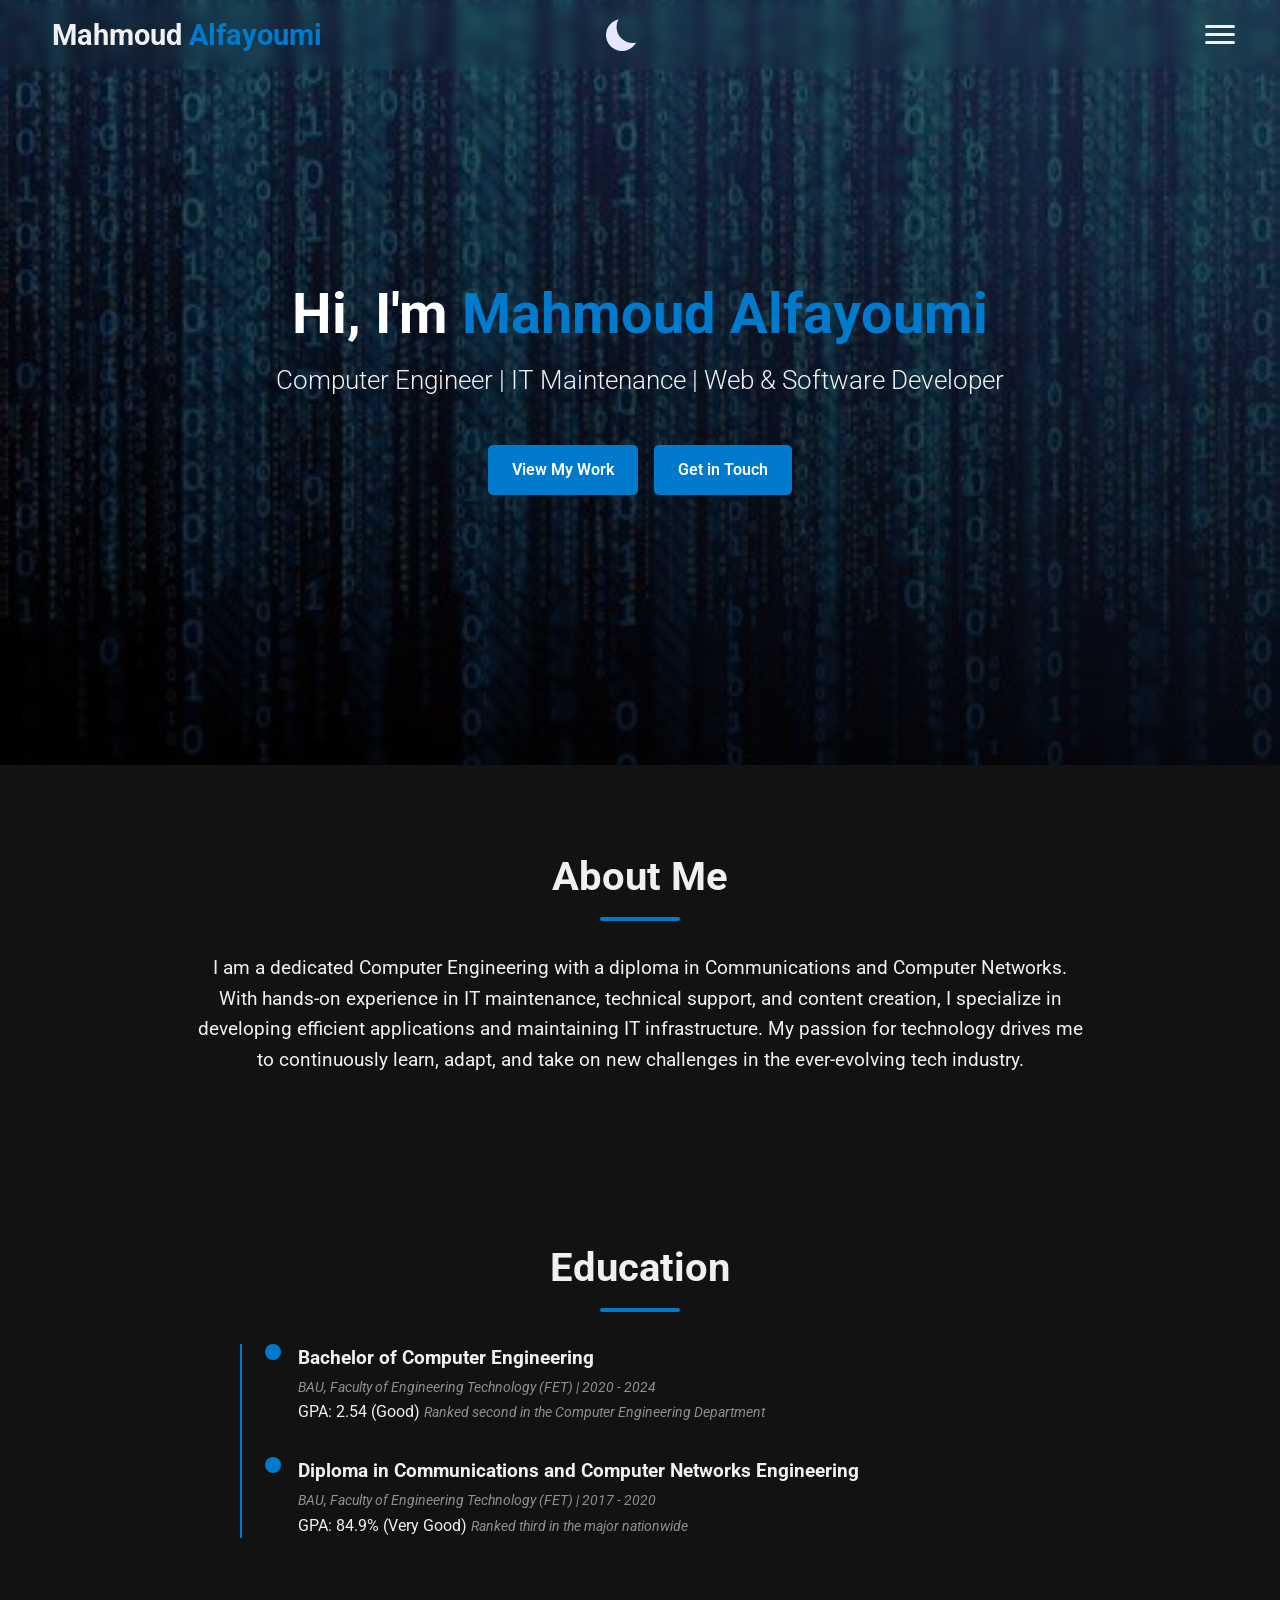
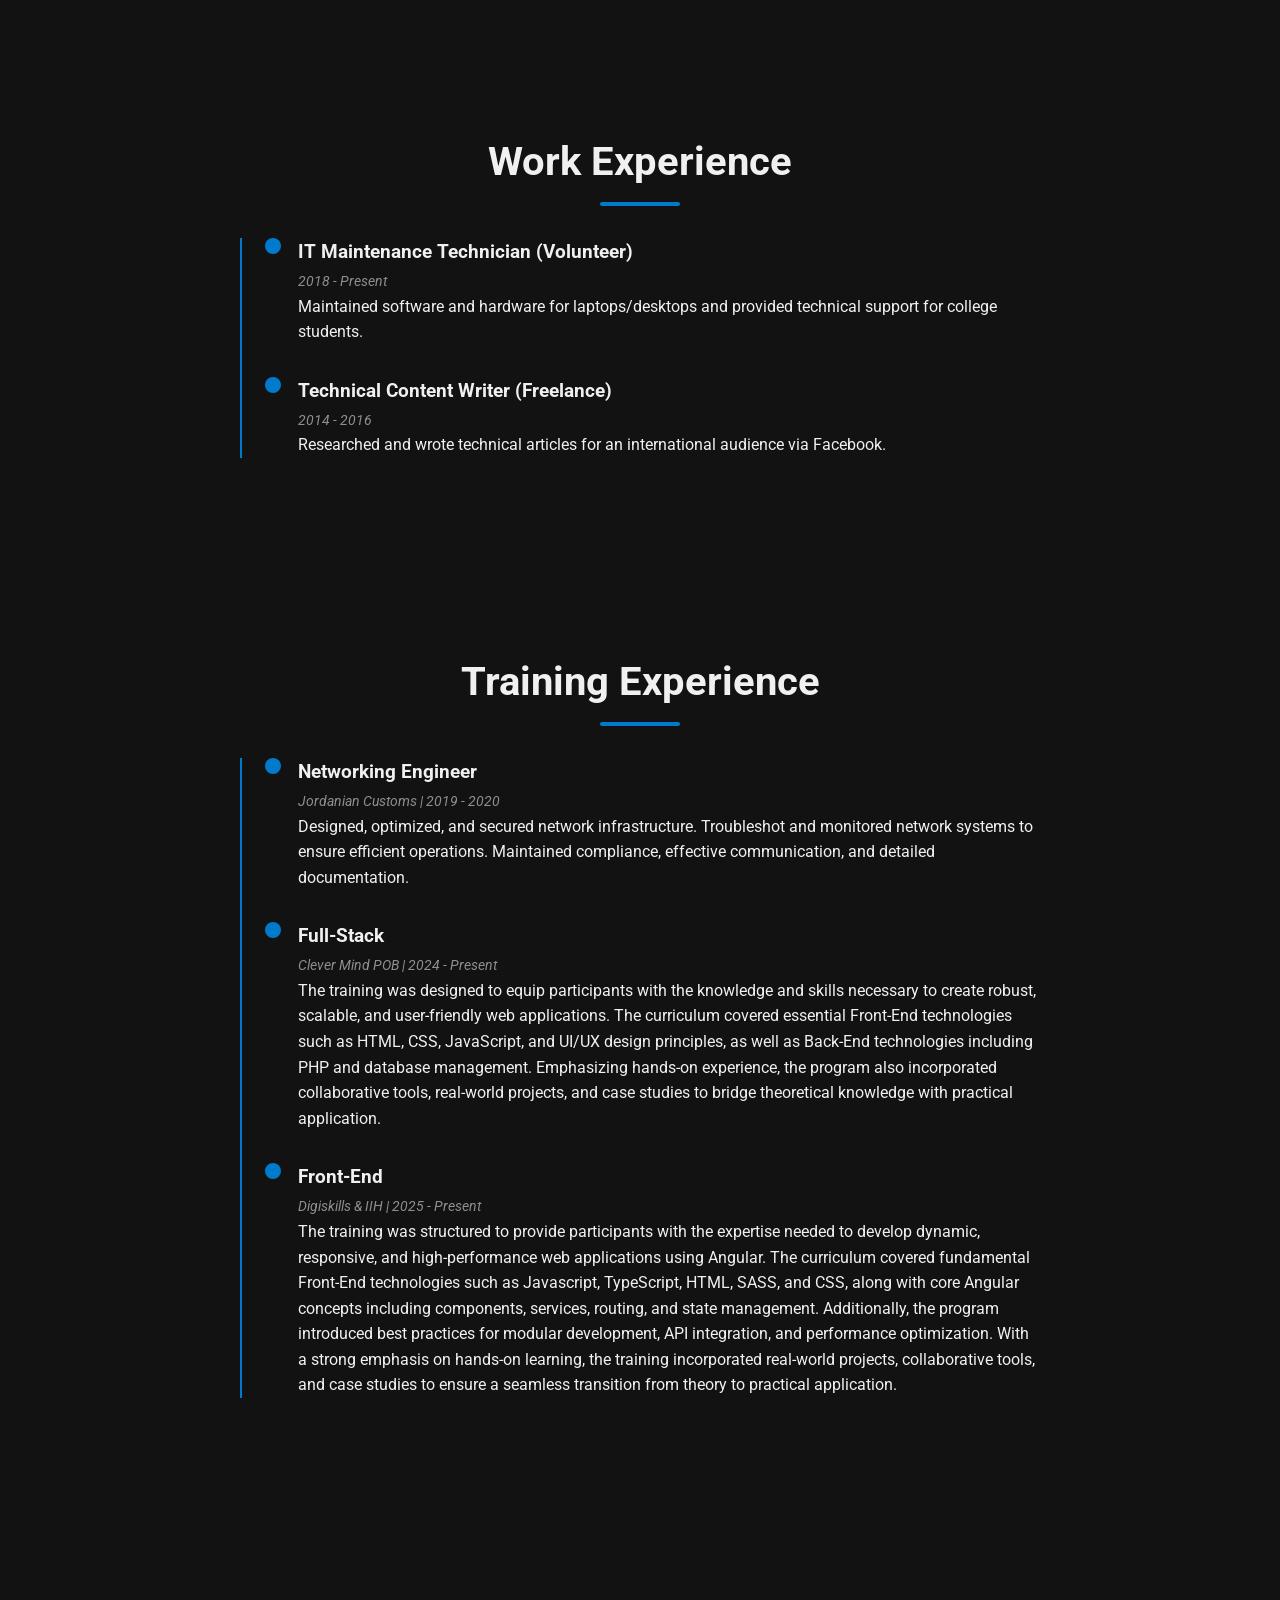
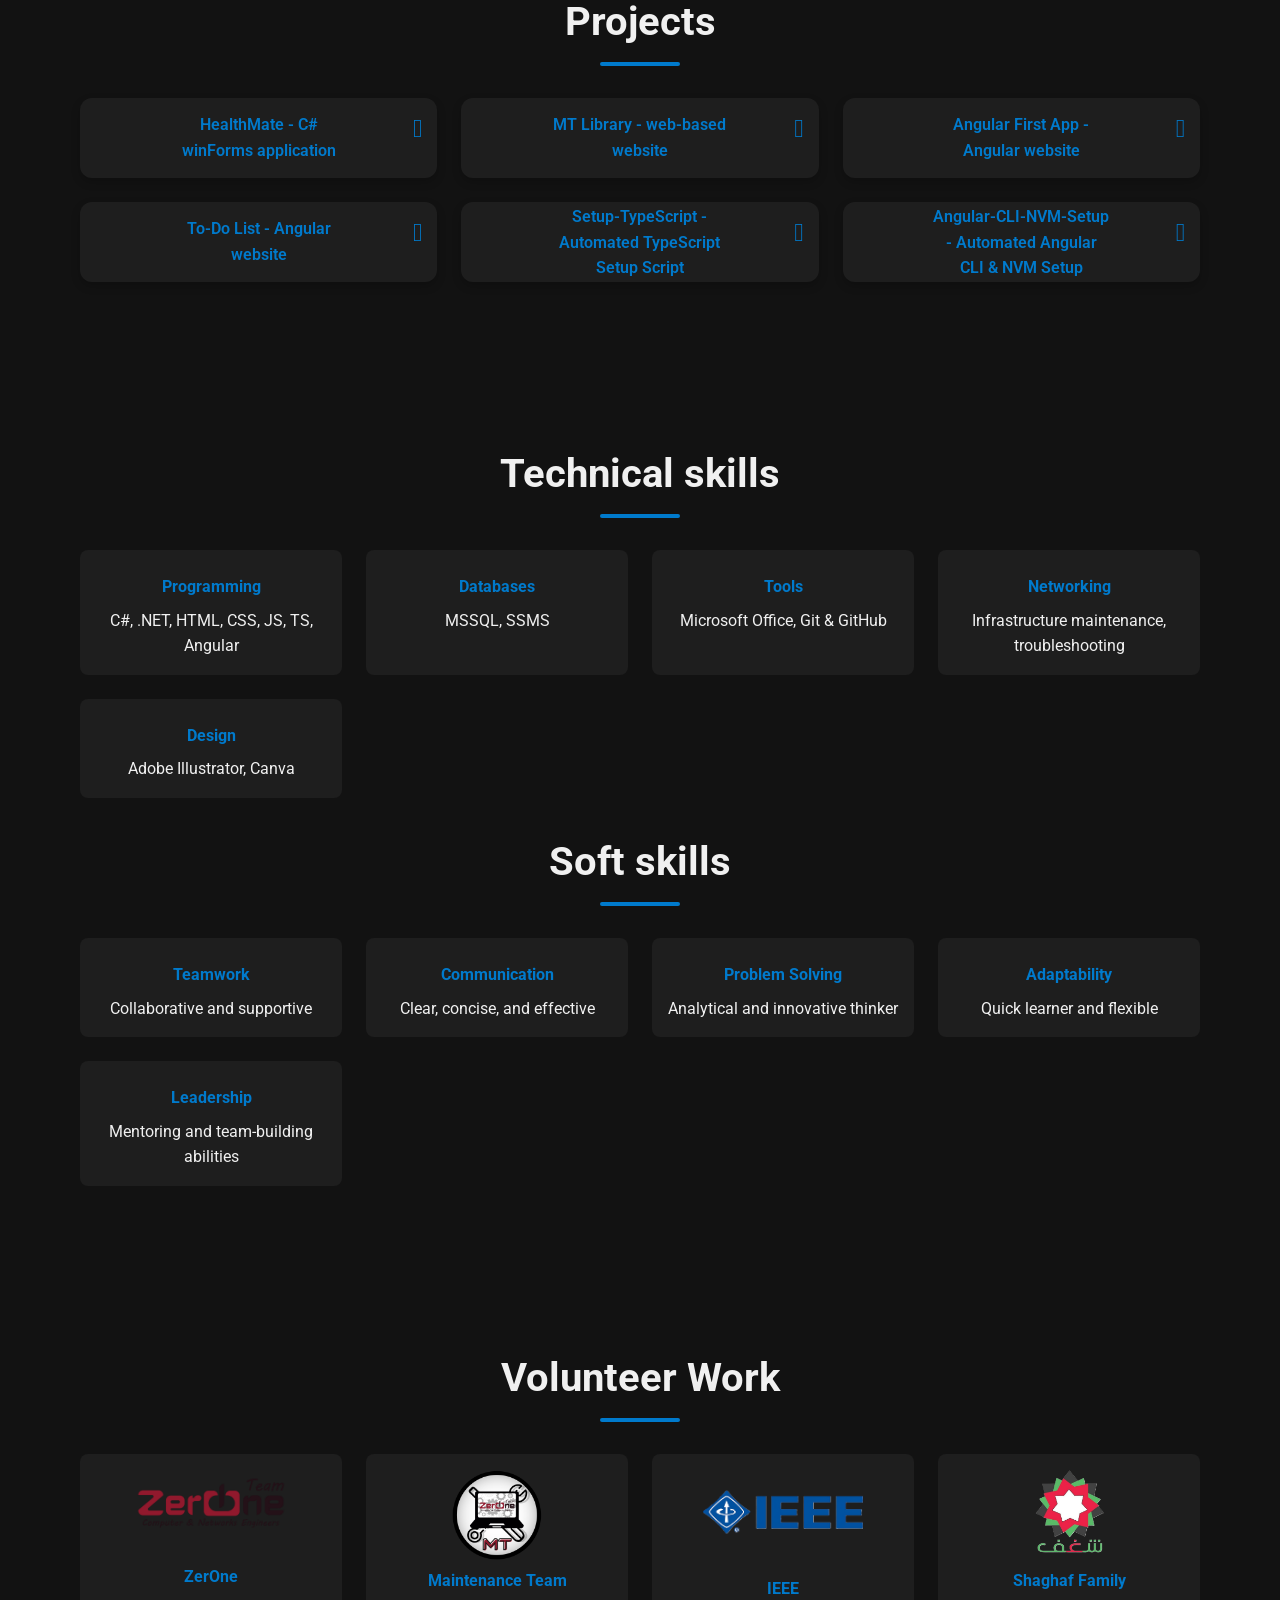
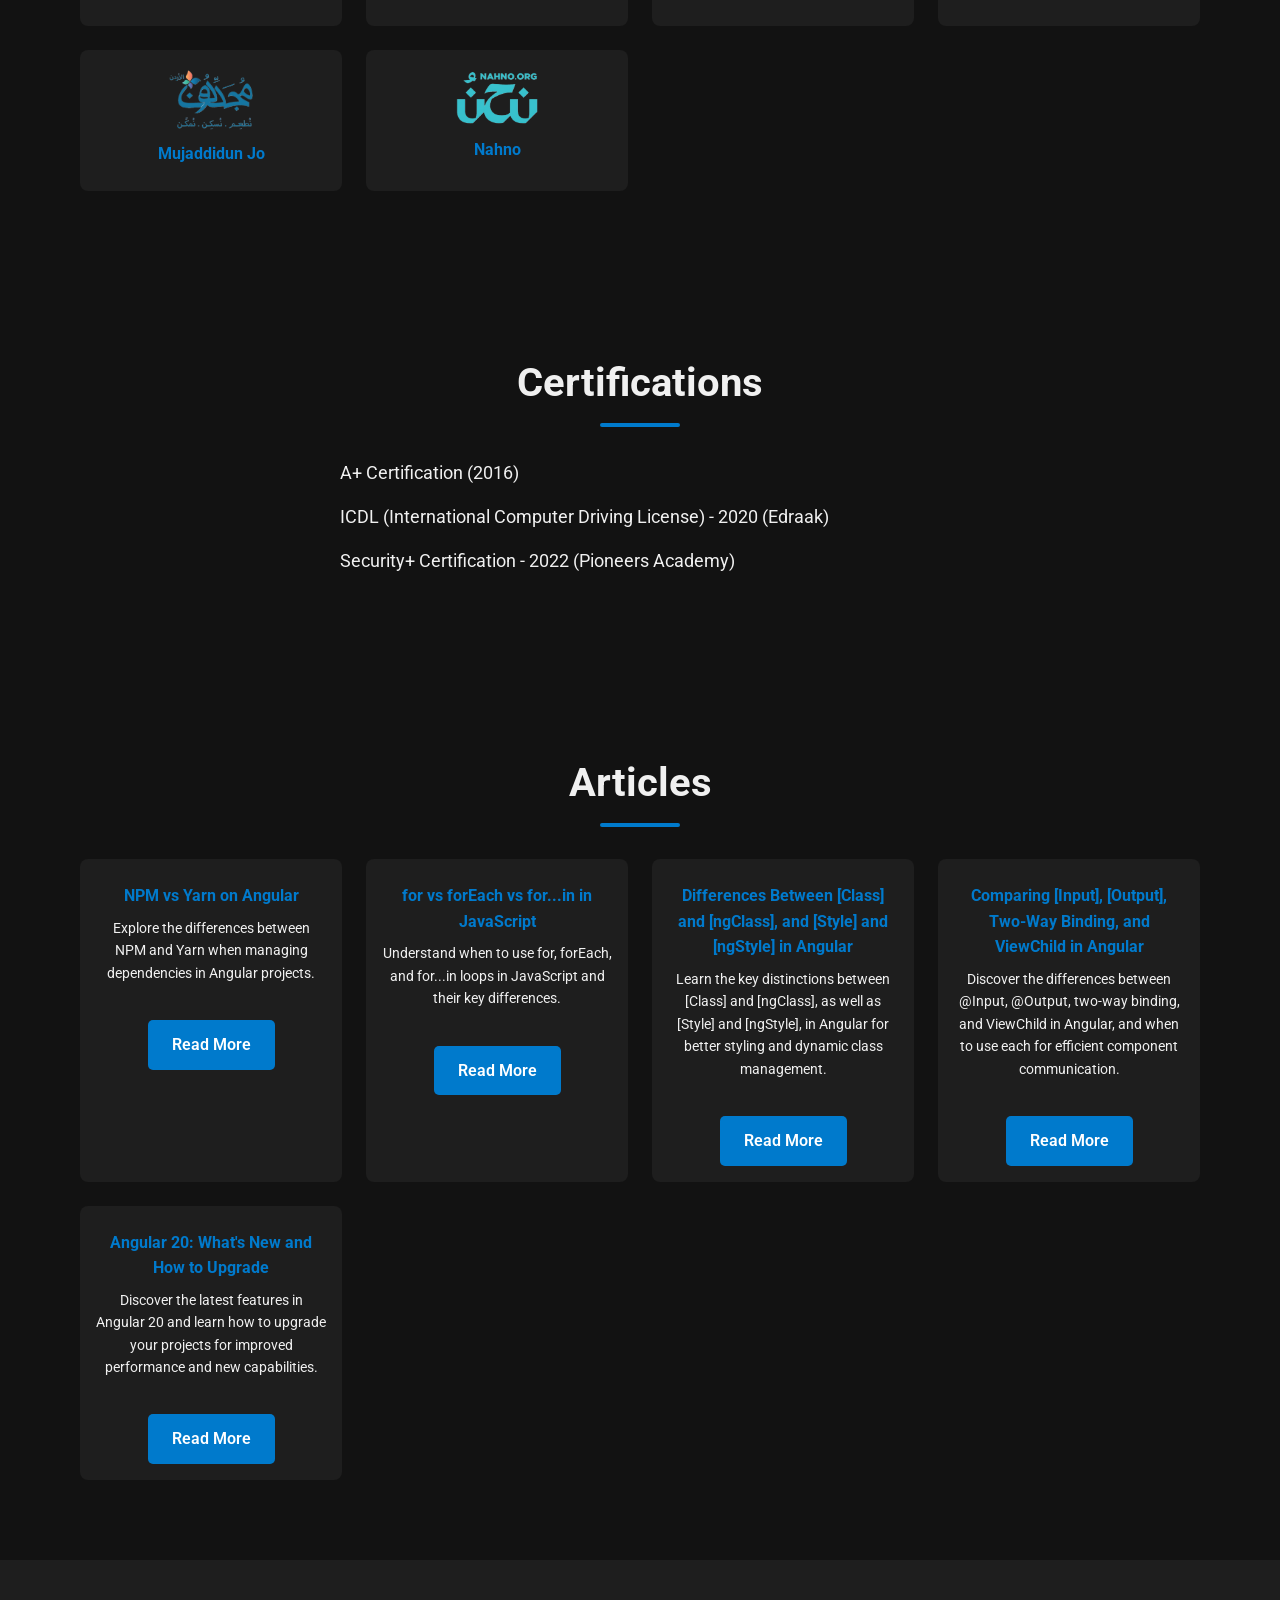
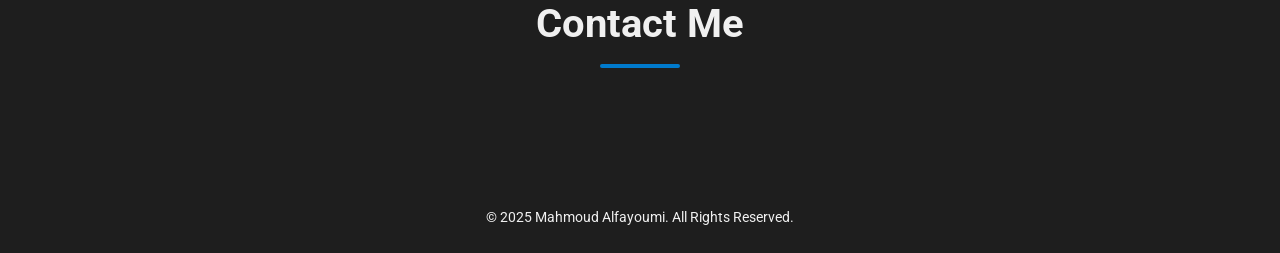
==== index.html @ 02114aa7 "Refactor code structure for improved readability and maintainability" ====
<!DOCTYPE html>
<html lang="en">

<head>
    <meta charset="UTF-8" />
    <meta name="viewport" content="width=device-width, initial-scale=1.0" />
    <meta name="description"
        content="Mahmoud Alfayoumi - Computer Engineer & IT Specialist Portfolio. Showcasing education, work experience, projects, skills, and certifications." />
    <meta name="keywords" content="Mahmoud Alfayoumi, Computer Engineer, IT Maintenance, Web Developer, Portfolio" />
    <meta name="author" content="Mahmoud Alfayoumi" />

    <meta property="og:title" content="Mahmoud Alfayoumi - Portfolio" />
    <meta property="og:description" content="Computer Engineer | IT Maintenance | Web & Software Developer" />
    <meta property="og:image" content="assets/preview.webp" /> <!-- Not Added -->
    <meta property="og:url" content="https://mahmoud-faiyumi.github.io/Portfolio/" />
    <meta property="og:type" content="website" />

    <link rel="icon" href="assets/favicon.ico" type="image/icon" />

    <link href="https://fonts.googleapis.com/css2?family=Roboto:wght@400;500;700&display=swap" rel="stylesheet" />

    <link rel="stylesheet" href="style/theme-toggle.css" />
    <link rel="stylesheet" href="style/style.css" />
    <link rel="stylesheet" href="style/header.css" />
    <link rel="stylesheet" href="style/all.min.css" />

    <title>Mahmoud Alfayoumi - Portfolio</title>
</head>

<body>
    <div id="loading" aria-label="Loading" role="alert">
        <div class="spinner"></div>
    </div>

    <header class="header" role="banner">
        <nav class="navbar container" role="navigation" aria-label="Main Navigation">
            <div class="logo">
                <a href="#hero">Mahmoud <span>Alfayoumi</span></a>
            </div>

            <input id="toggle" class="toggle" type="checkbox">

            <nav class="nav-container">
                <ul class="nav-links" id="nav-links">
                    <li><a href="#about">About</a></li>
                    <li><a href="#education">Education</a></li>
                    <li><a href="#experience">Experience</a></li>
                    <li><a href="#projects">Projects</a></li>
                    <li><a href="#skills">Skills</a></li>
                    <li><a href="#certifications">Certifications</a></li>
                    <li><a href="#contact">Contact</a></li>
                    <li><a href="#articles">Articles</a></li>
                </ul>
            </nav>

            <div id="menu-overlay" class="menu-overlay"></div>

            <button id="menu-toggle" aria-label="Toggle Navigation" aria-expanded="false" class="menu-toggle">
                <span class="hamburger-line"></span>
                <span class="hamburger-line"></span>
                <span class="hamburger-line"></span>
            </button>
        </nav>
    </header>

    <section class="hero" id="hero" aria-label="Hero">
        <div class="hero-content container">
            <h1 class="hero-title">
                Hi, I'm <span class="highlight">Mahmoud Alfayoumi</span>
            </h1>
            <p class="hero-subtitle">
                Computer Engineer | IT Maintenance | Web & Software Developer
            </p>
            <div class="hero-buttons">
                <a href="#projects" class="btn btn-primary">View My Work</a>
                <a href="#contact" class="btn btn-secondary">Get in Touch</a>
            </div>
        </div>
    </section>

    <section id="about" class="section about">
        <div class="container">
            <h2>About Me</h2>
            <p>
                I am a dedicated Computer Engineering with a diploma in Communications and Computer Networks.
                With hands-on experience in IT maintenance, technical support, and content creation, I specialize in
                developing efficient applications and maintaining IT infrastructure. My passion for technology
                drives me to continuously learn, adapt, and take on new challenges in the ever-evolving tech industry.
            </p>
        </div>
    </section>

    <section id="education" class="section education">
        <div class="container">
            <h2>Education</h2>
            <ul class="timeline">
                <li>
                    <h3>Bachelor of Computer Engineering</h3>
                    <span class="sp">BAU, Faculty of Engineering Technology (FET) | 2020 - 2024</span>
                    <p>GPA: 2.54 (Good) <span class="sp">Ranked second in the Computer Engineering Department</span></p>
                </li>
                <li>
                    <h3>Diploma in Communications and Computer Networks Engineering</h3>
                    <span class="sp">BAU, Faculty of Engineering Technology (FET) | 2017 - 2020</span>
                    <p>GPA: 84.9% (Very Good) <span class="sp">Ranked third in the major nationwide</span></p>
                </li>
            </ul>
        </div>
    </section>

    <section id="experience" class="section experience">
        <div class="container">
            <h2>Work Experience</h2>
            <ul class="timeline">
                <li>
                    <h3>IT Maintenance Technician (Volunteer)</h3>
                    <span class="sp">2018 - Present</span>
                    <p>Maintained software and hardware for laptops/desktops and provided technical support for college
                        students.</p>
                </li>
                <li>
                    <h3>Technical Content Writer (Freelance)</h3>
                    <span class="sp">2014 - 2016</span>
                    <p>Researched and wrote technical articles for an international audience via Facebook.</p>
                </li>
            </ul>
        </div>
    </section>

    <section id="experience" class="section experience">
        <div class="container">
            <h2>Training Experience</h2>
            <ul class="timeline">
                <li>
                    <h3>Networking Engineer</h3>
                    <span class="sp">Jordanian Customs | 2019 - 2020</span>
                    <p>Designed, optimized, and secured network infrastructure. Troubleshot and monitored network
                        systems to ensure efficient operations. Maintained compliance, effective communication, and
                        detailed documentation.</p>
                </li>
                <li>
                    <h3>Full-Stack</h3>
                    <span class="sp">Clever Mind POB | 2024 - Present</span>
                    <p>The training was designed to equip participants with the knowledge and skills necessary to create
                        robust, scalable, and user-friendly web applications. The curriculum covered essential Front-End
                        technologies such as HTML, CSS, JavaScript, and UI/UX design principles, as well as Back-End
                        technologies including PHP and database management. Emphasizing hands-on experience, the program
                        also incorporated collaborative tools, real-world projects, and case studies to bridge
                        theoretical knowledge with practical application.</p>
                </li>
                <li>
                    <h3>Front-End</h3>
                    <span class="sp">Digiskills &amp; IIH | 2025 - Present</span>
                    <p>The training was structured to provide participants with the expertise needed to develop dynamic,
                        responsive, and high-performance web applications using Angular. The curriculum covered
                        fundamental Front-End technologies such as Javascript, TypeScript, HTML, SASS, and CSS, along
                        with core Angular concepts including components, services, routing, and state management.
                        Additionally, the program introduced best practices for modular development, API integration,
                        and performance optimization. With a strong emphasis on hands-on learning, the training
                        incorporated real-world projects, collaborative tools, and case studies to ensure a seamless
                        transition from theory to practical application.</p>
                </li>
            </ul>
        </div>
    </section>

    <section id="projects" class="section projects">
        <div class="container">
            <h2>Projects</h2>
            <div class="project-grid">
                <article class="project-card">
                    <span class="minimized-message">HealthMate - C# winForms application</span>
                    <i class="toggle-icon"></i>
                    <div class="project-image">
                        <img src="assets/HealthMate.png" alt="Health Mate screenshot" />
                    </div>
                    <div class="project-info">
                        <h3>Health Mate</h3>
                        <p>
                            A feature-rich C# WinForms health tracking application with calorie tracking,
                            workout management, and secure user accounts.
                        </p>
                        <a href="https://github.com/mahmoud-faiyumi/HealthMate.git" target="_blank" rel="noopener"
                            class="btn">View on GitHub</a>
                    </div>
                </article>

                <article class="project-card">
                    <span class="minimized-message">MT Library - web-based website</span>
                    <i class="toggle-icon"></i>
                    <div class="project-image">
                        <img src="assets/mt-library.png" alt="MT Library interface preview" />
                    </div>
                    <div class="project-info">
                        <h3>MT Library</h3>
                        <p>
                            A web platform with advanced filtering, search, and feedback capabilities powered by
                            EmailJS.
                        </p>
                        <a href="https://mt-library.web.app/" target="_blank" rel="noopener" class="btn">Visit
                            Website</a>
                    </div>
                </article>

                <article class="project-card">
                    <span class="minimized-message">Angular First App - Angular website</span>
                    <i class="toggle-icon"></i>
                    <div class="project-image">
                        <img src="assets/ngfirstapp.png" alt="Angular First App screenshot" />
                    </div>
                    <div class="project-info">
                        <h3>Angular First App</h3>
                        <p>
                            A dynamic Angular web app showcasing modern UI components and best practices.
                        </p>
                        <a href="https://ngfirstapp-24fdc.web.app/" target="_blank" rel="noopener" class="btn">Visit
                            Website</a>
                    </div>
                </article>

                <article class="project-card">
                    <span class="minimized-message">To-Do List - Angular website</span>
                    <i class="toggle-icon"></i>
                    <div class="project-image">
                        <img src="assets/ToDo-List.jpeg" alt="To-Do List screenshot" />
                    </div>
                    <div class="project-info">
                        <h3>To-Do List</h3>
                        <p>A sleek and efficient Angular-based to-do list web app for task management.</p>
                        <a href="https://mahmoud-faiyumi.github.io/ToDoList/" target="_blank" rel="noopener" class="btn">
                            Visit Website
                        </a>
                    </div>
                </article> 

                <article class="project-card">
                    <span class="minimized-message">Setup-TypeScript - Automated TypeScript Setup Script</span>
                    <i class="toggle-icon"></i>
                    <div class="project-image">
                        <img src="assets/Setup-TypeScript.png" alt="Setup-TypeScript screenshot" />
                    </div>
                    <div class="project-info">
                        <h3>Setup-TypeScript</h3>
                        <p>A PowerShell script for automatically installing and configuring TypeScript.</p>
                        <a href="https://github.com/mahmoud-faiyumi/Setup-TypeScript" target="_blank" rel="noopener" class="btn">
                            Visit GitHub
                        </a>
                    </div>
                </article>
                
                <article class="project-card">
                    <span class="minimized-message">Angular-CLI-NVM-Setup - Automated Angular CLI & NVM Setup</span>
                    <i class="toggle-icon"></i>
                    <div class="project-image">
                        <img src="assets/Angular-CLI-NVM-Setup.png" alt="Angular-CLI-NVM-Setup screenshot" />
                    </div>
                    <div class="project-info">
                        <h3>Angular-CLI-NVM-Setup</h3>
                        <p>A PowerShell script for automated installation and setup of Angular CLI and Node Version Manager (NVM).</p>
                        <a href="https://github.com/mahmoud-faiyumi/Angular-CLI-NVM-Setup" target="_blank" rel="noopener" class="btn">
                            Visit GitHub
                        </a>
                    </div>
                </article>               
            </div>
        </div>
    </section>


    <section id="skills" class="section skills">
        <div class="container">
            <h2>Technical skills</h2>
            <div class="skills-grid">
                <div class="skill-item">
                    <i class="fas fa-code skill-icon" aria-hidden="true"></i>
                    <h4>Programming</h4>
                    <p>C#, .NET, HTML, CSS, JS, TS, Angular</p>
                </div>
                <div class="skill-item">
                    <i class="fas fa-database skill-icon" aria-hidden="true"></i>
                    <h4>Databases</h4>
                    <p>MSSQL, SSMS</p>
                </div>
                <div class="skill-item">
                    <i class="fas fa-tools skill-icon" aria-hidden="true"></i>
                    <h4>Tools</h4>
                    <p>Microsoft Office, Git &amp; GitHub</p>
                </div>
                <div class="skill-item">
                    <i class="fas fa-network-wired skill-icon" aria-hidden="true"></i>
                    <h4>Networking</h4>
                    <p>Infrastructure maintenance, troubleshooting</p>
                </div>
                <div class="skill-item">
                    <i class="fas fa-paint-brush skill-icon" aria-hidden="true"></i>
                    <h4>Design</h4>
                    <p>Adobe Illustrator, Canva</p>
                </div>
            </div>
        </div>

        <div class="container">
            <h2 style="margin-top: 2rem;">Soft skills</h2>
            <div class="skills-grid">
                <div class="skill-item">
                    <i class="fas fa-users skill-icon" aria-hidden="true"></i>
                    <h4>Teamwork</h4>
                    <p>Collaborative and supportive</p>
                </div>
                <div class="skill-item">
                    <i class="fas fa-comments skill-icon" aria-hidden="true"></i>
                    <h4>Communication</h4>
                    <p>Clear, concise, and effective</p>
                </div>
                <div class="skill-item">
                    <i class="fas fa-lightbulb skill-icon" aria-hidden="true"></i>
                    <h4>Problem Solving</h4>
                    <p>Analytical and innovative thinker</p>
                </div>
                <div class="skill-item">
                    <i class="fas fa-chart-line skill-icon" aria-hidden="true"></i>
                    <h4>Adaptability</h4>
                    <p>Quick learner and flexible</p>
                </div>
                <div class="skill-item">
                    <i class="fas fa-handshake skill-icon" aria-hidden="true"></i>
                    <h4>Leadership</h4>
                    <p>Mentoring and team-building abilities</p>
                </div>
            </div>
        </div>
    </section>

    <section id="skills" class="section skills">
        <div class="container">
            <h2>Volunteer Work</h2>
            <div class="skills-grid">
                <div class="skill-item">
                    <img src="assets/ZerOne.png" alt="ZerOne" class="skill-icon" style="width: 150px;"></img>
                    <h4>ZerOne</h4>
                </div>
                <div class="skill-item">
                    <img src="assets/mt-team.png" alt="mt-team" class="skill-icon"></img>
                    <h4>Maintenance Team</h4>
                </div>
                <div class="skill-item">
                    <img src="assets/ieee.png" alt="ieee" class="skill-icon" style="width: 160px;"></img>
                    <h4>IEEE</h4>
                </div>
                <div class="skill-item">
                    <img src="assets/shaghaf.png" alt="Shaghaf Family" class="skill-icon"></img>
                    <h4>Shaghaf Family</h4>
                </div>
                <div class="skill-item">
                    <img src="assets/Mujaddidun.png" alt="Mujaddidun" class="skill-icon"></img>
                    <h4>Mujaddidun Jo</h4>
                </div>
                <div class="skill-item">
                    <img src="assets/nahno.png" alt="nahno" class="skill-icon"></img>
                    <h4>Nahno</h4>
                </div>
            </div>
        </div>
    </section>

    <section id="certifications" class="section certifications">
        <div class="container">
            <h2>Certifications</h2>
            <ul class="certifications-list">
                <li>A+ Certification (2016)</li>
                <li>ICDL (International Computer Driving License) - 2020 (Edraak)</li>
                <li>Security+ Certification - 2022 (Pioneers Academy)</li>
            </ul>
        </div>
    </section>

    <section id="articles" class="section articles">
        <div class="container">
            <h2>Articles</h2>
            <div class="articles-grid">
                <article class="article-item">
                    <i class="fas fa-box-open article-icon"></i>
                    <h4>NPM vs Yarn on Angular</h4>
                    <p>Explore the differences between NPM and Yarn when managing dependencies in Angular projects.</p>
                    <a href="articles/NPM vs Yarn on Angular.pdf" target="_blank" class="btn">Read More</a>
                </article>

                <article class="article-item">
                    <i class="fas fa-sync-alt article-icon"></i>
                    <h4>for vs forEach vs for...in in JavaScript</h4>
                    <p>Understand when to use for, forEach, and for...in loops in JavaScript and their key differences.
                    </p>
                    <a href="articles/for vs forEach vs for...in in JavaScript.pdf" target="_blank" class="btn">Read More</a>
                </article>

                <article class="article-item">
                    <i class="fas fa-code article-icon"></i>
                    <h4>Differences Between [Class] and [ngClass], and [Style] and [ngStyle] in Angular</h4>
                    <p>Learn the key distinctions between [Class] and [ngClass], as well as [Style] and [ngStyle], in Angular for better styling and dynamic class management.</p>
                    <a href="articles/Understanding the Differences Between [Class] and [ngClass], and [Style] and [ngStyle] in Angular.pdf" target="_blank" class="btn">Read More</a>
                </article>

                <article class="article-item">
                    <i class="fas fa-exchange-alt article-icon"></i>
                    <h4>Comparing [Input], [Output], Two-Way Binding, and ViewChild in Angular</h4>
                    <p>Discover the differences between @Input, @Output, two-way binding, and ViewChild in Angular, and when to use each for efficient component communication.</p>
                    <a href="articles/Comparing [Input], [Output], Two-Way Binding, and ViewChild in Angular.pdf" target="_blank" class="btn">Read More</a>
                </article>

                <article class="article-item">
                    <i class="fas fa-rocket article-icon"></i>
                    <h4>Angular 20: What's New and How to Upgrade</h4>
                    <p>Discover the latest features in Angular 20 and learn how to upgrade your projects for improved performance and new capabilities.</p>
                    <a href="articles/Angular 20 What's New and How to Upgrade.pdf" target="_blank" class="btn">Read More</a>
                </article>
            </div>
        </div>
    </section>

    <section id="contact" class="section contact">
        <div class="container">
            <h2>Contact Me</h2>
            <div class="contact-info">
                <a href="mailto:mahmoud.faiyumi98@outlook.com"><i class="fa-solid fa-envelope"></i></a>
                <a href="https://www.linkedin.com/in/mahmoud-faiyumi/" target="_blank" rel="noopener"><i
                        class="fa-brands fa-linkedin"></i></a>
                <a href="https://wa.me/962782185255" target="_blank" rel="noopener"><i
                        class="fa-brands fa-square-whatsapp"></i></a>
            </div>
        </div>
    </section>

    <footer class="footer" role="contentinfo">
        <div class="container">
            <p>© 2025 Mahmoud Alfayoumi. All Rights Reserved.</p>
        </div>
    </footer>

    <script src="script.js"></script>
</body>

</html>
---- style/theme-toggle.css ----
.toggle {
    --size: 2rem;
    -webkit-appearance: none;
    -moz-appearance: none;
    appearance: none;
    outline: none;
    cursor: pointer;
    width: var(--size);
    height: var(--size);
    box-shadow: inset calc(var(--size) * 0.33) calc(var(--size) * -0.25) 0;
    border-radius: 999px;
    color: #e6e6ff;
    transition: all 500ms;
    position: relative;
    z-index: 2;
}

.toggle:checked {
    --ray-size: calc(var(--size) * -0.4);
    --offset-orthogonal: calc(var(--size) * 0.65);
    --offset-diagonal: calc(var(--size) * 0.45);
    transform: scale(0.75);
    color: #ffaa00;
    box-shadow:
        inset 0 0 0 var(--size),
        calc(var(--offset-orthogonal) * -1) 0 0 var(--ray-size),
        var(--offset-orthogonal) 0 0 var(--ray-size),
        0 calc(var(--offset-orthogonal) * -1) 0 var(--ray-size),
        0 var(--offset-orthogonal) 0 var(--ray-size),
        calc(var(--offset-diagonal) * -1) calc(var(--offset-diagonal) * -1) 0 var(--ray-size),
        var(--offset-diagonal) var(--offset-diagonal) 0 var(--ray-size),
        calc(var(--offset-diagonal) * -1) var(--offset-diagonal) 0 var(--ray-size),
        var(--offset-diagonal) calc(var(--offset-diagonal) * -1) 0 var(--ray-size);
}

.toggle:checked~.background {
    --bg: #ffffff;
}

.toggle:checked~.title {
    --color: hsl(40, 100%, 50%);
}
---- style/style.css ----
:root {
  --primary-color: #007acc;
  --secondary-color: #005fa3;
  --dark-bg: #121212;
  --dark-surface: #1e1e1e;
  --light-bg: #ffffff;
  --light-surface: #f7f7f7;
  --font-color-dark: #f0f0f0;
  --font-color-light: #121212;
  --font: white;
  --section-padding: 5rem 0;
  --container-max-width: 1100px;
  --transition-speed: 0.3s;
  --ease-out: cubic-bezier(0.25, 0.46, 0.45, 0.94);
  --hero-overlay-start: rgba(0, 0, 0, 0.6);
  --hero-overlay-end: rgba(0, 0, 0, 0.8);
}

body.light-mode {
  --hero-overlay-start: rgba(255, 255, 255, 0.3);
  --hero-overlay-end: rgba(255, 255, 255, 0.4);
  --font: black;
  --primary-color: #004979;
}

*,
*::before,
*::after {
  box-sizing: border-box;
  margin: 0;
  padding: 0;
}

html {
  scroll-behavior: smooth;
  font-size: 16px;
}

body {
  font-family: 'Roboto', sans-serif;
  background-color: var(--dark-bg);
  color: var(--font-color-dark);
  line-height: 1.6;
  transition: background var(--transition-speed) var(--ease-out),
    color var(--transition-speed) var (--ease-out);
}

body.light-mode {
  background-color: var(--light-bg);
  color: var(--font-color-light);
}

.container {
  width: 90%;
  margin: 0 auto;
  padding: 0 1rem;
}

.hero {
  position: relative;
  min-height: 85vh;
  display: flex;
  align-items: center;
  justify-content: center;
  text-align: center;
  background-image: linear-gradient(var(--hero-overlay-start),
      var(--hero-overlay-end)),
    url('../assets/OIP.jpeg');
  background-size: cover;
  background-position: center;
  background-repeat: no-repeat;
  padding: 2rem 0;
  animation: heroFadeIn 1s ease-out;
}

@keyframes heroFadeIn {
  from {
    opacity: 0;
    transform: translateY(10px);
  }

  to {
    opacity: 1;
    transform: translateY(0);
  }
}

.hero-title {
  font-size: 3.5rem;
  font-weight: 700;
  color: var(--font);
  animation: slideIn 1s ease-out;
}

.hero-title .highlight {
  color: var(--primary-color);
}

@keyframes slideIn {
  from {
    opacity: 0;
    transform: translateY(-20px);
  }

  to {
    opacity: 1;
    transform: translateY(0);
  }
}

.hero-subtitle {
  font-size: 1.6rem;
  font-weight: 300;
  margin-bottom: 1.5rem;
  animation: heroFadeIn 1.5s ease-out;
}

.hero-buttons {
  display: flex;
  justify-content: center;
  gap: 1rem;
  margin-top: 1rem;
}

.btn {
  display: inline-block;
  margin-top: 20px;
  background-color: var(--primary-color);
  color: #fff;
  padding: 0.75rem 1.5rem;
  border-radius: 5px;
  text-decoration: none;
  font-weight: 600;
  transition: background var(--transition-speed) var(--ease-out),
    transform var(--transition-speed) var(--ease-out);
  cursor: pointer;
}

.btn:hover {
  background-color: var(--secondary-color);
}

.btn-animate {
  animation: bounce 0.6s var(--ease-out);
}

@keyframes bounce {
  0% {
    transform: scale(1);
  }

  50% {
    transform: scale(1.2);
  }

  100% {
    transform: scale(1);
  }
}

.section {
  padding: var(--section-padding);
  opacity: 0;
  transform: translateY(30px);
  transition: opacity 0.6s var(--ease-out), transform 0.6s var(--ease-out);
}

.section.visible {
  opacity: 1;
  transform: translateY(0);
}

.about p {
  font-size: 1.2rem;
  width: 80%;
  margin: 0 auto;
  text-align: center;
}

.section h2 {
  font-size: 2.5rem;
  text-align: center;
  margin-bottom: 2rem;
  position: relative;
}

.section h2::after {
  content: "";
  display: block;
  width: 5rem;
  height: 4px;
  background: var(--primary-color);
  margin: 0.5rem auto 0;
  border-radius: 2px;
}

.timeline {
  list-style: none;
  border-left: 2px solid var(--primary-color);
  padding-left: 2rem;
  max-width: 800px;
  margin: 0 auto;
}

.timeline li {
  margin-bottom: 2rem;
  position: relative;
  padding-left: 1.5rem;
}

.timeline li::before {
  content: "";
  position: absolute;
  left: -9px;
  top: 0;
  width: 16px;
  height: 16px;
  background: var(--primary-color);
  border-radius: 50%;
}

.project-grid {
  display: grid;
  grid-template-columns: repeat(auto-fit, minmax(320px, 1fr));
  gap: 1.5rem;
}

.project-card {
  background-color: var(--dark-surface);
  border-radius: 12px;
  overflow: hidden;
  position: relative;
  height: 80px;
  cursor: pointer;
  transition: all 0.5s ease-in-out;
  box-shadow: 0 4px 10px rgba(0, 0, 0, 0.2);
}

body.light-mode .project-card {
  background-color: var(--light-surface);
}

.project-card:hover {
  box-shadow: 0 8px 20px rgba(0, 188, 212, 0.3);
  transform: scale(1.01);
}

.project-card .minimized-message {
  position: absolute;
  left: 50%;
  top: 50%;
  transform: translate(-50%, -50%);
  color: var(--primary-color);
  font-size: 1rem;
  font-weight: 600;
  text-align: center;
  transition: opacity 0.3s ease-in-out;
  opacity: 1;
}

.project-card .toggle-icon {
  position: absolute;
  right: 15px;
  top: 10px; 
  transform: translateY(0);
  font-size: 1.6rem;
  font-weight: bold;
  color: var(--primary-color);
  transition: transform 0.3s ease-in-out, color 0.3s ease-in-out;
  font-style: normal; 
}

.project-card .toggle-icon::before {
  content: "\f067";
  font-family: "Font Awesome 5 Free";
  font-weight: 900;
}

.project-card .project-image,
.project-card .project-info {
  display: none;
  opacity: 0;
  transition: opacity 0.4s ease-in-out;
}

.project-card.expanded {
  height: auto;
  padding-bottom: 1rem;
  transition: height 0.5s ease-in-out;
}

.project-card.expanded .project-image,
.project-card.expanded .project-info {
  display: block;
  opacity: 1;
}

.project-card.expanded .minimized-message {
  display: none;
}

.project-card.expanded .toggle-icon {
  transform:  rotate(180deg);
  color: #ff6b6b;
}

.project-card.expanded .toggle-icon::before {
  content: "\f068";
}

.project-image img {
  width: 100%;
  height: auto;
  display: block;
  border-radius: 8px 8px 0 0;
}

.project-info {
  padding: 1rem;
  animation: fadeIn 0.5s ease-in-out;
}

.project-card h3 {
  color: var(--primary-color);
  margin-bottom: 0.8rem;
}

@keyframes fadeIn {
  from {
    opacity: 0;
    transform: translateY(-10px);
  }
  to {
    opacity: 1;
    transform: translateY(0);
  }
}

.skills-grid {
  display: grid;
  grid-template-columns: repeat(auto-fit, minmax(220px, 1fr));
  gap: 1.5rem;
  margin-top: 2rem;
}

.skill-item {
  background: var(--dark-surface);
  border-radius: 8px;
  padding: 1rem;
  text-align: center;
  transition: transform var(--transition-speed) var(--ease-out);
}

body.light-mode .skill-item {
  background: var(--light-surface);
}

.skill-item:hover {
  transform: translateY(-3px);
}

.skill-item h4 {
  margin-bottom: 0.5rem;
  color: var(--primary-color);
}

.skill-icon {
  font-size: 2rem;
  color: var(--primary-color);
  margin-bottom: 0.5rem;
  display: block;
}

.certifications-list {
  list-style: none;
  padding: 0;
  max-width: 600px;
  margin: 0 auto;
}

.certifications-list li {
  display: flex;
  align-items: center;
  font-size: 1.1rem;
  margin-bottom: 1rem;
  transition: transform var(--transition-speed) var(--ease-out);
}

.certifications-list li:hover {
  transform: translateX(5px);
}

.contact {
  background-color: var(--dark-surface);
  color: var(--font-color-dark);
  padding: 2rem;
}

body.light-mode .contact {
  background-color: var(--light-surface);
  color: var(--font-color-light);
}

.contact-info {
  display: flex;
  justify-content: center;
  gap: 6.5rem;
  margin-top: 1rem;
}

.contact-info a {
  font-size: 3.5rem;
  color: var(--primary-color);
  transition: transform 0.3s ease, color 0.3s ease;
  height: 50px;
}

.contact-info a .fa-envelope {
  color: #fff;
}

.contact-info a .fa-square-whatsapp {
  color: green;
}

.contact-info a .fa-linkedin,
.contact-info a .fa-linkedin:hover {
  color: #004979;
}

body.light-mode .contact-info a .fa-envelope {
  color: #000;
}

.contact-info a:hover {
  color: #ffffff;
  transform: scale(1.2);
}

@media (max-width: 600px) {
  .contact-info {
    display: flex;
    justify-content: center;
    gap: 2.5rem;
    margin: 0px auto;
    margin-top: 1rem;
  }

  .contact-info a {
    font-size: 3.5rem;
    height: 50px;
  }
}

.footer {
  background: var(--dark-surface);
  text-align: center;
  padding: 1.5rem 0;
  font-size: 0.9rem;
}

body.light-mode .footer {
  background: var(--light-surface);
}

#loading {
  position: fixed;
  top: 0;
  left: 0;
  width: 100%;
  height: 100%;
  background: #121212;
  display: flex;
  align-items: center;
  justify-content: center;
  z-index: 2000;
  opacity: 1;
  visibility: visible;
  transition: opacity 0.5s ease-out, visibility 0.5s ease-out;
}

#loading.hidden {
  opacity: 0;
  visibility: hidden;
}

.spinner {
  width: 60px;
  height: 60px;
  border: 6px solid rgba(255, 255, 255, 0.2);
  border-top-color: var(--primary-color);
  border-radius: 50%;
  animation: spin 1s linear infinite;
}

@keyframes spin {
  to {
    transform: rotate(360deg);
  }
}

@media (max-width: 768px) {
  .hero-title {
    font-size: 2.4rem;
  }
}

.sp {
  font-style: italic;
  font-size: calc(1.1rem * 0.8);
  color: #8f8f8f;
}

.skill-item img {
  width: 90px;
  margin: auto;
  margin-bottom: 0.5rem;
}

.articles-grid {
  display: grid;
  grid-template-columns: repeat(auto-fit, minmax(220px, 1fr));
  gap: 1.5rem;
  margin-top: 2rem;
}

.article-item {
  background: var(--dark-surface);
  border-radius: 8px;
  padding: 1rem;
  text-align: center;
  transition: transform var(--transition-speed) var(--ease-out);
}

body.light-mode .article-item {
  background: var(--light-surface);
}

.article-item:hover {
  transform: translateY(-3px);
}

.article-item h4 {
  margin-bottom: 0.5rem;
  color: var(--primary-color);
}

.article-icon {
  font-size: 2rem;
  color: var(--primary-color);
  margin-bottom: 0.5rem;
  display: block;
}

.article-item p {
  font-size: 14px;
  color: var(--text-color);
  margin-bottom: 1rem;
}
---- style/header.css ----
.header {
    position: fixed;
    top: 0;
    left: 0;
    width: 100%;
    z-index: 1000;
    backdrop-filter: blur(6px);
    transition: background-color var(--transition-speed) var(--ease-out),
        box-shadow var(--transition-speed) var(--ease-out);
    padding: 0 1rem;
}

.header.scrolled {
    background-color: rgba(18, 18, 18, 0.9);
    box-shadow: 0 2px 10px rgba(0, 0, 0, 0.3);
}

body.light-mode .header.scrolled {
    background-color: rgba(255, 255, 255, 0.9);
    box-shadow: 0 2px 10px rgba(0, 0, 0, 0.1);
}

.navbar {
    display: flex;
    justify-content: space-between;
    align-items: center;
    height: 70px;
    margin: 0 20px;
    width:100vw;
}

.logo a {
    text-decoration: none;
    font-size: 1.8rem;
    font-weight: 700;
    color: var(--font-color-dark);
    transition: color var(--transition-speed);
}

body.light-mode .logo a {
    color: var(--font-color-light);
}

.logo span {
    color: var(--primary-color);
}

.menu-toggle {
    background: none;
    border: none;
    cursor: pointer;
    display: inline-block;
    width: 30px;
    height: 40px;
    position: relative;
    z-index: 1300;
    outline: none;
    margin-right: 65px;
}

.hamburger-line {
    display: block;
    width: 100%;
    height: 3px;
    background-color: var(--font-color-dark);
    border-radius: 3px;
    transition: transform 0.4s ease, opacity 0.4s ease;
    position: absolute;
    left: 0;
}

.hamburger-line:nth-child(1) {
    top: 10px;
}

.hamburger-line:nth-child(2) {
    top: 18px;
}

.hamburger-line:nth-child(3) {
    top: 26px;
}

.menu-toggle.open .hamburger-line:nth-child(1) {
    transform: translateY(8px) rotate(45deg);
}

.menu-toggle.open .hamburger-line:nth-child(2) {
    opacity: 0;
}

.menu-toggle.open .hamburger-line:nth-child(3) {
    transform: translateY(-8px) rotate(-45deg);
}

.nav-links {
    list-style: none;
    display: flex;
    flex-direction: column;
    gap: 1rem;
    background: rgba(83, 83, 83, 0.95);
    position: fixed;
    top: 70px;
    right: 0;
    width: 240px;
    height: calc(100vh - 70px);
    padding: 1rem 0;
    transform: translateX(100%);
    transition: transform 0.3s ease;
    z-index: 1250;
}

.nav-links.open {
    transform: translateX(0);
}

.nav-links li {
    opacity: 0;
    transform: translateX(20px);
    animation: menuItemFade 0.3s forwards;
}

.nav-links.open li {
    opacity: 1;
    transform: translateX(0);
}

.nav-links li:nth-child(1) {
    animation-delay: 0.1s;
}

.nav-links li:nth-child(2) {
    animation-delay: 0.15s;
}

.nav-links li:nth-child(3) {
    animation-delay: 0.2s;
}

.nav-links li:nth-child(4) {
    animation-delay: 0.25s;
}

.nav-links li:nth-child(5) {
    animation-delay: 0.3s;
}

.nav-links li:nth-child(6) {
    animation-delay: 0.35s;
}

.nav-links li:nth-child(7) {
    animation-delay: 0.4s;
}

@keyframes menuItemFade {
    to {
        opacity: 1;
        transform: translateX(0);
    }
}

.nav-links li a {
    text-decoration: none;
    color: inherit;
    font-weight: 500;
    width: 100%;
    padding: 0.5rem 0.8rem;
    border-radius: 4px;
    transition: background var(--transition-speed) var(--ease-out),
        color var(--transition-speed) var(--ease-out);
    position: relative;
    overflow: hidden;
    display: inline-block;
    color: white;
}

.nav-links li a:hover,
.nav-links li a.active {
    background: rgba(0, 188, 212, 0.15);
    color: var(--primary-color);
}

.nav-links li a::after {
    content: "";
    position: absolute;
    width: 20px;
    height: 20px;
    background: rgba(0, 188, 212, 0.3);
    border-radius: 50%;
    opacity: 0;
    pointer-events: none;
    transform: scale(1);
    transition: width 0.6s var(--ease-out), height 0.6s var(--ease-out);
}

.nav-links li a.clicked::after {
    animation: rippleEffect 0.6s ease-out forwards;
}

@keyframes rippleEffect {
    0% {
        transform: scale(0);
        opacity: 0.5;
    }

    70% {
        transform: scale(10);
        opacity: 0.3;
    }

    100% {
        transform: scale(10);
        opacity: 0;
    }
}

.menu-overlay {
    position: fixed;
    top: 70px;
    left: 0;
    width: 100%;
    height: calc(100vh - 70px);
    background-color: rgba(0, 0, 0, 0.4);
    opacity: 0;
    visibility: hidden;
    transition: opacity 0.3s ease;
    z-index: 1200;
}

.menu-overlay.open {
    opacity: 1;
    visibility: visible;
}

@media (max-width: 480px) {
    .navbar {
        height: 60px;
    }

    .header {
        padding: 0 0.5rem;
    }

    .logo a {
        font-size: 1.5rem;
    }

    #theme-toggle,
    .menu-toggle {
        width: 35px;
        height: 35px;
    }

    .menu-toggle .hamburger-line {
        height: 2.5px;
    }

    .hamburger-line:nth-child(1) {
        top: 8px;
    }

    .hamburger-line:nth-child(2) {
        top: 16px;
    }

    .hamburger-line:nth-child(3) {
        top: 24px;
    }

    .nav-links {
        width: 200px;
        padding: 0.75rem 0;
    }

    .nav-links li a {
        padding: 0.5rem 0.6rem;
        font-size: 0.95rem;
    }
}
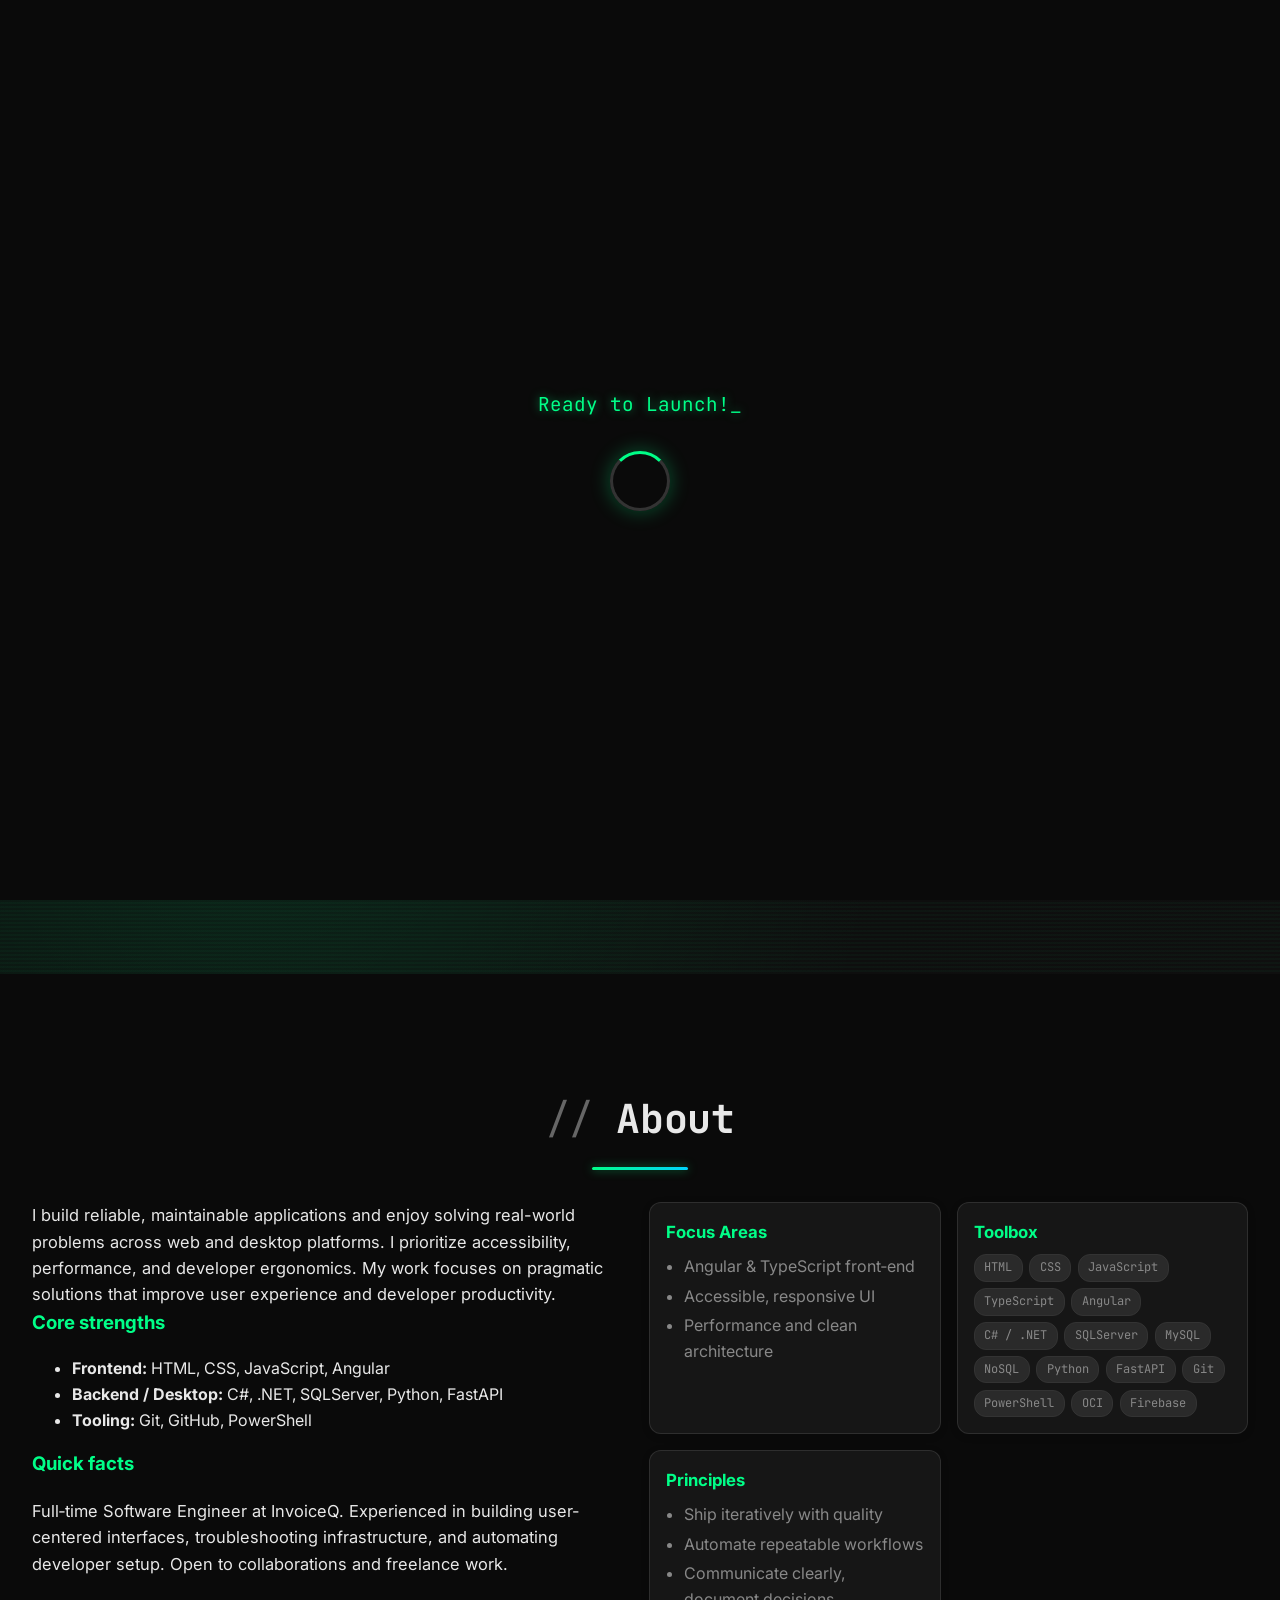
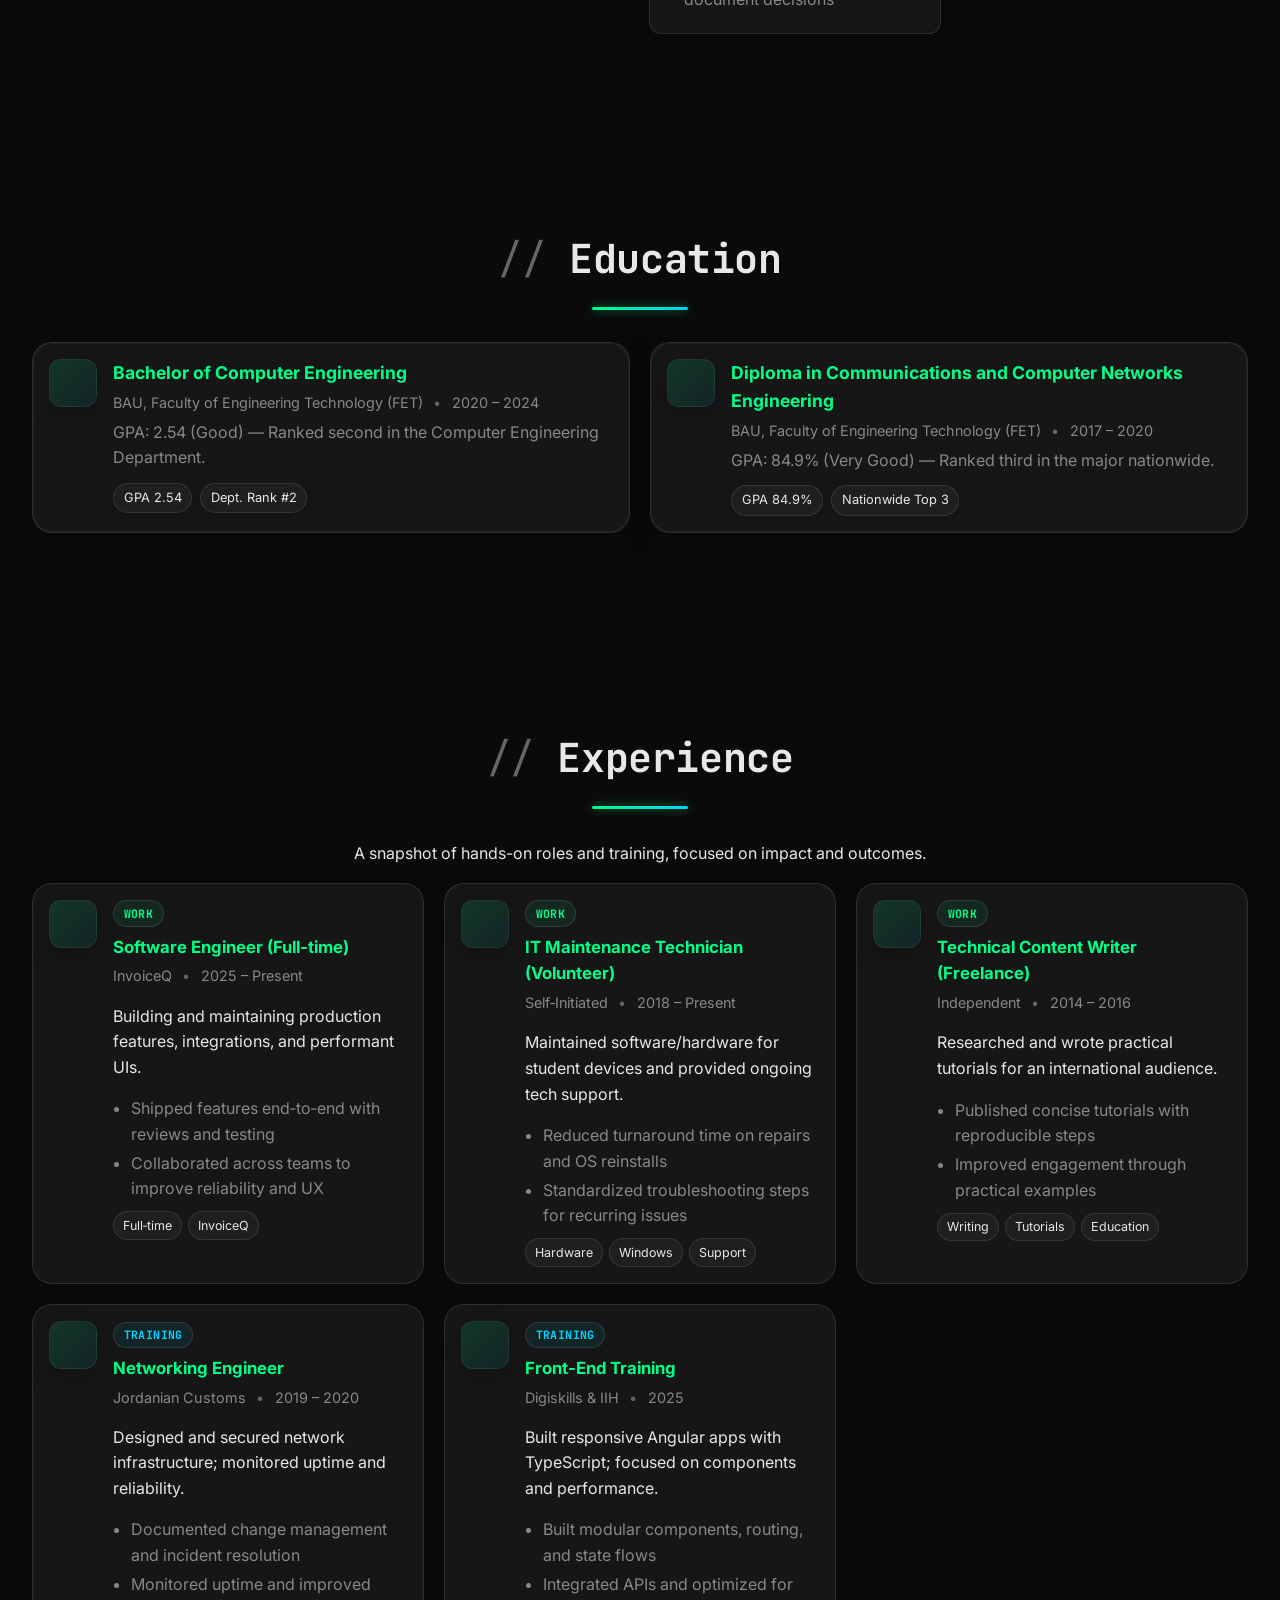
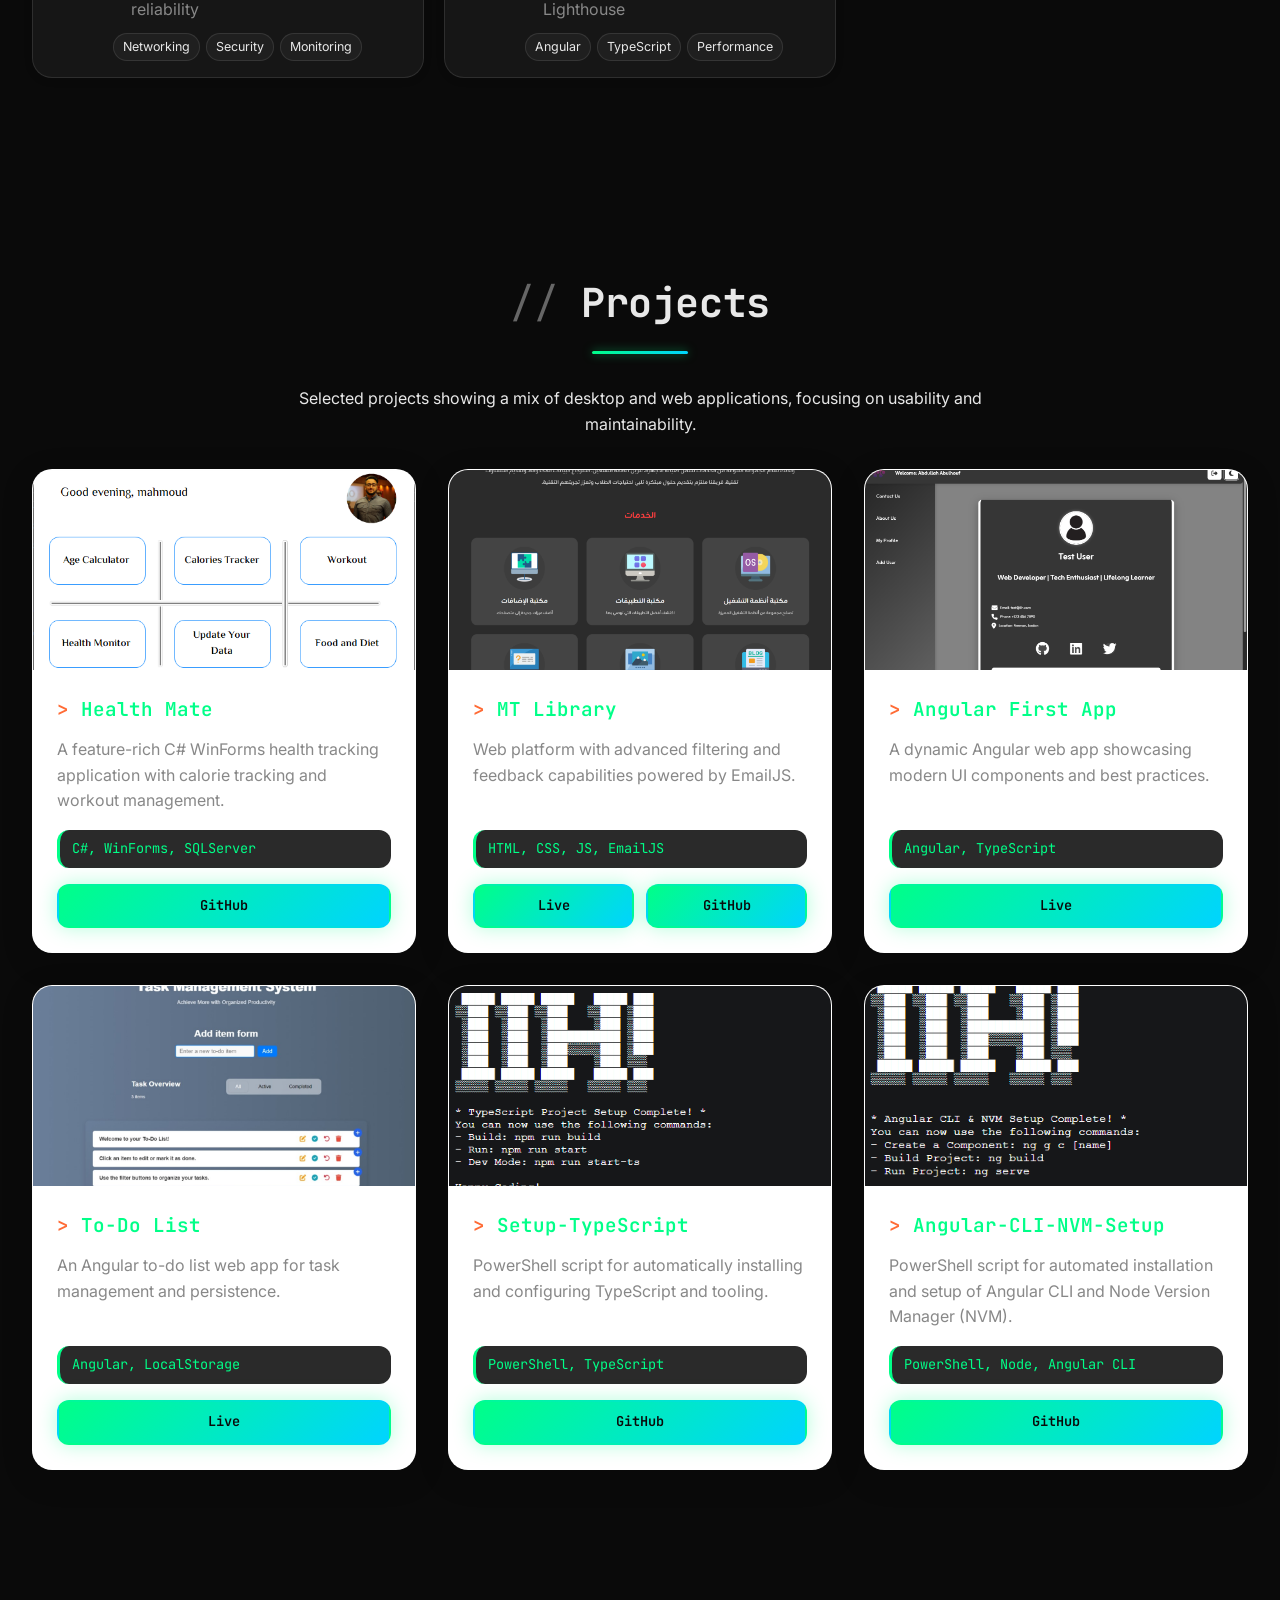
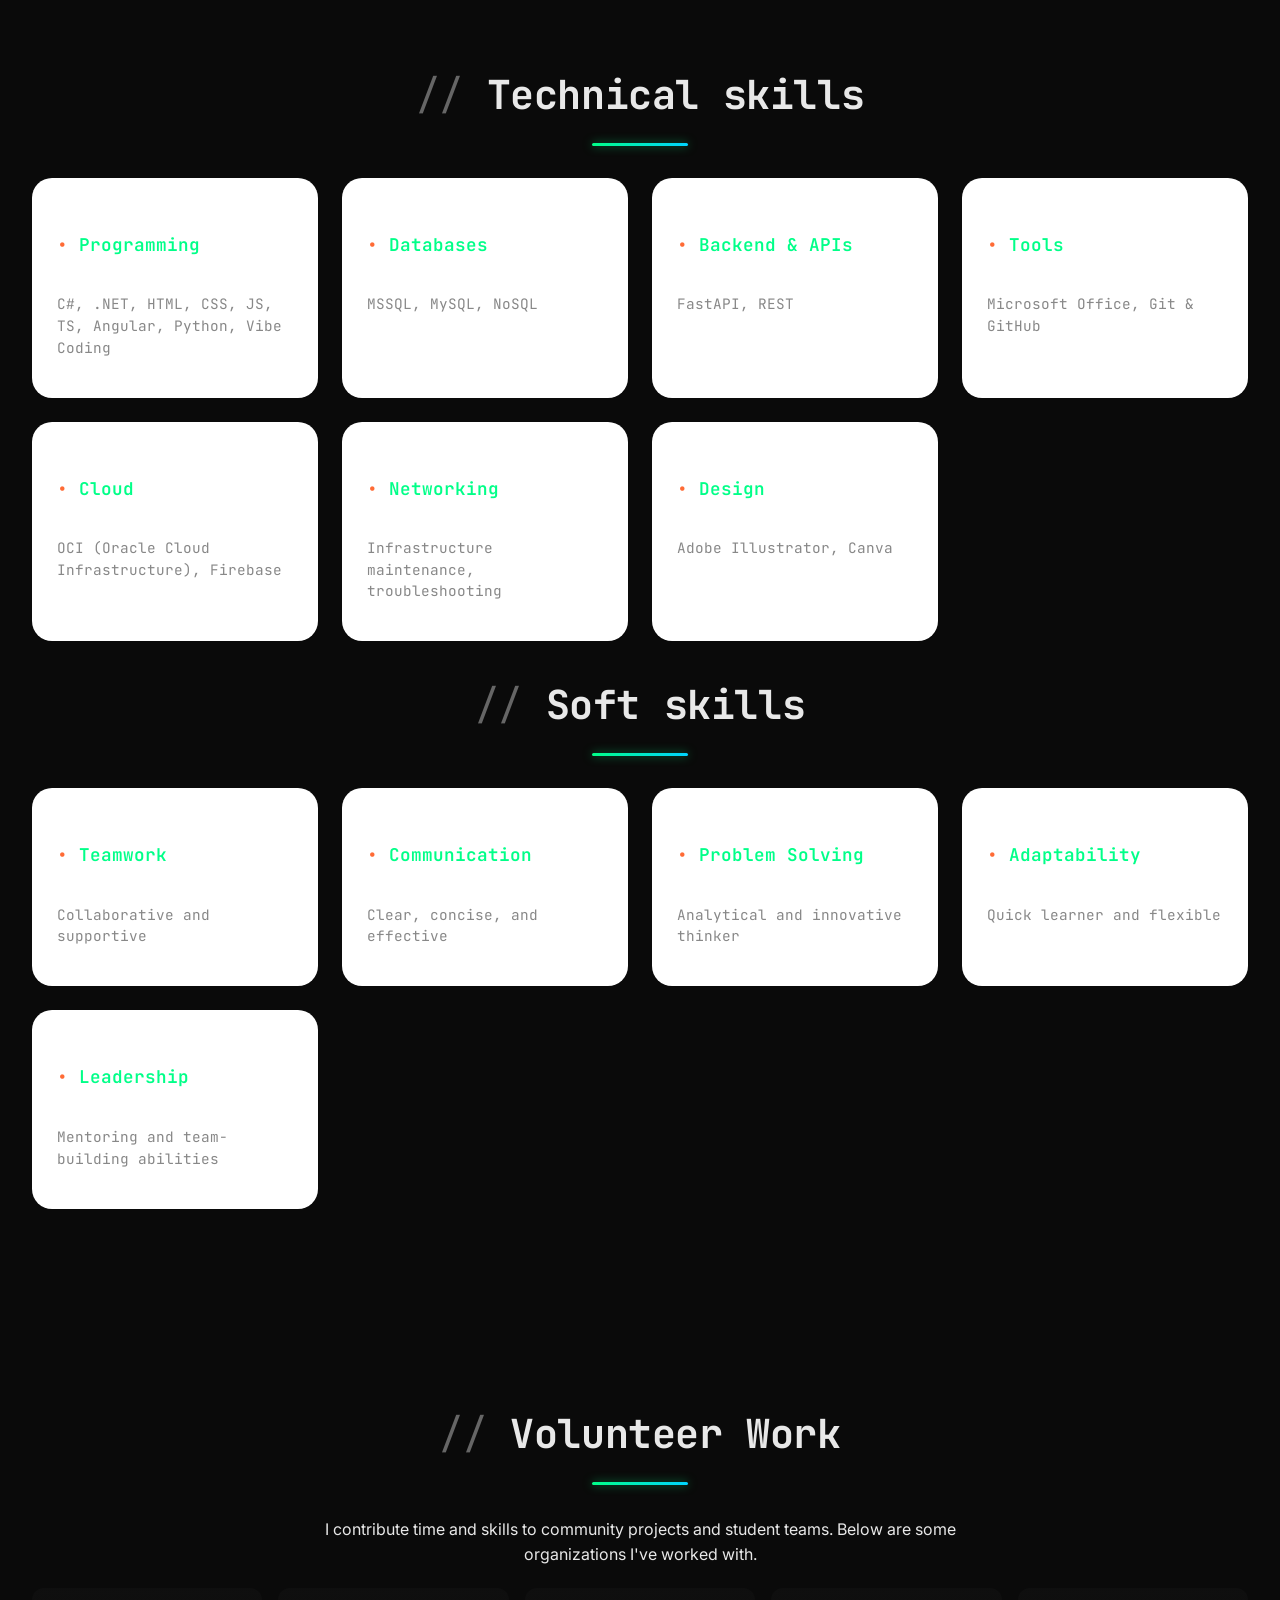
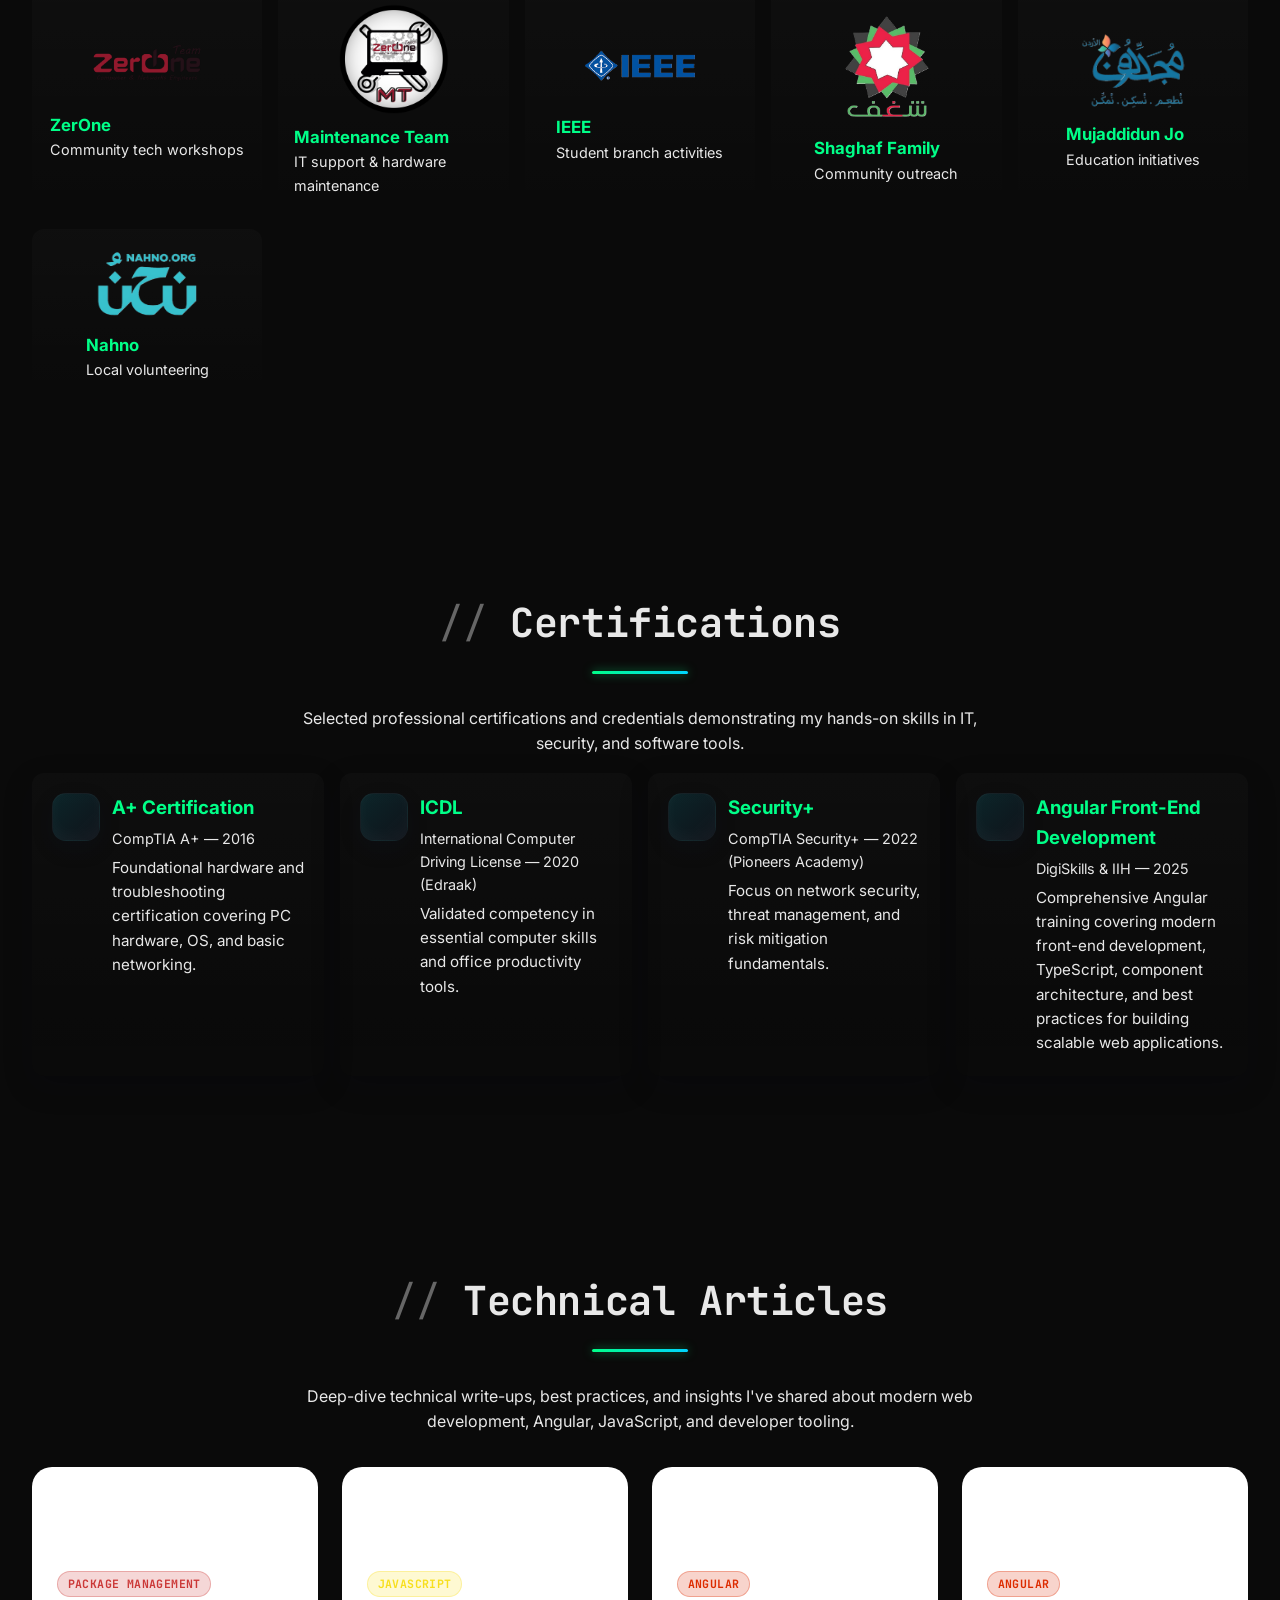
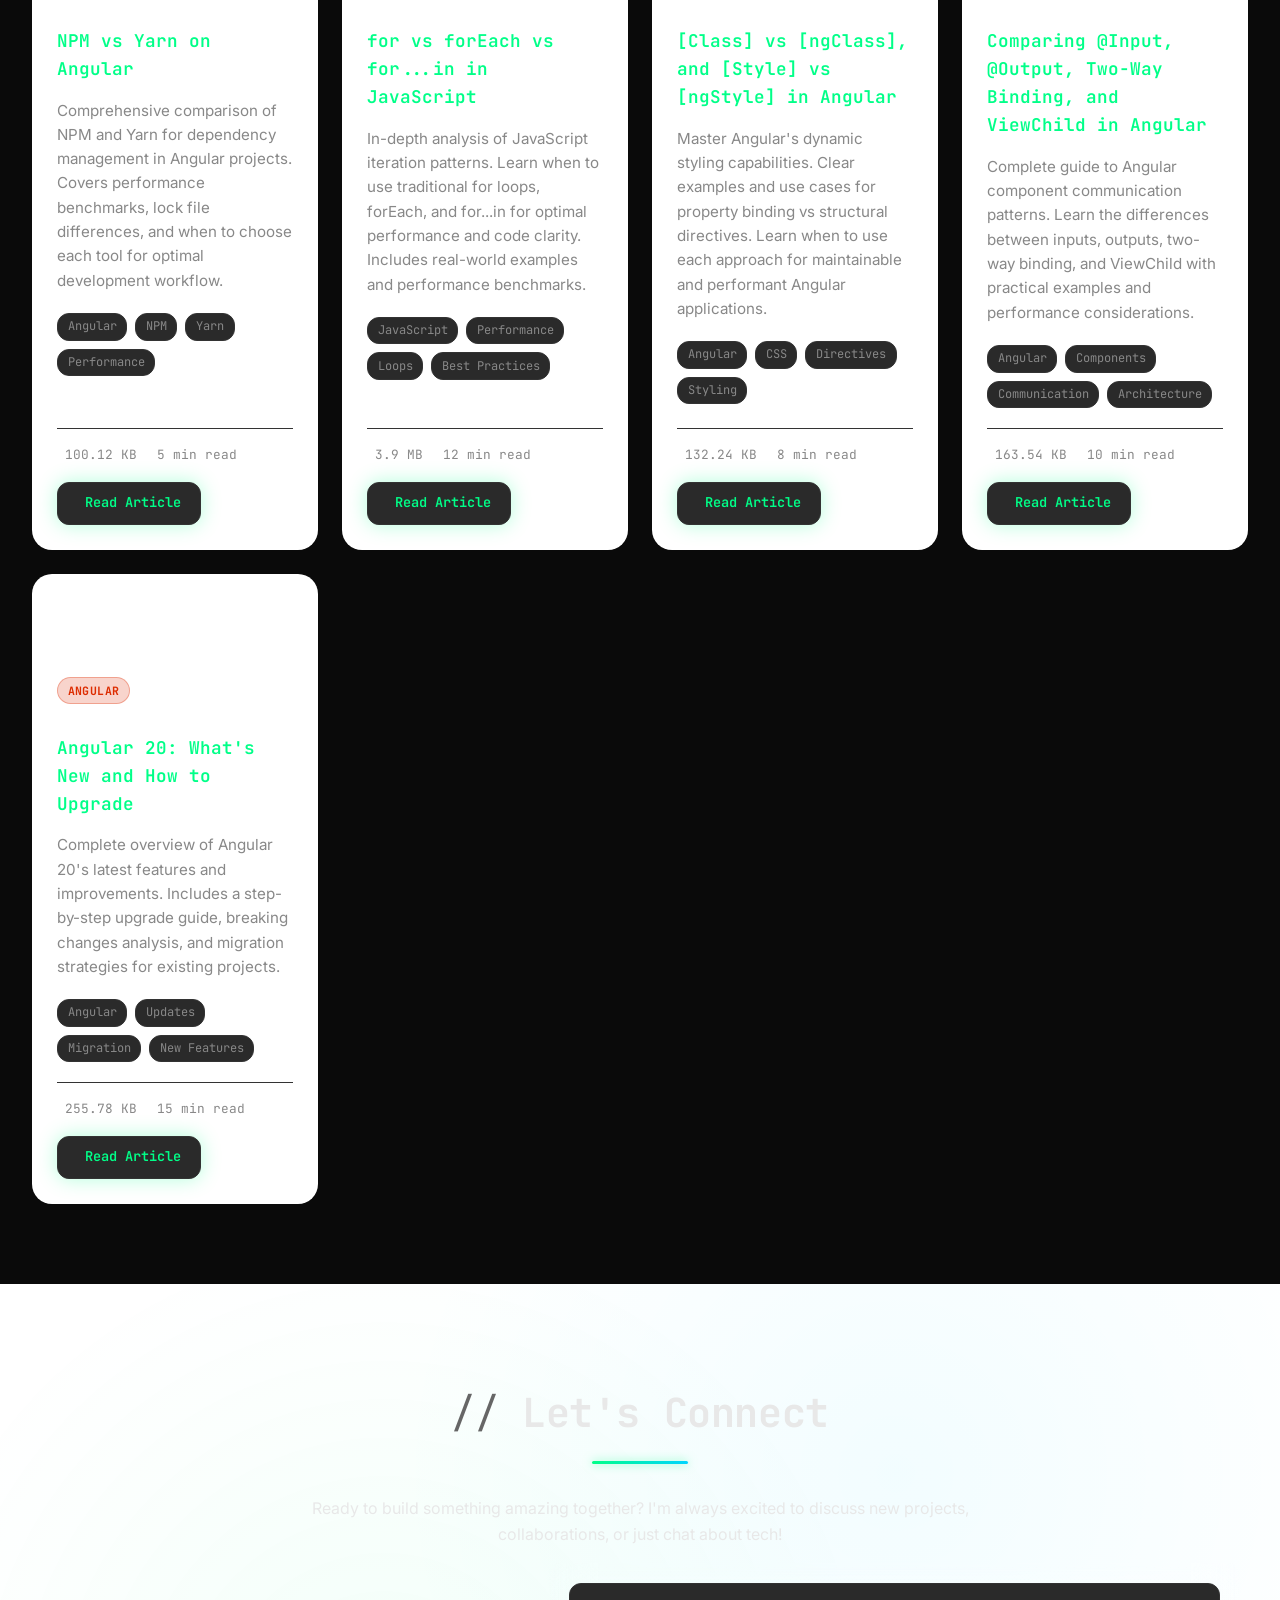
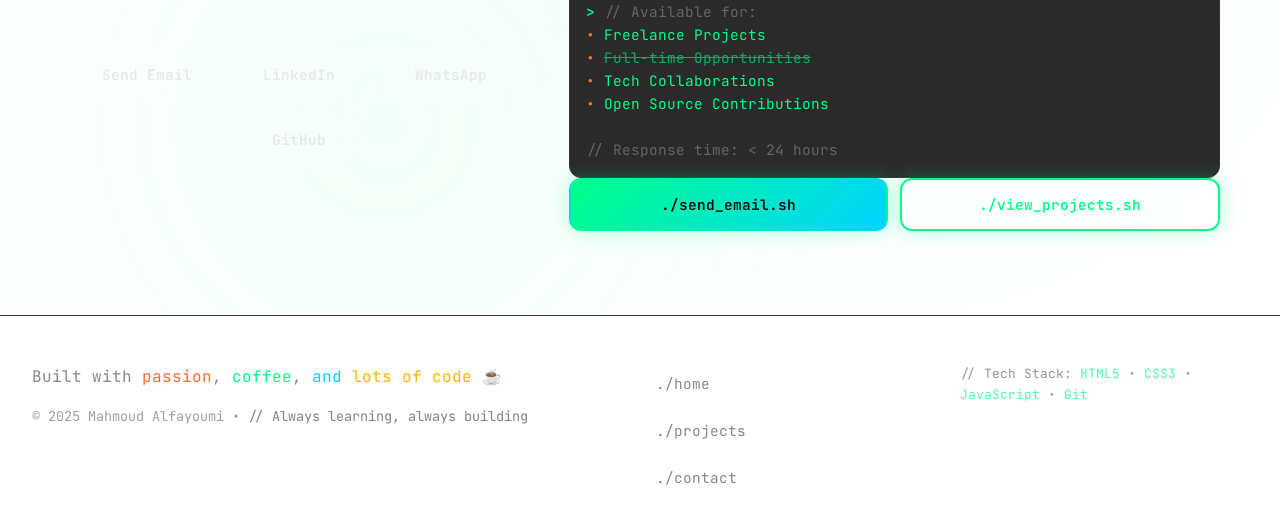
==== commit 986c9567: "Enhance portfolio website with new sections for volunteer work, certifications, and technical articl" ====
--- a/index.html
+++ b/index.html
@@ -1,442 +1,843 @@
-<!DOCTYPE html>
-<html lang="en">
-
-<head>
-    <meta charset="UTF-8" />
-    <meta name="viewport" content="width=device-width, initial-scale=1.0" />
-    <meta name="description"
-        content="Mahmoud Alfayoumi - Computer Engineer & IT Specialist Portfolio. Showcasing education, work experience, projects, skills, and certifications." />
-    <meta name="keywords" content="Mahmoud Alfayoumi, Computer Engineer, IT Maintenance, Web Developer, Portfolio" />
-    <meta name="author" content="Mahmoud Alfayoumi" />
-
-    <meta property="og:title" content="Mahmoud Alfayoumi - Portfolio" />
-    <meta property="og:description" content="Computer Engineer | IT Maintenance | Web & Software Developer" />
-    <meta property="og:image" content="assets/preview.webp" /> <!-- Not Added -->
-    <meta property="og:url" content="https://mahmoud-faiyumi.github.io/Portfolio/" />
-    <meta property="og:type" content="website" />
-
-    <link rel="icon" href="assets/favicon.ico" type="image/icon" />
-
-    <link href="https://fonts.googleapis.com/css2?family=Roboto:wght@400;500;700&display=swap" rel="stylesheet" />
-
-    <link rel="stylesheet" href="style/theme-toggle.css" />
-    <link rel="stylesheet" href="style/style.css" />
-    <link rel="stylesheet" href="style/header.css" />
-    <link rel="stylesheet" href="style/all.min.css" />
-
-    <title>Mahmoud Alfayoumi - Portfolio</title>
-</head>
-
-<body>
-    <div id="loading" aria-label="Loading" role="alert">
-        <div class="spinner"></div>
-    </div>
-
-    <header class="header" role="banner">
-        <nav class="navbar container" role="navigation" aria-label="Main Navigation">
-            <div class="logo">
-                <a href="#hero">Mahmoud <span>Alfayoumi</span></a>
-            </div>
-
-            <input id="toggle" class="toggle" type="checkbox">
-
-            <nav class="nav-container">
-                <ul class="nav-links" id="nav-links">
-                    <li><a href="#about">About</a></li>
-                    <li><a href="#education">Education</a></li>
-                    <li><a href="#experience">Experience</a></li>
-                    <li><a href="#projects">Projects</a></li>
-                    <li><a href="#skills">Skills</a></li>
-                    <li><a href="#certifications">Certifications</a></li>
-                    <li><a href="#contact">Contact</a></li>
-                    <li><a href="#articles">Articles</a></li>
-                </ul>
-            </nav>
-
-            <div id="menu-overlay" class="menu-overlay"></div>
-
-            <button id="menu-toggle" aria-label="Toggle Navigation" aria-expanded="false" class="menu-toggle">
-                <span class="hamburger-line"></span>
-                <span class="hamburger-line"></span>
-                <span class="hamburger-line"></span>
-            </button>
-        </nav>
-    </header>
-
-    <section class="hero" id="hero" aria-label="Hero">
-        <div class="hero-content container">
-            <h1 class="hero-title">
-                Hi, I'm <span class="highlight">Mahmoud Alfayoumi</span>
-            </h1>
-            <p class="hero-subtitle">
-                Computer Engineer | IT Maintenance | Web & Software Developer
-            </p>
-            <div class="hero-buttons">
-                <a href="#projects" class="btn btn-primary">View My Work</a>
-                <a href="#contact" class="btn btn-secondary">Get in Touch</a>
-            </div>
-        </div>
-    </section>
-
-    <section id="about" class="section about">
-        <div class="container">
-            <h2>About Me</h2>
-            <p>
-                I am a dedicated Computer Engineering with a diploma in Communications and Computer Networks.
-                With hands-on experience in IT maintenance, technical support, and content creation, I specialize in
-                developing efficient applications and maintaining IT infrastructure. My passion for technology
-                drives me to continuously learn, adapt, and take on new challenges in the ever-evolving tech industry.
-            </p>
-        </div>
-    </section>
-
-    <section id="education" class="section education">
-        <div class="container">
-            <h2>Education</h2>
-            <ul class="timeline">
-                <li>
-                    <h3>Bachelor of Computer Engineering</h3>
-                    <span class="sp">BAU, Faculty of Engineering Technology (FET) | 2020 - 2024</span>
-                    <p>GPA: 2.54 (Good) <span class="sp">Ranked second in the Computer Engineering Department</span></p>
-                </li>
-                <li>
-                    <h3>Diploma in Communications and Computer Networks Engineering</h3>
-                    <span class="sp">BAU, Faculty of Engineering Technology (FET) | 2017 - 2020</span>
-                    <p>GPA: 84.9% (Very Good) <span class="sp">Ranked third in the major nationwide</span></p>
-                </li>
-            </ul>
-        </div>
-    </section>
-
-    <section id="experience" class="section experience">
-        <div class="container">
-            <h2>Work Experience</h2>
-            <ul class="timeline">
-                <li>
-                    <h3>IT Maintenance Technician (Volunteer)</h3>
-                    <span class="sp">2018 - Present</span>
-                    <p>Maintained software and hardware for laptops/desktops and provided technical support for college
-                        students.</p>
-                </li>
-                <li>
-                    <h3>Technical Content Writer (Freelance)</h3>
-                    <span class="sp">2014 - 2016</span>
-                    <p>Researched and wrote technical articles for an international audience via Facebook.</p>
-                </li>
-            </ul>
-        </div>
-    </section>
-
-    <section id="experience" class="section experience">
-        <div class="container">
-            <h2>Training Experience</h2>
-            <ul class="timeline">
-                <li>
-                    <h3>Networking Engineer</h3>
-                    <span class="sp">Jordanian Customs | 2019 - 2020</span>
-                    <p>Designed, optimized, and secured network infrastructure. Troubleshot and monitored network
-                        systems to ensure efficient operations. Maintained compliance, effective communication, and
-                        detailed documentation.</p>
-                </li>
-                <li>
-                    <h3>Full-Stack</h3>
-                    <span class="sp">Clever Mind POB | 2024 - Present</span>
-                    <p>The training was designed to equip participants with the knowledge and skills necessary to create
-                        robust, scalable, and user-friendly web applications. The curriculum covered essential Front-End
-                        technologies such as HTML, CSS, JavaScript, and UI/UX design principles, as well as Back-End
-                        technologies including PHP and database management. Emphasizing hands-on experience, the program
-                        also incorporated collaborative tools, real-world projects, and case studies to bridge
-                        theoretical knowledge with practical application.</p>
-                </li>
-                <li>
-                    <h3>Front-End</h3>
-                    <span class="sp">Digiskills &amp; IIH | 2025 - Present</span>
-                    <p>The training was structured to provide participants with the expertise needed to develop dynamic,
-                        responsive, and high-performance web applications using Angular. The curriculum covered
-                        fundamental Front-End technologies such as Javascript, TypeScript, HTML, SASS, and CSS, along
-                        with core Angular concepts including components, services, routing, and state management.
-                        Additionally, the program introduced best practices for modular development, API integration,
-                        and performance optimization. With a strong emphasis on hands-on learning, the training
-                        incorporated real-world projects, collaborative tools, and case studies to ensure a seamless
-                        transition from theory to practical application.</p>
-                </li>
-            </ul>
-        </div>
-    </section>
-
-    <section id="projects" class="section projects">
-        <div class="container">
-            <h2>Projects</h2>
-            <div class="project-grid">
-                <article class="project-card">
-                    <span class="minimized-message">HealthMate - C# winForms application</span>
-                    <i class="toggle-icon"></i>
-                    <div class="project-image">
-                        <img src="assets/HealthMate.png" alt="Health Mate screenshot" />
-                    </div>
-                    <div class="project-info">
-                        <h3>Health Mate</h3>
-                        <p>
-                            A feature-rich C# WinForms health tracking application with calorie tracking,
-                            workout management, and secure user accounts.
-                        </p>
-                        <a href="https://github.com/mahmoud-faiyumi/HealthMate.git" target="_blank" rel="noopener"
-                            class="btn">View on GitHub</a>
-                    </div>
-                </article>
-
-                <article class="project-card">
-                    <span class="minimized-message">MT Library - web-based website</span>
-                    <i class="toggle-icon"></i>
-                    <div class="project-image">
-                        <img src="assets/mt-library.png" alt="MT Library interface preview" />
-                    </div>
-                    <div class="project-info">
-                        <h3>MT Library</h3>
-                        <p>
-                            A web platform with advanced filtering, search, and feedback capabilities powered by
-                            EmailJS.
-                        </p>
-                        <a href="https://mt-library.web.app/" target="_blank" rel="noopener" class="btn">Visit
-                            Website</a>
-                    </div>
-                </article>
-
-                <article class="project-card">
-                    <span class="minimized-message">Angular First App - Angular website</span>
-                    <i class="toggle-icon"></i>
-                    <div class="project-image">
-                        <img src="assets/ngfirstapp.png" alt="Angular First App screenshot" />
-                    </div>
-                    <div class="project-info">
-                        <h3>Angular First App</h3>
-                        <p>
-                            A dynamic Angular web app showcasing modern UI components and best practices.
-                        </p>
-                        <a href="https://ngfirstapp-24fdc.web.app/" target="_blank" rel="noopener" class="btn">Visit
-                            Website</a>
-                    </div>
-                </article>
-
-                <article class="project-card">
-                    <span class="minimized-message">To-Do List - Angular website</span>
-                    <i class="toggle-icon"></i>
-                    <div class="project-image">
-                        <img src="assets/ToDo-List.jpeg" alt="To-Do List screenshot" />
-                    </div>
-                    <div class="project-info">
-                        <h3>To-Do List</h3>
-                        <p>A sleek and efficient Angular-based to-do list web app for task management.</p>
-                        <a href="https://mahmoud-faiyumi.github.io/ToDoList/" target="_blank" rel="noopener" class="btn">
-                            Visit Website
-                        </a>
-                    </div>
-                </article> 
-
-                <article class="project-card">
-                    <span class="minimized-message">Setup-TypeScript - Automated TypeScript Setup Script</span>
-                    <i class="toggle-icon"></i>
-                    <div class="project-image">
-                        <img src="assets/Setup-TypeScript.png" alt="Setup-TypeScript screenshot" />
-                    </div>
-                    <div class="project-info">
-                        <h3>Setup-TypeScript</h3>
-                        <p>A PowerShell script for automatically installing and configuring TypeScript.</p>
-                        <a href="https://github.com/mahmoud-faiyumi/Setup-TypeScript" target="_blank" rel="noopener" class="btn">
-                            Visit GitHub
-                        </a>
-                    </div>
-                </article>
-                
-                <article class="project-card">
-                    <span class="minimized-message">Angular-CLI-NVM-Setup - Automated Angular CLI & NVM Setup</span>
-                    <i class="toggle-icon"></i>
-                    <div class="project-image">
-                        <img src="assets/Angular-CLI-NVM-Setup.png" alt="Angular-CLI-NVM-Setup screenshot" />
-                    </div>
-                    <div class="project-info">
-                        <h3>Angular-CLI-NVM-Setup</h3>
-                        <p>A PowerShell script for automated installation and setup of Angular CLI and Node Version Manager (NVM).</p>
-                        <a href="https://github.com/mahmoud-faiyumi/Angular-CLI-NVM-Setup" target="_blank" rel="noopener" class="btn">
-                            Visit GitHub
-                        </a>
-                    </div>
-                </article>               
-            </div>
-        </div>
-    </section>
-
-
-    <section id="skills" class="section skills">
-        <div class="container">
-            <h2>Technical skills</h2>
-            <div class="skills-grid">
-                <div class="skill-item">
-                    <i class="fas fa-code skill-icon" aria-hidden="true"></i>
-                    <h4>Programming</h4>
-                    <p>C#, .NET, HTML, CSS, JS, TS, Angular</p>
-                </div>
-                <div class="skill-item">
-                    <i class="fas fa-database skill-icon" aria-hidden="true"></i>
-                    <h4>Databases</h4>
-                    <p>MSSQL, SSMS</p>
-                </div>
-                <div class="skill-item">
-                    <i class="fas fa-tools skill-icon" aria-hidden="true"></i>
-                    <h4>Tools</h4>
-                    <p>Microsoft Office, Git &amp; GitHub</p>
-                </div>
-                <div class="skill-item">
-                    <i class="fas fa-network-wired skill-icon" aria-hidden="true"></i>
-                    <h4>Networking</h4>
-                    <p>Infrastructure maintenance, troubleshooting</p>
-                </div>
-                <div class="skill-item">
-                    <i class="fas fa-paint-brush skill-icon" aria-hidden="true"></i>
-                    <h4>Design</h4>
-                    <p>Adobe Illustrator, Canva</p>
-                </div>
-            </div>
-        </div>
-
-        <div class="container">
-            <h2 style="margin-top: 2rem;">Soft skills</h2>
-            <div class="skills-grid">
-                <div class="skill-item">
-                    <i class="fas fa-users skill-icon" aria-hidden="true"></i>
-                    <h4>Teamwork</h4>
-                    <p>Collaborative and supportive</p>
-                </div>
-                <div class="skill-item">
-                    <i class="fas fa-comments skill-icon" aria-hidden="true"></i>
-                    <h4>Communication</h4>
-                    <p>Clear, concise, and effective</p>
-                </div>
-                <div class="skill-item">
-                    <i class="fas fa-lightbulb skill-icon" aria-hidden="true"></i>
-                    <h4>Problem Solving</h4>
-                    <p>Analytical and innovative thinker</p>
-                </div>
-                <div class="skill-item">
-                    <i class="fas fa-chart-line skill-icon" aria-hidden="true"></i>
-                    <h4>Adaptability</h4>
-                    <p>Quick learner and flexible</p>
-                </div>
-                <div class="skill-item">
-                    <i class="fas fa-handshake skill-icon" aria-hidden="true"></i>
-                    <h4>Leadership</h4>
-                    <p>Mentoring and team-building abilities</p>
-                </div>
-            </div>
-        </div>
-    </section>
-
-    <section id="skills" class="section skills">
-        <div class="container">
-            <h2>Volunteer Work</h2>
-            <div class="skills-grid">
-                <div class="skill-item">
-                    <img src="assets/ZerOne.png" alt="ZerOne" class="skill-icon" style="width: 150px;"></img>
-                    <h4>ZerOne</h4>
-                </div>
-                <div class="skill-item">
-                    <img src="assets/mt-team.png" alt="mt-team" class="skill-icon"></img>
-                    <h4>Maintenance Team</h4>
-                </div>
-                <div class="skill-item">
-                    <img src="assets/ieee.png" alt="ieee" class="skill-icon" style="width: 160px;"></img>
-                    <h4>IEEE</h4>
-                </div>
-                <div class="skill-item">
-                    <img src="assets/shaghaf.png" alt="Shaghaf Family" class="skill-icon"></img>
-                    <h4>Shaghaf Family</h4>
-                </div>
-                <div class="skill-item">
-                    <img src="assets/Mujaddidun.png" alt="Mujaddidun" class="skill-icon"></img>
-                    <h4>Mujaddidun Jo</h4>
-                </div>
-                <div class="skill-item">
-                    <img src="assets/nahno.png" alt="nahno" class="skill-icon"></img>
-                    <h4>Nahno</h4>
-                </div>
-            </div>
-        </div>
-    </section>
-
-    <section id="certifications" class="section certifications">
-        <div class="container">
-            <h2>Certifications</h2>
-            <ul class="certifications-list">
-                <li>A+ Certification (2016)</li>
-                <li>ICDL (International Computer Driving License) - 2020 (Edraak)</li>
-                <li>Security+ Certification - 2022 (Pioneers Academy)</li>
-            </ul>
-        </div>
-    </section>
-
-    <section id="articles" class="section articles">
-        <div class="container">
-            <h2>Articles</h2>
-            <div class="articles-grid">
-                <article class="article-item">
-                    <i class="fas fa-box-open article-icon"></i>
-                    <h4>NPM vs Yarn on Angular</h4>
-                    <p>Explore the differences between NPM and Yarn when managing dependencies in Angular projects.</p>
-                    <a href="articles/NPM vs Yarn on Angular.pdf" target="_blank" class="btn">Read More</a>
-                </article>
-
-                <article class="article-item">
-                    <i class="fas fa-sync-alt article-icon"></i>
-                    <h4>for vs forEach vs for...in in JavaScript</h4>
-                    <p>Understand when to use for, forEach, and for...in loops in JavaScript and their key differences.
-                    </p>
-                    <a href="articles/for vs forEach vs for...in in JavaScript.pdf" target="_blank" class="btn">Read More</a>
-                </article>
-
-                <article class="article-item">
-                    <i class="fas fa-code article-icon"></i>
-                    <h4>Differences Between [Class] and [ngClass], and [Style] and [ngStyle] in Angular</h4>
-                    <p>Learn the key distinctions between [Class] and [ngClass], as well as [Style] and [ngStyle], in Angular for better styling and dynamic class management.</p>
-                    <a href="articles/Understanding the Differences Between [Class] and [ngClass], and [Style] and [ngStyle] in Angular.pdf" target="_blank" class="btn">Read More</a>
-                </article>
-
-                <article class="article-item">
-                    <i class="fas fa-exchange-alt article-icon"></i>
-                    <h4>Comparing [Input], [Output], Two-Way Binding, and ViewChild in Angular</h4>
-                    <p>Discover the differences between @Input, @Output, two-way binding, and ViewChild in Angular, and when to use each for efficient component communication.</p>
-                    <a href="articles/Comparing [Input], [Output], Two-Way Binding, and ViewChild in Angular.pdf" target="_blank" class="btn">Read More</a>
-                </article>
-
-                <article class="article-item">
-                    <i class="fas fa-rocket article-icon"></i>
-                    <h4>Angular 20: What's New and How to Upgrade</h4>
-                    <p>Discover the latest features in Angular 20 and learn how to upgrade your projects for improved performance and new capabilities.</p>
-                    <a href="articles/Angular 20 What's New and How to Upgrade.pdf" target="_blank" class="btn">Read More</a>
-                </article>
-            </div>
-        </div>
-    </section>
-
-    <section id="contact" class="section contact">
-        <div class="container">
-            <h2>Contact Me</h2>
-            <div class="contact-info">
-                <a href="mailto:mahmoud.faiyumi98@outlook.com"><i class="fa-solid fa-envelope"></i></a>
-                <a href="https://www.linkedin.com/in/mahmoud-faiyumi/" target="_blank" rel="noopener"><i
-                        class="fa-brands fa-linkedin"></i></a>
-                <a href="https://wa.me/962782185255" target="_blank" rel="noopener"><i
-                        class="fa-brands fa-square-whatsapp"></i></a>
-            </div>
-        </div>
-    </section>
-
-    <footer class="footer" role="contentinfo">
-        <div class="container">
-            <p>© 2025 Mahmoud Alfayoumi. All Rights Reserved.</p>
-        </div>
-    </footer>
-
-    <script src="script.js"></script>
-</body>
-
-</html>
+<!DOCTYPE html>
+<html lang="en">
+
+<head>
+    <meta charset="UTF-8" />
+    <meta name="viewport" content="width=device-width, initial-scale=1.0" />
+    <meta name="description"
+        content="Mahmoud Alfayoumi - Computer Engineer & IT Specialist Portfolio. Showcasing education, work experience, projects, skills, and certifications." />
+    <meta name="keywords" content="Mahmoud Alfayoumi, Computer Engineer, IT Maintenance, Web Developer, Portfolio" />
+    <meta name="author" content="Mahmoud Alfayoumi" />
+
+    <meta property="og:title" content="Mahmoud Alfayoumi - Portfolio" />
+    <meta property="og:description" content="Computer Engineer | IT Maintenance | Web & Software Developer" />
+    <meta property="og:image" content="assets/preview.webp" /> <!-- Not Added -->
+    <meta property="og:url" content="https://mahmoud-faiyumi.github.io/Portfolio/" />
+    <meta property="og:type" content="website" />
+
+    <link rel="icon" href="assets/favicon.ico" type="image/icon" />
+
+    <link href="https://fonts.googleapis.com/css2?family=JetBrains+Mono:wght@300;400;500;600;700&family=Inter:wght@300;400;500;600;700;800&display=swap" rel="stylesheet" />
+
+    <link rel="stylesheet" href="style/style.css" />
+    <link rel="stylesheet" href="style/all.min.css" />
+
+    <title>Mahmoud Alfayoumi - Portfolio</title>
+</head>
+
+<body>
+    <div id="loading" aria-label="Loading" role="alert">
+        <div class="loading-text">Initializing Portfolio</div>
+        <div class="spinner"></div>
+    </div>
+
+        <header class="header" role="banner">
+            <div class="container header-flex">
+                <a href="#hero" class="logo" aria-label="Go to homepage">
+                    <span class="logo-prompt">&gt;</span><span class="logo-main">Mahmoud</span> <span class="logo-accent">Alfayoumi</span>
+                </a>
+
+                <nav class="nav" aria-label="Main Navigation">
+                    <ul class="nav-links" id="nav-links">
+                        <li><a href="#about">About</a></li>
+                        <li><a href="#education">Education</a></li>
+                        <li><a href="#experience">Experience</a></li>
+                        <li><a href="#projects">Projects</a></li>
+                        <li><a href="#skills">Skills</a></li>
+                        <li><a href="#certifications">Certifications</a></li>
+                        <li><a href="#contact">Contact</a></li>
+                        <li><a href="#articles">Articles</a></li>
+                    </ul>
+                </nav>
+
+                
+
+                <button id="menu-toggle" class="menu-toggle" aria-label="Open navigation menu" aria-controls="nav-links" aria-expanded="false">
+                    <span class="hamburger" aria-hidden="true">
+                        <span></span><span></span><span></span>
+                    </span>
+                </button>
+            </div>
+        </header>
+
+    <section class="hero" id="hero" aria-label="Hero">
+        <div class="hero-particles"></div>
+        <div class="hero-content container">
+            <h1 class="hero-title">
+                <span class="terminal-text">$ whoami</span><br>
+                <span class="highlight">Mahmoud Alfayoumi</span>
+            </h1>
+            <p class="hero-subtitle">Computer Engineer | IT Maintenance | Web & Software Developer</p>
+            <div class="hero-buttons">
+                <a href="#projects" class="btn btn-primary">
+                    <span class="code-font">./view_projects.sh</span>
+                </a>
+                <a href="#contact" class="btn btn-secondary">
+                    <span class="code-font">./contact.sh</span>
+                </a>
+            </div>
+        </div>
+    </section>
+
+    <section id="about" class="section about" aria-labelledby="about-heading">
+        <div class="container">
+            <h2 id="about-heading">About</h2>
+
+            <div class="about-grid">
+                <div>
+                    <p class="lead">I build reliable, maintainable applications and enjoy solving real-world problems across web and desktop platforms. I prioritize accessibility, performance, and developer ergonomics. My work focuses on pragmatic solutions that improve user experience and developer productivity.</p>
+
+                    <h3>Core strengths</h3>
+                    <ul class="list-tight">
+                        <li><strong>Frontend:</strong> HTML, CSS, JavaScript, Angular</li>
+                        <li><strong>Backend / Desktop:</strong> C#, .NET, SQLServer, Python, FastAPI</li>
+                        <li><strong>Tooling:</strong> Git, GitHub, PowerShell</li>
+                    </ul>
+
+                    <h3 class="heading-compact">Quick facts</h3>
+                    <p class="muted-small">Full‑time Software Engineer at InvoiceQ. Experienced in building user-centered interfaces, troubleshooting infrastructure, and automating developer setup. Open to collaborations and freelance work.</p>
+                </div>
+
+                <div class="about-cards">
+                    <article class="about-card">
+                        <h4 class="about-card-title">Focus Areas</h4>
+                        <ul class="about-list">
+                            <li>Angular &amp; TypeScript front‑end</li>
+                            <li>Accessible, responsive UI</li>
+                            <li>Performance and clean architecture</li>
+                        </ul>
+                    </article>
+
+                    <article class="about-card">
+                        <h4 class="about-card-title">Toolbox</h4>
+                        <ul class="about-tags">
+                            <li class="tag">HTML</li>
+                            <li class="tag">CSS</li>
+                            <li class="tag">JavaScript</li>
+                            <li class="tag">TypeScript</li>
+                            <li class="tag">Angular</li>
+                            <li class="tag">C# / .NET</li>
+                            <li class="tag">SQLServer</li>
+                            <li class="tag">MySQL</li>
+                            <li class="tag">NoSQL</li>
+                            <li class="tag">Python</li>
+                            <li class="tag">FastAPI</li>
+                            <li class="tag">Git</li>
+                            <li class="tag">PowerShell</li>
+                            <li class="tag">OCI</li>
+                            <li class="tag">Firebase</li>
+                        </ul>
+                    </article>
+
+                    <article class="about-card">
+                        <h4 class="about-card-title">Principles</h4>
+                        <ul class="about-list">
+                            <li>Ship iteratively with quality</li>
+                            <li>Automate repeatable workflows</li>
+                            <li>Communicate clearly, document decisions</li>
+                        </ul>
+                    </article>
+                </div>
+            </div>
+        </div>
+    </section>
+
+
+
+
+    <section id="education" class="section education" aria-labelledby="education-heading">
+        <div class="container">
+            <h2 id="education-heading">Education</h2>
+
+            <div class="edu-grid" role="list">
+                <article class="edu-card" role="listitem" aria-labelledby="edu-bsc">
+                    <div class="edu-badge" aria-hidden="true"><i class="fas fa-graduation-cap"></i></div>
+                    <div class="edu-body">
+                        <h3 id="edu-bsc">Bachelor of Computer Engineering</h3>
+                        <p class="edu-meta">
+                            <span class="edu-school">BAU, Faculty of Engineering Technology (FET)</span>
+                            <span class="edu-dot">•</span>
+                            <time datetime="2020">2020</time> – <time datetime="2024">2024</time>
+                        </p>
+                        <p class="edu-desc">GPA: 2.54 (Good) — Ranked second in the Computer Engineering Department.</p>
+                        
+                        <div class="edu-footer">
+                            <span class="edu-chip">GPA 2.54</span>
+                            <span class="edu-chip">Dept. Rank #2</span>
+                        </div>
+                    </div>
+                </article>
+
+                <article class="edu-card" role="listitem" aria-labelledby="edu-diploma">
+                    <div class="edu-badge" aria-hidden="true"><i class="fas fa-network-wired"></i></div>
+                    <div class="edu-body">
+                        <h3 id="edu-diploma">Diploma in Communications and Computer Networks Engineering</h3>
+                        <p class="edu-meta">
+                            <span class="edu-school">BAU, Faculty of Engineering Technology (FET)</span>
+                            <span class="edu-dot">•</span>
+                            <time datetime="2017">2017</time> – <time datetime="2020">2020</time>
+                        </p>
+                        <p class="edu-desc">GPA: 84.9% (Very Good) — Ranked third in the major nationwide.</p>
+                        
+                        <div class="edu-footer">
+                            <span class="edu-chip">GPA 84.9%</span>
+                            <span class="edu-chip">Nationwide Top 3</span>
+                        </div>
+                    </div>
+                </article>
+            </div>
+        </div>
+    </section>
+
+    <section id="experience" class="section experience" aria-labelledby="experience-heading">
+        <div class="container">
+            <h2 id="experience-heading">Experience</h2>
+            <p class="section-intro">A snapshot of hands-on roles and training, focused on impact and outcomes.</p>
+
+            <div class="exp-grid" role="list">
+                <article class="exp-card" role="listitem" aria-labelledby="exp-invoiceq">
+                    <div class="exp-badge" aria-hidden="true"><i class="fas fa-briefcase"></i></div>
+                    <div class="exp-body">
+                        <span class="category-badge work">Work</span>
+                        <h4 id="exp-invoiceq">Software Engineer (Full‑time)</h4>
+                        <p class="exp-meta">
+                            <span class="exp-org">InvoiceQ</span>
+                            <span class="exp-dot">•</span>
+                            <time datetime="2025">2025</time> – <time datetime="present">Present</time>
+                        </p>
+                        <p>Building and maintaining production features, integrations, and performant UIs.</p>
+                        <ul class="exp-bullets">
+                            <li>Shipped features end‑to‑end with reviews and testing</li>
+                            <li>Collaborated across teams to improve reliability and UX</li>
+                        </ul>
+                        <div class="exp-footer">
+                            <span class="exp-chip">Full‑time</span>
+                            <span class="exp-chip">InvoiceQ</span>
+                        </div>
+                    </div>
+                </article>
+                <article class="exp-card" role="listitem" aria-labelledby="exp-maint">
+                    <div class="exp-badge" aria-hidden="true"><i class="fas fa-tools"></i></div>
+                    <div class="exp-body">
+                        <span class="category-badge work">Work</span>
+                        <h4 id="exp-maint">IT Maintenance Technician (Volunteer)</h4>
+                        <p class="exp-meta">
+                            <span class="exp-org">Self‑Initiated</span>
+                            <span class="exp-dot">•</span>
+                            <time datetime="2018">2018</time> – <time datetime="2025">Present</time>
+                        </p>
+                        <p>Maintained software/hardware for student devices and provided ongoing tech support.</p>
+                        <ul class="exp-bullets">
+                            <li>Reduced turnaround time on repairs and OS reinstalls</li>
+                            <li>Standardized troubleshooting steps for recurring issues</li>
+                        </ul>
+                        <div class="exp-footer">
+                            <span class="exp-chip">Hardware</span>
+                            <span class="exp-chip">Windows</span>
+                            <span class="exp-chip">Support</span>
+                        </div>
+                    </div>
+                </article>
+
+                <article class="exp-card" role="listitem" aria-labelledby="exp-writer">
+                    <div class="exp-badge" aria-hidden="true"><i class="fas fa-pen-nib"></i></div>
+                    <div class="exp-body">
+                        <span class="category-badge work">Work</span>
+                        <h4 id="exp-writer">Technical Content Writer (Freelance)</h4>
+                        <p class="exp-meta">
+                            <span class="exp-org">Independent</span>
+                            <span class="exp-dot">•</span>
+                            <time datetime="2014">2014</time> – <time datetime="2016">2016</time>
+                        </p>
+                        <p>Researched and wrote practical tutorials for an international audience.</p>
+                        <ul class="exp-bullets">
+                            <li>Published concise tutorials with reproducible steps</li>
+                            <li>Improved engagement through practical examples</li>
+                        </ul>
+                        <div class="exp-footer">
+                            <span class="exp-chip">Writing</span>
+                            <span class="exp-chip">Tutorials</span>
+                            <span class="exp-chip">Education</span>
+                        </div>
+                    </div>
+                </article>
+
+                <article class="exp-card" role="listitem" aria-labelledby="exp-network">
+                    <div class="exp-badge" aria-hidden="true"><i class="fas fa-network-wired"></i></div>
+                    <div class="exp-body">
+                        <span class="category-badge training">Training</span>
+                        <h4 id="exp-network">Networking Engineer</h4>
+                        <p class="exp-meta">
+                            <span class="exp-org">Jordanian Customs</span>
+                            <span class="exp-dot">•</span>
+                            <time datetime="2019">2019</time> – <time datetime="2020">2020</time>
+                        </p>
+                        <p>Designed and secured network infrastructure; monitored uptime and reliability.</p>
+                        <ul class="exp-bullets">
+                            <li>Documented change management and incident resolution</li>
+                            <li>Monitored uptime and improved reliability</li>
+                        </ul>
+                        <div class="exp-footer">
+                            <span class="exp-chip">Networking</span>
+                            <span class="exp-chip">Security</span>
+                            <span class="exp-chip">Monitoring</span>
+                        </div>
+                    </div>
+                </article>
+
+                <article class="exp-card" role="listitem" aria-labelledby="exp-fe">
+                    <div class="exp-badge" aria-hidden="true"><i class="fas fa-code"></i></div>
+                    <div class="exp-body">
+                        <span class="category-badge training">Training</span>
+                        <h4 id="exp-fe">Front‑End Training</h4>
+                        <p class="exp-meta">
+                            <span class="exp-org">Digiskills &amp; IIH</span>
+                            <span class="exp-dot">•</span>
+                            <time datetime="2025">2025</time>
+                        </p>
+                        <p>Built responsive Angular apps with TypeScript; focused on components and performance.</p>
+                        <ul class="exp-bullets">
+                            <li>Built modular components, routing, and state flows</li>
+                            <li>Integrated APIs and optimized for Lighthouse</li>
+                        </ul>
+                        <div class="exp-footer">
+                            <span class="exp-chip">Angular</span>
+                            <span class="exp-chip">TypeScript</span>
+                            <span class="exp-chip">Performance</span>
+                        </div>
+                    </div>
+                </article>
+            </div>
+        </div>
+    </section>
+
+    <section id="projects" class="section projects" aria-labelledby="projects-heading">
+        <div class="container">
+            <h2 id="projects-heading">Projects</h2>
+            <p class="section-intro">Selected projects showing a mix of desktop and web applications, focusing on usability and maintainability.</p>
+
+            <div class="project-grid">
+                <article class="project-card" aria-labelledby="proj-healthmate">
+                    <div class="project-image">
+                        <img src="assets/HealthMate.png" alt="Health Mate screenshot" />
+                    </div>
+                    <div class="project-info">
+                        <h3 id="proj-healthmate">Health Mate</h3>
+                        <p>A feature-rich C# WinForms health tracking application with calorie tracking and workout management.</p>
+                        <div class="tech-list">C#, WinForms, SQLServer</div>
+                        <div class="project-actions">
+                            <a href="https://github.com/mahmoud-faiyumi/HealthMate.git" class="btn" target="_blank" rel="noopener">GitHub</a>
+                        </div>
+                    </div>
+                </article>
+
+                <article class="project-card" aria-labelledby="proj-mtlibrary">
+                    <div class="project-image">
+                        <img src="assets/mt-library.png" alt="MT Library interface preview" />
+                    </div>
+                    <div class="project-info">
+                        <h3 id="proj-mtlibrary">MT Library</h3>
+                        <p>Web platform with advanced filtering and feedback capabilities powered by EmailJS.</p>
+                        <div class="tech-list">HTML, CSS, JS, EmailJS</div>
+                        <div class="project-actions">
+                            <a href="https://mt-library.web.app/" class="btn" target="_blank" rel="noopener">Live</a>
+                            <a href="https://github.com/mahmoud-faiyumi/MT-Library" class="btn" target="_blank" rel="noopener">GitHub</a>
+                        </div>
+                    </div>
+                </article>
+
+                <article class="project-card" aria-labelledby="proj-angularfirst">
+                    <div class="project-image">
+                        <img src="assets/ngfirstapp.png" alt="Angular First App screenshot" />
+                    </div>
+                    <div class="project-info">
+                        <h3 id="proj-angularfirst">Angular First App</h3>
+                        <p>A dynamic Angular web app showcasing modern UI components and best practices.</p>
+                        <div class="tech-list">Angular, TypeScript</div>
+                        <div class="project-actions">
+                            <a href="https://ngfirstapp-24fdc.web.app/" class="btn" target="_blank" rel="noopener">Live</a>
+                        </div>
+                    </div>
+                </article>
+
+                <article class="project-card" aria-labelledby="proj-todo">
+                    <div class="project-image">
+                        <img src="assets/ToDo-List.jpeg" alt="To-Do List screenshot" />
+                    </div>
+                    <div class="project-info">
+                        <h3 id="proj-todo">To-Do List</h3>
+                        <p>An Angular to-do list web app for task management and persistence.</p>
+                        <div class="tech-list">Angular, LocalStorage</div>
+                        <div class="project-actions">
+                            <a href="https://mahmoud-faiyumi.github.io/ToDoList/" class="btn" target="_blank" rel="noopener">Live</a>
+                        </div>
+                    </div>
+                </article>
+
+                <article class="project-card" aria-labelledby="proj-setup-ts">
+                    <div class="project-image">
+                        <img src="assets/Setup-TypeScript.png" alt="Setup TypeScript script" />
+                    </div>
+                    <div class="project-info">
+                        <h3 id="proj-setup-ts">Setup-TypeScript</h3>
+                        <p>PowerShell script for automatically installing and configuring TypeScript and tooling.</p>
+                        <div class="tech-list">PowerShell, TypeScript</div>
+                        <div class="project-actions">
+                            <a href="https://github.com/mahmoud-faiyumi/Setup-TypeScript" class="btn" target="_blank" rel="noopener">GitHub</a>
+                        </div>
+                    </div>
+                </article>
+
+                <article class="project-card" aria-labelledby="proj-angular-cli">
+                    <div class="project-image">
+                        <img src="assets/Angular-CLI-NVM-Setup.png" alt="Angular CLI & NVM setup" />
+                    </div>
+                    <div class="project-info">
+                        <h3 id="proj-angular-cli">Angular-CLI-NVM-Setup</h3>
+                        <p>PowerShell script for automated installation and setup of Angular CLI and Node Version Manager (NVM).</p>
+                        <div class="tech-list">PowerShell, Node, Angular CLI</div>
+                        <div class="project-actions">
+                            <a href="https://github.com/mahmoud-faiyumi/Angular-CLI-NVM-Setup" class="btn" target="_blank" rel="noopener">GitHub</a>
+                        </div>
+                    </div>
+                </article>
+            </div>
+        </div>
+    </section>
+
+
+    <section id="skills" class="section skills">
+        <div class="container">
+            <h2>Technical skills</h2>
+            <div class="skills-grid">
+                <div class="skill-item">
+                    <i class="fas fa-code skill-icon" aria-hidden="true"></i>
+                    <h4>Programming</h4>
+                    <p>C#, .NET, HTML, CSS, JS, TS, Angular, Python, Vibe Coding</p>
+                </div>
+                <div class="skill-item">
+                    <i class="fas fa-database skill-icon" aria-hidden="true"></i>
+                    <h4>Databases</h4>
+                    <p>MSSQL, MySQL, NoSQL</p>
+                </div>
+                <div class="skill-item">
+                    <i class="fas fa-server skill-icon" aria-hidden="true"></i>
+                    <h4>Backend &amp; APIs</h4>
+                    <p>FastAPI, REST</p>
+                </div>
+                <div class="skill-item">
+                    <i class="fas fa-tools skill-icon" aria-hidden="true"></i>
+                    <h4>Tools</h4>
+                    <p>Microsoft Office, Git &amp; GitHub</p>
+                </div>
+                <div class="skill-item">
+                    <i class="fas fa-cloud skill-icon" aria-hidden="true"></i>
+                    <h4>Cloud</h4>
+                    <p>OCI (Oracle Cloud Infrastructure), Firebase</p>
+                </div>
+                <div class="skill-item">
+                    <i class="fas fa-network-wired skill-icon" aria-hidden="true"></i>
+                    <h4>Networking</h4>
+                    <p>Infrastructure maintenance, troubleshooting</p>
+                </div>
+                <div class="skill-item">
+                    <i class="fas fa-paint-brush skill-icon" aria-hidden="true"></i>
+                    <h4>Design</h4>
+                    <p>Adobe Illustrator, Canva</p>
+                </div>
+            </div>
+        </div>
+
+        <div class="container">
+            <h2 class="section-heading--spaced">Soft skills</h2>
+            <div class="skills-grid">
+                <div class="skill-item">
+                    <i class="fas fa-users skill-icon" aria-hidden="true"></i>
+                    <h4>Teamwork</h4>
+                    <p>Collaborative and supportive</p>
+                </div>
+                <div class="skill-item">
+                    <i class="fas fa-comments skill-icon" aria-hidden="true"></i>
+                    <h4>Communication</h4>
+                    <p>Clear, concise, and effective</p>
+                </div>
+                <div class="skill-item">
+                    <i class="fas fa-lightbulb skill-icon" aria-hidden="true"></i>
+                    <h4>Problem Solving</h4>
+                    <p>Analytical and innovative thinker</p>
+                </div>
+                <div class="skill-item">
+                    <i class="fas fa-chart-line skill-icon" aria-hidden="true"></i>
+                    <h4>Adaptability</h4>
+                    <p>Quick learner and flexible</p>
+                </div>
+                <div class="skill-item">
+                    <i class="fas fa-handshake skill-icon" aria-hidden="true"></i>
+                    <h4>Leadership</h4>
+                    <p>Mentoring and team-building abilities</p>
+                </div>
+            </div>
+        </div>
+    </section>
+
+    <section id="volunteer" class="section volunteer" aria-label="Volunteer work">
+        <div class="container">
+            <h2>Volunteer Work</h2>
+            <p class="section-intro section-intro--spacious">
+                I contribute time and skills to community projects and student teams. Below are some organizations I've worked with.
+            </p>
+
+            <div class="volunteer-grid">
+                <article class="volunteer-item">
+                    <figure>
+                        <img src="assets/ZerOne.png" alt="ZerOne logo" class="volunteer-logo">
+                        <figcaption>
+                            <h4>ZerOne</h4>
+                            <p class="muted-small">Community tech workshops</p>
+                        </figcaption>
+                    </figure>
+                </article>
+
+                <article class="volunteer-item">
+                    <figure>
+                        <img src="assets/mt-team.png" alt="Maintenance Team logo" class="volunteer-logo">
+                        <figcaption>
+                            <h4>Maintenance Team</h4>
+                            <p class="muted-small">IT support & hardware maintenance</p>
+                        </figcaption>
+                    </figure>
+                </article>
+
+                <article class="volunteer-item">
+                    <figure>
+                        <img src="assets/ieee.png" alt="IEEE logo" class="volunteer-logo">
+                        <figcaption>
+                            <h4>IEEE</h4>
+                            <p class="muted-small">Student branch activities</p>
+                        </figcaption>
+                    </figure>
+                </article>
+
+                <article class="volunteer-item">
+                    <figure>
+                        <img src="assets/shaghaf.png" alt="Shaghaf Family logo" class="volunteer-logo">
+                        <figcaption>
+                            <h4>Shaghaf Family</h4>
+                            <p class="muted-small">Community outreach</p>
+                        </figcaption>
+                    </figure>
+                </article>
+
+                <article class="volunteer-item">
+                    <figure>
+                        <img src="assets/Mujaddidun.png" alt="Mujaddidun logo" class="volunteer-logo">
+                        <figcaption>
+                            <h4>Mujaddidun Jo</h4>
+                            <p class="muted-small">Education initiatives</p>
+                        </figcaption>
+                    </figure>
+                </article>
+
+                <article class="volunteer-item">
+                    <figure>
+                        <img src="assets/nahno.png" alt="Nahno logo" class="volunteer-logo">
+                        <figcaption>
+                            <h4>Nahno</h4>
+                            <p class="muted-small">Local volunteering</p>
+                        </figcaption>
+                    </figure>
+                </article>
+            </div>
+        </div>
+    </section>
+
+    <section id="certifications" class="section certifications" aria-labelledby="certifications-heading">
+        <div class="container">
+            <h2 id="certifications-heading">Certifications</h2>
+            <p class="section-intro">Selected professional certifications and credentials demonstrating my hands-on skills in IT, security, and software tools.</p>
+
+            <div class="cert-grid">
+                <article class="cert-card" aria-labelledby="cert-a-plus" tabindex="0">
+                    <div class="cert-badge" aria-hidden="true"><i class="fas fa-certificate"></i></div>
+                    <div class="cert-body">
+                        <h3 id="cert-a-plus">A+ Certification</h3>
+                        <p class="muted-small">CompTIA A+ — <time datetime="2016">2016</time></p>
+                        <p class="cert-desc">Foundational hardware and troubleshooting certification covering PC hardware, OS, and basic networking.</p>
+                    </div>
+                </article>
+
+                <article class="cert-card" aria-labelledby="cert-icdl" tabindex="0">
+                    <div class="cert-badge" aria-hidden="true"><i class="fas fa-laptop-code"></i></div>
+                    <div class="cert-body">
+                        <h3 id="cert-icdl">ICDL</h3>
+                        <p class="muted-small">International Computer Driving License — <time datetime="2020">2020</time> (Edraak)</p>
+                        <p class="cert-desc">Validated competency in essential computer skills and office productivity tools.</p>
+                    </div>
+                </article>
+
+                <article class="cert-card" aria-labelledby="cert-security+" tabindex="0">
+                    <div class="cert-badge" aria-hidden="true"><i class="fas fa-shield-alt"></i></div>
+                    <div class="cert-body">
+                        <h3 id="cert-security+">Security+</h3>
+                        <p class="muted-small">CompTIA Security+ — <time datetime="2022">2022</time> (Pioneers Academy)</p>
+                        <p class="cert-desc">Focus on network security, threat management, and risk mitigation fundamentals.</p>
+                    </div>
+                </article>
+
+                <article class="cert-card" aria-labelledby="cert-angular" tabindex="0">
+                    <div class="cert-badge" aria-hidden="true"><i class="fab fa-angular"></i></div>
+                    <div class="cert-body">
+                        <h3 id="cert-angular">Angular Front-End Development</h3>
+                        <p class="muted-small">DigiSkills & IIH — <time datetime="2025">2025</time></p>
+                        <p class="cert-desc">Comprehensive Angular training covering modern front-end development, TypeScript, component architecture, and best practices for building scalable web applications.</p>
+                    </div>
+                </article>
+            </div>
+        </div>
+    </section>
+
+    <section id="articles" class="section articles" aria-labelledby="articles-heading">
+        <div class="container">
+            <h2 id="articles-heading">Technical Articles</h2>
+            <p class="section-intro">Deep-dive technical write-ups, best practices, and insights I've shared about modern web development, Angular, JavaScript, and developer tooling.</p>
+
+            <div class="articles-grid" role="list">
+                <article class="article-item" role="listitem" aria-labelledby="art-npm">
+                    <div class="article-icon">
+                        <i class="fab fa-npm" aria-hidden="true"></i>
+                    </div>
+                    <div class="article-content">
+                        <div class="article-category">
+                            <span class="category-badge package-manager">Package Management</span>
+                        </div>
+                        <h3 id="art-npm">NPM vs Yarn on Angular</h3>
+                        <p>Comprehensive comparison of NPM and Yarn for dependency management in Angular projects. Covers performance benchmarks, lock file differences, and when to choose each tool for optimal development workflow.</p>
+                        <div class="article-tags">
+                            <span class="tag">Angular</span>
+                            <span class="tag">NPM</span>
+                            <span class="tag">Yarn</span>
+                            <span class="tag">Performance</span>
+                        </div>
+                        <div class="article-meta">
+                            <div class="meta-info">
+                                <span class="file-size"><i class="fas fa-file-pdf"></i> 100.12 KB</span>
+                                <span class="read-time"><i class="fas fa-clock"></i> 5 min read</span>
+                            </div>
+                            <a href="articles/NPM vs Yarn on Angular.pdf" target="_blank" rel="noopener" class="btn btn-code" aria-label="Open NPM vs Yarn on Angular article in new tab">
+                                <i class="fas fa-external-link-alt"></i> Read Article
+                            </a>
+                        </div>
+                    </div>
+                </article>
+
+                <article class="article-item" role="listitem" aria-labelledby="art-loops">
+                    <div class="article-icon">
+                        <i class="fas fa-sync-alt" aria-hidden="true"></i>
+                    </div>
+                    <div class="article-content">
+                        <div class="article-category">
+                            <span class="category-badge javascript">JavaScript</span>
+                        </div>
+                        <h3 id="art-loops">for vs forEach vs for...in in JavaScript</h3>
+                        <p>In-depth analysis of JavaScript iteration patterns. Learn when to use traditional for loops, forEach, and for...in for optimal performance and code clarity. Includes real-world examples and performance benchmarks.</p>
+                        <div class="article-tags">
+                            <span class="tag">JavaScript</span>
+                            <span class="tag">Performance</span>
+                            <span class="tag">Loops</span>
+                            <span class="tag">Best Practices</span>
+                        </div>
+                        <div class="article-meta">
+                            <div class="meta-info">
+                                <span class="file-size"><i class="fas fa-file-pdf"></i> 3.9 MB</span>
+                                <span class="read-time"><i class="fas fa-clock"></i> 12 min read</span>
+                            </div>
+                            <a href="articles/for vs forEach vs for...in in JavaScript.pdf" target="_blank" rel="noopener" class="btn btn-code" aria-label="Open for vs forEach vs for...in in JavaScript article in new tab">
+                                <i class="fas fa-external-link-alt"></i> Read Article
+                            </a>
+                        </div>
+                    </div>
+                </article>
+
+                <article class="article-item" role="listitem" aria-labelledby="art-ngclass">
+                    <div class="article-icon">
+                        <i class="fab fa-angular" aria-hidden="true"></i>
+                    </div>
+                    <div class="article-content">
+                        <div class="article-category">
+                            <span class="category-badge angular">Angular</span>
+                        </div>
+                        <h3 id="art-ngclass">[Class] vs [ngClass], and [Style] vs [ngStyle] in Angular</h3>
+                        <p>Master Angular's dynamic styling capabilities. Clear examples and use cases for property binding vs structural directives. Learn when to use each approach for maintainable and performant Angular applications.</p>
+                        <div class="article-tags">
+                            <span class="tag">Angular</span>
+                            <span class="tag">CSS</span>
+                            <span class="tag">Directives</span>
+                            <span class="tag">Styling</span>
+                        </div>
+                        <div class="article-meta">
+                            <div class="meta-info">
+                                <span class="file-size"><i class="fas fa-file-pdf"></i> 132.24 KB</span>
+                                <span class="read-time"><i class="fas fa-clock"></i> 8 min read</span>
+                            </div>
+                            <a href="articles/Understanding the Differences Between [Class] and [ngClass], and [Style] and [ngStyle] in Angular.pdf" target="_blank" rel="noopener" class="btn btn-code" aria-label="Open Differences Between Class and ngClass article in new tab">
+                                <i class="fas fa-external-link-alt"></i> Read Article
+                            </a>
+                        </div>
+                    </div>
+                </article>
+
+                <article class="article-item" role="listitem" aria-labelledby="art-inputs">
+                    <div class="article-icon">
+                        <i class="fas fa-exchange-alt" aria-hidden="true"></i>
+                    </div>
+                    <div class="article-content">
+                        <div class="article-category">
+                            <span class="category-badge angular">Angular</span>
+                        </div>
+                        <h3 id="art-inputs">Comparing @Input, @Output, Two-Way Binding, and ViewChild in Angular</h3>
+                        <p>Complete guide to Angular component communication patterns. Learn the differences between inputs, outputs, two-way binding, and ViewChild with practical examples and performance considerations.</p>
+                        <div class="article-tags">
+                            <span class="tag">Angular</span>
+                            <span class="tag">Components</span>
+                            <span class="tag">Communication</span>
+                            <span class="tag">Architecture</span>
+                        </div>
+                        <div class="article-meta">
+                            <div class="meta-info">
+                                <span class="file-size"><i class="fas fa-file-pdf"></i> 163.54 KB</span>
+                                <span class="read-time"><i class="fas fa-clock"></i> 10 min read</span>
+                            </div>
+                            <a href="articles/Comparing [Input], [Output], Two-Way Binding, and ViewChild in Angular.pdf" target="_blank" rel="noopener" class="btn btn-code" aria-label="Open Comparing Input Output article in new tab">
+                                <i class="fas fa-external-link-alt"></i> Read Article
+                            </a>
+                        </div>
+                    </div>
+                </article>
+
+                <article class="article-item" role="listitem" aria-labelledby="art-ng20">
+                    <div class="article-icon">
+                        <i class="fas fa-rocket" aria-hidden="true"></i>
+                    </div>
+                    <div class="article-content">
+                        <div class="article-category">
+                            <span class="category-badge angular">Angular</span>
+                        </div>
+                        <h3 id="art-ng20">Angular 20: What's New and How to Upgrade</h3>
+                        <p>Complete overview of Angular 20's latest features and improvements. Includes a step-by-step upgrade guide, breaking changes analysis, and migration strategies for existing projects.</p>
+                        <div class="article-tags">
+                            <span class="tag">Angular</span>
+                            <span class="tag">Updates</span>
+                            <span class="tag">Migration</span>
+                            <span class="tag">New Features</span>
+                        </div>
+                        <div class="article-meta">
+                            <div class="meta-info">
+                                <span class="file-size"><i class="fas fa-file-pdf"></i> 255.78 KB</span>
+                                <span class="read-time"><i class="fas fa-clock"></i> 15 min read</span>
+                            </div>
+                            <a href="articles/Angular 20 What's New and How to Upgrade.pdf" target="_blank" rel="noopener" class="btn btn-code" aria-label="Open Angular 20 What's New article in new tab">
+                                <i class="fas fa-external-link-alt"></i> Read Article
+                            </a>
+                        </div>
+                    </div>
+                </article>
+            </div>
+        </div>
+    </section>
+
+    <section id="contact" class="section contact">
+        <div class="container contact-container">
+            <h2>Let's Connect</h2>
+            <p class="section-intro">Ready to build something amazing together? I'm always excited to discuss new projects, collaborations, or just chat about tech!</p>
+
+            <div class="contact-grid">
+                <div class="contact-methods" role="list">
+                    <a class="contact-btn" role="listitem" href="mailto:mahmoud.faiyumi98@outlook.com" aria-label="Send email to Mahmoud" title="Email">
+                        <span class="contact-icon" aria-hidden="true"><i class="fa-solid fa-envelope"></i></span>
+                        <span class="contact-text">Send Email</span>
+                    </a>
+
+                    <a class="contact-btn" role="listitem" href="https://www.linkedin.com/in/mahmoud-faiyumi/" target="_blank" rel="noopener" aria-label="Open LinkedIn profile" title="LinkedIn">
+                        <span class="contact-icon" aria-hidden="true"><i class="fa-brands fa-linkedin"></i></span>
+                        <span class="contact-text">LinkedIn</span>
+                    </a>
+
+                    <a class="contact-btn" role="listitem" href="https://wa.me/962782185255" target="_blank" rel="noopener" aria-label="Open WhatsApp to chat" title="WhatsApp">
+                        <span class="contact-icon" aria-hidden="true"><i class="fa-brands fa-square-whatsapp"></i></span>
+                        <span class="contact-text">WhatsApp</span>
+                    </a>
+
+                    <a class="contact-btn" role="listitem" href="https://github.com/mahmoud-faiyumi" target="_blank" rel="noopener" aria-label="Open GitHub profile" title="GitHub">
+                        <span class="contact-icon" aria-hidden="true"><i class="fa-brands fa-github"></i></span>
+                        <span class="contact-text">GitHub</span>
+                    </a>
+                </div>
+
+                <div class="contact-card">
+                    <div class="code-block">
+                        <span class="syntax-comment">// Available for:</span><br>
+                        <span class="syntax-keyword">•</span> <span class="syntax-string">Freelance Projects</span><br>
+                        <span class="syntax-keyword">•</span> <span class="syntax-string" style="text-decoration: line-through; opacity: 0.6;">Full-time Opportunities</span><br>
+                        <span class="syntax-keyword">•</span> <span class="syntax-string">Tech Collaborations</span><br>
+                        <span class="syntax-keyword">•</span> <span class="syntax-string">Open Source Contributions</span><br><br>
+                        <span class="syntax-comment">// Response time: &lt; 24 hours</span>
+                    </div>
+                    <div class="contact-card-actions">
+                        <a href="mailto:mahmoud.faiyumi98@outlook.com" class="btn btn-primary">
+                            <span class="code-font">./send_email.sh</span>
+                        </a>
+                        <a href="#projects" class="btn btn-secondary">
+                            <span class="code-font">./view_projects.sh</span>
+                        </a>
+                    </div>
+                </div>
+            </div>
+        </div>
+    </section>
+
+    <footer class="footer" role="contentinfo">
+        <div class="container">
+            <div class="footer-content">
+                <div class="footer-main">
+                    <p class="footer-text">
+                        <span class="code-font">Built with</span> 
+                        <span class="syntax-keyword">passion</span>, 
+                        <span class="syntax-string">coffee</span>, 
+                        <span class="syntax-function">and</span> 
+                        <span class="syntax-variable">lots of code</span> ☕️
+                    </p>
+                    <p class="footer-copyright">
+                        © 2025 Mahmoud Alfayoumi • 
+                        <span class="syntax-comment">// Always learning, always building</span>
+                    </p>
+                </div>
+                
+                <div class="footer-links">
+                    <a href="#hero" class="footer-link">
+                        <span class="code-font">./home</span>
+                    </a>
+                    <a href="#projects" class="footer-link">
+                        <span class="code-font">./projects</span>
+                    </a>
+                    <a href="#contact" class="footer-link">
+                        <span class="code-font">./contact</span>
+                    </a>
+                </div>
+                
+                <div class="footer-tech">
+                    <p class="tech-stack">
+                        <span class="syntax-comment">// Tech Stack:</span>
+                        <span class="syntax-string">HTML5</span> • 
+                        <span class="syntax-string">CSS3</span> • 
+                        <span class="syntax-string">JavaScript</span> • 
+                        <span class="syntax-string">Git</span>
+                    </p>
+                </div>
+            </div>
+        </div>
+    </footer>
+
+    <script src="script.js"></script>
+</body>
+
+</html>
--- a/style/style.css
+++ b/style/style.css
@@ -1,559 +1,2425 @@
-:root {
-  --primary-color: #007acc;
-  --secondary-color: #005fa3;
-  --dark-bg: #121212;
-  --dark-surface: #1e1e1e;
-  --light-bg: #ffffff;
-  --light-surface: #f7f7f7;
-  --font-color-dark: #f0f0f0;
-  --font-color-light: #121212;
-  --font: white;
-  --section-padding: 5rem 0;
-  --container-max-width: 1100px;
-  --transition-speed: 0.3s;
-  --ease-out: cubic-bezier(0.25, 0.46, 0.45, 0.94);
-  --hero-overlay-start: rgba(0, 0, 0, 0.6);
-  --hero-overlay-end: rgba(0, 0, 0, 0.8);
-}
-
-body.light-mode {
-  --hero-overlay-start: rgba(255, 255, 255, 0.3);
-  --hero-overlay-end: rgba(255, 255, 255, 0.4);
-  --font: black;
-  --primary-color: #004979;
-}
-
-*,
-*::before,
-*::after {
-  box-sizing: border-box;
-  margin: 0;
-  padding: 0;
-}
-
-html {
-  scroll-behavior: smooth;
-  font-size: 16px;
-}
-
-body {
-  font-family: 'Roboto', sans-serif;
-  background-color: var(--dark-bg);
-  color: var(--font-color-dark);
-  line-height: 1.6;
-  transition: background var(--transition-speed) var(--ease-out),
-    color var(--transition-speed) var (--ease-out);
-}
-
-body.light-mode {
-  background-color: var(--light-bg);
-  color: var(--font-color-light);
-}
-
-.container {
-  width: 90%;
-  margin: 0 auto;
-  padding: 0 1rem;
-}
-
-.hero {
-  position: relative;
-  min-height: 85vh;
-  display: flex;
-  align-items: center;
-  justify-content: center;
-  text-align: center;
-  background-image: linear-gradient(var(--hero-overlay-start),
-      var(--hero-overlay-end)),
-    url('../assets/OIP.jpeg');
-  background-size: cover;
-  background-position: center;
-  background-repeat: no-repeat;
-  padding: 2rem 0;
-  animation: heroFadeIn 1s ease-out;
-}
-
-@keyframes heroFadeIn {
-  from {
-    opacity: 0;
-    transform: translateY(10px);
-  }
-
-  to {
-    opacity: 1;
-    transform: translateY(0);
-  }
-}
-
-.hero-title {
-  font-size: 3.5rem;
-  font-weight: 700;
-  color: var(--font);
-  animation: slideIn 1s ease-out;
-}
-
-.hero-title .highlight {
-  color: var(--primary-color);
-}
-
-@keyframes slideIn {
-  from {
-    opacity: 0;
-    transform: translateY(-20px);
-  }
-
-  to {
-    opacity: 1;
-    transform: translateY(0);
-  }
-}
-
-.hero-subtitle {
-  font-size: 1.6rem;
-  font-weight: 300;
-  margin-bottom: 1.5rem;
-  animation: heroFadeIn 1.5s ease-out;
-}
-
-.hero-buttons {
-  display: flex;
-  justify-content: center;
-  gap: 1rem;
-  margin-top: 1rem;
-}
-
-.btn {
-  display: inline-block;
-  margin-top: 20px;
-  background-color: var(--primary-color);
-  color: #fff;
-  padding: 0.75rem 1.5rem;
-  border-radius: 5px;
-  text-decoration: none;
-  font-weight: 600;
-  transition: background var(--transition-speed) var(--ease-out),
-    transform var(--transition-speed) var(--ease-out);
-  cursor: pointer;
-}
-
-.btn:hover {
-  background-color: var(--secondary-color);
-}
-
-.btn-animate {
-  animation: bounce 0.6s var(--ease-out);
-}
-
-@keyframes bounce {
-  0% {
-    transform: scale(1);
-  }
-
-  50% {
-    transform: scale(1.2);
-  }
-
-  100% {
-    transform: scale(1);
-  }
-}
-
-.section {
-  padding: var(--section-padding);
-  opacity: 0;
-  transform: translateY(30px);
-  transition: opacity 0.6s var(--ease-out), transform 0.6s var(--ease-out);
-}
-
-.section.visible {
-  opacity: 1;
-  transform: translateY(0);
-}
-
-.about p {
-  font-size: 1.2rem;
-  width: 80%;
-  margin: 0 auto;
-  text-align: center;
-}
-
-.section h2 {
-  font-size: 2.5rem;
-  text-align: center;
-  margin-bottom: 2rem;
-  position: relative;
-}
-
-.section h2::after {
-  content: "";
-  display: block;
-  width: 5rem;
-  height: 4px;
-  background: var(--primary-color);
-  margin: 0.5rem auto 0;
-  border-radius: 2px;
-}
-
-.timeline {
-  list-style: none;
-  border-left: 2px solid var(--primary-color);
-  padding-left: 2rem;
-  max-width: 800px;
-  margin: 0 auto;
-}
-
-.timeline li {
-  margin-bottom: 2rem;
-  position: relative;
-  padding-left: 1.5rem;
-}
-
-.timeline li::before {
-  content: "";
-  position: absolute;
-  left: -9px;
-  top: 0;
-  width: 16px;
-  height: 16px;
-  background: var(--primary-color);
-  border-radius: 50%;
-}
-
-.project-grid {
-  display: grid;
-  grid-template-columns: repeat(auto-fit, minmax(320px, 1fr));
-  gap: 1.5rem;
-}
-
-.project-card {
-  background-color: var(--dark-surface);
-  border-radius: 12px;
-  overflow: hidden;
-  position: relative;
-  height: 80px;
-  cursor: pointer;
-  transition: all 0.5s ease-in-out;
-  box-shadow: 0 4px 10px rgba(0, 0, 0, 0.2);
-}
-
-body.light-mode .project-card {
-  background-color: var(--light-surface);
-}
-
-.project-card:hover {
-  box-shadow: 0 8px 20px rgba(0, 188, 212, 0.3);
-  transform: scale(1.01);
-}
-
-.project-card .minimized-message {
-  position: absolute;
-  left: 50%;
-  top: 50%;
-  transform: translate(-50%, -50%);
-  color: var(--primary-color);
-  font-size: 1rem;
-  font-weight: 600;
-  text-align: center;
-  transition: opacity 0.3s ease-in-out;
-  opacity: 1;
-}
-
-.project-card .toggle-icon {
-  position: absolute;
-  right: 15px;
-  top: 10px; 
-  transform: translateY(0);
-  font-size: 1.6rem;
-  font-weight: bold;
-  color: var(--primary-color);
-  transition: transform 0.3s ease-in-out, color 0.3s ease-in-out;
-  font-style: normal; 
-}
-
-.project-card .toggle-icon::before {
-  content: "\f067";
-  font-family: "Font Awesome 5 Free";
-  font-weight: 900;
-}
-
-.project-card .project-image,
-.project-card .project-info {
-  display: none;
-  opacity: 0;
-  transition: opacity 0.4s ease-in-out;
-}
-
-.project-card.expanded {
-  height: auto;
-  padding-bottom: 1rem;
-  transition: height 0.5s ease-in-out;
-}
-
-.project-card.expanded .project-image,
-.project-card.expanded .project-info {
-  display: block;
-  opacity: 1;
-}
-
-.project-card.expanded .minimized-message {
-  display: none;
-}
-
-.project-card.expanded .toggle-icon {
-  transform:  rotate(180deg);
-  color: #ff6b6b;
-}
-
-.project-card.expanded .toggle-icon::before {
-  content: "\f068";
-}
-
-.project-image img {
-  width: 100%;
-  height: auto;
-  display: block;
-  border-radius: 8px 8px 0 0;
-}
-
-.project-info {
-  padding: 1rem;
-  animation: fadeIn 0.5s ease-in-out;
-}
-
-.project-card h3 {
-  color: var(--primary-color);
-  margin-bottom: 0.8rem;
-}
-
-@keyframes fadeIn {
-  from {
-    opacity: 0;
-    transform: translateY(-10px);
-  }
-  to {
-    opacity: 1;
-    transform: translateY(0);
-  }
-}
-
-.skills-grid {
-  display: grid;
-  grid-template-columns: repeat(auto-fit, minmax(220px, 1fr));
-  gap: 1.5rem;
-  margin-top: 2rem;
-}
-
-.skill-item {
-  background: var(--dark-surface);
-  border-radius: 8px;
-  padding: 1rem;
-  text-align: center;
-  transition: transform var(--transition-speed) var(--ease-out);
-}
-
-body.light-mode .skill-item {
-  background: var(--light-surface);
-}
-
-.skill-item:hover {
-  transform: translateY(-3px);
-}
-
-.skill-item h4 {
-  margin-bottom: 0.5rem;
-  color: var(--primary-color);
-}
-
-.skill-icon {
-  font-size: 2rem;
-  color: var(--primary-color);
-  margin-bottom: 0.5rem;
-  display: block;
-}
-
-.certifications-list {
-  list-style: none;
-  padding: 0;
-  max-width: 600px;
-  margin: 0 auto;
-}
-
-.certifications-list li {
-  display: flex;
-  align-items: center;
-  font-size: 1.1rem;
-  margin-bottom: 1rem;
-  transition: transform var(--transition-speed) var(--ease-out);
-}
-
-.certifications-list li:hover {
-  transform: translateX(5px);
-}
-
-.contact {
-  background-color: var(--dark-surface);
-  color: var(--font-color-dark);
-  padding: 2rem;
-}
-
-body.light-mode .contact {
-  background-color: var(--light-surface);
-  color: var(--font-color-light);
-}
-
-.contact-info {
-  display: flex;
-  justify-content: center;
-  gap: 6.5rem;
-  margin-top: 1rem;
-}
-
-.contact-info a {
-  font-size: 3.5rem;
-  color: var(--primary-color);
-  transition: transform 0.3s ease, color 0.3s ease;
-  height: 50px;
-}
-
-.contact-info a .fa-envelope {
-  color: #fff;
-}
-
-.contact-info a .fa-square-whatsapp {
-  color: green;
-}
-
-.contact-info a .fa-linkedin,
-.contact-info a .fa-linkedin:hover {
-  color: #004979;
-}
-
-body.light-mode .contact-info a .fa-envelope {
-  color: #000;
-}
-
-.contact-info a:hover {
-  color: #ffffff;
-  transform: scale(1.2);
-}
-
-@media (max-width: 600px) {
-  .contact-info {
-    display: flex;
-    justify-content: center;
-    gap: 2.5rem;
-    margin: 0px auto;
-    margin-top: 1rem;
-  }
-
-  .contact-info a {
-    font-size: 3.5rem;
-    height: 50px;
-  }
-}
-
-.footer {
-  background: var(--dark-surface);
-  text-align: center;
-  padding: 1.5rem 0;
-  font-size: 0.9rem;
-}
-
-body.light-mode .footer {
-  background: var(--light-surface);
-}
-
-#loading {
-  position: fixed;
-  top: 0;
-  left: 0;
-  width: 100%;
-  height: 100%;
-  background: #121212;
-  display: flex;
-  align-items: center;
-  justify-content: center;
-  z-index: 2000;
-  opacity: 1;
-  visibility: visible;
-  transition: opacity 0.5s ease-out, visibility 0.5s ease-out;
-}
-
-#loading.hidden {
-  opacity: 0;
-  visibility: hidden;
-}
-
-.spinner {
-  width: 60px;
-  height: 60px;
-  border: 6px solid rgba(255, 255, 255, 0.2);
-  border-top-color: var(--primary-color);
-  border-radius: 50%;
-  animation: spin 1s linear infinite;
-}
-
-@keyframes spin {
-  to {
-    transform: rotate(360deg);
-  }
-}
-
-@media (max-width: 768px) {
-  .hero-title {
-    font-size: 2.4rem;
-  }
-}
-
-.sp {
-  font-style: italic;
-  font-size: calc(1.1rem * 0.8);
-  color: #8f8f8f;
-}
-
-.skill-item img {
-  width: 90px;
-  margin: auto;
-  margin-bottom: 0.5rem;
-}
-
-.articles-grid {
-  display: grid;
-  grid-template-columns: repeat(auto-fit, minmax(220px, 1fr));
-  gap: 1.5rem;
-  margin-top: 2rem;
-}
-
-.article-item {
-  background: var(--dark-surface);
-  border-radius: 8px;
-  padding: 1rem;
-  text-align: center;
-  transition: transform var(--transition-speed) var(--ease-out);
-}
-
-body.light-mode .article-item {
-  background: var(--light-surface);
-}
-
-.article-item:hover {
-  transform: translateY(-3px);
-}
-
-.article-item h4 {
-  margin-bottom: 0.5rem;
-  color: var(--primary-color);
-}
-
-.article-icon {
-  font-size: 2rem;
-  color: var(--primary-color);
-  margin-bottom: 0.5rem;
-  display: block;
-}
-
-.article-item p {
-  font-size: 14px;
-  color: var(--text-color);
-  margin-bottom: 1rem;
-}
+/* Modernized stylesheet - cleaned and simplified */
+
+:root {
+  /* Modern Coding Theme Colors */
+  --primary-color: #00ff88;
+  --secondary-color: #00d4ff;
+  --accent: #ff6b35;
+  --success: #00ff88;
+  --warning: #ffb800;
+  --error: #ff4757;
+
+  /* Dark Theme - Terminal Inspired */
+  --dark-bg: #0a0a0a;
+  --dark-surface: #1a1a1a;
+  --dark-elevated: #2a2a2a;
+  --dark-border: #333333;
+
+  /* Light Theme - Clean Code */
+  --light-bg: #fafafa;
+  --light-surface: #ffffff;
+  --light-elevated: #f5f5f5;
+  --light-border: #e0e0e0;
+
+  /* Text Colors */
+  --text-on-dark: #e8e8e8;
+  --text-on-light: #1a1a1a;
+  --text-muted: #888888;
+  --text-accent: #00ff88;
+
+  /* Code Syntax Colors */
+  --syntax-keyword: #ff6b35;
+  --syntax-string: #00ff88;
+  --syntax-comment: #666666;
+  --syntax-function: #00d4ff;
+  --syntax-variable: #ffb800;
+
+  /* Layout */
+  --section-padding: 5rem 0;
+  --container-max-width: 1400px;
+  --border-radius: 12px;
+  --border-radius-lg: 20px;
+
+  /* Animations */
+  --transition-speed: 0.3s;
+  --transition-slow: 0.6s;
+  --ease-out: cubic-bezier(0.25, 0.46, 0.45, 0.94);
+  --ease-smooth: cubic-bezier(0.22, 1, 0.36, 1);
+  --ease-bounce: cubic-bezier(0.68, -0.55, 0.265, 1.55);
+
+  /* Layout constants */
+  --header-height: 72px;
+
+  /* Shadows */
+  --shadow-sm: 0 2px 8px rgba(0, 0, 0, 0.1);
+  --shadow-md: 0 8px 32px rgba(0, 0, 0, 0.15);
+  --shadow-lg: 0 16px 64px rgba(0, 0, 0, 0.2);
+  --shadow-glow: 0 0 20px rgba(0, 255, 136, 0.3);
+  --shadow-glow-blue: 0 0 20px rgba(0, 212, 255, 0.3);
+
+  /* Glassmorphism */
+  --glass-bg: rgba(255, 255, 255, 0.05);
+  --glass-border: rgba(255, 255, 255, 0.1);
+  --glass-backdrop: blur(20px);
+}
+
+html {
+  box-sizing: border-box;
+  font-size: 16px;
+  scroll-behavior: smooth;
+}
+
+*,
+*::before,
+*::after {
+  box-sizing: inherit;
+}
+
+body {
+  margin: 0;
+  font-family: 'Inter', system-ui, -apple-system, 'Segoe UI', sans-serif;
+  background: var(--dark-bg);
+  color: var(--text-on-dark);
+  line-height: 1.6;
+  -webkit-font-smoothing: antialiased;
+  -moz-osx-font-smoothing: grayscale;
+  overflow-x: hidden;
+}
+
+body.light-mode {
+  background: var(--light-bg);
+  color: var(--text-on-light);
+}
+
+/* Code-style typography */
+.code-font {
+  font-family: 'JetBrains Mono', 'Fira Code', 'Consolas', monospace;
+  font-variant-ligatures: common-ligatures;
+}
+
+/* Terminal-style text effects */
+.terminal-text {
+  font-family: 'JetBrains Mono', monospace;
+  color: var(--primary-color);
+  text-shadow: 0 0 10px rgba(0, 255, 136, 0.5);
+}
+
+/* Glitch effect for special elements */
+.glitch {
+  position: relative;
+  color: var(--primary-color);
+}
+
+.glitch::before,
+.glitch::after {
+  content: attr(data-text);
+  position: absolute;
+  top: 0;
+  left: 0;
+  width: 100%;
+  height: 100%;
+}
+
+.glitch::before {
+  animation: glitch-1 0.5s infinite;
+  color: var(--secondary-color);
+  z-index: -1;
+}
+
+.glitch::after {
+  animation: glitch-2 0.5s infinite;
+  color: var(--accent);
+  z-index: -2;
+}
+
+@keyframes glitch-1 {
+
+  0%,
+  14%,
+  15%,
+  49%,
+  50%,
+  99%,
+  100% {
+    transform: translate(0);
+  }
+
+  15%,
+  49% {
+    transform: translate(-2px, 2px);
+  }
+}
+
+@keyframes glitch-2 {
+
+  0%,
+  20%,
+  21%,
+  62%,
+  63%,
+  99%,
+  100% {
+    transform: translate(0);
+  }
+
+  21%,
+  62% {
+    transform: translate(2px, -2px);
+  }
+}
+
+.container {
+  max-width: var(--container-max-width);
+  width: calc(100% - 2rem);
+  margin: 0 auto;
+  padding: 0 1rem;
+}
+
+/* Header - Enhanced Terminal Style */
+.header {
+  background: linear-gradient(135deg,
+      rgba(10, 10, 10, 0.95) 0%,
+      rgba(26, 26, 26, 0.9) 50%,
+      rgba(10, 10, 10, 0.95) 100%);
+  backdrop-filter: var(--glass-backdrop);
+  border-bottom: 2px solid transparent;
+  border-image: linear-gradient(90deg,
+      transparent 0%,
+      var(--primary-color) 20%,
+      var(--secondary-color) 50%,
+      var(--primary-color) 80%,
+      transparent 100%) 1;
+  position: sticky;
+  top: 0;
+  z-index: 4000;
+  transition: all var(--transition-speed) var(--ease-out);
+  box-shadow: 0 4px 20px rgba(0, 0, 0, 0.3);
+}
+
+/* ensure header reserves space so drawer can sit beneath */
+.header {
+  min-height: var(--header-height);
+}
+
+.header::before {
+  content: '';
+  position: absolute;
+  top: 0;
+  left: 0;
+  right: 0;
+  bottom: 0;
+  background: linear-gradient(90deg,
+      transparent 0%,
+      rgba(0, 255, 136, 0.1) 20%,
+      rgba(0, 212, 255, 0.1) 50%,
+      rgba(0, 255, 136, 0.1) 80%,
+      transparent 100%);
+  opacity: 0;
+  transition: opacity var(--transition-speed) var(--ease-out);
+  pointer-events: none;
+}
+
+.header:hover::before {
+  opacity: 0.5;
+}
+
+.header.scrolled {
+  background: linear-gradient(135deg,
+      rgba(5, 5, 5, 0.98) 0%,
+      rgba(15, 15, 15, 0.95) 50%,
+      rgba(5, 5, 5, 0.98) 100%);
+  box-shadow: var(--shadow-lg), 0 0 30px rgba(0, 255, 136, 0.2);
+  border-image: linear-gradient(90deg,
+      transparent 0%,
+      var(--primary-color) 30%,
+      var(--secondary-color) 70%,
+      transparent 100%) 1;
+}
+
+.header-flex {
+  display: flex;
+  align-items: center;
+  gap: 1.5rem;
+  justify-content: space-between;
+  padding: 1.2rem 0;
+  position: relative;
+  z-index: 2;
+}
+
+.logo {
+  font-family: 'JetBrains Mono', monospace;
+  font-weight: 700;
+  text-decoration: none;
+  color: var(--text-on-dark);
+  display: inline-flex;
+  gap: .5rem;
+  align-items: baseline;
+  transition: all var(--transition-speed) var(--ease-out);
+  position: relative;
+  padding: 0.25rem 0;
+}
+
+.logo::before {
+  display: none;
+}
+
+.logo-prompt {
+  color: var(--primary-color);
+  font-weight: 600;
+  margin-right: .35rem;
+  opacity: .85;
+}
+
+.logo::after {
+  content: '';
+  position: absolute;
+  bottom: 0;
+  left: 0;
+  width: 100%;
+  height: 2px;
+  background: var(--primary-color);
+  display: none;
+}
+
+.logo:hover {
+  transform: none;
+  text-shadow: none;
+  box-shadow: none;
+  background: transparent;
+}
+
+/* no hover underline */
+
+.logo-accent {
+  color: var(--primary-color);
+  text-shadow: 0 0 15px rgba(0, 255, 136, 0.4);
+  position: relative;
+}
+
+.logo-accent::after {
+  content: '_';
+  animation: blink 1.5s infinite;
+  color: var(--primary-color);
+  margin-left: 2px;
+}
+
+/* Logo main text minimal hover (color only) */
+.logo-main {
+  color: var(--text-on-dark);
+  transition: color var(--transition-speed) var(--ease-out);
+}
+
+/* no hover color change for logo-main */
+
+.nav {
+  display: block;
+  position: relative;
+}
+
+.nav-links {
+  display: flex;
+  gap: .25rem;
+  align-items: center;
+  list-style: none;
+  margin: 0;
+  padding: 0;
+}
+
+.nav-links li a {
+  color: var(--text-on-dark);
+  text-decoration: none;
+  padding: .6rem .8rem;
+  border-radius: 0;
+  transition: color var(--transition-speed) var(--ease-out);
+  position: relative;
+  font-weight: 500;
+  font-size: 0.92rem;
+  font-family: 'JetBrains Mono', monospace;
+  white-space: nowrap;
+}
+
+.nav-links li a::before {
+  content: '';
+  position: absolute;
+  left: 0;
+  bottom: 0;
+  width: 100%;
+  height: 2px;
+  background: var(--primary-color);
+  transform: scaleX(0);
+  transform-origin: left;
+  transition: transform var(--transition-speed) var(--ease-out);
+}
+
+.nav-links li a:hover,
+.nav-links li a:focus,
+.nav-links li a.active {
+  color: var(--primary-color);
+}
+
+.nav-links li a:hover::before,
+.nav-links li a:focus::before,
+.nav-links li a.active::before {
+  transform: scaleX(1);
+}
+
+/* theme toggle removed */
+
+.menu-toggle {
+  display: none;
+  background: var(--glass-bg);
+  border: 1px solid var(--glass-border);
+  padding: .3rem;
+  border-radius: 10px;
+  cursor: pointer;
+  transition: all var(--transition-speed) var(--ease-out);
+  backdrop-filter: var(--glass-backdrop);
+  min-width: 40px;
+  min-height: 40px;
+  align-items: center;
+  justify-content: center;
+  margin: 10px 0;
+}
+
+.menu-toggle:hover {
+  background: var(--primary-color);
+  transform: translateY(-1px);
+  box-shadow: 0 4px 15px rgba(0, 255, 136, 0.3);
+}
+
+.menu-toggle .hamburger span {
+  display: block;
+  width: 18px;
+  height: 2px;
+  background: var(--primary-color);
+  margin: 4px 0;
+  border-radius: 2px;
+  transition: all var(--transition-speed) var(--ease-out);
+}
+
+.menu-toggle:hover .hamburger span {
+  background: var(--dark-bg);
+}
+
+/* overlay removed */
+
+/* Mobile/Tablet: collapse nav into overlay panel */
+@media (max-width: 1050px) {
+  .nav {
+    position: fixed;
+    right: 0;
+    top: var(--header-height);
+    height: calc(100vh - var(--header-height));
+    width: min(380px, 90vw);
+    transform: translateX(110%);
+    background: linear-gradient(135deg,
+        rgba(10, 10, 10, 0.98) 0%,
+        rgba(26, 26, 26, 0.95) 50%,
+        rgba(10, 10, 10, 0.98) 100%);
+    backdrop-filter: var(--glass-backdrop);
+    padding: 1.25rem 2rem 3rem;
+    box-shadow: -20px 0 60px rgba(0, 0, 0, 0.8);
+    transition: transform .4s var(--ease-out);
+    z-index: 2000;
+    border-left: 2px solid var(--primary-color);
+    position: fixed;
+  }
+
+  body.menu-open {
+    overflow: hidden;
+  }
+
+  .nav-links {
+    flex-direction: column;
+    gap: 1rem;
+    background: transparent;
+    border: none;
+    padding: 0;
+    width: 100%;
+    align-items: stretch;
+  }
+
+  /* ensure links are visible when menu is open */
+  .nav.open .nav-links,
+  .nav-links.open {
+    display: flex;
+  }
+
+  .nav-links li {
+    width: 100%;
+  }
+
+  .nav-links li a {
+    display: block;
+    width: 100%;
+    padding: 1rem 1.25rem;
+    font-size: 1rem;
+    border-radius: var(--border-radius-lg);
+    background: var(--glass-bg);
+    border: 2px solid var(--primary-color);
+    font-family: 'JetBrains Mono', monospace;
+    position: relative;
+    overflow: hidden;
+    color: var(--primary-color);
+    backdrop-filter: var(--glass-backdrop);
+  }
+
+  /* code-style prompt prefix */
+  .nav-links li a::before {
+    content: '> ';
+    color: var(--primary-color);
+    margin-right: .25rem;
+    position: static;
+    display: inline;
+    width: auto;
+    height: auto;
+    background: none;
+    transform: none;
+  }
+
+  /* ensure no underline/indicator lines on hover/active in drawer */
+  .nav-links li a:hover::before,
+  .nav-links li a:focus::before,
+  .nav-links li a.active::before {
+    content: '> ';
+    position: static;
+    background: none;
+    transform: none;
+  }
+
+  .nav.open .nav-links li a.active::after {
+    display: none;
+  }
+
+  /* hover/focus/active like .btn-secondary */
+  .nav-links li a:hover,
+  .nav-links li a:focus,
+  .nav-links li a.active {
+    background: var(--primary-color);
+    color: var(--dark-bg);
+    border-color: var(--primary-color);
+    box-shadow: var(--shadow-glow);
+  }
+
+  /* amplify active state when drawer is open */
+  .nav.open .nav-links li a.active {
+    position: relative;
+    outline: 2px solid rgba(0, 255, 136, 0.25);
+    outline-offset: 0;
+  }
+
+  .nav.open .nav-links li a.active::after {
+    content: '';
+    position: absolute;
+    left: 0;
+    top: 0;
+    bottom: 0;
+    width: 4px;
+    background: linear-gradient(180deg, var(--primary-color), var(--secondary-color));
+    box-shadow: 0 0 14px rgba(0, 255, 136, 0.45);
+    border-top-left-radius: var(--border-radius-lg);
+    border-bottom-left-radius: var(--border-radius-lg);
+  }
+
+  .nav.open,
+  .nav-links.open {
+    transform: translateX(0);
+  }
+
+  .menu-toggle {
+    display: inline-flex;
+  }
+
+  .header-flex {
+    gap: 1rem;
+  }
+
+  .logo {
+    padding: 0.4rem 0.8rem;
+    font-size: 0.9rem;
+  }
+
+  .container {
+    padding: 0 1rem;
+  }
+}
+
+/* HERO - Terminal Style */
+.hero {
+  position: relative;
+  min-height: 100vh;
+  display: flex;
+  align-items: center;
+  justify-content: center;
+  text-align: center;
+  background:
+    radial-gradient(circle at 20% 80%, rgba(0, 255, 136, 0.1) 0%, transparent 50%),
+    radial-gradient(circle at 80% 20%, rgba(0, 212, 255, 0.1) 0%, transparent 50%),
+    linear-gradient(135deg, var(--dark-bg) 0%, #0f0f0f 100%);
+  padding: 3rem 0;
+  overflow: hidden;
+}
+
+.hero::before {
+  content: '';
+  position: absolute;
+  top: 0;
+  left: 0;
+  right: 0;
+  bottom: 0;
+  background:
+    repeating-linear-gradient(0deg,
+      transparent,
+      transparent 2px,
+      rgba(0, 255, 136, 0.03) 2px,
+      rgba(0, 255, 136, 0.03) 4px);
+  pointer-events: none;
+}
+
+.hero-content {
+  position: relative;
+  z-index: 2;
+  max-width: 800px;
+  margin: 0 auto;
+  padding: 0 2rem;
+}
+
+.hero-title {
+  font-family: 'JetBrains Mono', monospace;
+  font-size: clamp(2rem, 5vw, 4rem);
+  font-weight: 700;
+  color: var(--text-on-dark);
+  margin: 0 0 1rem 0;
+  letter-spacing: -0.02em;
+  line-height: 1.1;
+  text-shadow: 0 0 30px rgba(0, 255, 136, 0.3);
+}
+
+.hero-title .highlight {
+  color: var(--primary-color);
+  text-shadow: 0 0 20px rgba(0, 255, 136, 0.6);
+  position: relative;
+}
+
+.hero-title .highlight::after {
+  content: '_';
+  animation: blink 1s infinite;
+  color: var(--primary-color);
+}
+
+@keyframes blink {
+
+  0%,
+  50% {
+    opacity: 1;
+  }
+
+  51%,
+  100% {
+    opacity: 0;
+  }
+}
+
+.hero-subtitle {
+  font-family: 'JetBrains Mono', monospace;
+  font-size: clamp(1rem, 2vw, 1.2rem);
+  font-weight: 400;
+  margin: 1rem 0 2rem;
+  color: var(--text-muted);
+  opacity: 0.9;
+}
+
+.hero-subtitle::before {
+  content: '$ ';
+  color: var(--primary-color);
+  font-weight: 600;
+}
+
+.hero-buttons {
+  display: flex;
+  gap: 1rem;
+  justify-content: center;
+  flex-wrap: wrap;
+  margin-top: 2rem;
+}
+
+/* Terminal cursor animation */
+.terminal-cursor {
+  display: inline-block;
+  width: 2px;
+  height: 1.2em;
+  background: var(--primary-color);
+  animation: blink 1s infinite;
+  margin-left: 2px;
+}
+
+/* Matrix-style background particles */
+.hero-particles {
+  position: absolute;
+  top: 0;
+  left: 0;
+  width: 100%;
+  height: 100%;
+  overflow: hidden;
+  z-index: 1;
+}
+
+.particle {
+  position: absolute;
+  width: 2px;
+  height: 2px;
+  background: var(--primary-color);
+  border-radius: 50%;
+  animation: float 6s infinite linear;
+  opacity: 0.3;
+}
+
+@keyframes float {
+  0% {
+    transform: translateY(100vh) translateX(0);
+    opacity: 0;
+  }
+
+  10% {
+    opacity: 0.3;
+  }
+
+  90% {
+    opacity: 0.3;
+  }
+
+  100% {
+    transform: translateY(-100px) translateX(100px);
+    opacity: 0;
+  }
+}
+
+/* Buttons - Modern Coding Style */
+.btn {
+  display: inline-flex;
+  align-items: center;
+  gap: .5rem;
+  background: linear-gradient(135deg, var(--primary-color), var(--secondary-color));
+  color: var(--dark-bg);
+  padding: .8rem 1.5rem;
+  border-radius: var(--border-radius);
+  text-decoration: none;
+  font-weight: 600;
+  font-family: 'JetBrains Mono', monospace;
+  font-size: 0.9rem;
+  border: 2px solid transparent;
+  box-shadow: var(--shadow-glow);
+  transition: all var(--transition-speed) var(--ease-out);
+  position: relative;
+  overflow: hidden;
+}
+
+.btn::before {
+  content: '';
+  position: absolute;
+  top: 0;
+  left: -100%;
+  width: 100%;
+  height: 100%;
+  background: linear-gradient(90deg, transparent, rgba(255, 255, 255, 0.2), transparent);
+  transition: left 0.5s;
+}
+
+.btn:hover::before {
+  left: 100%;
+}
+
+.btn:hover {
+  transform: translateY(-2px);
+  box-shadow: 0 8px 25px rgba(0, 255, 136, 0.4);
+  border-color: var(--primary-color);
+}
+
+.btn:active {
+  transform: translateY(-1px);
+}
+
+.btn-secondary {
+  background: var(--glass-bg);
+  color: var(--primary-color);
+  border: 2px solid var(--primary-color);
+  backdrop-filter: var(--glass-backdrop);
+}
+
+.btn-secondary:hover {
+  background: var(--primary-color);
+  color: var(--dark-bg);
+  box-shadow: var(--shadow-glow);
+}
+
+/* JS-triggered button animation (used by script.js) */
+.btn-animate {
+  animation: btnPulse 0.6s var(--ease-bounce) both;
+}
+
+@keyframes btnPulse {
+  0% {
+    transform: translateY(0) scale(1);
+    box-shadow: var(--shadow-glow);
+  }
+
+  30% {
+    transform: translateY(-6px) scale(1.1);
+    box-shadow: var(--shadow-glow), var(--shadow-lg);
+  }
+
+  100% {
+    transform: translateY(0) scale(1);
+    box-shadow: var(--shadow-glow);
+  }
+}
+
+/* Code-style button variants */
+.btn-code {
+  background: var(--dark-elevated);
+  color: var(--primary-color);
+  border: 1px solid var(--dark-border);
+  font-family: 'JetBrains Mono', monospace;
+}
+
+.btn-code:hover {
+  background: var(--primary-color);
+  color: var(--dark-bg);
+  border-color: var(--primary-color);
+}
+
+/* Sections */
+.section {
+  padding: var(--section-padding);
+  opacity: 0;
+  transform: translateY(30px);
+  transition: opacity .8s var(--ease-smooth), transform .8s var(--ease-smooth);
+  position: relative;
+}
+
+.section.visible {
+  opacity: 1;
+  transform: translateY(0);
+}
+
+.section h2 {
+  font-family: 'JetBrains Mono', monospace;
+  font-size: clamp(1.8rem, 4vw, 2.5rem);
+  text-align: center;
+  margin-bottom: 2rem;
+  position: relative;
+  font-weight: 700;
+  letter-spacing: -0.01em;
+  color: var(--text-on-dark);
+}
+
+.section h2::before {
+  content: '// ';
+  color: var(--syntax-comment);
+  font-weight: 400;
+}
+
+.section h2::after {
+  content: '';
+  display: block;
+  width: 6rem;
+  height: 3px;
+  background: linear-gradient(90deg, var(--primary-color), var(--secondary-color));
+  margin: 1rem auto 0;
+  border-radius: 2px;
+  box-shadow: 0 0 10px rgba(0, 255, 136, 0.5);
+}
+
+.about p {
+  font-size: 1.03rem;
+  max-width: 70ch;
+  margin: 0 auto;
+  text-align: left;
+  color: var(--muted);
+  line-height: 1.6;
+}
+
+/* About */
+.lead {
+  font-size: 1.05rem;
+  color: var(--muted);
+  max-width: 72ch;
+  margin: 0 auto 1rem;
+}
+
+.about-grid {
+  display: grid;
+  grid-template-columns: repeat(auto-fit, minmax(280px, 1fr));
+  gap: 1.15rem;
+  margin-top: 1rem;
+}
+
+.about-grid h3 {
+  margin-top: 0;
+  color: var(--primary-color);
+}
+
+/* About profile reveal - leverages existing section observer which adds .visible to sections */
+.about .profile {
+  opacity: 0;
+  transform: translateY(10px) scale(.995);
+  transition: opacity .6s var(--ease-smooth), transform .6s var(--ease-smooth);
+}
+
+.about.visible .profile {
+  opacity: 1;
+  transform: none;
+  transition-delay: 140ms;
+}
+
+/* Slight typographic tightening for leads and paragraphs */
+.lead {
+  font-size: 1.03rem;
+  font-weight: 400;
+  color: var(--muted);
+  line-height: 1.65;
+}
+
+.about .profile figcaption .muted-small {
+  opacity: .95;
+}
+
+/* About - profile image and CTAs */
+.about-cards {
+  display: grid;
+  grid-template-columns: repeat(auto-fit, minmax(240px, 1fr));
+  gap: 1rem;
+  align-content: start;
+}
+
+.about-card {
+  background: var(--glass-bg);
+  border: 1px solid var(--glass-border);
+  border-radius: var(--border-radius);
+  padding: 1rem;
+  box-shadow: var(--shadow-sm);
+  transition: transform var(--transition-speed) var(--ease-out), box-shadow var(--transition-speed) var(--ease-out);
+}
+
+.about-card:hover {
+  transform: translateY(-3px);
+  box-shadow: var(--shadow-md);
+}
+
+.about-card-title {
+  margin: 0 0 .5rem 0;
+  color: var(--primary-color);
+  font-size: 1.05rem;
+}
+
+.about-list {
+  margin: 0;
+  padding-left: 1.1rem;
+  color: var(--text-muted);
+}
+
+.about-list li {
+  margin: .25rem 0;
+}
+
+.about-tags {
+  display: flex;
+  flex-wrap: wrap;
+  gap: .4rem;
+  margin: 0;
+  padding: 0;
+  list-style: none;
+}
+
+/* CTA button entrance stagger */
+.about .profile-cta .btn {
+  transform: translateY(8px);
+  opacity: 0;
+  transition: transform .44s var(--ease-smooth), opacity .44s var(--ease-smooth);
+}
+
+.about.visible .profile-cta .btn {
+  transform: none;
+  opacity: 1;
+}
+
+.about.visible .profile-cta .btn:nth-child(1) {
+  transition-delay: .18s;
+}
+
+.about.visible .profile-cta .btn:nth-child(2) {
+  transition-delay: .26s;
+}
+
+.about.visible .profile-cta .btn:nth-child(3) {
+  transition-delay: .34s;
+}
+
+/* Small accessibility touch: focus visible for interactive elements */
+.btn:focus {
+  outline: 3px solid rgba(6, 182, 212, 0.18);
+  outline-offset: 3px;
+}
+
+/* Timeline */
+.timeline {
+  list-style: none;
+  border-left: 2px solid var(--primary-color);
+  padding-left: 2rem;
+  max-width: 820px;
+  margin: 0 auto;
+}
+
+.timeline li {
+  margin-bottom: 1.75rem;
+  position: relative;
+  padding-left: 1.5rem;
+}
+
+.timeline li::before {
+  content: '';
+  position: absolute;
+  left: -9px;
+  top: 0;
+  width: 14px;
+  height: 14px;
+  background: var(--primary-color);
+  border-radius: 50%;
+}
+
+/* Education - modern cards */
+.edu-grid {
+  display: grid;
+  grid-template-columns: repeat(auto-fit, minmax(320px, 1fr));
+  gap: 1.25rem;
+  margin-top: 1rem;
+}
+
+.edu-card {
+  display: flex;
+  gap: 1rem;
+  align-items: flex-start;
+  background: var(--glass-bg);
+  border: 1px solid var(--glass-border);
+  border-radius: var(--border-radius-lg);
+  padding: 1rem;
+  box-shadow: var(--shadow-md);
+  transition: transform var(--transition-speed) var(--ease-out), box-shadow var(--transition-speed) var(--ease-out);
+}
+
+.edu-card:hover {
+  transform: translateY(-4px);
+  box-shadow: 0 16px 36px rgba(0, 0, 0, 0.28), 0 0 18px rgba(0, 255, 136, 0.18);
+}
+
+.edu-badge {
+  --size: 48px;
+  width: var(--size);
+  height: var(--size);
+  min-width: var(--size);
+  min-height: var(--size);
+  display: inline-flex;
+  align-items: center;
+  justify-content: center;
+  border-radius: 12px;
+  background: linear-gradient(135deg, rgba(0, 255, 136, 0.14), rgba(0, 212, 255, 0.08));
+  border: 1px solid rgba(255, 255, 255, 0.06);
+  color: var(--primary-color);
+  box-shadow: 0 8px 20px rgba(0, 0, 0, 0.2);
+}
+
+.edu-badge i {
+  font-size: 1.25rem;
+}
+
+.edu-body h3 {
+  margin: 0 0 .25rem 0;
+  color: var(--primary-color);
+  font-size: 1.1rem;
+}
+
+.edu-meta {
+  margin: 0 0 .35rem 0;
+  font-size: .9rem;
+  color: var(--text-muted);
+}
+
+.edu-dot {
+  margin: 0 .4rem;
+  opacity: .7;
+}
+
+.edu-desc {
+  margin: 0 0 .5rem 0;
+  color: var(--text-muted);
+  line-height: 1.6;
+}
+
+.edu-tags {
+  display: flex;
+  flex-wrap: wrap;
+  gap: .4rem;
+  margin: .25rem 0 0;
+  padding: 0;
+  list-style: none;
+}
+
+/* Education extras */
+.edu-highlights {
+  margin: .6rem 0 0;
+  padding-left: 1.1rem;
+  color: var(--text-muted);
+}
+
+.edu-highlights li {
+  margin: .15rem 0;
+}
+
+.edu-footer {
+  margin-top: .75rem;
+  display: flex;
+  gap: .5rem;
+  flex-wrap: wrap;
+}
+
+.edu-chip {
+  display: inline-flex;
+  align-items: center;
+  gap: .4rem;
+  padding: .25rem .6rem;
+  border: 1px solid var(--glass-border);
+  border-radius: 999px;
+  background: rgba(255, 255, 255, 0.04);
+  color: var(--text-on-dark);
+  font-size: .8rem;
+  box-shadow: 0 2px 10px rgba(0, 0, 0, 0.15);
+}
+
+.edu-card {
+  position: relative;
+}
+
+.edu-card::after {
+  content: '';
+  position: absolute;
+  inset: 0;
+  border-radius: inherit;
+  pointer-events: none;
+  box-shadow: inset 0 0 0 1px rgba(255, 255, 255, 0.04);
+}
+
+/* Projects - Modern Glassmorphism */
+.project-grid {
+  display: grid;
+  grid-template-columns: repeat(auto-fit, minmax(320px, 1fr));
+  gap: 2rem;
+  margin-top: 2rem;
+}
+
+.project-card {
+  background: var(--glass-bg);
+  backdrop-filter: var(--glass-backdrop);
+  border: 1px solid var(--glass-border);
+  border-radius: var(--border-radius-lg);
+  overflow: hidden;
+  display: flex;
+  flex-direction: column;
+  transition: all var(--transition-slow) var(--ease-out);
+  box-shadow: var(--shadow-md);
+  position: relative;
+}
+
+.project-card::before {
+  content: '';
+  position: absolute;
+  top: 0;
+  left: 0;
+  right: 0;
+  height: 3px;
+  background: linear-gradient(90deg, var(--primary-color), var(--secondary-color));
+  opacity: 0;
+  transition: opacity var(--transition-speed) var(--ease-out);
+}
+
+.project-card:hover::before {
+  opacity: 1;
+}
+
+.project-card:hover {
+  transform: translateY(-4px);
+  box-shadow: 0 12px 40px rgba(0, 0, 0, 0.3), 0 0 20px rgba(0, 255, 136, 0.2);
+  border-color: var(--primary-color);
+}
+
+.project-card .project-image {
+  position: relative;
+  overflow: hidden;
+}
+
+.project-card .project-image img {
+  width: 100%;
+  height: 200px;
+  object-fit: cover;
+  display: block;
+  transition: transform var(--transition-slow) var(--ease-out);
+}
+
+.project-card:hover .project-image img {
+  transform: scale(1.05);
+}
+
+.project-card .project-info {
+  padding: 1.5rem;
+  flex: 1;
+  display: flex;
+  flex-direction: column;
+}
+
+.project-card h3 {
+  font-family: 'JetBrains Mono', monospace;
+  color: var(--primary-color);
+  margin: 0 0 .75rem 0;
+  font-size: 1.2rem;
+  font-weight: 600;
+}
+
+.project-card h3::before {
+  content: '> ';
+  color: var(--syntax-keyword);
+}
+
+.project-card p {
+  margin: 0 0 1rem 0;
+  color: var(--text-muted);
+  line-height: 1.6;
+  flex: 1;
+}
+
+.tech-list {
+  font-family: 'JetBrains Mono', monospace;
+  font-size: .85rem;
+  color: var(--syntax-string);
+  margin-bottom: 1rem;
+  padding: .5rem .75rem;
+  background: var(--dark-elevated);
+  border-radius: var(--border-radius);
+  border-left: 3px solid var(--primary-color);
+}
+
+.project-actions {
+  display: flex;
+  gap: .75rem;
+  flex-wrap: wrap;
+  margin-top: auto;
+}
+
+.project-actions .btn {
+  padding: .6rem 1rem;
+  border-radius: var(--border-radius);
+  font-size: 0.85rem;
+  flex: 1;
+  min-width: 100px;
+  justify-content: center;
+}
+
+/* Certifications grid */
+.cert-grid {
+  display: grid;
+  grid-template-columns: repeat(auto-fit, minmax(220px, 1fr));
+  gap: 1rem;
+  margin-top: 1rem;
+}
+
+.cert-card {
+  background: linear-gradient(180deg, rgba(255, 255, 255, 0.02), transparent);
+  border-radius: 12px;
+  padding: 1rem;
+  display: flex;
+  gap: .75rem;
+  align-items: flex-start;
+  box-shadow: 0 10px 30px rgba(2, 6, 23, 0.18);
+  transition: transform .32s var(--ease-out), box-shadow .32s var(--ease-out), opacity .36s var(--ease-out);
+  will-change: transform, opacity;
+  opacity: 0;
+  transform: translateY(10px);
+}
+
+.cert-card:hover {
+  transform: translateY(-6px);
+  box-shadow: 0 24px 40px rgba(2, 6, 23, 0.2);
+}
+
+/* Certification badge - enforce square shape and prevent content from stretching container */
+.cert-badge {
+  --size: 48px;
+  box-sizing: border-box;
+  width: var(--size);
+  height: var(--size);
+  min-width: var(--size);
+  min-height: var(--size);
+  aspect-ratio: 1 / 1;
+  display: inline-flex;
+  flex: 0 0 var(--size);
+  align-items: center;
+  justify-content: center;
+  padding: 0;
+  overflow: hidden;
+  color: var(--primary-color);
+  border-radius: 12px;
+  background: linear-gradient(135deg, rgba(6, 182, 212, 0.14), rgba(59, 130, 246, 0.06));
+  box-shadow: 0 8px 22px rgba(6, 24, 56, 0.12), inset 0 -6px 14px rgba(255, 255, 255, 0.03);
+  border: 1px solid rgba(255, 255, 255, 0.03);
+  transition: transform .28s var(--ease-out), box-shadow .28s var(--ease-out), background .28s var(--ease-out);
+  font-size: 1.25rem;
+}
+
+.cert-badge i {
+  font-size: 1.05em;
+  color: inherit;
+  line-height: 1;
+  display: block;
+}
+
+/* interactive badge micro-interaction */
+.cert-card:hover .cert-badge,
+.cert-card:focus .cert-badge,
+.cert-card:focus-visible .cert-badge {
+  transform: translateY(-4px) rotate(-2deg);
+  box-shadow: 0 20px 40px rgba(6, 24, 56, 0.18);
+}
+
+/* larger badges on wider screens */
+@media (min-width: 900px) {
+  .cert-badge {
+    border-radius: 14px;
+    font-size: 1.45rem;
+  }
+
+  .cert-card {
+    padding: 1.25rem;
+  }
+}
+
+/* support for image badges if used later */
+.cert-badge img {
+  width: 100%;
+  height: 100%;
+  object-fit: cover;
+  border-radius: 10px;
+  display: block;
+}
+
+.cert-body h3 {
+  margin: 0 0 .25rem 0;
+  color: var(--primary-color);
+}
+
+.cert-desc {
+  margin: .35rem 0 0 0;
+  color: var(--muted);
+  font-size: .95rem;
+}
+
+/* Reveal when section becomes visible (IntersectionObserver toggles `.visible` on sections) */
+.certifications.visible .cert-card {
+  opacity: 1;
+  transform: none;
+}
+
+/* Staggered reveal for cards */
+.certifications.visible .cert-card:nth-child(1) {
+  transition-delay: .06s;
+}
+
+.certifications.visible .cert-card:nth-child(2) {
+  transition-delay: .12s;
+}
+
+.certifications.visible .cert-card:nth-child(3) {
+  transition-delay: .18s;
+}
+
+/* Keyboard accessibility */
+.cert-card:focus {
+  outline: none;
+  box-shadow: 0 0 0 4px rgba(6, 182, 212, 0.12);
+  transform: translateY(-4px);
+}
+
+.cert-card:focus-visible {
+  outline: 3px solid rgba(6, 182, 212, 0.18);
+  outline-offset: 2px;
+}
+
+/* Respect reduced motion */
+@media (prefers-reduced-motion: reduce) {
+
+  .cert-card,
+  .certifications.visible .cert-card {
+    transition: none !important;
+    transform: none !important;
+    opacity: 1 !important;
+  }
+}
+
+/* Skills & Articles - Modern Coding Style */
+.skills-grid,
+.articles-grid {
+  display: grid;
+  grid-template-columns: repeat(auto-fit, minmax(280px, 1fr));
+  gap: 1.5rem;
+  margin-top: 2rem;
+}
+
+.skill-item,
+.article-item {
+  background: var(--glass-bg);
+  backdrop-filter: var(--glass-backdrop);
+  border: 1px solid var(--glass-border);
+  border-radius: var(--border-radius-lg);
+  padding: 1.5rem;
+  text-align: left;
+  transition: all var(--transition-slow) var(--ease-out);
+  display: flex;
+  flex-direction: column;
+  gap: .75rem;
+  position: relative;
+  overflow: hidden;
+}
+
+.skill-item::before,
+.article-item::before {
+  content: '';
+  position: absolute;
+  top: 0;
+  left: 0;
+  right: 0;
+  height: 2px;
+  background: linear-gradient(90deg, var(--primary-color), var(--secondary-color));
+  transform: scaleX(0);
+  transition: transform var(--transition-speed) var(--ease-out);
+}
+
+.skill-item:hover::before,
+.article-item:hover::before {
+  transform: scaleX(1);
+}
+
+.skill-item:hover,
+.article-item:hover {
+  transform: translateY(-3px);
+  box-shadow: 0 8px 30px rgba(0, 0, 0, 0.2), 0 0 15px rgba(0, 255, 136, 0.15);
+  border-color: var(--primary-color);
+}
+
+.skill-item h4 {
+  font-family: 'JetBrains Mono', monospace;
+  margin: .5rem 0;
+  color: var(--primary-color);
+  font-size: 1.1rem;
+  font-weight: 600;
+}
+
+.skill-item h4::before {
+  content: '• ';
+  color: var(--syntax-keyword);
+}
+
+.skill-item p {
+  color: var(--text-muted);
+  font-family: 'JetBrains Mono', monospace;
+  font-size: 0.9rem;
+  line-height: 1.5;
+}
+
+.skill-icon {
+  font-size: 2rem;
+  color: var(--primary-color);
+  margin-bottom: 0.5rem;
+  text-shadow: 0 0 10px rgba(0, 255, 136, 0.3);
+}
+
+.article-item h3 {
+  font-family: 'JetBrains Mono', monospace;
+  margin: .2rem 0;
+  color: var(--primary-color);
+  font-size: 1.1rem;
+  font-weight: 600;
+}
+
+.article-item h3::before {
+  content: '';
+  margin-right: 0;
+}
+
+.article-item p {
+  color: var(--text-muted);
+  font-size: .95rem;
+  margin: 0;
+  line-height: 1.6;
+}
+
+.article-icon {
+  width: 50px;
+  height: 50px;
+  flex: 0 0 50px;
+  display: flex;
+  align-items: center;
+  justify-content: center;
+  color: var(--primary-color);
+  background: var(--glass-bg);
+  border: 1px solid var(--glass-border);
+  border-radius: var(--border-radius);
+  font-size: 1.5rem;
+  margin-bottom: 1rem;
+  transition: all var(--transition-speed) var(--ease-out);
+}
+
+.article-item:hover .article-icon {
+  background: var(--primary-color);
+  color: var(--dark-bg);
+  transform: scale(1.05);
+  box-shadow: 0 4px 15px rgba(0, 255, 136, 0.3);
+}
+
+.article-content {
+  flex: 1;
+  display: flex;
+  flex-direction: column;
+  gap: 0.75rem;
+}
+
+.article-category {
+  margin-bottom: 0.5rem;
+}
+
+.category-badge {
+  display: inline-block;
+  padding: 0.25rem 0.75rem;
+  border-radius: 20px;
+  font-size: 0.75rem;
+  font-weight: 600;
+  font-family: 'JetBrains Mono', monospace;
+  text-transform: uppercase;
+  letter-spacing: 0.5px;
+}
+
+.category-badge.angular {
+  background: rgba(221, 44, 0, 0.2);
+  color: #dd2c00;
+  border: 1px solid rgba(221, 44, 0, 0.3);
+}
+
+.category-badge.javascript {
+  background: rgba(247, 223, 30, 0.2);
+  color: #f7df1e;
+  border: 1px solid rgba(247, 223, 30, 0.3);
+}
+
+.category-badge.package-manager {
+  background: rgba(203, 56, 55, 0.2);
+  color: #cb3837;
+  border: 1px solid rgba(203, 56, 55, 0.3);
+}
+
+.article-tags {
+  display: flex;
+  flex-wrap: wrap;
+  gap: 0.5rem;
+  margin: 0.5rem 0;
+}
+
+.tag {
+  display: inline-block;
+  padding: 0.2rem 0.6rem;
+  background: var(--dark-elevated);
+  color: var(--text-muted);
+  border-radius: 12px;
+  font-size: 0.75rem;
+  font-family: 'JetBrains Mono', monospace;
+  border: 1px solid var(--dark-border);
+  transition: all var(--transition-speed) var(--ease-out);
+}
+
+.tag:hover {
+  background: var(--primary-color);
+  color: var(--dark-bg);
+  transform: translateY(-1px);
+  box-shadow: 0 2px 8px rgba(0, 255, 136, 0.3);
+}
+
+.article-meta {
+  display: flex;
+  gap: 1rem;
+  align-items: center;
+  margin-top: auto;
+  justify-content: space-between;
+  flex-wrap: wrap;
+  padding-top: 1rem;
+  border-top: 1px solid var(--dark-border);
+}
+
+.meta-info {
+  display: flex;
+  gap: 1rem;
+  align-items: center;
+  flex-wrap: wrap;
+}
+
+.meta-info span {
+  display: flex;
+  align-items: center;
+  gap: 0.25rem;
+  color: var(--text-muted);
+  font-size: .8rem;
+  font-family: 'JetBrains Mono', monospace;
+}
+
+.meta-info i {
+  font-size: 0.7rem;
+  color: var(--primary-color);
+}
+
+.article-meta .btn {
+  padding: .6rem 1.2rem;
+  font-size: .85rem;
+  min-width: 140px;
+  justify-content: center;
+  gap: 0.5rem;
+}
+
+.file-size {
+  color: var(--text-muted);
+  font-size: .8rem;
+  margin-left: .25rem;
+  font-family: 'JetBrains Mono', monospace;
+}
+
+/* Utilities for previously inline styles */
+.section-intro {
+  text-align: center;
+  color: var(--muted);
+  max-width: 72ch;
+  margin: .5rem auto 1rem;
+}
+
+.section-heading--spaced {
+  margin-top: 2rem;
+}
+
+.list-tight {
+  margin-top: .4rem;
+}
+
+.heading-compact {
+  margin-top: .75rem;
+}
+
+.section-intro--spacious {
+  margin-bottom: 1.25rem;
+}
+
+/* Volunteer section */
+.volunteer-grid {
+  display: grid;
+  grid-template-columns: repeat(auto-fit, minmax(200px, 1fr));
+  gap: 1rem;
+  margin-top: 1rem;
+}
+
+.volunteer-item {
+  background: linear-gradient(180deg, rgba(255, 255, 255, 0.02), transparent);
+  border-radius: 12px;
+  padding: 1rem;
+  display: flex;
+  align-items: center;
+  justify-content: center;
+  transition: transform var(--transition-speed) var(--ease-out), box-shadow var(--transition-speed) var(--ease-out);
+}
+
+.volunteer-item:hover {
+  transform: translateY(-6px);
+  box-shadow: 0 20px 40px rgba(2, 6, 23, 0.35);
+}
+
+.volunteer-item figure {
+  margin: 0;
+  display: flex;
+  flex-direction: column;
+  align-items: center;
+  gap: 0.6rem;
+}
+
+.volunteer-logo {
+  width: 110px;
+  height: auto;
+  object-fit: contain;
+  display: block;
+}
+
+.volunteer-item h4 {
+  margin: 0;
+  color: var(--primary-color);
+  font-size: 1.05rem;
+}
+
+.muted-small {
+  color: var(--muted);
+  font-size: .9rem;
+  margin: 0;
+}
+
+@media (max-width: 520px) {
+  .volunteer-logo {
+    width: 86px;
+  }
+}
+
+/* Contact & Footer - Modern Coding Style */
+.contact {
+  background: var(--dark-surface);
+  padding: 4rem 2rem;
+  color: var(--text-on-dark);
+  position: relative;
+  overflow: hidden;
+}
+
+.contact::before {
+  content: '';
+  position: absolute;
+  top: 0;
+  left: 0;
+  right: 0;
+  bottom: 0;
+  background:
+    radial-gradient(circle at 30% 70%, rgba(0, 255, 136, 0.05) 0%, transparent 50%),
+    radial-gradient(circle at 70% 30%, rgba(0, 212, 255, 0.05) 0%, transparent 50%);
+  pointer-events: none;
+}
+
+.contact-container {
+  position: relative;
+  z-index: 2;
+}
+
+.contact-grid {
+  display: grid;
+  grid-template-columns: 1fr;
+  gap: 2rem;
+  align-items: start;
+  margin-top: 2rem;
+}
+
+@media (min-width: 768px) {
+  .contact-grid {
+    grid-template-columns: 1fr 1fr;
+    align-items: center;
+  }
+}
+
+.contact-methods {
+  display: flex;
+  gap: 1rem;
+  justify-content: center;
+  flex-wrap: wrap;
+}
+
+.contact-btn {
+  display: inline-flex;
+  align-items: center;
+  gap: 0.75rem;
+  padding: 1rem 1.5rem;
+  background: var(--glass-bg);
+  backdrop-filter: var(--glass-backdrop);
+  border: 1px solid var(--glass-border);
+  border-radius: var(--border-radius-lg);
+  box-shadow: var(--shadow-md);
+  color: var(--text-on-dark);
+  text-decoration: none;
+  transition: all var(--transition-speed) var(--ease-out);
+  min-width: 160px;
+  justify-content: center;
+}
+
+.contact-btn:hover,
+.contact-btn:focus {
+  transform: translateY(-2px);
+  box-shadow: 0 6px 20px rgba(0, 0, 0, 0.2), 0 0 15px rgba(0, 255, 136, 0.2);
+  border-color: var(--primary-color);
+  background: var(--dark-elevated);
+}
+
+.contact-icon {
+  font-size: 1.5rem;
+  color: var(--primary-color);
+  text-shadow: 0 0 10px rgba(0, 255, 136, 0.3);
+}
+
+.contact-text {
+  font-weight: 600;
+  font-family: 'JetBrains Mono', monospace;
+  font-size: 0.9rem;
+}
+
+.contact-card {
+  background: var(--glass-bg);
+  backdrop-filter: var(--glass-backdrop);
+  border: 1px solid var(--glass-border);
+  padding: 2rem;
+  border-radius: var(--border-radius-lg);
+  box-shadow: var(--shadow-md);
+  text-align: left;
+}
+
+.contact-card .lead {
+  margin: 0 0 1.5rem 0;
+  font-size: 1.1rem;
+  line-height: 1.6;
+}
+
+.contact-card-actions {
+  display: flex;
+  gap: 1rem;
+  flex-wrap: wrap;
+}
+
+.contact-card-actions .btn {
+  flex: 1;
+  min-width: 140px;
+  justify-content: center;
+}
+
+.footer {
+  background: var(--dark-bg);
+  padding: 3rem 0 2rem;
+  font-size: .9rem;
+  font-family: 'JetBrains Mono', monospace;
+  color: var(--text-muted);
+  border-top: 1px solid var(--dark-border);
+}
+
+.footer-content {
+  display: grid;
+  grid-template-columns: 1fr;
+  gap: 2rem;
+  text-align: center;
+}
+
+.footer-main {
+  display: flex;
+  flex-direction: column;
+  gap: 1rem;
+}
+
+.footer-text {
+  font-size: 1rem;
+  line-height: 1.6;
+  margin: 0;
+}
+
+.footer-copyright {
+  font-size: 0.85rem;
+  margin: 0;
+  opacity: 0.8;
+}
+
+.footer-links {
+  display: flex;
+  justify-content: center;
+  gap: 2rem;
+  flex-wrap: wrap;
+}
+
+.footer-link {
+  color: var(--text-muted);
+  text-decoration: none;
+  transition: all var(--transition-speed) var(--ease-out);
+  padding: 0.5rem 1rem;
+  border-radius: var(--border-radius);
+}
+
+.footer-link:hover {
+  color: var(--primary-color);
+  background: var(--glass-bg);
+  transform: translateY(-1px);
+  box-shadow: 0 2px 8px rgba(0, 255, 136, 0.2);
+}
+
+.footer-tech {
+  margin-top: 1rem;
+}
+
+.tech-stack {
+  font-size: 0.8rem;
+  margin: 0;
+  opacity: 0.7;
+}
+
+/* Syntax highlighting classes */
+.syntax-keyword {
+  color: var(--syntax-keyword);
+}
+
+.syntax-string {
+  color: var(--syntax-string);
+}
+
+.syntax-comment {
+  color: var(--syntax-comment);
+}
+
+.syntax-function {
+  color: var(--syntax-function);
+}
+
+.syntax-variable {
+  color: var(--syntax-variable);
+}
+
+@media (min-width: 768px) {
+  .footer-content {
+    grid-template-columns: 2fr 1fr 1fr;
+    text-align: left;
+    align-items: start;
+  }
+
+  .footer-links {
+    justify-content: flex-start;
+    flex-direction: column;
+    gap: 0.5rem;
+  }
+
+  .footer-tech {
+    margin-top: 0;
+  }
+}
+
+/* Loading Screen - Terminal Style */
+#loading {
+  position: fixed;
+  inset: 0;
+  background: var(--dark-bg);
+  display: flex;
+  flex-direction: column;
+  align-items: center;
+  justify-content: center;
+  z-index: 10000; 
+  transition: opacity 320ms var(--ease-out), transform 320ms var(--ease-out), visibility 320ms var(--ease-out);
+  font-family: 'JetBrains Mono', monospace;
+}
+
+.loading-text {
+  color: var(--primary-color);
+  font-size: 1.2rem;
+  margin-bottom: 2rem;
+  text-shadow: 0 0 10px rgba(0, 255, 136, 0.5);
+}
+
+.loading-text::after {
+  content: '_';
+  animation: blink 1s infinite;
+}
+
+.spinner {
+  width: 60px;
+  height: 60px;
+  border: 3px solid var(--dark-border);
+  border-top-color: var(--primary-color);
+  border-radius: 50%;
+  animation: spin 1s linear infinite;
+  box-shadow: 0 0 20px rgba(0, 255, 136, 0.3);
+}
+
+@keyframes spin {
+  to {
+    transform: rotate(360deg);
+  }
+}
+
+
+@keyframes progress {
+  to {
+    width: 100%;
+  }
+}
+
+/* When JS adds .hidden, fade out and make non-interactive */
+#loading.hidden {
+  opacity: 0;
+  visibility: hidden;
+  pointer-events: none;
+  transform: translateY(-6px);
+  transition: opacity 320ms var(--ease-out), visibility 320ms var(--ease-out), transform 320ms var(--ease-out);
+  z-index: -1;
+}
+
+/* Utilities */
+.sp {
+  font-style: italic;
+  color: var(--text-muted);
+}
+
+/* Additional modern coding touches */
+.code-block {
+  background: var(--dark-elevated);
+  border: 1px solid var(--dark-border);
+  border-radius: var(--border-radius);
+  padding: 1rem;
+  font-family: 'JetBrains Mono', monospace;
+  font-size: 0.9rem;
+  color: var(--text-on-dark);
+  overflow-x: auto;
+  position: relative;
+}
+
+.code-block::before {
+  content: '> ';
+  color: var(--primary-color);
+  font-weight: 600;
+}
+
+/* Scrollbar styling for webkit browsers */
+::-webkit-scrollbar {
+  width: 8px;
+}
+
+::-webkit-scrollbar-track {
+  background: var(--dark-bg);
+}
+
+::-webkit-scrollbar-thumb {
+  background: var(--primary-color);
+  border-radius: 4px;
+}
+
+::-webkit-scrollbar-thumb:hover {
+  background: var(--secondary-color);
+}
+
+/* Selection styling */
+::selection {
+  background: var(--primary-color);
+  color: var(--dark-bg);
+}
+
+::-moz-selection {
+  background: var(--primary-color);
+  color: var(--dark-bg);
+}
+
+/* Responsive Design */
+@media (max-width: 768px) {
+  .hero-title {
+    font-size: clamp(1.8rem, 6vw, 2.5rem);
+  }
+
+  .hero-subtitle {
+    font-size: clamp(0.9rem, 3vw, 1.1rem);
+  }
+
+  .section h2 {
+    font-size: clamp(1.5rem, 5vw, 2rem);
+  }
+
+  .project-grid {
+    grid-template-columns: 1fr;
+    gap: 1.5rem;
+  }
+
+  .skills-grid,
+  .articles-grid {
+    grid-template-columns: 1fr;
+    gap: 1rem;
+  }
+
+  .contact-grid {
+    grid-template-columns: 1fr;
+    gap: 1.5rem;
+  }
+
+  .contact-methods {
+    flex-direction: column;
+    align-items: center;
+  }
+
+  .contact-btn {
+    width: 100%;
+    max-width: 280px;
+  }
+
+  .hero-buttons {
+    flex-direction: column;
+    align-items: center;
+  }
+
+  .hero-buttons .btn {
+    width: 100%;
+    max-width: 250px;
+    justify-content: center;
+  }
+
+  .container {
+    padding: 0 1rem;
+  }
+
+  .section {
+    padding: 3rem 0;
+  }
+}
+
+@media (max-width: 480px) {
+  .hero {
+    min-height: 80vh;
+    padding: 2rem 0;
+  }
+
+  .hero-content {
+    padding: 0 1rem;
+  }
+
+  .project-card .project-info {
+    padding: 1rem;
+  }
+
+  .skill-item,
+  .article-item {
+    padding: 1rem;
+  }
+
+  .contact-card {
+    padding: 1.5rem;
+  }
+
+  .nav-links li a {
+    padding: 0.5rem 0.8rem;
+    font-size: 0.85rem;
+  }
+}
+
+@media (prefers-color-scheme: light) {
+  body.light-mode {
+    background: var(--light-bg);
+    color: var(--text-on-light);
+  }
+
+  .project-card,
+  .skill-item,
+  .article-item,
+  .contact,
+  .footer {
+    background: var(--light-surface);
+  }
+}
+
+/* Reduced motion: remove entrance animations */
+@media (prefers-reduced-motion: reduce) {
+
+  .about .profile,
+  .section {
+    transition: none !important;
+  }
+
+  .about .profile-cta .btn {
+    transition: none !important;
+    transform: none !important;
+    opacity: 1 !important;
+  }
+}
+
+/* Experience Section */
+.experience-grid {
+    display: grid;
+    grid-template-columns: 1fr;
+    gap: 2rem 4rem;
+}
+
+@media (min-width: 768px) {
+    .experience-grid {
+        grid-template-columns: repeat(2, 1fr);
+    }
+}
+
+/* Show menu toggle and hide inline nav on <=1050px */
+@media (max-width: 1050px) {
+  .menu-toggle {
+    display: inline-flex;
+  }
+
+  .nav-links {
+    display: none;
+  }
+}
+
+@media (min-width: 1051px) {
+  .menu-toggle {
+    display: none;
+  }
+
+  .nav {
+    position: static;
+    transform: none;
+    height: auto;
+  }
+
+  .nav-links {
+    display: flex;
+    background: transparent;
+    border: 0;
+    padding: 0;
+  }
+}
+
+.experience-subheading {
+    font-size: 1.5rem;
+    color: var(--primary-color);
+    margin-bottom: 1.5rem;
+    padding-bottom: 0.5rem;
+    border-bottom: 2px solid var(--border-color);
+}
+
+.experience-item {
+    position: relative;
+    padding-left: 1.5rem;
+    margin-bottom: 2rem;
+}
+
+.experience-item::before {
+    content: '';
+    position: absolute;
+    left: 0;
+    top: 0.5rem;
+    width: 10px;
+    height: 10px;
+    border-radius: 50%;
+    background-color: var(--primary-color);
+    transform: translateX(-50%);
+}
+
+.experience-item:not(:last-child)::after {
+    content: '';
+    position: absolute;
+    left: 0;
+    top: 1.5rem;
+    bottom: -1rem;
+    width: 2px;
+    background-color: var(--border-color);
+    transform: translateX(-50%);
+}
+
+
+.experience-item h4 {
+    font-size: 1.2rem;
+    margin-bottom: 0.25rem;
+}
+
+.experience-meta {
+    display: flex;
+    flex-wrap: wrap;
+    gap: 0.5rem 1rem;
+    font-size: 0.9rem;
+    color: var(--text-muted);
+    margin-bottom: 0.75rem;
+}
+
+.experience-item p:last-child {
+    margin-bottom: 0;
+}
+
+/* Experience grid like Education */
+.exp-grid {
+  display: grid;
+  grid-template-columns: repeat(auto-fit, minmax(320px, 1fr));
+  gap: 1.25rem;
+  margin-top: 1rem;
+}
+
+.exp-card {
+  display: flex;
+  gap: 1rem;
+  align-items: flex-start;
+  background: var(--glass-bg);
+  border: 1px solid var(--glass-border);
+  border-radius: var(--border-radius-lg);
+  padding: 1rem;
+  box-shadow: var(--shadow-sm);
+  transition: transform var(--transition-speed) var(--ease-out), box-shadow var(--transition-speed) var(--ease-out);
+}
+
+.exp-card:hover {
+  transform: translateY(-4px);
+  box-shadow: var(--shadow-md);
+}
+
+.exp-badge {
+  --size: 48px;
+  width: var(--size);
+  height: var(--size);
+  min-width: var(--size);
+  min-height: var(--size);
+  display: inline-flex;
+  align-items: center;
+  justify-content: center;
+  border-radius: 12px;
+  background: linear-gradient(135deg, rgba(0, 255, 136, 0.14), rgba(0, 212, 255, 0.08));
+  border: 1px solid rgba(255, 255, 255, 0.06);
+  color: var(--primary-color);
+  box-shadow: 0 8px 20px rgba(0, 0, 0, 0.2);
+}
+
+.exp-badge i {
+  font-size: 1.25rem;
+}
+
+.exp-body h4 {
+  margin: 0 0 .25rem 0;
+  color: var(--primary-color);
+  font-size: 1.05rem;
+}
+
+.exp-meta {
+  margin: 0 0 .35rem 0;
+  font-size: .9rem;
+  color: var(--text-muted);
+}
+
+.exp-dot {
+  margin: 0 .4rem;
+  opacity: .7;
+}
+
+/* Experience category badges */
+.category-badge {
+  display: inline-block;
+  padding: 0.2rem 0.6rem;
+  border-radius: 999px;
+  font-size: .72rem;
+  font-weight: 700;
+  letter-spacing: .4px;
+  text-transform: uppercase;
+  margin-bottom: .4rem;
+  border: 1px solid var(--glass-border);
+}
+
+.category-badge.work {
+  background: rgba(0, 255, 136, 0.08);
+  color: var(--primary-color);
+}
+
+.category-badge.training {
+  background: rgba(0, 212, 255, 0.08);
+  color: var(--syntax-function);
+}
+
+.exp-bullets {
+  margin: .5rem 0 0;
+  padding-left: 1.1rem;
+  color: var(--text-muted);
+}
+
+.exp-bullets li {
+  margin: .2rem 0;
+}
+
+.exp-footer {
+  margin-top: .6rem;
+  display: flex;
+  gap: .4rem;
+  flex-wrap: wrap;
+}
+
+.exp-chip {
+  display: inline-flex;
+  align-items: center;
+  padding: .2rem .55rem;
+  border: 1px solid var(--glass-border);
+  border-radius: 999px;
+  background: rgba(255, 255, 255, 0.04);
+  font-size: .78rem;
+  color: var(--text-on-dark);
+}
+
+/* Contact section */
+.contact-container {
+    text-align: center;
+}
+
+.contact-grid {
+    display: grid;
+    grid-template-columns: 1fr;
+    gap: 1.5rem;
+    align-items: start;
+    margin-top: 1rem;
+}
+
+@media (min-width: 720px) {
+    .contact-grid {
+        grid-template-columns: 40% 60%;
+        align-items: center;
+    }
+}
+
+.contact-methods {
+    display: flex;
+    gap: 0.75rem;
+    justify-content: center;
+    flex-wrap: wrap;
+}
+
+.contact-btn {
+    display: inline-flex;
+    align-items: center;
+    gap: 0.6rem;
+    padding: 0.9rem 1.1rem;
+    background: var(--card-bg);
+    border-radius: 10px;
+    box-shadow: var(--shadow-elevation-1);
+    color: var(--text-color);
+    text-decoration: none;
+    transition: transform 160ms ease, box-shadow 160ms ease;
+    min-width: 140px;
+}
+
+.contact-btn:hover,
+.contact-btn:focus {
+    transform: translateY(-4px);
+    box-shadow: var(--shadow-elevation-2);
+}
+
+.contact-icon {
+    font-size: 1.3rem;
+    display: inline-flex;
+    align-items: center;
+    justify-content: center;
+}
+
+.contact-text {
+    font-weight: 600;
+}
+
+.contact-card {
+  background: linear-gradient(180deg, rgba(255, 255, 255, 0.02), rgba(255, 255, 255, 0.01));
+    border: 1px solid var(--border-color);
+    padding: 1.25rem;
+    border-radius: 10px;
+    box-shadow: var(--shadow-elevation-1);
+    text-align: left;
+}
+
+.contact-card .lead {
+    margin: 0 0 1rem 0;
+}
+
+.contact-card-actions {
+    display: flex;
+    gap: 0.75rem;
+}
+
+@media (max-width: 719px) {
+    .contact-card {
+        text-align: center;
+    }
+
+    .contact-card-actions {
+        justify-content: center;
+    }
+}
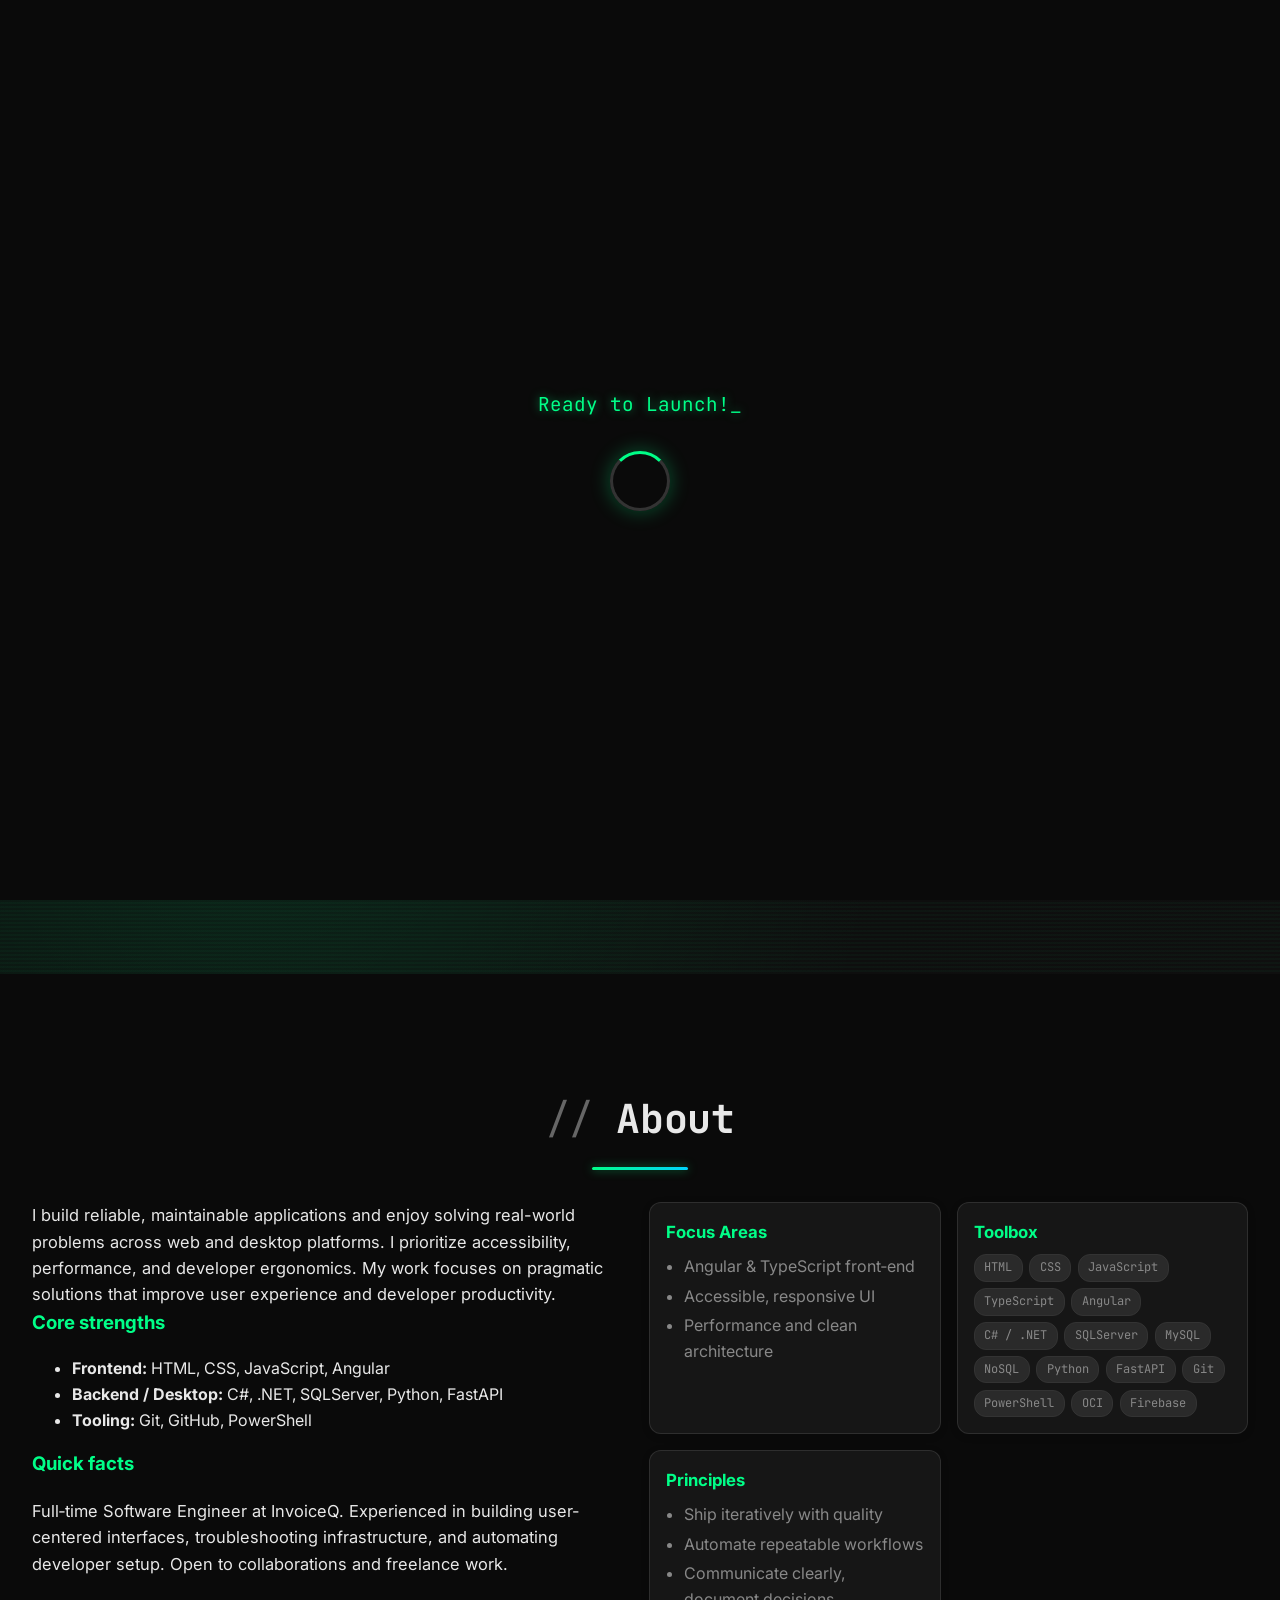
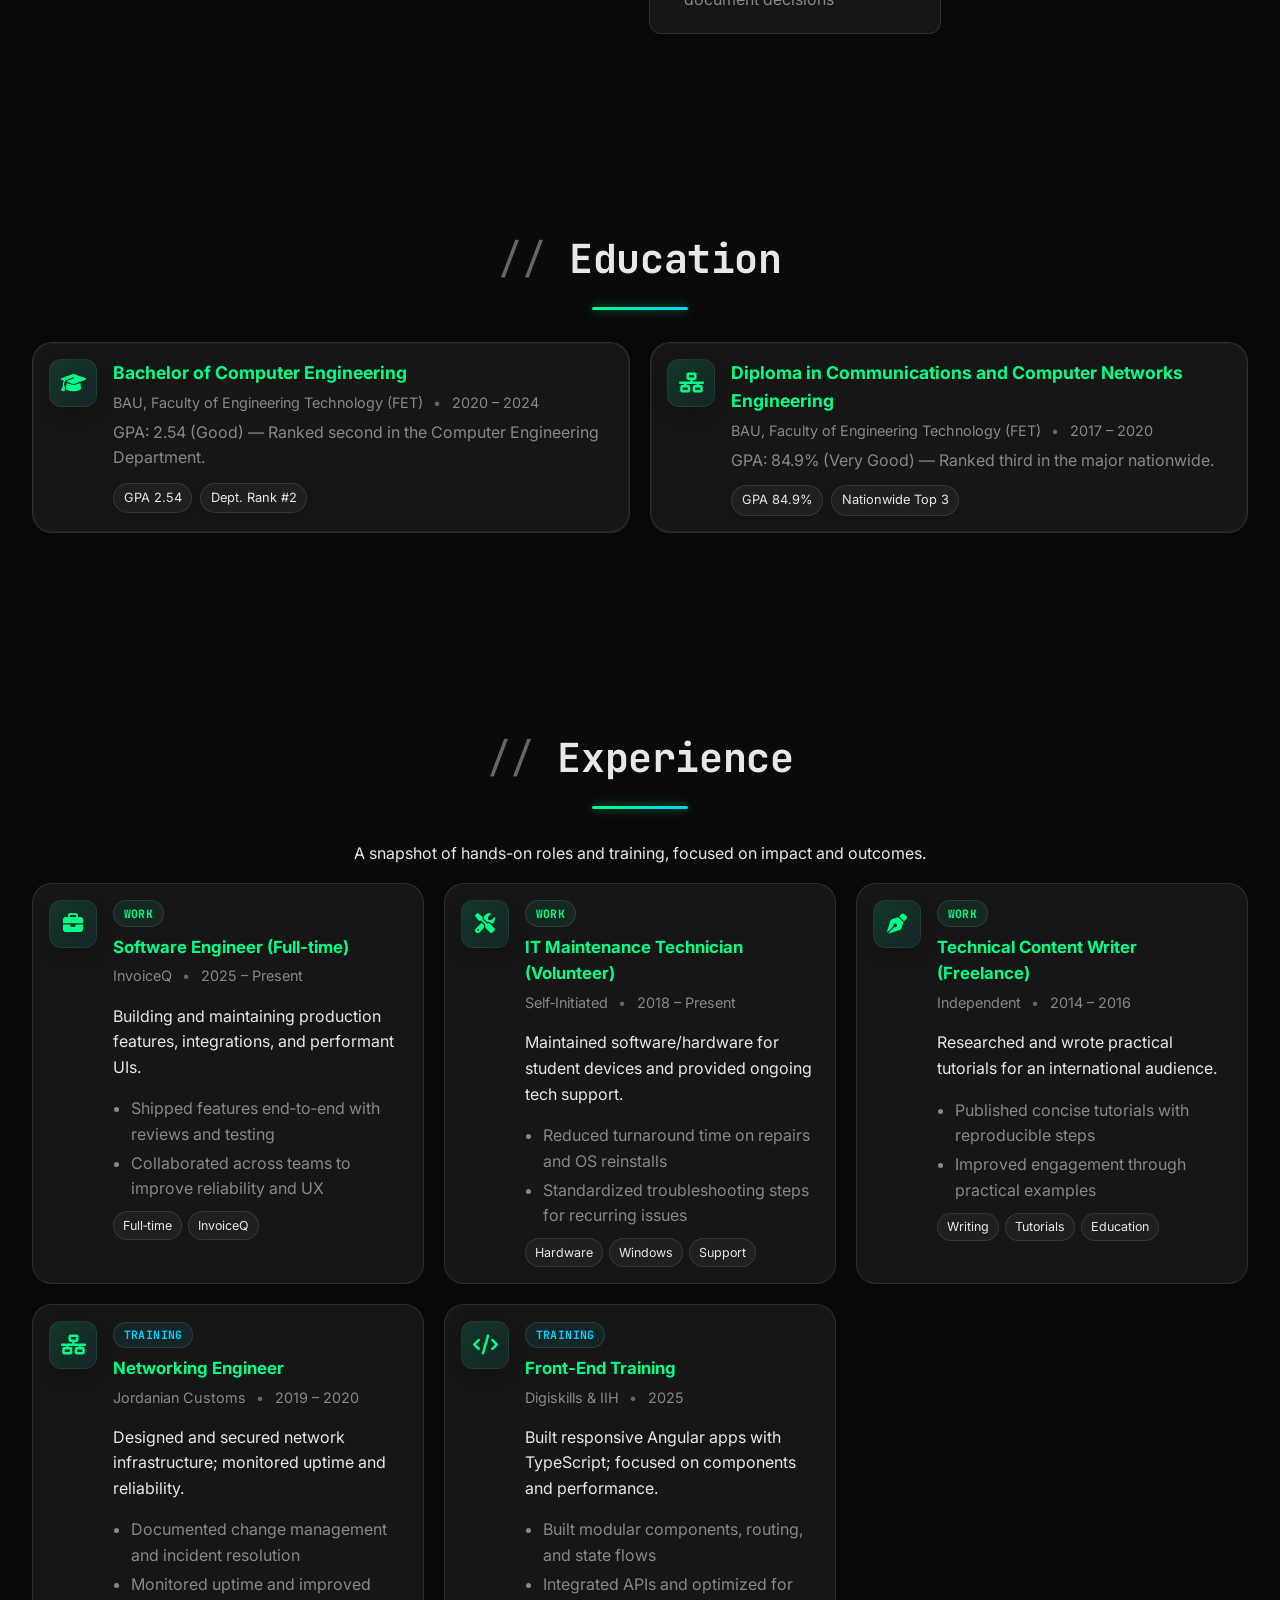
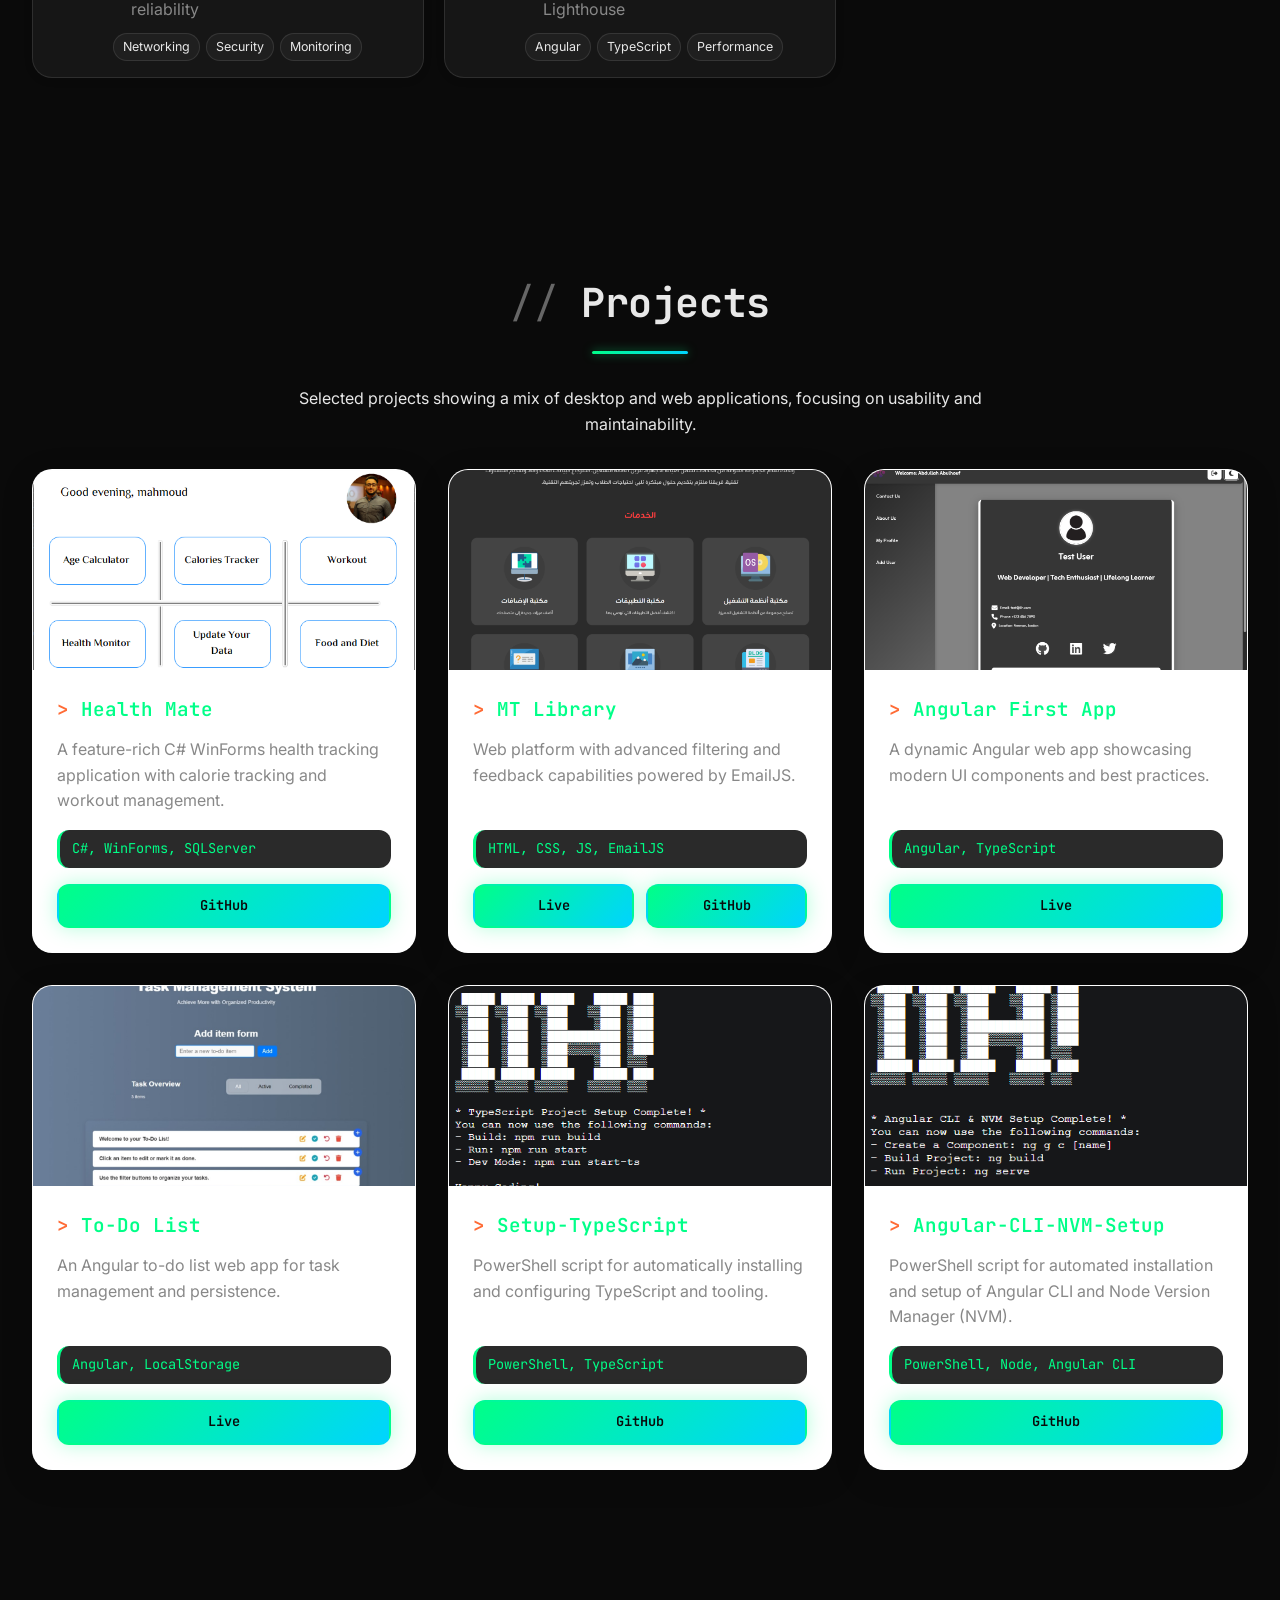
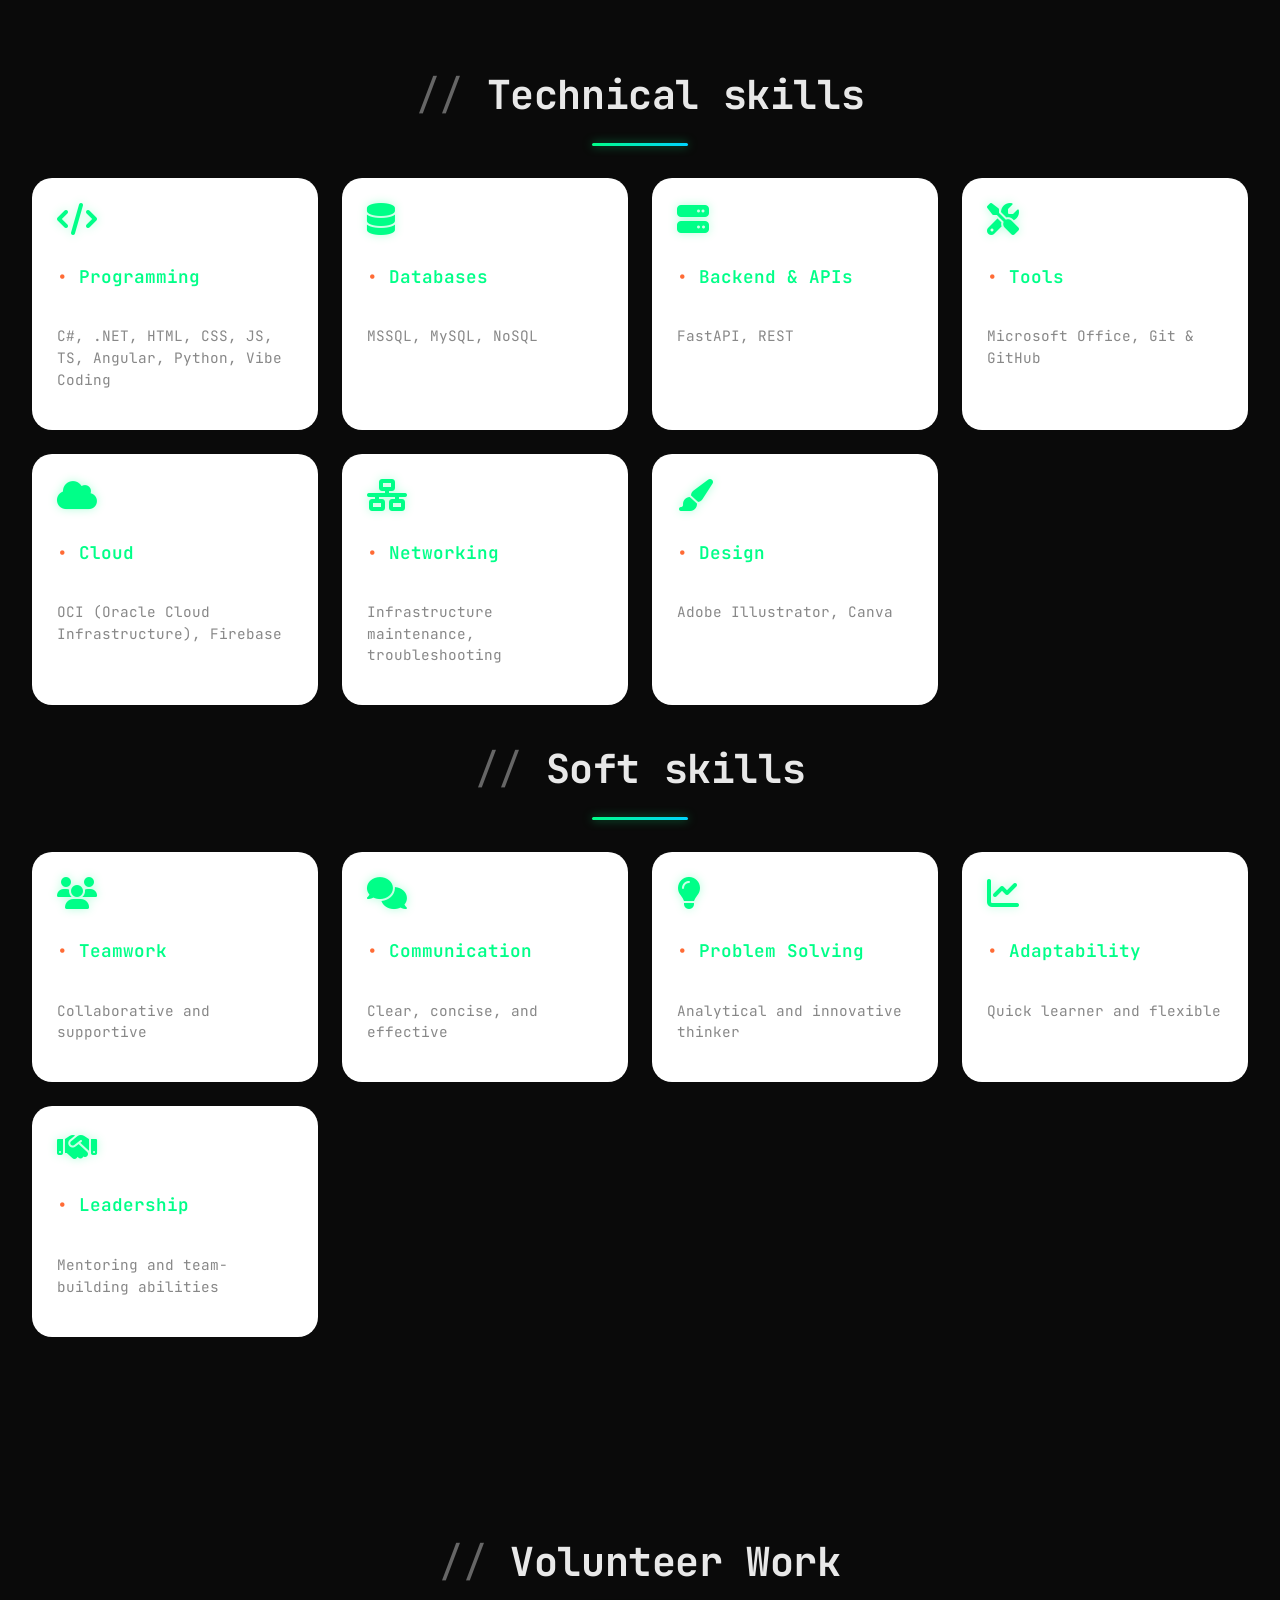
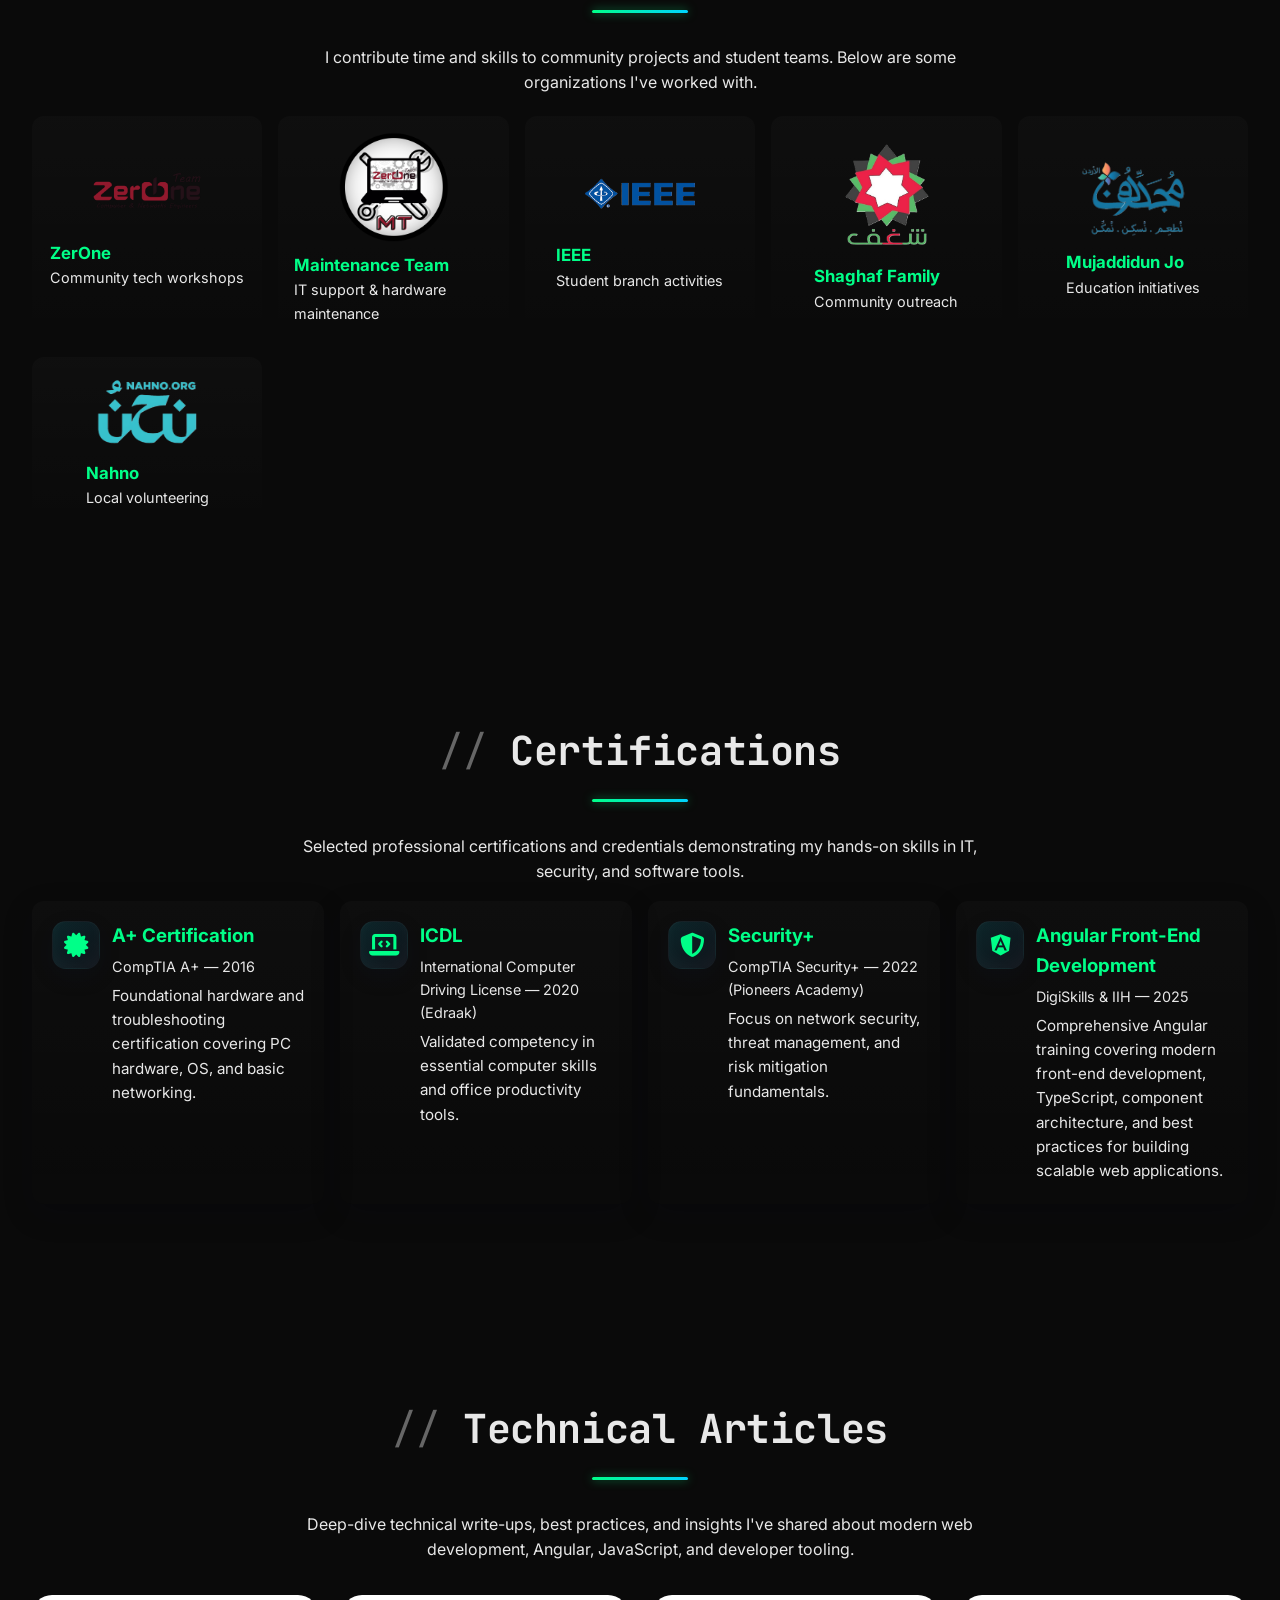
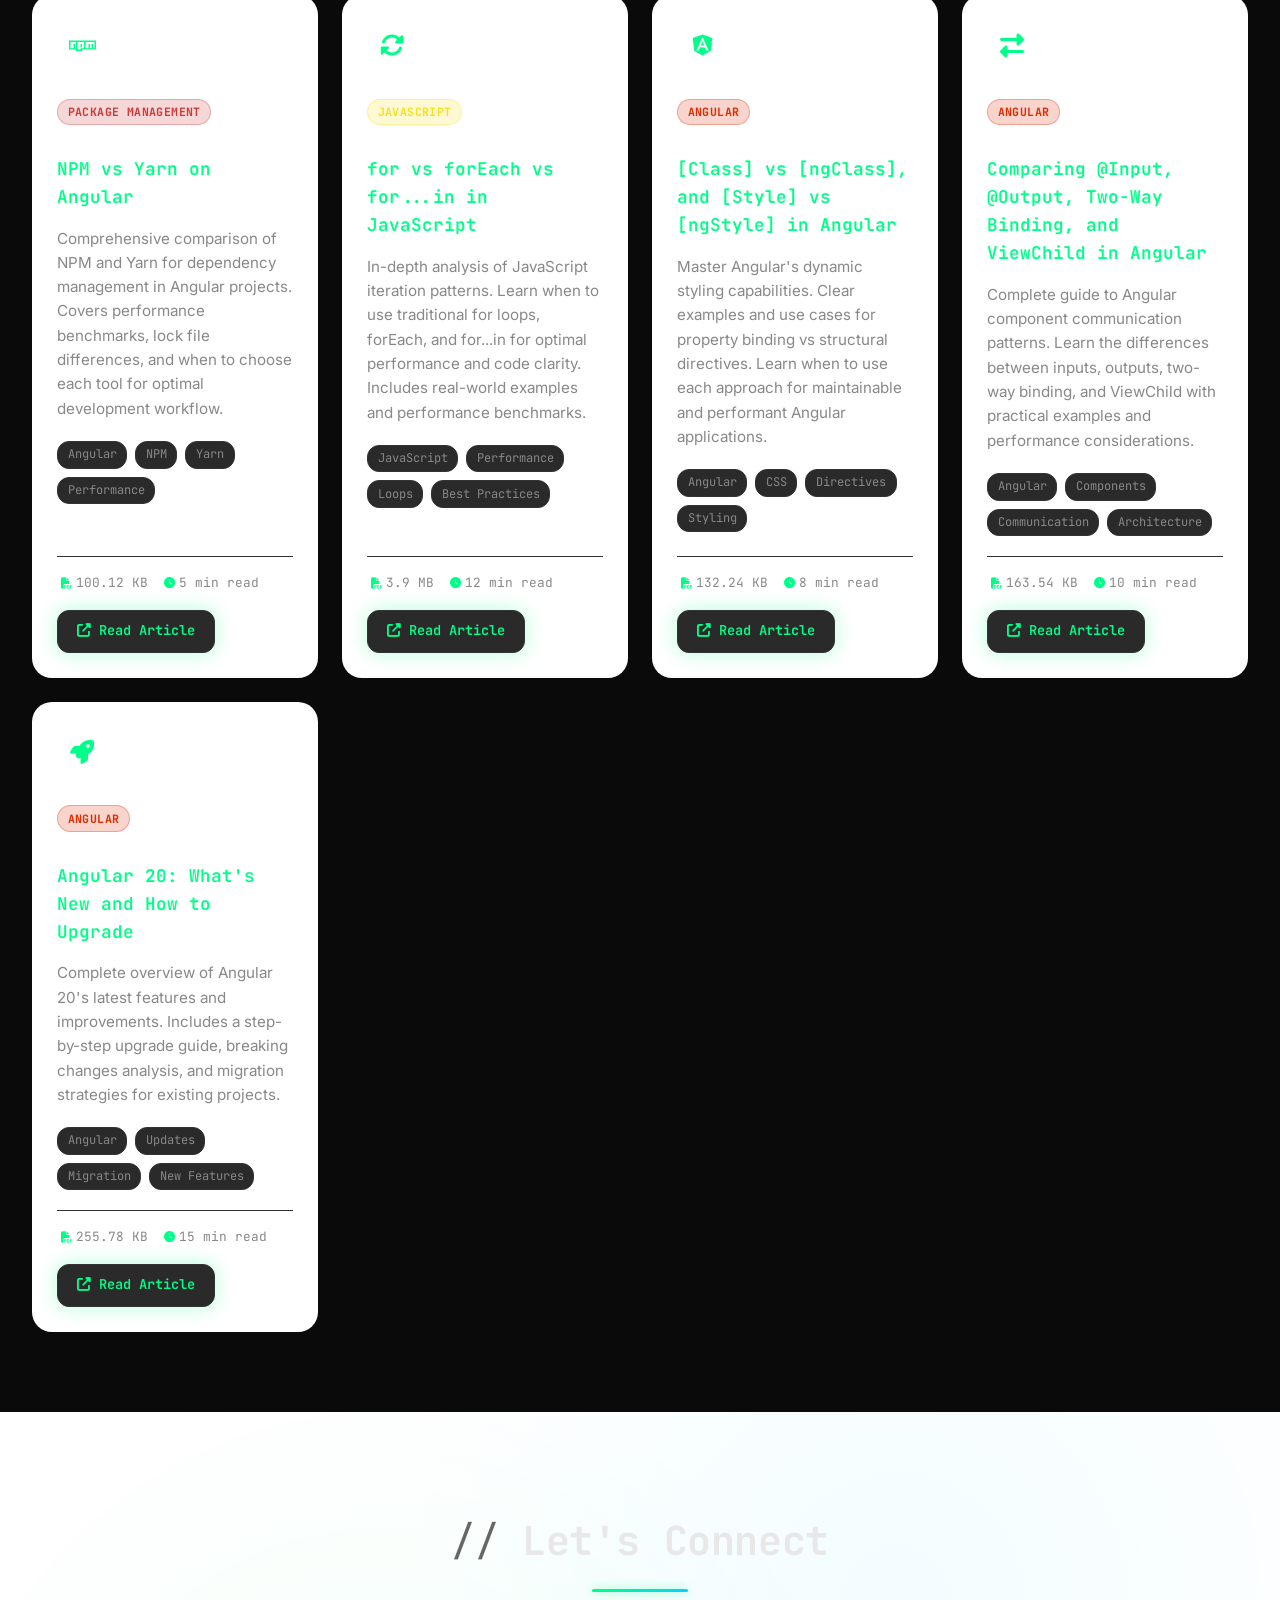
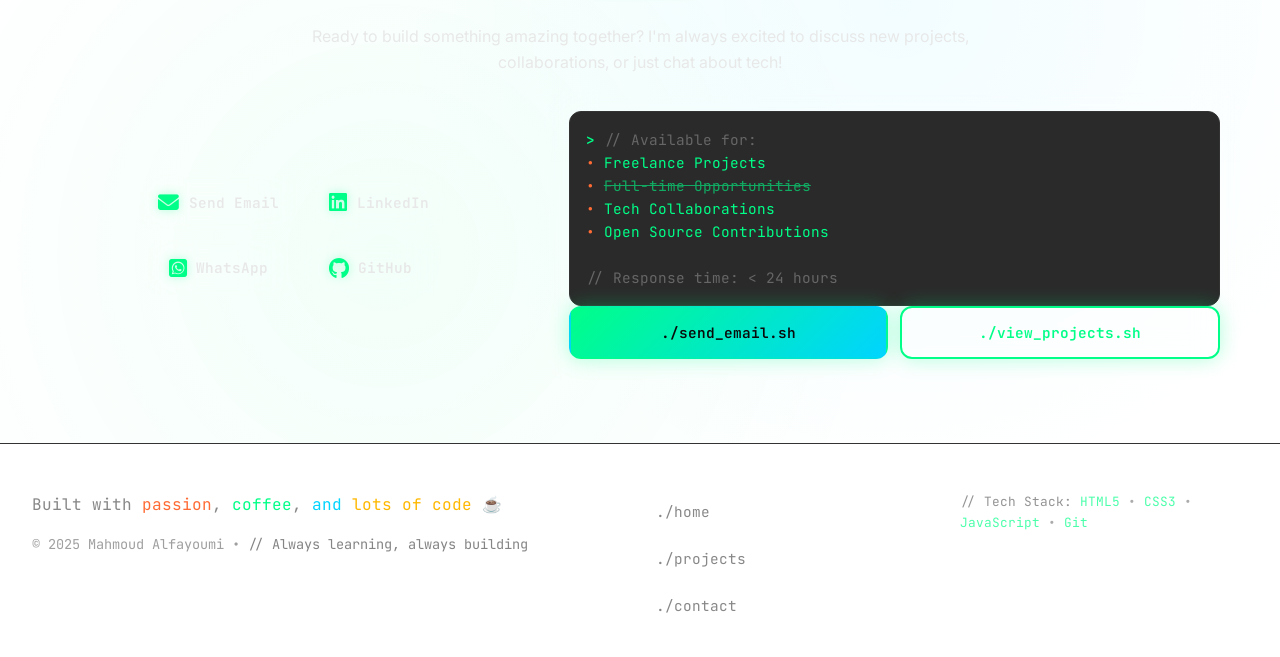
==== commit b5195a63: "Update portfolio website: refine README for clarity, enhance index.html with Open Graph metadata, an" ====
--- a/index.html
+++ b/index.html
@@ -11,7 +11,7 @@
 
     <meta property="og:title" content="Mahmoud Alfayoumi - Portfolio" />
     <meta property="og:description" content="Computer Engineer | IT Maintenance | Web & Software Developer" />
-    <meta property="og:image" content="assets/preview.webp" /> <!-- Not Added -->
+    <meta property="og:image" content="assets/preview.webp" /> 
     <meta property="og:url" content="https://mahmoud-faiyumi.github.io/Portfolio/" />
     <meta property="og:type" content="website" />
 
--- a/style/style.css
+++ b/style/style.css
@@ -1,7 +1,4 @@
-/* Modernized stylesheet - cleaned and simplified */
-
 :root {
-  /* Modern Coding Theme Colors */
   --primary-color: #00ff88;
   --secondary-color: #00d4ff;
   --accent: #ff6b35;
@@ -9,55 +6,47 @@
   --warning: #ffb800;
   --error: #ff4757;
 
-  /* Dark Theme - Terminal Inspired */
   --dark-bg: #0a0a0a;
   --dark-surface: #1a1a1a;
   --dark-elevated: #2a2a2a;
   --dark-border: #333333;
 
-  /* Light Theme - Clean Code */
   --light-bg: #fafafa;
   --light-surface: #ffffff;
   --light-elevated: #f5f5f5;
   --light-border: #e0e0e0;
 
-  /* Text Colors */
   --text-on-dark: #e8e8e8;
   --text-on-light: #1a1a1a;
   --text-muted: #888888;
   --text-accent: #00ff88;
 
-  /* Code Syntax Colors */
   --syntax-keyword: #ff6b35;
   --syntax-string: #00ff88;
   --syntax-comment: #666666;
   --syntax-function: #00d4ff;
   --syntax-variable: #ffb800;
 
-  /* Layout */
   --section-padding: 5rem 0;
   --container-max-width: 1400px;
   --border-radius: 12px;
   --border-radius-lg: 20px;
 
-  /* Animations */
   --transition-speed: 0.3s;
   --transition-slow: 0.6s;
   --ease-out: cubic-bezier(0.25, 0.46, 0.45, 0.94);
   --ease-smooth: cubic-bezier(0.22, 1, 0.36, 1);
   --ease-bounce: cubic-bezier(0.68, -0.55, 0.265, 1.55);
 
-  /* Layout constants */
   --header-height: 72px;
 
-  /* Shadows */
   --shadow-sm: 0 2px 8px rgba(0, 0, 0, 0.1);
   --shadow-md: 0 8px 32px rgba(0, 0, 0, 0.15);
   --shadow-lg: 0 16px 64px rgba(0, 0, 0, 0.2);
   --shadow-glow: 0 0 20px rgba(0, 255, 136, 0.3);
   --shadow-glow-blue: 0 0 20px rgba(0, 212, 255, 0.3);
 
-  /* Glassmorphism */
+
   --glass-bg: rgba(255, 255, 255, 0.05);
   --glass-border: rgba(255, 255, 255, 0.1);
   --glass-backdrop: blur(20px);
@@ -91,20 +80,19 @@
   color: var(--text-on-light);
 }
 
-/* Code-style typography */
+
 .code-font {
   font-family: 'JetBrains Mono', 'Fira Code', 'Consolas', monospace;
   font-variant-ligatures: common-ligatures;
 }
 
-/* Terminal-style text effects */
+
 .terminal-text {
   font-family: 'JetBrains Mono', monospace;
   color: var(--primary-color);
   text-shadow: 0 0 10px rgba(0, 255, 136, 0.5);
 }
 
-/* Glitch effect for special elements */
 .glitch {
   position: relative;
   color: var(--primary-color);
@@ -175,7 +163,6 @@
   padding: 0 1rem;
 }
 
-/* Header - Enhanced Terminal Style */
 .header {
   background: linear-gradient(135deg,
       rgba(10, 10, 10, 0.95) 0%,
@@ -196,7 +183,6 @@
   box-shadow: 0 4px 20px rgba(0, 0, 0, 0.3);
 }
 
-/* ensure header reserves space so drawer can sit beneath */
 .header {
   min-height: var(--header-height);
 }
@@ -288,8 +274,6 @@
   background: transparent;
 }
 
-/* no hover underline */
-
 .logo-accent {
   color: var(--primary-color);
   text-shadow: 0 0 15px rgba(0, 255, 136, 0.4);
@@ -303,13 +287,10 @@
   margin-left: 2px;
 }
 
-/* Logo main text minimal hover (color only) */
 .logo-main {
   color: var(--text-on-dark);
   transition: color var(--transition-speed) var(--ease-out);
 }
-
-/* no hover color change for logo-main */
 
 .nav {
   display: block;
@@ -362,8 +343,6 @@
 .nav-links li a.active::before {
   transform: scaleX(1);
 }
-
-/* theme toggle removed */
 
 .menu-toggle {
   display: none;
@@ -401,9 +380,6 @@
   background: var(--dark-bg);
 }
 
-/* overlay removed */
-
-/* Mobile/Tablet: collapse nav into overlay panel */
 @media (max-width: 1050px) {
   .nav {
     position: fixed;
@@ -439,7 +415,6 @@
     align-items: stretch;
   }
 
-  /* ensure links are visible when menu is open */
   .nav.open .nav-links,
   .nav-links.open {
     display: flex;
@@ -464,7 +439,6 @@
     backdrop-filter: var(--glass-backdrop);
   }
 
-  /* code-style prompt prefix */
   .nav-links li a::before {
     content: '> ';
     color: var(--primary-color);
@@ -477,7 +451,6 @@
     transform: none;
   }
 
-  /* ensure no underline/indicator lines on hover/active in drawer */
   .nav-links li a:hover::before,
   .nav-links li a:focus::before,
   .nav-links li a.active::before {
@@ -491,7 +464,6 @@
     display: none;
   }
 
-  /* hover/focus/active like .btn-secondary */
   .nav-links li a:hover,
   .nav-links li a:focus,
   .nav-links li a.active {
@@ -501,7 +473,6 @@
     box-shadow: var(--shadow-glow);
   }
 
-  /* amplify active state when drawer is open */
   .nav.open .nav-links li a.active {
     position: relative;
     outline: 2px solid rgba(0, 255, 136, 0.25);
@@ -544,7 +515,6 @@
   }
 }
 
-/* HERO - Terminal Style */
 .hero {
   position: relative;
   min-height: 100vh;
@@ -643,7 +613,6 @@
   margin-top: 2rem;
 }
 
-/* Terminal cursor animation */
 .terminal-cursor {
   display: inline-block;
   width: 2px;
@@ -653,7 +622,6 @@
   margin-left: 2px;
 }
 
-/* Matrix-style background particles */
 .hero-particles {
   position: absolute;
   top: 0;
@@ -694,7 +662,6 @@
   }
 }
 
-/* Buttons - Modern Coding Style */
 .btn {
   display: inline-flex;
   align-items: center;
@@ -752,7 +719,7 @@
   box-shadow: var(--shadow-glow);
 }
 
-/* JS-triggered button animation (used by script.js) */
+
 .btn-animate {
   animation: btnPulse 0.6s var(--ease-bounce) both;
 }
@@ -774,7 +741,6 @@
   }
 }
 
-/* Code-style button variants */
 .btn-code {
   background: var(--dark-elevated);
   color: var(--primary-color);
@@ -788,7 +754,6 @@
   border-color: var(--primary-color);
 }
 
-/* Sections */
 .section {
   padding: var(--section-padding);
   opacity: 0;
@@ -839,7 +804,6 @@
   line-height: 1.6;
 }
 
-/* About */
 .lead {
   font-size: 1.05rem;
   color: var(--muted);
@@ -859,7 +823,6 @@
   color: var(--primary-color);
 }
 
-/* About profile reveal - leverages existing section observer which adds .visible to sections */
 .about .profile {
   opacity: 0;
   transform: translateY(10px) scale(.995);
@@ -872,7 +835,6 @@
   transition-delay: 140ms;
 }
 
-/* Slight typographic tightening for leads and paragraphs */
 .lead {
   font-size: 1.03rem;
   font-weight: 400;
@@ -884,7 +846,6 @@
   opacity: .95;
 }
 
-/* About - profile image and CTAs */
 .about-cards {
   display: grid;
   grid-template-columns: repeat(auto-fit, minmax(240px, 1fr));
@@ -931,7 +892,6 @@
   list-style: none;
 }
 
-/* CTA button entrance stagger */
 .about .profile-cta .btn {
   transform: translateY(8px);
   opacity: 0;
@@ -955,13 +915,11 @@
   transition-delay: .34s;
 }
 
-/* Small accessibility touch: focus visible for interactive elements */
 .btn:focus {
   outline: 3px solid rgba(6, 182, 212, 0.18);
   outline-offset: 3px;
 }
 
-/* Timeline */
 .timeline {
   list-style: none;
   border-left: 2px solid var(--primary-color);
@@ -987,7 +945,6 @@
   border-radius: 50%;
 }
 
-/* Education - modern cards */
 .edu-grid {
   display: grid;
   grid-template-columns: repeat(auto-fit, minmax(320px, 1fr));
@@ -1064,7 +1021,6 @@
   list-style: none;
 }
 
-/* Education extras */
 .edu-highlights {
   margin: .6rem 0 0;
   padding-left: 1.1rem;
@@ -1108,7 +1064,6 @@
   box-shadow: inset 0 0 0 1px rgba(255, 255, 255, 0.04);
 }
 
-/* Projects - Modern Glassmorphism */
 .project-grid {
   display: grid;
   grid-template-columns: repeat(auto-fit, minmax(320px, 1fr));
@@ -1222,7 +1177,6 @@
   justify-content: center;
 }
 
-/* Certifications grid */
 .cert-grid {
   display: grid;
   grid-template-columns: repeat(auto-fit, minmax(220px, 1fr));
@@ -1249,7 +1203,6 @@
   box-shadow: 0 24px 40px rgba(2, 6, 23, 0.2);
 }
 
-/* Certification badge - enforce square shape and prevent content from stretching container */
 .cert-badge {
   --size: 48px;
   box-sizing: border-box;
@@ -1280,7 +1233,6 @@
   display: block;
 }
 
-/* interactive badge micro-interaction */
 .cert-card:hover .cert-badge,
 .cert-card:focus .cert-badge,
 .cert-card:focus-visible .cert-badge {
@@ -1288,7 +1240,6 @@
   box-shadow: 0 20px 40px rgba(6, 24, 56, 0.18);
 }
 
-/* larger badges on wider screens */
 @media (min-width: 900px) {
   .cert-badge {
     border-radius: 14px;
@@ -1300,7 +1251,6 @@
   }
 }
 
-/* support for image badges if used later */
 .cert-badge img {
   width: 100%;
   height: 100%;
@@ -1320,13 +1270,11 @@
   font-size: .95rem;
 }
 
-/* Reveal when section becomes visible (IntersectionObserver toggles `.visible` on sections) */
 .certifications.visible .cert-card {
   opacity: 1;
   transform: none;
 }
 
-/* Staggered reveal for cards */
 .certifications.visible .cert-card:nth-child(1) {
   transition-delay: .06s;
 }
@@ -1339,7 +1287,6 @@
   transition-delay: .18s;
 }
 
-/* Keyboard accessibility */
 .cert-card:focus {
   outline: none;
   box-shadow: 0 0 0 4px rgba(6, 182, 212, 0.12);
@@ -1351,7 +1298,6 @@
   outline-offset: 2px;
 }
 
-/* Respect reduced motion */
 @media (prefers-reduced-motion: reduce) {
 
   .cert-card,
@@ -1362,7 +1308,6 @@
   }
 }
 
-/* Skills & Articles - Modern Coding Style */
 .skills-grid,
 .articles-grid {
   display: grid;
@@ -1595,7 +1540,6 @@
   font-family: 'JetBrains Mono', monospace;
 }
 
-/* Utilities for previously inline styles */
 .section-intro {
   text-align: center;
   color: var(--muted);
@@ -1619,7 +1563,6 @@
   margin-bottom: 1.25rem;
 }
 
-/* Volunteer section */
 .volunteer-grid {
   display: grid;
   grid-template-columns: repeat(auto-fit, minmax(200px, 1fr));
@@ -1675,7 +1618,6 @@
   }
 }
 
-/* Contact & Footer - Modern Coding Style */
 .contact {
   background: var(--dark-surface);
   padding: 4rem 2rem;
@@ -1855,7 +1797,6 @@
   opacity: 0.7;
 }
 
-/* Syntax highlighting classes */
 .syntax-keyword {
   color: var(--syntax-keyword);
 }
@@ -1894,7 +1835,6 @@
   }
 }
 
-/* Loading Screen - Terminal Style */
 #loading {
   position: fixed;
   inset: 0;
@@ -1903,8 +1843,9 @@
   flex-direction: column;
   align-items: center;
   justify-content: center;
-  z-index: 10000; 
-  transition: opacity 320ms var(--ease-out), transform 320ms var(--ease-out), visibility 320ms var(--ease-out);
+  z-index: 10000;
+  transition: opacity 1000ms var(--ease-smooth), transform 1000ms var(--ease-smooth), visibility 0s linear 1000ms;
+  will-change: opacity, transform;
   font-family: 'JetBrains Mono', monospace;
 }
 
@@ -1936,30 +1877,39 @@
   }
 }
 
-
 @keyframes progress {
   to {
     width: 100%;
   }
 }
 
-/* When JS adds .hidden, fade out and make non-interactive */
 #loading.hidden {
   opacity: 0;
   visibility: hidden;
   pointer-events: none;
   transform: translateY(-6px);
-  transition: opacity 320ms var(--ease-out), visibility 320ms var(--ease-out), transform 320ms var(--ease-out);
-  z-index: -1;
-}
-
-/* Utilities */
+}
+
+#loading .spinner,
+#loading .loading-text {
+  transition: opacity 1000ms var(--ease-smooth), transform 1000ms var(--ease-smooth);
+}
+
+#loading.hidden .spinner {
+  opacity: 0;
+  transform: translateY(-4px) scale(0.96);
+}
+
+#loading.hidden .loading-text {
+  opacity: 0;
+  transform: translateY(-8px);
+}
+
 .sp {
   font-style: italic;
   color: var(--text-muted);
 }
 
-/* Additional modern coding touches */
 .code-block {
   background: var(--dark-elevated);
   border: 1px solid var(--dark-border);
@@ -1978,7 +1928,7 @@
   font-weight: 600;
 }
 
-/* Scrollbar styling for webkit browsers */
+
 ::-webkit-scrollbar {
   width: 8px;
 }
@@ -1996,7 +1946,7 @@
   background: var(--secondary-color);
 }
 
-/* Selection styling */
+
 ::selection {
   background: var(--primary-color);
   color: var(--dark-bg);
@@ -2007,7 +1957,6 @@
   color: var(--dark-bg);
 }
 
-/* Responsive Design */
 @media (max-width: 768px) {
   .hero-title {
     font-size: clamp(1.8rem, 6vw, 2.5rem);
@@ -2111,7 +2060,6 @@
   }
 }
 
-/* Reduced motion: remove entrance animations */
 @media (prefers-reduced-motion: reduce) {
 
   .about .profile,
@@ -2126,20 +2074,18 @@
   }
 }
 
-/* Experience Section */
 .experience-grid {
-    display: grid;
-    grid-template-columns: 1fr;
-    gap: 2rem 4rem;
+  display: grid;
+  grid-template-columns: 1fr;
+  gap: 2rem 4rem;
 }
 
 @media (min-width: 768px) {
-    .experience-grid {
-        grid-template-columns: repeat(2, 1fr);
-    }
-}
-
-/* Show menu toggle and hide inline nav on <=1050px */
+  .experience-grid {
+    grid-template-columns: repeat(2, 1fr);
+  }
+}
+
 @media (max-width: 1050px) {
   .menu-toggle {
     display: inline-flex;
@@ -2170,62 +2116,60 @@
 }
 
 .experience-subheading {
-    font-size: 1.5rem;
-    color: var(--primary-color);
-    margin-bottom: 1.5rem;
-    padding-bottom: 0.5rem;
-    border-bottom: 2px solid var(--border-color);
+  font-size: 1.5rem;
+  color: var(--primary-color);
+  margin-bottom: 1.5rem;
+  padding-bottom: 0.5rem;
+  border-bottom: 2px solid var(--border-color);
 }
 
 .experience-item {
-    position: relative;
-    padding-left: 1.5rem;
-    margin-bottom: 2rem;
+  position: relative;
+  padding-left: 1.5rem;
+  margin-bottom: 2rem;
 }
 
 .experience-item::before {
-    content: '';
-    position: absolute;
-    left: 0;
-    top: 0.5rem;
-    width: 10px;
-    height: 10px;
-    border-radius: 50%;
-    background-color: var(--primary-color);
-    transform: translateX(-50%);
+  content: '';
+  position: absolute;
+  left: 0;
+  top: 0.5rem;
+  width: 10px;
+  height: 10px;
+  border-radius: 50%;
+  background-color: var(--primary-color);
+  transform: translateX(-50%);
 }
 
 .experience-item:not(:last-child)::after {
-    content: '';
-    position: absolute;
-    left: 0;
-    top: 1.5rem;
-    bottom: -1rem;
-    width: 2px;
-    background-color: var(--border-color);
-    transform: translateX(-50%);
-}
-
+  content: '';
+  position: absolute;
+  left: 0;
+  top: 1.5rem;
+  bottom: -1rem;
+  width: 2px;
+  background-color: var(--border-color);
+  transform: translateX(-50%);
+}
 
 .experience-item h4 {
-    font-size: 1.2rem;
-    margin-bottom: 0.25rem;
+  font-size: 1.2rem;
+  margin-bottom: 0.25rem;
 }
 
 .experience-meta {
-    display: flex;
-    flex-wrap: wrap;
-    gap: 0.5rem 1rem;
-    font-size: 0.9rem;
-    color: var(--text-muted);
-    margin-bottom: 0.75rem;
+  display: flex;
+  flex-wrap: wrap;
+  gap: 0.5rem 1rem;
+  font-size: 0.9rem;
+  color: var(--text-muted);
+  margin-bottom: 0.75rem;
 }
 
 .experience-item p:last-child {
-    margin-bottom: 0;
-}
-
-/* Experience grid like Education */
+  margin-bottom: 0;
+}
+
 .exp-grid {
   display: grid;
   grid-template-columns: repeat(auto-fit, minmax(320px, 1fr));
@@ -2287,7 +2231,7 @@
   opacity: .7;
 }
 
-/* Experience category badges */
+
 .category-badge {
   display: inline-block;
   padding: 0.2rem 0.6rem;
@@ -2338,88 +2282,87 @@
   color: var(--text-on-dark);
 }
 
-/* Contact section */
 .contact-container {
-    text-align: center;
+  text-align: center;
 }
 
 .contact-grid {
-    display: grid;
-    grid-template-columns: 1fr;
-    gap: 1.5rem;
-    align-items: start;
-    margin-top: 1rem;
+  display: grid;
+  grid-template-columns: 1fr;
+  gap: 1.5rem;
+  align-items: start;
+  margin-top: 1rem;
 }
 
 @media (min-width: 720px) {
-    .contact-grid {
-        grid-template-columns: 40% 60%;
-        align-items: center;
-    }
+  .contact-grid {
+    grid-template-columns: 40% 60%;
+    align-items: center;
+  }
 }
 
 .contact-methods {
-    display: flex;
-    gap: 0.75rem;
-    justify-content: center;
-    flex-wrap: wrap;
+  display: flex;
+  gap: 0.75rem;
+  justify-content: center;
+  flex-wrap: wrap;
 }
 
 .contact-btn {
-    display: inline-flex;
-    align-items: center;
-    gap: 0.6rem;
-    padding: 0.9rem 1.1rem;
-    background: var(--card-bg);
-    border-radius: 10px;
-    box-shadow: var(--shadow-elevation-1);
-    color: var(--text-color);
-    text-decoration: none;
-    transition: transform 160ms ease, box-shadow 160ms ease;
-    min-width: 140px;
+  display: inline-flex;
+  align-items: center;
+  gap: 0.6rem;
+  padding: 0.9rem 1.1rem;
+  background: var(--card-bg);
+  border-radius: 10px;
+  box-shadow: var(--shadow-elevation-1);
+  color: var(--text-color);
+  text-decoration: none;
+  transition: transform 160ms ease, box-shadow 160ms ease;
+  min-width: 140px;
 }
 
 .contact-btn:hover,
 .contact-btn:focus {
-    transform: translateY(-4px);
-    box-shadow: var(--shadow-elevation-2);
+  transform: translateY(-4px);
+  box-shadow: var(--shadow-elevation-2);
 }
 
 .contact-icon {
-    font-size: 1.3rem;
-    display: inline-flex;
-    align-items: center;
-    justify-content: center;
+  font-size: 1.3rem;
+  display: inline-flex;
+  align-items: center;
+  justify-content: center;
 }
 
 .contact-text {
-    font-weight: 600;
+  font-weight: 600;
 }
 
 .contact-card {
   background: linear-gradient(180deg, rgba(255, 255, 255, 0.02), rgba(255, 255, 255, 0.01));
-    border: 1px solid var(--border-color);
-    padding: 1.25rem;
-    border-radius: 10px;
-    box-shadow: var(--shadow-elevation-1);
-    text-align: left;
+  border: 1px solid var(--border-color);
+  padding: 1.25rem;
+  border-radius: 10px;
+  box-shadow: var(--shadow-elevation-1);
+  text-align: left;
 }
 
 .contact-card .lead {
-    margin: 0 0 1rem 0;
+  margin: 0 0 1rem 0;
 }
 
 .contact-card-actions {
-    display: flex;
-    gap: 0.75rem;
+  display: flex;
+  gap: 0.75rem;
 }
 
 @media (max-width: 719px) {
-    .contact-card {
-        text-align: center;
-    }
-
-    .contact-card-actions {
-        justify-content: center;
-    }
+  .contact-card {
+    text-align: center;
+  }
+
+  .contact-card-actions {
+    justify-content: center;
+  }
 }
--- a/style/all.min.css
+++ b/style/all.min.css
@@ -0,0 +1,5 @@
+
+.fa{font-family:var(--fa-style-family,"Font Awesome 6 Free");font-weight:var(--fa-style,900)}.fa,.fa-brands,.fa-regular,.fa-solid,.fab,.far,.fas{-moz-osx-font-smoothing:grayscale;-webkit-font-smoothing:antialiased;display:var(--fa-display,inline-block);font-style:normal;font-variant:normal;line-height:1;text-rendering:auto}.fa-brands:before,.fa-regular:before,.fa-solid:before,.fa:before,.fab:before,.far:before,.fas:before{content:var(--fa)}.fa-classic,.fa-regular,.fa-solid,.far,.fas{font-family:"Font Awesome 6 Free"}.fa-brands,.fab{font-family:"Font Awesome 6 Brands"}.fa-1x{font-size:1em}.fa-2x{font-size:2em}.fa-3x{font-size:3em}.fa-4x{font-size:4em}.fa-5x{font-size:5em}.fa-6x{font-size:6em}.fa-7x{font-size:7em}.fa-8x{font-size:8em}.fa-9x{font-size:9em}.fa-10x{font-size:10em}.fa-2xs{font-size:.625em;line-height:.1em;vertical-align:.225em}.fa-xs{font-size:.75em;line-height:.08333em;vertical-align:.125em}.fa-sm{font-size:.875em;line-height:.07143em;vertical-align:.05357em}.fa-lg{font-size:1.25em;line-height:.05em;vertical-align:-.075em}.fa-xl{font-size:1.5em;line-height:.04167em;vertical-align:-.125em}.fa-2xl{font-size:2em;line-height:.03125em;vertical-align:-.1875em}.fa-fw{text-align:center;width:1.25em}.fa-ul{list-style-type:none;margin-left:var(--fa-li-margin,2.5em);padding-left:0}.fa-ul>li{position:relative}.fa-li{left:calc(var(--fa-li-width, 2em)*-1);position:absolute;text-align:center;width:var(--fa-li-width,2em);line-height:inherit}.fa-border{border-radius:var(--fa-border-radius,.1em);border:var(--fa-border-width,.08em) var(--fa-border-style,solid) var(--fa-border-color,#eee);padding:var(--fa-border-padding,.2em .25em .15em)}.fa-pull-left{float:left;margin-right:var(--fa-pull-margin,.3em)}.fa-pull-right{float:right;margin-left:var(--fa-pull-margin,.3em)}.fa-beat{animation-name:fa-beat;animation-delay:var(--fa-animation-delay,0s);animation-direction:var(--fa-animation-direction,normal);animation-duration:var(--fa-animation-duration,1s);animation-iteration-count:var(--fa-animation-iteration-count,infinite);animation-timing-function:var(--fa-animation-timing,ease-in-out)}.fa-bounce{animation-name:fa-bounce;animation-delay:var(--fa-animation-delay,0s);animation-direction:var(--fa-animation-direction,normal);animation-duration:var(--fa-animation-duration,1s);animation-iteration-count:var(--fa-animation-iteration-count,infinite);animation-timing-function:var(--fa-animation-timing,cubic-bezier(.28,.84,.42,1))}.fa-fade{animation-name:fa-fade;animation-iteration-count:var(--fa-animation-iteration-count,infinite);animation-timing-function:var(--fa-animation-timing,cubic-bezier(.4,0,.6,1))}.fa-beat-fade,.fa-fade{animation-delay:var(--fa-animation-delay,0s);animation-direction:var(--fa-animation-direction,normal);animation-duration:var(--fa-animation-duration,1s)}.fa-beat-fade{animation-name:fa-beat-fade;animation-iteration-count:var(--fa-animation-iteration-count,infinite);animation-timing-function:var(--fa-animation-timing,cubic-bezier(.4,0,.6,1))}.fa-flip{animation-name:fa-flip;animation-delay:var(--fa-animation-delay,0s);animation-direction:var(--fa-animation-direction,normal);animation-duration:var(--fa-animation-duration,1s);animation-iteration-count:var(--fa-animation-iteration-count,infinite);animation-timing-function:var(--fa-animation-timing,ease-in-out)}.fa-shake{animation-name:fa-shake;animation-duration:var(--fa-animation-duration,1s);animation-iteration-count:var(--fa-animation-iteration-count,infinite);animation-timing-function:var(--fa-animation-timing,linear)}.fa-shake,.fa-spin{animation-delay:var(--fa-animation-delay,0s);animation-direction:var(--fa-animation-direction,normal)}.fa-spin{animation-name:fa-spin;animation-duration:var(--fa-animation-duration,2s);animation-iteration-count:var(--fa-animation-iteration-count,infinite);animation-timing-function:var(--fa-animation-timing,linear)}.fa-spin-reverse{--fa-animation-direction:reverse}.fa-pulse,.fa-spin-pulse{animation-name:fa-spin;animation-direction:var(--fa-animation-direction,normal);animation-duration:var(--fa-animation-duration,1s);animation-iteration-count:var(--fa-animation-iteration-count,infinite);animation-timing-function:var(--fa-animation-timing,steps(8))}@media (prefers-reduced-motion:reduce){.fa-beat,.fa-beat-fade,.fa-bounce,.fa-fade,.fa-flip,.fa-pulse,.fa-shake,.fa-spin,.fa-spin-pulse{animation-delay:-1ms;animation-duration:1ms;animation-iteration-count:1;transition-delay:0s;transition-duration:0s}}@keyframes fa-beat{0%,90%{transform:scale(1)}45%{transform:scale(var(--fa-beat-scale,1.25))}}@keyframes fa-bounce{0%{transform:scale(1) translateY(0)}10%{transform:scale(var(--fa-bounce-start-scale-x,1.1),var(--fa-bounce-start-scale-y,.9)) translateY(0)}30%{transform:scale(var(--fa-bounce-jump-scale-x,.9),var(--fa-bounce-jump-scale-y,1.1)) translateY(var(--fa-bounce-height,-.5em))}50%{transform:scale(var(--fa-bounce-land-scale-x,1.05),var(--fa-bounce-land-scale-y,.95)) translateY(0)}57%{transform:scale(1) translateY(var(--fa-bounce-rebound,-.125em))}64%{transform:scale(1) translateY(0)}to{transform:scale(1) translateY(0)}}@keyframes fa-fade{50%{opacity:var(--fa-fade-opacity,.4)}}@keyframes fa-beat-fade{0%,to{opacity:var(--fa-beat-fade-opacity,.4);transform:scale(1)}50%{opacity:1;transform:scale(var(--fa-beat-fade-scale,1.125))}}@keyframes fa-flip{50%{transform:rotate3d(var(--fa-flip-x,0),var(--fa-flip-y,1),var(--fa-flip-z,0),var(--fa-flip-angle,-180deg))}}@keyframes fa-shake{0%{transform:rotate(-15deg)}4%{transform:rotate(15deg)}8%,24%{transform:rotate(-18deg)}12%,28%{transform:rotate(18deg)}16%{transform:rotate(-22deg)}20%{transform:rotate(22deg)}32%{transform:rotate(-12deg)}36%{transform:rotate(12deg)}40%,to{transform:rotate(0deg)}}@keyframes fa-spin{0%{transform:rotate(0deg)}to{transform:rotate(1turn)}}.fa-rotate-90{transform:rotate(90deg)}.fa-rotate-180{transform:rotate(180deg)}.fa-rotate-270{transform:rotate(270deg)}.fa-flip-horizontal{transform:scaleX(-1)}.fa-flip-vertical{transform:scaleY(-1)}.fa-flip-both,.fa-flip-horizontal.fa-flip-vertical{transform:scale(-1)}.fa-rotate-by{transform:rotate(var(--fa-rotate-angle,0))}.fa-stack{display:inline-block;height:2em;line-height:2em;position:relative;vertical-align:middle;width:2.5em}.fa-stack-1x,.fa-stack-2x{left:0;position:absolute;text-align:center;width:100%;z-index:var(--fa-stack-z-index,auto)}.fa-stack-1x{line-height:inherit}.fa-stack-2x{font-size:2em}.fa-inverse{color:var(--fa-inverse,#fff)}
+
+.fa-0{--fa:"\30"}.fa-1{--fa:"\31"}.fa-2{--fa:"\32"}.fa-3{--fa:"\33"}.fa-4{--fa:"\34"}.fa-5{--fa:"\35"}.fa-6{--fa:"\36"}.fa-7{--fa:"\37"}.fa-8{--fa:"\38"}.fa-9{--fa:"\39"}.fa-fill-drip{--fa:"\f576"}.fa-arrows-to-circle{--fa:"\e4bd"}.fa-chevron-circle-right,.fa-circle-chevron-right{--fa:"\f138"}.fa-at{--fa:"\40"}.fa-trash-alt,.fa-trash-can{--fa:"\f2ed"}.fa-text-height{--fa:"\f034"}.fa-user-times,.fa-user-xmark{--fa:"\f235"}.fa-stethoscope{--fa:"\f0f1"}.fa-comment-alt,.fa-message{--fa:"\f27a"}.fa-info{--fa:"\f129"}.fa-compress-alt,.fa-down-left-and-up-right-to-center{--fa:"\f422"}.fa-explosion{--fa:"\e4e9"}.fa-file-alt,.fa-file-lines,.fa-file-text{--fa:"\f15c"}.fa-wave-square{--fa:"\f83e"}.fa-ring{--fa:"\f70b"}.fa-building-un{--fa:"\e4d9"}.fa-dice-three{--fa:"\f527"}.fa-calendar-alt,.fa-calendar-days{--fa:"\f073"}.fa-anchor-circle-check{--fa:"\e4aa"}.fa-building-circle-arrow-right{--fa:"\e4d1"}.fa-volleyball,.fa-volleyball-ball{--fa:"\f45f"}.fa-arrows-up-to-line{--fa:"\e4c2"}.fa-sort-desc,.fa-sort-down{--fa:"\f0dd"}.fa-circle-minus,.fa-minus-circle{--fa:"\f056"}.fa-door-open{--fa:"\f52b"}.fa-right-from-bracket,.fa-sign-out-alt{--fa:"\f2f5"}.fa-atom{--fa:"\f5d2"}.fa-soap{--fa:"\e06e"}.fa-heart-music-camera-bolt,.fa-icons{--fa:"\f86d"}.fa-microphone-alt-slash,.fa-microphone-lines-slash{--fa:"\f539"}.fa-bridge-circle-check{--fa:"\e4c9"}.fa-pump-medical{--fa:"\e06a"}.fa-fingerprint{--fa:"\f577"}.fa-hand-point-right{--fa:"\f0a4"}.fa-magnifying-glass-location,.fa-search-location{--fa:"\f689"}.fa-forward-step,.fa-step-forward{--fa:"\f051"}.fa-face-smile-beam,.fa-smile-beam{--fa:"\f5b8"}.fa-flag-checkered{--fa:"\f11e"}.fa-football,.fa-football-ball{--fa:"\f44e"}.fa-school-circle-exclamation{--fa:"\e56c"}.fa-crop{--fa:"\f125"}.fa-angle-double-down,.fa-angles-down{--fa:"\f103"}.fa-users-rectangle{--fa:"\e594"}.fa-people-roof{--fa:"\e537"}.fa-people-line{--fa:"\e534"}.fa-beer,.fa-beer-mug-empty{--fa:"\f0fc"}.fa-diagram-predecessor{--fa:"\e477"}.fa-arrow-up-long,.fa-long-arrow-up{--fa:"\f176"}.fa-burn,.fa-fire-flame-simple{--fa:"\f46a"}.fa-male,.fa-person{--fa:"\f183"}.fa-laptop{--fa:"\f109"}.fa-file-csv{--fa:"\f6dd"}.fa-menorah{--fa:"\f676"}.fa-truck-plane{--fa:"\e58f"}.fa-record-vinyl{--fa:"\f8d9"}.fa-face-grin-stars,.fa-grin-stars{--fa:"\f587"}.fa-bong{--fa:"\f55c"}.fa-pastafarianism,.fa-spaghetti-monster-flying{--fa:"\f67b"}.fa-arrow-down-up-across-line{--fa:"\e4af"}.fa-spoon,.fa-utensil-spoon{--fa:"\f2e5"}.fa-jar-wheat{--fa:"\e517"}.fa-envelopes-bulk,.fa-mail-bulk{--fa:"\f674"}.fa-file-circle-exclamation{--fa:"\e4eb"}.fa-circle-h,.fa-hospital-symbol{--fa:"\f47e"}.fa-pager{--fa:"\f815"}.fa-address-book,.fa-contact-book{--fa:"\f2b9"}.fa-strikethrough{--fa:"\f0cc"}.fa-k{--fa:"\4b"}.fa-landmark-flag{--fa:"\e51c"}.fa-pencil,.fa-pencil-alt{--fa:"\f303"}.fa-backward{--fa:"\f04a"}.fa-caret-right{--fa:"\f0da"}.fa-comments{--fa:"\f086"}.fa-file-clipboard,.fa-paste{--fa:"\f0ea"}.fa-code-pull-request{--fa:"\e13c"}.fa-clipboard-list{--fa:"\f46d"}.fa-truck-loading,.fa-truck-ramp-box{--fa:"\f4de"}.fa-user-check{--fa:"\f4fc"}.fa-vial-virus{--fa:"\e597"}.fa-sheet-plastic{--fa:"\e571"}.fa-blog{--fa:"\f781"}.fa-user-ninja{--fa:"\f504"}.fa-person-arrow-up-from-line{--fa:"\e539"}.fa-scroll-torah,.fa-torah{--fa:"\f6a0"}.fa-broom-ball,.fa-quidditch,.fa-quidditch-broom-ball{--fa:"\f458"}.fa-toggle-off{--fa:"\f204"}.fa-archive,.fa-box-archive{--fa:"\f187"}.fa-person-drowning{--fa:"\e545"}.fa-arrow-down-9-1,.fa-sort-numeric-desc,.fa-sort-numeric-down-alt{--fa:"\f886"}.fa-face-grin-tongue-squint,.fa-grin-tongue-squint{--fa:"\f58a"}.fa-spray-can{--fa:"\f5bd"}.fa-truck-monster{--fa:"\f63b"}.fa-w{--fa:"\57"}.fa-earth-africa,.fa-globe-africa{--fa:"\f57c"}.fa-rainbow{--fa:"\f75b"}.fa-circle-notch{--fa:"\f1ce"}.fa-tablet-alt,.fa-tablet-screen-button{--fa:"\f3fa"}.fa-paw{--fa:"\f1b0"}.fa-cloud{--fa:"\f0c2"}.fa-trowel-bricks{--fa:"\e58a"}.fa-face-flushed,.fa-flushed{--fa:"\f579"}.fa-hospital-user{--fa:"\f80d"}.fa-tent-arrow-left-right{--fa:"\e57f"}.fa-gavel,.fa-legal{--fa:"\f0e3"}.fa-binoculars{--fa:"\f1e5"}.fa-microphone-slash{--fa:"\f131"}.fa-box-tissue{--fa:"\e05b"}.fa-motorcycle{--fa:"\f21c"}.fa-bell-concierge,.fa-concierge-bell{--fa:"\f562"}.fa-pen-ruler,.fa-pencil-ruler{--fa:"\f5ae"}.fa-people-arrows,.fa-people-arrows-left-right{--fa:"\e068"}.fa-mars-and-venus-burst{--fa:"\e523"}.fa-caret-square-right,.fa-square-caret-right{--fa:"\f152"}.fa-cut,.fa-scissors{--fa:"\f0c4"}.fa-sun-plant-wilt{--fa:"\e57a"}.fa-toilets-portable{--fa:"\e584"}.fa-hockey-puck{--fa:"\f453"}.fa-table{--fa:"\f0ce"}.fa-magnifying-glass-arrow-right{--fa:"\e521"}.fa-digital-tachograph,.fa-tachograph-digital{--fa:"\f566"}.fa-users-slash{--fa:"\e073"}.fa-clover{--fa:"\e139"}.fa-mail-reply,.fa-reply{--fa:"\f3e5"}.fa-star-and-crescent{--fa:"\f699"}.fa-house-fire{--fa:"\e50c"}.fa-minus-square,.fa-square-minus{--fa:"\f146"}.fa-helicopter{--fa:"\f533"}.fa-compass{--fa:"\f14e"}.fa-caret-square-down,.fa-square-caret-down{--fa:"\f150"}.fa-file-circle-question{--fa:"\e4ef"}.fa-laptop-code{--fa:"\f5fc"}.fa-swatchbook{--fa:"\f5c3"}.fa-prescription-bottle{--fa:"\f485"}.fa-bars,.fa-navicon{--fa:"\f0c9"}.fa-people-group{--fa:"\e533"}.fa-hourglass-3,.fa-hourglass-end{--fa:"\f253"}.fa-heart-broken,.fa-heart-crack{--fa:"\f7a9"}.fa-external-link-square-alt,.fa-square-up-right{--fa:"\f360"}.fa-face-kiss-beam,.fa-kiss-beam{--fa:"\f597"}.fa-film{--fa:"\f008"}.fa-ruler-horizontal{--fa:"\f547"}.fa-people-robbery{--fa:"\e536"}.fa-lightbulb{--fa:"\f0eb"}.fa-caret-left{--fa:"\f0d9"}.fa-circle-exclamation,.fa-exclamation-circle{--fa:"\f06a"}.fa-school-circle-xmark{--fa:"\e56d"}.fa-arrow-right-from-bracket,.fa-sign-out{--fa:"\f08b"}.fa-chevron-circle-down,.fa-circle-chevron-down{--fa:"\f13a"}.fa-unlock-alt,.fa-unlock-keyhole{--fa:"\f13e"}.fa-cloud-showers-heavy{--fa:"\f740"}.fa-headphones-alt,.fa-headphones-simple{--fa:"\f58f"}.fa-sitemap{--fa:"\f0e8"}.fa-circle-dollar-to-slot,.fa-donate{--fa:"\f4b9"}.fa-memory{--fa:"\f538"}.fa-road-spikes{--fa:"\e568"}.fa-fire-burner{--fa:"\e4f1"}.fa-flag{--fa:"\f024"}.fa-hanukiah{--fa:"\f6e6"}.fa-feather{--fa:"\f52d"}.fa-volume-down,.fa-volume-low{--fa:"\f027"}.fa-comment-slash{--fa:"\f4b3"}.fa-cloud-sun-rain{--fa:"\f743"}.fa-compress{--fa:"\f066"}.fa-wheat-alt,.fa-wheat-awn{--fa:"\e2cd"}.fa-ankh{--fa:"\f644"}.fa-hands-holding-child{--fa:"\e4fa"}.fa-asterisk{--fa:"\2a"}.fa-check-square,.fa-square-check{--fa:"\f14a"}.fa-peseta-sign{--fa:"\e221"}.fa-header,.fa-heading{--fa:"\f1dc"}.fa-ghost{--fa:"\f6e2"}.fa-list,.fa-list-squares{--fa:"\f03a"}.fa-phone-square-alt,.fa-square-phone-flip{--fa:"\f87b"}.fa-cart-plus{--fa:"\f217"}.fa-gamepad{--fa:"\f11b"}.fa-circle-dot,.fa-dot-circle{--fa:"\f192"}.fa-dizzy,.fa-face-dizzy{--fa:"\f567"}.fa-egg{--fa:"\f7fb"}.fa-house-medical-circle-xmark{--fa:"\e513"}.fa-campground{--fa:"\f6bb"}.fa-folder-plus{--fa:"\f65e"}.fa-futbol,.fa-futbol-ball,.fa-soccer-ball{--fa:"\f1e3"}.fa-paint-brush,.fa-paintbrush{--fa:"\f1fc"}.fa-lock{--fa:"\f023"}.fa-gas-pump{--fa:"\f52f"}.fa-hot-tub,.fa-hot-tub-person{--fa:"\f593"}.fa-map-location,.fa-map-marked{--fa:"\f59f"}.fa-house-flood-water{--fa:"\e50e"}.fa-tree{--fa:"\f1bb"}.fa-bridge-lock{--fa:"\e4cc"}.fa-sack-dollar{--fa:"\f81d"}.fa-edit,.fa-pen-to-square{--fa:"\f044"}.fa-car-side{--fa:"\f5e4"}.fa-share-alt,.fa-share-nodes{--fa:"\f1e0"}.fa-heart-circle-minus{--fa:"\e4ff"}.fa-hourglass-2,.fa-hourglass-half{--fa:"\f252"}.fa-microscope{--fa:"\f610"}.fa-sink{--fa:"\e06d"}.fa-bag-shopping,.fa-shopping-bag{--fa:"\f290"}.fa-arrow-down-z-a,.fa-sort-alpha-desc,.fa-sort-alpha-down-alt{--fa:"\f881"}.fa-mitten{--fa:"\f7b5"}.fa-person-rays{--fa:"\e54d"}.fa-users{--fa:"\f0c0"}.fa-eye-slash{--fa:"\f070"}.fa-flask-vial{--fa:"\e4f3"}.fa-hand,.fa-hand-paper{--fa:"\f256"}.fa-om{--fa:"\f679"}.fa-worm{--fa:"\e599"}.fa-house-circle-xmark{--fa:"\e50b"}.fa-plug{--fa:"\f1e6"}.fa-chevron-up{--fa:"\f077"}.fa-hand-spock{--fa:"\f259"}.fa-stopwatch{--fa:"\f2f2"}.fa-face-kiss,.fa-kiss{--fa:"\f596"}.fa-bridge-circle-xmark{--fa:"\e4cb"}.fa-face-grin-tongue,.fa-grin-tongue{--fa:"\f589"}.fa-chess-bishop{--fa:"\f43a"}.fa-face-grin-wink,.fa-grin-wink{--fa:"\f58c"}.fa-deaf,.fa-deafness,.fa-ear-deaf,.fa-hard-of-hearing{--fa:"\f2a4"}.fa-road-circle-check{--fa:"\e564"}.fa-dice-five{--fa:"\f523"}.fa-rss-square,.fa-square-rss{--fa:"\f143"}.fa-land-mine-on{--fa:"\e51b"}.fa-i-cursor{--fa:"\f246"}.fa-stamp{--fa:"\f5bf"}.fa-stairs{--fa:"\e289"}.fa-i{--fa:"\49"}.fa-hryvnia,.fa-hryvnia-sign{--fa:"\f6f2"}.fa-pills{--fa:"\f484"}.fa-face-grin-wide,.fa-grin-alt{--fa:"\f581"}.fa-tooth{--fa:"\f5c9"}.fa-v{--fa:"\56"}.fa-bangladeshi-taka-sign{--fa:"\e2e6"}.fa-bicycle{--fa:"\f206"}.fa-rod-asclepius,.fa-rod-snake,.fa-staff-aesculapius,.fa-staff-snake{--fa:"\e579"}.fa-head-side-cough-slash{--fa:"\e062"}.fa-ambulance,.fa-truck-medical{--fa:"\f0f9"}.fa-wheat-awn-circle-exclamation{--fa:"\e598"}.fa-snowman{--fa:"\f7d0"}.fa-mortar-pestle{--fa:"\f5a7"}.fa-road-barrier{--fa:"\e562"}.fa-school{--fa:"\f549"}.fa-igloo{--fa:"\f7ae"}.fa-joint{--fa:"\f595"}.fa-angle-right{--fa:"\f105"}.fa-horse{--fa:"\f6f0"}.fa-q{--fa:"\51"}.fa-g{--fa:"\47"}.fa-notes-medical{--fa:"\f481"}.fa-temperature-2,.fa-temperature-half,.fa-thermometer-2,.fa-thermometer-half{--fa:"\f2c9"}.fa-dong-sign{--fa:"\e169"}.fa-capsules{--fa:"\f46b"}.fa-poo-bolt,.fa-poo-storm{--fa:"\f75a"}.fa-face-frown-open,.fa-frown-open{--fa:"\f57a"}.fa-hand-point-up{--fa:"\f0a6"}.fa-money-bill{--fa:"\f0d6"}.fa-bookmark{--fa:"\f02e"}.fa-align-justify{--fa:"\f039"}.fa-umbrella-beach{--fa:"\f5ca"}.fa-helmet-un{--fa:"\e503"}.fa-bullseye{--fa:"\f140"}.fa-bacon{--fa:"\f7e5"}.fa-hand-point-down{--fa:"\f0a7"}.fa-arrow-up-from-bracket{--fa:"\e09a"}.fa-folder,.fa-folder-blank{--fa:"\f07b"}.fa-file-medical-alt,.fa-file-waveform{--fa:"\f478"}.fa-radiation{--fa:"\f7b9"}.fa-chart-simple{--fa:"\e473"}.fa-mars-stroke{--fa:"\f229"}.fa-vial{--fa:"\f492"}.fa-dashboard,.fa-gauge,.fa-gauge-med,.fa-tachometer-alt-average{--fa:"\f624"}.fa-magic-wand-sparkles,.fa-wand-magic-sparkles{--fa:"\e2ca"}.fa-e{--fa:"\45"}.fa-pen-alt,.fa-pen-clip{--fa:"\f305"}.fa-bridge-circle-exclamation{--fa:"\e4ca"}.fa-user{--fa:"\f007"}.fa-school-circle-check{--fa:"\e56b"}.fa-dumpster{--fa:"\f793"}.fa-shuttle-van,.fa-van-shuttle{--fa:"\f5b6"}.fa-building-user{--fa:"\e4da"}.fa-caret-square-left,.fa-square-caret-left{--fa:"\f191"}.fa-highlighter{--fa:"\f591"}.fa-key{--fa:"\f084"}.fa-bullhorn{--fa:"\f0a1"}.fa-globe{--fa:"\f0ac"}.fa-synagogue{--fa:"\f69b"}.fa-person-half-dress{--fa:"\e548"}.fa-road-bridge{--fa:"\e563"}.fa-location-arrow{--fa:"\f124"}.fa-c{--fa:"\43"}.fa-tablet-button{--fa:"\f10a"}.fa-building-lock{--fa:"\e4d6"}.fa-pizza-slice{--fa:"\f818"}.fa-money-bill-wave{--fa:"\f53a"}.fa-area-chart,.fa-chart-area{--fa:"\f1fe"}.fa-house-flag{--fa:"\e50d"}.fa-person-circle-minus{--fa:"\e540"}.fa-ban,.fa-cancel{--fa:"\f05e"}.fa-camera-rotate{--fa:"\e0d8"}.fa-air-freshener,.fa-spray-can-sparkles{--fa:"\f5d0"}.fa-star{--fa:"\f005"}.fa-repeat{--fa:"\f363"}.fa-cross{--fa:"\f654"}.fa-box{--fa:"\f466"}.fa-venus-mars{--fa:"\f228"}.fa-arrow-pointer,.fa-mouse-pointer{--fa:"\f245"}.fa-expand-arrows-alt,.fa-maximize{--fa:"\f31e"}.fa-charging-station{--fa:"\f5e7"}.fa-shapes,.fa-triangle-circle-square{--fa:"\f61f"}.fa-random,.fa-shuffle{--fa:"\f074"}.fa-person-running,.fa-running{--fa:"\f70c"}.fa-mobile-retro{--fa:"\e527"}.fa-grip-lines-vertical{--fa:"\f7a5"}.fa-spider{--fa:"\f717"}.fa-hands-bound{--fa:"\e4f9"}.fa-file-invoice-dollar{--fa:"\f571"}.fa-plane-circle-exclamation{--fa:"\e556"}.fa-x-ray{--fa:"\f497"}.fa-spell-check{--fa:"\f891"}.fa-slash{--fa:"\f715"}.fa-computer-mouse,.fa-mouse{--fa:"\f8cc"}.fa-arrow-right-to-bracket,.fa-sign-in{--fa:"\f090"}.fa-shop-slash,.fa-store-alt-slash{--fa:"\e070"}.fa-server{--fa:"\f233"}.fa-virus-covid-slash{--fa:"\e4a9"}.fa-shop-lock{--fa:"\e4a5"}.fa-hourglass-1,.fa-hourglass-start{--fa:"\f251"}.fa-blender-phone{--fa:"\f6b6"}.fa-building-wheat{--fa:"\e4db"}.fa-person-breastfeeding{--fa:"\e53a"}.fa-right-to-bracket,.fa-sign-in-alt{--fa:"\f2f6"}.fa-venus{--fa:"\f221"}.fa-passport{--fa:"\f5ab"}.fa-thumb-tack-slash,.fa-thumbtack-slash{--fa:"\e68f"}.fa-heart-pulse,.fa-heartbeat{--fa:"\f21e"}.fa-people-carry,.fa-people-carry-box{--fa:"\f4ce"}.fa-temperature-high{--fa:"\f769"}.fa-microchip{--fa:"\f2db"}.fa-crown{--fa:"\f521"}.fa-weight-hanging{--fa:"\f5cd"}.fa-xmarks-lines{--fa:"\e59a"}.fa-file-prescription{--fa:"\f572"}.fa-weight,.fa-weight-scale{--fa:"\f496"}.fa-user-friends,.fa-user-group{--fa:"\f500"}.fa-arrow-up-a-z,.fa-sort-alpha-up{--fa:"\f15e"}.fa-chess-knight{--fa:"\f441"}.fa-face-laugh-squint,.fa-laugh-squint{--fa:"\f59b"}.fa-wheelchair{--fa:"\f193"}.fa-arrow-circle-up,.fa-circle-arrow-up{--fa:"\f0aa"}.fa-toggle-on{--fa:"\f205"}.fa-person-walking,.fa-walking{--fa:"\f554"}.fa-l{--fa:"\4c"}.fa-fire{--fa:"\f06d"}.fa-bed-pulse,.fa-procedures{--fa:"\f487"}.fa-shuttle-space,.fa-space-shuttle{--fa:"\f197"}.fa-face-laugh,.fa-laugh{--fa:"\f599"}.fa-folder-open{--fa:"\f07c"}.fa-heart-circle-plus{--fa:"\e500"}.fa-code-fork{--fa:"\e13b"}.fa-city{--fa:"\f64f"}.fa-microphone-alt,.fa-microphone-lines{--fa:"\f3c9"}.fa-pepper-hot{--fa:"\f816"}.fa-unlock{--fa:"\f09c"}.fa-colon-sign{--fa:"\e140"}.fa-headset{--fa:"\f590"}.fa-store-slash{--fa:"\e071"}.fa-road-circle-xmark{--fa:"\e566"}.fa-user-minus{--fa:"\f503"}.fa-mars-stroke-up,.fa-mars-stroke-v{--fa:"\f22a"}.fa-champagne-glasses,.fa-glass-cheers{--fa:"\f79f"}.fa-clipboard{--fa:"\f328"}.fa-house-circle-exclamation{--fa:"\e50a"}.fa-file-arrow-up,.fa-file-upload{--fa:"\f574"}.fa-wifi,.fa-wifi-3,.fa-wifi-strong{--fa:"\f1eb"}.fa-bath,.fa-bathtub{--fa:"\f2cd"}.fa-underline{--fa:"\f0cd"}.fa-user-edit,.fa-user-pen{--fa:"\f4ff"}.fa-signature{--fa:"\f5b7"}.fa-stroopwafel{--fa:"\f551"}.fa-bold{--fa:"\f032"}.fa-anchor-lock{--fa:"\e4ad"}.fa-building-ngo{--fa:"\e4d7"}.fa-manat-sign{--fa:"\e1d5"}.fa-not-equal{--fa:"\f53e"}.fa-border-style,.fa-border-top-left{--fa:"\f853"}.fa-map-location-dot,.fa-map-marked-alt{--fa:"\f5a0"}.fa-jedi{--fa:"\f669"}.fa-poll,.fa-square-poll-vertical{--fa:"\f681"}.fa-mug-hot{--fa:"\f7b6"}.fa-battery-car,.fa-car-battery{--fa:"\f5df"}.fa-gift{--fa:"\f06b"}.fa-dice-two{--fa:"\f528"}.fa-chess-queen{--fa:"\f445"}.fa-glasses{--fa:"\f530"}.fa-chess-board{--fa:"\f43c"}.fa-building-circle-check{--fa:"\e4d2"}.fa-person-chalkboard{--fa:"\e53d"}.fa-mars-stroke-h,.fa-mars-stroke-right{--fa:"\f22b"}.fa-hand-back-fist,.fa-hand-rock{--fa:"\f255"}.fa-caret-square-up,.fa-square-caret-up{--fa:"\f151"}.fa-cloud-showers-water{--fa:"\e4e4"}.fa-bar-chart,.fa-chart-bar{--fa:"\f080"}.fa-hands-bubbles,.fa-hands-wash{--fa:"\e05e"}.fa-less-than-equal{--fa:"\f537"}.fa-train{--fa:"\f238"}.fa-eye-low-vision,.fa-low-vision{--fa:"\f2a8"}.fa-crow{--fa:"\f520"}.fa-sailboat{--fa:"\e445"}.fa-window-restore{--fa:"\f2d2"}.fa-plus-square,.fa-square-plus{--fa:"\f0fe"}.fa-torii-gate{--fa:"\f6a1"}.fa-frog{--fa:"\f52e"}.fa-bucket{--fa:"\e4cf"}.fa-image{--fa:"\f03e"}.fa-microphone{--fa:"\f130"}.fa-cow{--fa:"\f6c8"}.fa-caret-up{--fa:"\f0d8"}.fa-screwdriver{--fa:"\f54a"}.fa-folder-closed{--fa:"\e185"}.fa-house-tsunami{--fa:"\e515"}.fa-square-nfi{--fa:"\e576"}.fa-arrow-up-from-ground-water{--fa:"\e4b5"}.fa-glass-martini-alt,.fa-martini-glass{--fa:"\f57b"}.fa-square-binary{--fa:"\e69b"}.fa-rotate-back,.fa-rotate-backward,.fa-rotate-left,.fa-undo-alt{--fa:"\f2ea"}.fa-columns,.fa-table-columns{--fa:"\f0db"}.fa-lemon{--fa:"\f094"}.fa-head-side-mask{--fa:"\e063"}.fa-handshake{--fa:"\f2b5"}.fa-gem{--fa:"\f3a5"}.fa-dolly,.fa-dolly-box{--fa:"\f472"}.fa-smoking{--fa:"\f48d"}.fa-compress-arrows-alt,.fa-minimize{--fa:"\f78c"}.fa-monument{--fa:"\f5a6"}.fa-snowplow{--fa:"\f7d2"}.fa-angle-double-right,.fa-angles-right{--fa:"\f101"}.fa-cannabis{--fa:"\f55f"}.fa-circle-play,.fa-play-circle{--fa:"\f144"}.fa-tablets{--fa:"\f490"}.fa-ethernet{--fa:"\f796"}.fa-eur,.fa-euro,.fa-euro-sign{--fa:"\f153"}.fa-chair{--fa:"\f6c0"}.fa-check-circle,.fa-circle-check{--fa:"\f058"}.fa-circle-stop,.fa-stop-circle{--fa:"\f28d"}.fa-compass-drafting,.fa-drafting-compass{--fa:"\f568"}.fa-plate-wheat{--fa:"\e55a"}.fa-icicles{--fa:"\f7ad"}.fa-person-shelter{--fa:"\e54f"}.fa-neuter{--fa:"\f22c"}.fa-id-badge{--fa:"\f2c1"}.fa-marker{--fa:"\f5a1"}.fa-face-laugh-beam,.fa-laugh-beam{--fa:"\f59a"}.fa-helicopter-symbol{--fa:"\e502"}.fa-universal-access{--fa:"\f29a"}.fa-chevron-circle-up,.fa-circle-chevron-up{--fa:"\f139"}.fa-lari-sign{--fa:"\e1c8"}.fa-volcano{--fa:"\f770"}.fa-person-walking-dashed-line-arrow-right{--fa:"\e553"}.fa-gbp,.fa-pound-sign,.fa-sterling-sign{--fa:"\f154"}.fa-viruses{--fa:"\e076"}.fa-square-person-confined{--fa:"\e577"}.fa-user-tie{--fa:"\f508"}.fa-arrow-down-long,.fa-long-arrow-down{--fa:"\f175"}.fa-tent-arrow-down-to-line{--fa:"\e57e"}.fa-certificate{--fa:"\f0a3"}.fa-mail-reply-all,.fa-reply-all{--fa:"\f122"}.fa-suitcase{--fa:"\f0f2"}.fa-person-skating,.fa-skating{--fa:"\f7c5"}.fa-filter-circle-dollar,.fa-funnel-dollar{--fa:"\f662"}.fa-camera-retro{--fa:"\f083"}.fa-arrow-circle-down,.fa-circle-arrow-down{--fa:"\f0ab"}.fa-arrow-right-to-file,.fa-file-import{--fa:"\f56f"}.fa-external-link-square,.fa-square-arrow-up-right{--fa:"\f14c"}.fa-box-open{--fa:"\f49e"}.fa-scroll{--fa:"\f70e"}.fa-spa{--fa:"\f5bb"}.fa-location-pin-lock{--fa:"\e51f"}.fa-pause{--fa:"\f04c"}.fa-hill-avalanche{--fa:"\e507"}.fa-temperature-0,.fa-temperature-empty,.fa-thermometer-0,.fa-thermometer-empty{--fa:"\f2cb"}.fa-bomb{--fa:"\f1e2"}.fa-registered{--fa:"\f25d"}.fa-address-card,.fa-contact-card,.fa-vcard{--fa:"\f2bb"}.fa-balance-scale-right,.fa-scale-unbalanced-flip{--fa:"\f516"}.fa-subscript{--fa:"\f12c"}.fa-diamond-turn-right,.fa-directions{--fa:"\f5eb"}.fa-burst{--fa:"\e4dc"}.fa-house-laptop,.fa-laptop-house{--fa:"\e066"}.fa-face-tired,.fa-tired{--fa:"\f5c8"}.fa-money-bills{--fa:"\e1f3"}.fa-smog{--fa:"\f75f"}.fa-crutch{--fa:"\f7f7"}.fa-cloud-arrow-up,.fa-cloud-upload,.fa-cloud-upload-alt{--fa:"\f0ee"}.fa-palette{--fa:"\f53f"}.fa-arrows-turn-right{--fa:"\e4c0"}.fa-vest{--fa:"\e085"}.fa-ferry{--fa:"\e4ea"}.fa-arrows-down-to-people{--fa:"\e4b9"}.fa-seedling,.fa-sprout{--fa:"\f4d8"}.fa-arrows-alt-h,.fa-left-right{--fa:"\f337"}.fa-boxes-packing{--fa:"\e4c7"}.fa-arrow-circle-left,.fa-circle-arrow-left{--fa:"\f0a8"}.fa-group-arrows-rotate{--fa:"\e4f6"}.fa-bowl-food{--fa:"\e4c6"}.fa-candy-cane{--fa:"\f786"}.fa-arrow-down-wide-short,.fa-sort-amount-asc,.fa-sort-amount-down{--fa:"\f160"}.fa-cloud-bolt,.fa-thunderstorm{--fa:"\f76c"}.fa-remove-format,.fa-text-slash{--fa:"\f87d"}.fa-face-smile-wink,.fa-smile-wink{--fa:"\f4da"}.fa-file-word{--fa:"\f1c2"}.fa-file-powerpoint{--fa:"\f1c4"}.fa-arrows-h,.fa-arrows-left-right{--fa:"\f07e"}.fa-house-lock{--fa:"\e510"}.fa-cloud-arrow-down,.fa-cloud-download,.fa-cloud-download-alt{--fa:"\f0ed"}.fa-children{--fa:"\e4e1"}.fa-blackboard,.fa-chalkboard{--fa:"\f51b"}.fa-user-alt-slash,.fa-user-large-slash{--fa:"\f4fa"}.fa-envelope-open{--fa:"\f2b6"}.fa-handshake-alt-slash,.fa-handshake-simple-slash{--fa:"\e05f"}.fa-mattress-pillow{--fa:"\e525"}.fa-guarani-sign{--fa:"\e19a"}.fa-arrows-rotate,.fa-refresh,.fa-sync{--fa:"\f021"}.fa-fire-extinguisher{--fa:"\f134"}.fa-cruzeiro-sign{--fa:"\e152"}.fa-greater-than-equal{--fa:"\f532"}.fa-shield-alt,.fa-shield-halved{--fa:"\f3ed"}.fa-atlas,.fa-book-atlas{--fa:"\f558"}.fa-virus{--fa:"\e074"}.fa-envelope-circle-check{--fa:"\e4e8"}.fa-layer-group{--fa:"\f5fd"}.fa-arrows-to-dot{--fa:"\e4be"}.fa-archway{--fa:"\f557"}.fa-heart-circle-check{--fa:"\e4fd"}.fa-house-chimney-crack,.fa-house-damage{--fa:"\f6f1"}.fa-file-archive,.fa-file-zipper{--fa:"\f1c6"}.fa-square{--fa:"\f0c8"}.fa-glass-martini,.fa-martini-glass-empty{--fa:"\f000"}.fa-couch{--fa:"\f4b8"}.fa-cedi-sign{--fa:"\e0df"}.fa-italic{--fa:"\f033"}.fa-table-cells-column-lock{--fa:"\e678"}.fa-church{--fa:"\f51d"}.fa-comments-dollar{--fa:"\f653"}.fa-democrat{--fa:"\f747"}.fa-z{--fa:"\5a"}.fa-person-skiing,.fa-skiing{--fa:"\f7c9"}.fa-road-lock{--fa:"\e567"}.fa-a{--fa:"\41"}.fa-temperature-arrow-down,.fa-temperature-down{--fa:"\e03f"}.fa-feather-alt,.fa-feather-pointed{--fa:"\f56b"}.fa-p{--fa:"\50"}.fa-snowflake{--fa:"\f2dc"}.fa-newspaper{--fa:"\f1ea"}.fa-ad,.fa-rectangle-ad{--fa:"\f641"}.fa-arrow-circle-right,.fa-circle-arrow-right{--fa:"\f0a9"}.fa-filter-circle-xmark{--fa:"\e17b"}.fa-locust{--fa:"\e520"}.fa-sort,.fa-unsorted{--fa:"\f0dc"}.fa-list-1-2,.fa-list-numeric,.fa-list-ol{--fa:"\f0cb"}.fa-person-dress-burst{--fa:"\e544"}.fa-money-check-alt,.fa-money-check-dollar{--fa:"\f53d"}.fa-vector-square{--fa:"\f5cb"}.fa-bread-slice{--fa:"\f7ec"}.fa-language{--fa:"\f1ab"}.fa-face-kiss-wink-heart,.fa-kiss-wink-heart{--fa:"\f598"}.fa-filter{--fa:"\f0b0"}.fa-question{--fa:"\3f"}.fa-file-signature{--fa:"\f573"}.fa-arrows-alt,.fa-up-down-left-right{--fa:"\f0b2"}.fa-house-chimney-user{--fa:"\e065"}.fa-hand-holding-heart{--fa:"\f4be"}.fa-puzzle-piece{--fa:"\f12e"}.fa-money-check{--fa:"\f53c"}.fa-star-half-alt,.fa-star-half-stroke{--fa:"\f5c0"}.fa-code{--fa:"\f121"}.fa-glass-whiskey,.fa-whiskey-glass{--fa:"\f7a0"}.fa-building-circle-exclamation{--fa:"\e4d3"}.fa-magnifying-glass-chart{--fa:"\e522"}.fa-arrow-up-right-from-square,.fa-external-link{--fa:"\f08e"}.fa-cubes-stacked{--fa:"\e4e6"}.fa-krw,.fa-won,.fa-won-sign{--fa:"\f159"}.fa-virus-covid{--fa:"\e4a8"}.fa-austral-sign{--fa:"\e0a9"}.fa-f{--fa:"\46"}.fa-leaf{--fa:"\f06c"}.fa-road{--fa:"\f018"}.fa-cab,.fa-taxi{--fa:"\f1ba"}.fa-person-circle-plus{--fa:"\e541"}.fa-chart-pie,.fa-pie-chart{--fa:"\f200"}.fa-bolt-lightning{--fa:"\e0b7"}.fa-sack-xmark{--fa:"\e56a"}.fa-file-excel{--fa:"\f1c3"}.fa-file-contract{--fa:"\f56c"}.fa-fish-fins{--fa:"\e4f2"}.fa-building-flag{--fa:"\e4d5"}.fa-face-grin-beam,.fa-grin-beam{--fa:"\f582"}.fa-object-ungroup{--fa:"\f248"}.fa-poop{--fa:"\f619"}.fa-location-pin,.fa-map-marker{--fa:"\f041"}.fa-kaaba{--fa:"\f66b"}.fa-toilet-paper{--fa:"\f71e"}.fa-hard-hat,.fa-hat-hard,.fa-helmet-safety{--fa:"\f807"}.fa-eject{--fa:"\f052"}.fa-arrow-alt-circle-right,.fa-circle-right{--fa:"\f35a"}.fa-plane-circle-check{--fa:"\e555"}.fa-face-rolling-eyes,.fa-meh-rolling-eyes{--fa:"\f5a5"}.fa-object-group{--fa:"\f247"}.fa-chart-line,.fa-line-chart{--fa:"\f201"}.fa-mask-ventilator{--fa:"\e524"}.fa-arrow-right{--fa:"\f061"}.fa-map-signs,.fa-signs-post{--fa:"\f277"}.fa-cash-register{--fa:"\f788"}.fa-person-circle-question{--fa:"\e542"}.fa-h{--fa:"\48"}.fa-tarp{--fa:"\e57b"}.fa-screwdriver-wrench,.fa-tools{--fa:"\f7d9"}.fa-arrows-to-eye{--fa:"\e4bf"}.fa-plug-circle-bolt{--fa:"\e55b"}.fa-heart{--fa:"\f004"}.fa-mars-and-venus{--fa:"\f224"}.fa-home-user,.fa-house-user{--fa:"\e1b0"}.fa-dumpster-fire{--fa:"\f794"}.fa-house-crack{--fa:"\e3b1"}.fa-cocktail,.fa-martini-glass-citrus{--fa:"\f561"}.fa-face-surprise,.fa-surprise{--fa:"\f5c2"}.fa-bottle-water{--fa:"\e4c5"}.fa-circle-pause,.fa-pause-circle{--fa:"\f28b"}.fa-toilet-paper-slash{--fa:"\e072"}.fa-apple-alt,.fa-apple-whole{--fa:"\f5d1"}.fa-kitchen-set{--fa:"\e51a"}.fa-r{--fa:"\52"}.fa-temperature-1,.fa-temperature-quarter,.fa-thermometer-1,.fa-thermometer-quarter{--fa:"\f2ca"}.fa-cube{--fa:"\f1b2"}.fa-bitcoin-sign{--fa:"\e0b4"}.fa-shield-dog{--fa:"\e573"}.fa-solar-panel{--fa:"\f5ba"}.fa-lock-open{--fa:"\f3c1"}.fa-elevator{--fa:"\e16d"}.fa-money-bill-transfer{--fa:"\e528"}.fa-money-bill-trend-up{--fa:"\e529"}.fa-house-flood-water-circle-arrow-right{--fa:"\e50f"}.fa-poll-h,.fa-square-poll-horizontal{--fa:"\f682"}.fa-circle{--fa:"\f111"}.fa-backward-fast,.fa-fast-backward{--fa:"\f049"}.fa-recycle{--fa:"\f1b8"}.fa-user-astronaut{--fa:"\f4fb"}.fa-plane-slash{--fa:"\e069"}.fa-trademark{--fa:"\f25c"}.fa-basketball,.fa-basketball-ball{--fa:"\f434"}.fa-satellite-dish{--fa:"\f7c0"}.fa-arrow-alt-circle-up,.fa-circle-up{--fa:"\f35b"}.fa-mobile-alt,.fa-mobile-screen-button{--fa:"\f3cd"}.fa-volume-high,.fa-volume-up{--fa:"\f028"}.fa-users-rays{--fa:"\e593"}.fa-wallet{--fa:"\f555"}.fa-clipboard-check{--fa:"\f46c"}.fa-file-audio{--fa:"\f1c7"}.fa-burger,.fa-hamburger{--fa:"\f805"}.fa-wrench{--fa:"\f0ad"}.fa-bugs{--fa:"\e4d0"}.fa-rupee,.fa-rupee-sign{--fa:"\f156"}.fa-file-image{--fa:"\f1c5"}.fa-circle-question,.fa-question-circle{--fa:"\f059"}.fa-plane-departure{--fa:"\f5b0"}.fa-handshake-slash{--fa:"\e060"}.fa-book-bookmark{--fa:"\e0bb"}.fa-code-branch{--fa:"\f126"}.fa-hat-cowboy{--fa:"\f8c0"}.fa-bridge{--fa:"\e4c8"}.fa-phone-alt,.fa-phone-flip{--fa:"\f879"}.fa-truck-front{--fa:"\e2b7"}.fa-cat{--fa:"\f6be"}.fa-anchor-circle-exclamation{--fa:"\e4ab"}.fa-truck-field{--fa:"\e58d"}.fa-route{--fa:"\f4d7"}.fa-clipboard-question{--fa:"\e4e3"}.fa-panorama{--fa:"\e209"}.fa-comment-medical{--fa:"\f7f5"}.fa-teeth-open{--fa:"\f62f"}.fa-file-circle-minus{--fa:"\e4ed"}.fa-tags{--fa:"\f02c"}.fa-wine-glass{--fa:"\f4e3"}.fa-fast-forward,.fa-forward-fast{--fa:"\f050"}.fa-face-meh-blank,.fa-meh-blank{--fa:"\f5a4"}.fa-parking,.fa-square-parking{--fa:"\f540"}.fa-house-signal{--fa:"\e012"}.fa-bars-progress,.fa-tasks-alt{--fa:"\f828"}.fa-faucet-drip{--fa:"\e006"}.fa-cart-flatbed,.fa-dolly-flatbed{--fa:"\f474"}.fa-ban-smoking,.fa-smoking-ban{--fa:"\f54d"}.fa-terminal{--fa:"\f120"}.fa-mobile-button{--fa:"\f10b"}.fa-house-medical-flag{--fa:"\e514"}.fa-basket-shopping,.fa-shopping-basket{--fa:"\f291"}.fa-tape{--fa:"\f4db"}.fa-bus-alt,.fa-bus-simple{--fa:"\f55e"}.fa-eye{--fa:"\f06e"}.fa-face-sad-cry,.fa-sad-cry{--fa:"\f5b3"}.fa-audio-description{--fa:"\f29e"}.fa-person-military-to-person{--fa:"\e54c"}.fa-file-shield{--fa:"\e4f0"}.fa-user-slash{--fa:"\f506"}.fa-pen{--fa:"\f304"}.fa-tower-observation{--fa:"\e586"}.fa-file-code{--fa:"\f1c9"}.fa-signal,.fa-signal-5,.fa-signal-perfect{--fa:"\f012"}.fa-bus{--fa:"\f207"}.fa-heart-circle-xmark{--fa:"\e501"}.fa-home-lg,.fa-house-chimney{--fa:"\e3af"}.fa-window-maximize{--fa:"\f2d0"}.fa-face-frown,.fa-frown{--fa:"\f119"}.fa-prescription{--fa:"\f5b1"}.fa-shop,.fa-store-alt{--fa:"\f54f"}.fa-floppy-disk,.fa-save{--fa:"\f0c7"}.fa-vihara{--fa:"\f6a7"}.fa-balance-scale-left,.fa-scale-unbalanced{--fa:"\f515"}.fa-sort-asc,.fa-sort-up{--fa:"\f0de"}.fa-comment-dots,.fa-commenting{--fa:"\f4ad"}.fa-plant-wilt{--fa:"\e5aa"}.fa-diamond{--fa:"\f219"}.fa-face-grin-squint,.fa-grin-squint{--fa:"\f585"}.fa-hand-holding-dollar,.fa-hand-holding-usd{--fa:"\f4c0"}.fa-chart-diagram{--fa:"\e695"}.fa-bacterium{--fa:"\e05a"}.fa-hand-pointer{--fa:"\f25a"}.fa-drum-steelpan{--fa:"\f56a"}.fa-hand-scissors{--fa:"\f257"}.fa-hands-praying,.fa-praying-hands{--fa:"\f684"}.fa-arrow-right-rotate,.fa-arrow-rotate-forward,.fa-arrow-rotate-right,.fa-redo{--fa:"\f01e"}.fa-biohazard{--fa:"\f780"}.fa-location,.fa-location-crosshairs{--fa:"\f601"}.fa-mars-double{--fa:"\f227"}.fa-child-dress{--fa:"\e59c"}.fa-users-between-lines{--fa:"\e591"}.fa-lungs-virus{--fa:"\e067"}.fa-face-grin-tears,.fa-grin-tears{--fa:"\f588"}.fa-phone{--fa:"\f095"}.fa-calendar-times,.fa-calendar-xmark{--fa:"\f273"}.fa-child-reaching{--fa:"\e59d"}.fa-head-side-virus{--fa:"\e064"}.fa-user-cog,.fa-user-gear{--fa:"\f4fe"}.fa-arrow-up-1-9,.fa-sort-numeric-up{--fa:"\f163"}.fa-door-closed{--fa:"\f52a"}.fa-shield-virus{--fa:"\e06c"}.fa-dice-six{--fa:"\f526"}.fa-mosquito-net{--fa:"\e52c"}.fa-file-fragment{--fa:"\e697"}.fa-bridge-water{--fa:"\e4ce"}.fa-person-booth{--fa:"\f756"}.fa-text-width{--fa:"\f035"}.fa-hat-wizard{--fa:"\f6e8"}.fa-pen-fancy{--fa:"\f5ac"}.fa-digging,.fa-person-digging{--fa:"\f85e"}.fa-trash{--fa:"\f1f8"}.fa-gauge-simple,.fa-gauge-simple-med,.fa-tachometer-average{--fa:"\f629"}.fa-book-medical{--fa:"\f7e6"}.fa-poo{--fa:"\f2fe"}.fa-quote-right,.fa-quote-right-alt{--fa:"\f10e"}.fa-shirt,.fa-t-shirt,.fa-tshirt{--fa:"\f553"}.fa-cubes{--fa:"\f1b3"}.fa-divide{--fa:"\f529"}.fa-tenge,.fa-tenge-sign{--fa:"\f7d7"}.fa-headphones{--fa:"\f025"}.fa-hands-holding{--fa:"\f4c2"}.fa-hands-clapping{--fa:"\e1a8"}.fa-republican{--fa:"\f75e"}.fa-arrow-left{--fa:"\f060"}.fa-person-circle-xmark{--fa:"\e543"}.fa-ruler{--fa:"\f545"}.fa-align-left{--fa:"\f036"}.fa-dice-d6{--fa:"\f6d1"}.fa-restroom{--fa:"\f7bd"}.fa-j{--fa:"\4a"}.fa-users-viewfinder{--fa:"\e595"}.fa-file-video{--fa:"\f1c8"}.fa-external-link-alt,.fa-up-right-from-square{--fa:"\f35d"}.fa-table-cells,.fa-th{--fa:"\f00a"}.fa-file-pdf{--fa:"\f1c1"}.fa-bible,.fa-book-bible{--fa:"\f647"}.fa-o{--fa:"\4f"}.fa-medkit,.fa-suitcase-medical{--fa:"\f0fa"}.fa-user-secret{--fa:"\f21b"}.fa-otter{--fa:"\f700"}.fa-female,.fa-person-dress{--fa:"\f182"}.fa-comment-dollar{--fa:"\f651"}.fa-briefcase-clock,.fa-business-time{--fa:"\f64a"}.fa-table-cells-large,.fa-th-large{--fa:"\f009"}.fa-book-tanakh,.fa-tanakh{--fa:"\f827"}.fa-phone-volume,.fa-volume-control-phone{--fa:"\f2a0"}.fa-hat-cowboy-side{--fa:"\f8c1"}.fa-clipboard-user{--fa:"\f7f3"}.fa-child{--fa:"\f1ae"}.fa-lira-sign{--fa:"\f195"}.fa-satellite{--fa:"\f7bf"}.fa-plane-lock{--fa:"\e558"}.fa-tag{--fa:"\f02b"}.fa-comment{--fa:"\f075"}.fa-birthday-cake,.fa-cake,.fa-cake-candles{--fa:"\f1fd"}.fa-envelope{--fa:"\f0e0"}.fa-angle-double-up,.fa-angles-up{--fa:"\f102"}.fa-paperclip{--fa:"\f0c6"}.fa-arrow-right-to-city{--fa:"\e4b3"}.fa-ribbon{--fa:"\f4d6"}.fa-lungs{--fa:"\f604"}.fa-arrow-up-9-1,.fa-sort-numeric-up-alt{--fa:"\f887"}.fa-litecoin-sign{--fa:"\e1d3"}.fa-border-none{--fa:"\f850"}.fa-circle-nodes{--fa:"\e4e2"}.fa-parachute-box{--fa:"\f4cd"}.fa-indent{--fa:"\f03c"}.fa-truck-field-un{--fa:"\e58e"}.fa-hourglass,.fa-hourglass-empty{--fa:"\f254"}.fa-mountain{--fa:"\f6fc"}.fa-user-doctor,.fa-user-md{--fa:"\f0f0"}.fa-circle-info,.fa-info-circle{--fa:"\f05a"}.fa-cloud-meatball{--fa:"\f73b"}.fa-camera,.fa-camera-alt{--fa:"\f030"}.fa-square-virus{--fa:"\e578"}.fa-meteor{--fa:"\f753"}.fa-car-on{--fa:"\e4dd"}.fa-sleigh{--fa:"\f7cc"}.fa-arrow-down-1-9,.fa-sort-numeric-asc,.fa-sort-numeric-down{--fa:"\f162"}.fa-hand-holding-droplet,.fa-hand-holding-water{--fa:"\f4c1"}.fa-water{--fa:"\f773"}.fa-calendar-check{--fa:"\f274"}.fa-braille{--fa:"\f2a1"}.fa-prescription-bottle-alt,.fa-prescription-bottle-medical{--fa:"\f486"}.fa-landmark{--fa:"\f66f"}.fa-truck{--fa:"\f0d1"}.fa-crosshairs{--fa:"\f05b"}.fa-person-cane{--fa:"\e53c"}.fa-tent{--fa:"\e57d"}.fa-vest-patches{--fa:"\e086"}.fa-check-double{--fa:"\f560"}.fa-arrow-down-a-z,.fa-sort-alpha-asc,.fa-sort-alpha-down{--fa:"\f15d"}.fa-money-bill-wheat{--fa:"\e52a"}.fa-cookie{--fa:"\f563"}.fa-arrow-left-rotate,.fa-arrow-rotate-back,.fa-arrow-rotate-backward,.fa-arrow-rotate-left,.fa-undo{--fa:"\f0e2"}.fa-hard-drive,.fa-hdd{--fa:"\f0a0"}.fa-face-grin-squint-tears,.fa-grin-squint-tears{--fa:"\f586"}.fa-dumbbell{--fa:"\f44b"}.fa-list-alt,.fa-rectangle-list{--fa:"\f022"}.fa-tarp-droplet{--fa:"\e57c"}.fa-house-medical-circle-check{--fa:"\e511"}.fa-person-skiing-nordic,.fa-skiing-nordic{--fa:"\f7ca"}.fa-calendar-plus{--fa:"\f271"}.fa-plane-arrival{--fa:"\f5af"}.fa-arrow-alt-circle-left,.fa-circle-left{--fa:"\f359"}.fa-subway,.fa-train-subway{--fa:"\f239"}.fa-chart-gantt{--fa:"\e0e4"}.fa-indian-rupee,.fa-indian-rupee-sign,.fa-inr{--fa:"\e1bc"}.fa-crop-alt,.fa-crop-simple{--fa:"\f565"}.fa-money-bill-1,.fa-money-bill-alt{--fa:"\f3d1"}.fa-left-long,.fa-long-arrow-alt-left{--fa:"\f30a"}.fa-dna{--fa:"\f471"}.fa-virus-slash{--fa:"\e075"}.fa-minus,.fa-subtract{--fa:"\f068"}.fa-chess{--fa:"\f439"}.fa-arrow-left-long,.fa-long-arrow-left{--fa:"\f177"}.fa-plug-circle-check{--fa:"\e55c"}.fa-street-view{--fa:"\f21d"}.fa-franc-sign{--fa:"\e18f"}.fa-volume-off{--fa:"\f026"}.fa-american-sign-language-interpreting,.fa-asl-interpreting,.fa-hands-american-sign-language-interpreting,.fa-hands-asl-interpreting{--fa:"\f2a3"}.fa-cog,.fa-gear{--fa:"\f013"}.fa-droplet-slash,.fa-tint-slash{--fa:"\f5c7"}.fa-mosque{--fa:"\f678"}.fa-mosquito{--fa:"\e52b"}.fa-star-of-david{--fa:"\f69a"}.fa-person-military-rifle{--fa:"\e54b"}.fa-cart-shopping,.fa-shopping-cart{--fa:"\f07a"}.fa-vials{--fa:"\f493"}.fa-plug-circle-plus{--fa:"\e55f"}.fa-place-of-worship{--fa:"\f67f"}.fa-grip-vertical{--fa:"\f58e"}.fa-hexagon-nodes{--fa:"\e699"}.fa-arrow-turn-up,.fa-level-up{--fa:"\f148"}.fa-u{--fa:"\55"}.fa-square-root-alt,.fa-square-root-variable{--fa:"\f698"}.fa-clock,.fa-clock-four{--fa:"\f017"}.fa-backward-step,.fa-step-backward{--fa:"\f048"}.fa-pallet{--fa:"\f482"}.fa-faucet{--fa:"\e005"}.fa-baseball-bat-ball{--fa:"\f432"}.fa-s{--fa:"\53"}.fa-timeline{--fa:"\e29c"}.fa-keyboard{--fa:"\f11c"}.fa-caret-down{--fa:"\f0d7"}.fa-clinic-medical,.fa-house-chimney-medical{--fa:"\f7f2"}.fa-temperature-3,.fa-temperature-three-quarters,.fa-thermometer-3,.fa-thermometer-three-quarters{--fa:"\f2c8"}.fa-mobile-android-alt,.fa-mobile-screen{--fa:"\f3cf"}.fa-plane-up{--fa:"\e22d"}.fa-piggy-bank{--fa:"\f4d3"}.fa-battery-3,.fa-battery-half{--fa:"\f242"}.fa-mountain-city{--fa:"\e52e"}.fa-coins{--fa:"\f51e"}.fa-khanda{--fa:"\f66d"}.fa-sliders,.fa-sliders-h{--fa:"\f1de"}.fa-folder-tree{--fa:"\f802"}.fa-network-wired{--fa:"\f6ff"}.fa-map-pin{--fa:"\f276"}.fa-hamsa{--fa:"\f665"}.fa-cent-sign{--fa:"\e3f5"}.fa-flask{--fa:"\f0c3"}.fa-person-pregnant{--fa:"\e31e"}.fa-wand-sparkles{--fa:"\f72b"}.fa-ellipsis-v,.fa-ellipsis-vertical{--fa:"\f142"}.fa-ticket{--fa:"\f145"}.fa-power-off{--fa:"\f011"}.fa-long-arrow-alt-right,.fa-right-long{--fa:"\f30b"}.fa-flag-usa{--fa:"\f74d"}.fa-laptop-file{--fa:"\e51d"}.fa-teletype,.fa-tty{--fa:"\f1e4"}.fa-diagram-next{--fa:"\e476"}.fa-person-rifle{--fa:"\e54e"}.fa-house-medical-circle-exclamation{--fa:"\e512"}.fa-closed-captioning{--fa:"\f20a"}.fa-hiking,.fa-person-hiking{--fa:"\f6ec"}.fa-venus-double{--fa:"\f226"}.fa-images{--fa:"\f302"}.fa-calculator{--fa:"\f1ec"}.fa-people-pulling{--fa:"\e535"}.fa-n{--fa:"\4e"}.fa-cable-car,.fa-tram{--fa:"\f7da"}.fa-cloud-rain{--fa:"\f73d"}.fa-building-circle-xmark{--fa:"\e4d4"}.fa-ship{--fa:"\f21a"}.fa-arrows-down-to-line{--fa:"\e4b8"}.fa-download{--fa:"\f019"}.fa-face-grin,.fa-grin{--fa:"\f580"}.fa-backspace,.fa-delete-left{--fa:"\f55a"}.fa-eye-dropper,.fa-eye-dropper-empty,.fa-eyedropper{--fa:"\f1fb"}.fa-file-circle-check{--fa:"\e5a0"}.fa-forward{--fa:"\f04e"}.fa-mobile,.fa-mobile-android,.fa-mobile-phone{--fa:"\f3ce"}.fa-face-meh,.fa-meh{--fa:"\f11a"}.fa-align-center{--fa:"\f037"}.fa-book-dead,.fa-book-skull{--fa:"\f6b7"}.fa-drivers-license,.fa-id-card{--fa:"\f2c2"}.fa-dedent,.fa-outdent{--fa:"\f03b"}.fa-heart-circle-exclamation{--fa:"\e4fe"}.fa-home,.fa-home-alt,.fa-home-lg-alt,.fa-house{--fa:"\f015"}.fa-calendar-week{--fa:"\f784"}.fa-laptop-medical{--fa:"\f812"}.fa-b{--fa:"\42"}.fa-file-medical{--fa:"\f477"}.fa-dice-one{--fa:"\f525"}.fa-kiwi-bird{--fa:"\f535"}.fa-arrow-right-arrow-left,.fa-exchange{--fa:"\f0ec"}.fa-redo-alt,.fa-rotate-forward,.fa-rotate-right{--fa:"\f2f9"}.fa-cutlery,.fa-utensils{--fa:"\f2e7"}.fa-arrow-up-wide-short,.fa-sort-amount-up{--fa:"\f161"}.fa-mill-sign{--fa:"\e1ed"}.fa-bowl-rice{--fa:"\e2eb"}.fa-skull{--fa:"\f54c"}.fa-broadcast-tower,.fa-tower-broadcast{--fa:"\f519"}.fa-truck-pickup{--fa:"\f63c"}.fa-long-arrow-alt-up,.fa-up-long{--fa:"\f30c"}.fa-stop{--fa:"\f04d"}.fa-code-merge{--fa:"\f387"}.fa-upload{--fa:"\f093"}.fa-hurricane{--fa:"\f751"}.fa-mound{--fa:"\e52d"}.fa-toilet-portable{--fa:"\e583"}.fa-compact-disc{--fa:"\f51f"}.fa-file-arrow-down,.fa-file-download{--fa:"\f56d"}.fa-caravan{--fa:"\f8ff"}.fa-shield-cat{--fa:"\e572"}.fa-bolt,.fa-zap{--fa:"\f0e7"}.fa-glass-water{--fa:"\e4f4"}.fa-oil-well{--fa:"\e532"}.fa-vault{--fa:"\e2c5"}.fa-mars{--fa:"\f222"}.fa-toilet{--fa:"\f7d8"}.fa-plane-circle-xmark{--fa:"\e557"}.fa-cny,.fa-jpy,.fa-rmb,.fa-yen,.fa-yen-sign{--fa:"\f157"}.fa-rouble,.fa-rub,.fa-ruble,.fa-ruble-sign{--fa:"\f158"}.fa-sun{--fa:"\f185"}.fa-guitar{--fa:"\f7a6"}.fa-face-laugh-wink,.fa-laugh-wink{--fa:"\f59c"}.fa-horse-head{--fa:"\f7ab"}.fa-bore-hole{--fa:"\e4c3"}.fa-industry{--fa:"\f275"}.fa-arrow-alt-circle-down,.fa-circle-down{--fa:"\f358"}.fa-arrows-turn-to-dots{--fa:"\e4c1"}.fa-florin-sign{--fa:"\e184"}.fa-arrow-down-short-wide,.fa-sort-amount-desc,.fa-sort-amount-down-alt{--fa:"\f884"}.fa-less-than{--fa:"\3c"}.fa-angle-down{--fa:"\f107"}.fa-car-tunnel{--fa:"\e4de"}.fa-head-side-cough{--fa:"\e061"}.fa-grip-lines{--fa:"\f7a4"}.fa-thumbs-down{--fa:"\f165"}.fa-user-lock{--fa:"\f502"}.fa-arrow-right-long,.fa-long-arrow-right{--fa:"\f178"}.fa-anchor-circle-xmark{--fa:"\e4ac"}.fa-ellipsis,.fa-ellipsis-h{--fa:"\f141"}.fa-chess-pawn{--fa:"\f443"}.fa-first-aid,.fa-kit-medical{--fa:"\f479"}.fa-person-through-window{--fa:"\e5a9"}.fa-toolbox{--fa:"\f552"}.fa-hands-holding-circle{--fa:"\e4fb"}.fa-bug{--fa:"\f188"}.fa-credit-card,.fa-credit-card-alt{--fa:"\f09d"}.fa-automobile,.fa-car{--fa:"\f1b9"}.fa-hand-holding-hand{--fa:"\e4f7"}.fa-book-open-reader,.fa-book-reader{--fa:"\f5da"}.fa-mountain-sun{--fa:"\e52f"}.fa-arrows-left-right-to-line{--fa:"\e4ba"}.fa-dice-d20{--fa:"\f6cf"}.fa-truck-droplet{--fa:"\e58c"}.fa-file-circle-xmark{--fa:"\e5a1"}.fa-temperature-arrow-up,.fa-temperature-up{--fa:"\e040"}.fa-medal{--fa:"\f5a2"}.fa-bed{--fa:"\f236"}.fa-h-square,.fa-square-h{--fa:"\f0fd"}.fa-podcast{--fa:"\f2ce"}.fa-temperature-4,.fa-temperature-full,.fa-thermometer-4,.fa-thermometer-full{--fa:"\f2c7"}.fa-bell{--fa:"\f0f3"}.fa-superscript{--fa:"\f12b"}.fa-plug-circle-xmark{--fa:"\e560"}.fa-star-of-life{--fa:"\f621"}.fa-phone-slash{--fa:"\f3dd"}.fa-paint-roller{--fa:"\f5aa"}.fa-hands-helping,.fa-handshake-angle{--fa:"\f4c4"}.fa-location-dot,.fa-map-marker-alt{--fa:"\f3c5"}.fa-file{--fa:"\f15b"}.fa-greater-than{--fa:"\3e"}.fa-person-swimming,.fa-swimmer{--fa:"\f5c4"}.fa-arrow-down{--fa:"\f063"}.fa-droplet,.fa-tint{--fa:"\f043"}.fa-eraser{--fa:"\f12d"}.fa-earth,.fa-earth-america,.fa-earth-americas,.fa-globe-americas{--fa:"\f57d"}.fa-person-burst{--fa:"\e53b"}.fa-dove{--fa:"\f4ba"}.fa-battery-0,.fa-battery-empty{--fa:"\f244"}.fa-socks{--fa:"\f696"}.fa-inbox{--fa:"\f01c"}.fa-section{--fa:"\e447"}.fa-gauge-high,.fa-tachometer-alt,.fa-tachometer-alt-fast{--fa:"\f625"}.fa-envelope-open-text{--fa:"\f658"}.fa-hospital,.fa-hospital-alt,.fa-hospital-wide{--fa:"\f0f8"}.fa-wine-bottle{--fa:"\f72f"}.fa-chess-rook{--fa:"\f447"}.fa-bars-staggered,.fa-reorder,.fa-stream{--fa:"\f550"}.fa-dharmachakra{--fa:"\f655"}.fa-hotdog{--fa:"\f80f"}.fa-blind,.fa-person-walking-with-cane{--fa:"\f29d"}.fa-drum{--fa:"\f569"}.fa-ice-cream{--fa:"\f810"}.fa-heart-circle-bolt{--fa:"\e4fc"}.fa-fax{--fa:"\f1ac"}.fa-paragraph{--fa:"\f1dd"}.fa-check-to-slot,.fa-vote-yea{--fa:"\f772"}.fa-star-half{--fa:"\f089"}.fa-boxes,.fa-boxes-alt,.fa-boxes-stacked{--fa:"\f468"}.fa-chain,.fa-link{--fa:"\f0c1"}.fa-assistive-listening-systems,.fa-ear-listen{--fa:"\f2a2"}.fa-tree-city{--fa:"\e587"}.fa-play{--fa:"\f04b"}.fa-font{--fa:"\f031"}.fa-table-cells-row-lock{--fa:"\e67a"}.fa-rupiah-sign{--fa:"\e23d"}.fa-magnifying-glass,.fa-search{--fa:"\f002"}.fa-ping-pong-paddle-ball,.fa-table-tennis,.fa-table-tennis-paddle-ball{--fa:"\f45d"}.fa-diagnoses,.fa-person-dots-from-line{--fa:"\f470"}.fa-trash-can-arrow-up,.fa-trash-restore-alt{--fa:"\f82a"}.fa-naira-sign{--fa:"\e1f6"}.fa-cart-arrow-down{--fa:"\f218"}.fa-walkie-talkie{--fa:"\f8ef"}.fa-file-edit,.fa-file-pen{--fa:"\f31c"}.fa-receipt{--fa:"\f543"}.fa-pen-square,.fa-pencil-square,.fa-square-pen{--fa:"\f14b"}.fa-suitcase-rolling{--fa:"\f5c1"}.fa-person-circle-exclamation{--fa:"\e53f"}.fa-chevron-down{--fa:"\f078"}.fa-battery,.fa-battery-5,.fa-battery-full{--fa:"\f240"}.fa-skull-crossbones{--fa:"\f714"}.fa-code-compare{--fa:"\e13a"}.fa-list-dots,.fa-list-ul{--fa:"\f0ca"}.fa-school-lock{--fa:"\e56f"}.fa-tower-cell{--fa:"\e585"}.fa-down-long,.fa-long-arrow-alt-down{--fa:"\f309"}.fa-ranking-star{--fa:"\e561"}.fa-chess-king{--fa:"\f43f"}.fa-person-harassing{--fa:"\e549"}.fa-brazilian-real-sign{--fa:"\e46c"}.fa-landmark-alt,.fa-landmark-dome{--fa:"\f752"}.fa-arrow-up{--fa:"\f062"}.fa-television,.fa-tv,.fa-tv-alt{--fa:"\f26c"}.fa-shrimp{--fa:"\e448"}.fa-list-check,.fa-tasks{--fa:"\f0ae"}.fa-jug-detergent{--fa:"\e519"}.fa-circle-user,.fa-user-circle{--fa:"\f2bd"}.fa-user-shield{--fa:"\f505"}.fa-wind{--fa:"\f72e"}.fa-car-burst,.fa-car-crash{--fa:"\f5e1"}.fa-y{--fa:"\59"}.fa-person-snowboarding,.fa-snowboarding{--fa:"\f7ce"}.fa-shipping-fast,.fa-truck-fast{--fa:"\f48b"}.fa-fish{--fa:"\f578"}.fa-user-graduate{--fa:"\f501"}.fa-adjust,.fa-circle-half-stroke{--fa:"\f042"}.fa-clapperboard{--fa:"\e131"}.fa-circle-radiation,.fa-radiation-alt{--fa:"\f7ba"}.fa-baseball,.fa-baseball-ball{--fa:"\f433"}.fa-jet-fighter-up{--fa:"\e518"}.fa-diagram-project,.fa-project-diagram{--fa:"\f542"}.fa-copy{--fa:"\f0c5"}.fa-volume-mute,.fa-volume-times,.fa-volume-xmark{--fa:"\f6a9"}.fa-hand-sparkles{--fa:"\e05d"}.fa-grip,.fa-grip-horizontal{--fa:"\f58d"}.fa-share-from-square,.fa-share-square{--fa:"\f14d"}.fa-child-combatant,.fa-child-rifle{--fa:"\e4e0"}.fa-gun{--fa:"\e19b"}.fa-phone-square,.fa-square-phone{--fa:"\f098"}.fa-add,.fa-plus{--fa:"\2b"}.fa-expand{--fa:"\f065"}.fa-computer{--fa:"\e4e5"}.fa-close,.fa-multiply,.fa-remove,.fa-times,.fa-xmark{--fa:"\f00d"}.fa-arrows,.fa-arrows-up-down-left-right{--fa:"\f047"}.fa-chalkboard-teacher,.fa-chalkboard-user{--fa:"\f51c"}.fa-peso-sign{--fa:"\e222"}.fa-building-shield{--fa:"\e4d8"}.fa-baby{--fa:"\f77c"}.fa-users-line{--fa:"\e592"}.fa-quote-left,.fa-quote-left-alt{--fa:"\f10d"}.fa-tractor{--fa:"\f722"}.fa-trash-arrow-up,.fa-trash-restore{--fa:"\f829"}.fa-arrow-down-up-lock{--fa:"\e4b0"}.fa-lines-leaning{--fa:"\e51e"}.fa-ruler-combined{--fa:"\f546"}.fa-copyright{--fa:"\f1f9"}.fa-equals{--fa:"\3d"}.fa-blender{--fa:"\f517"}.fa-teeth{--fa:"\f62e"}.fa-ils,.fa-shekel,.fa-shekel-sign,.fa-sheqel,.fa-sheqel-sign{--fa:"\f20b"}.fa-map{--fa:"\f279"}.fa-rocket{--fa:"\f135"}.fa-photo-film,.fa-photo-video{--fa:"\f87c"}.fa-folder-minus{--fa:"\f65d"}.fa-hexagon-nodes-bolt{--fa:"\e69a"}.fa-store{--fa:"\f54e"}.fa-arrow-trend-up{--fa:"\e098"}.fa-plug-circle-minus{--fa:"\e55e"}.fa-sign,.fa-sign-hanging{--fa:"\f4d9"}.fa-bezier-curve{--fa:"\f55b"}.fa-bell-slash{--fa:"\f1f6"}.fa-tablet,.fa-tablet-android{--fa:"\f3fb"}.fa-school-flag{--fa:"\e56e"}.fa-fill{--fa:"\f575"}.fa-angle-up{--fa:"\f106"}.fa-drumstick-bite{--fa:"\f6d7"}.fa-holly-berry{--fa:"\f7aa"}.fa-chevron-left{--fa:"\f053"}.fa-bacteria{--fa:"\e059"}.fa-hand-lizard{--fa:"\f258"}.fa-notdef{--fa:"\e1fe"}.fa-disease{--fa:"\f7fa"}.fa-briefcase-medical{--fa:"\f469"}.fa-genderless{--fa:"\f22d"}.fa-chevron-right{--fa:"\f054"}.fa-retweet{--fa:"\f079"}.fa-car-alt,.fa-car-rear{--fa:"\f5de"}.fa-pump-soap{--fa:"\e06b"}.fa-video-slash{--fa:"\f4e2"}.fa-battery-2,.fa-battery-quarter{--fa:"\f243"}.fa-radio{--fa:"\f8d7"}.fa-baby-carriage,.fa-carriage-baby{--fa:"\f77d"}.fa-traffic-light{--fa:"\f637"}.fa-thermometer{--fa:"\f491"}.fa-vr-cardboard{--fa:"\f729"}.fa-hand-middle-finger{--fa:"\f806"}.fa-percent,.fa-percentage{--fa:"\25"}.fa-truck-moving{--fa:"\f4df"}.fa-glass-water-droplet{--fa:"\e4f5"}.fa-display{--fa:"\e163"}.fa-face-smile,.fa-smile{--fa:"\f118"}.fa-thumb-tack,.fa-thumbtack{--fa:"\f08d"}.fa-trophy{--fa:"\f091"}.fa-person-praying,.fa-pray{--fa:"\f683"}.fa-hammer{--fa:"\f6e3"}.fa-hand-peace{--fa:"\f25b"}.fa-rotate,.fa-sync-alt{--fa:"\f2f1"}.fa-spinner{--fa:"\f110"}.fa-robot{--fa:"\f544"}.fa-peace{--fa:"\f67c"}.fa-cogs,.fa-gears{--fa:"\f085"}.fa-warehouse{--fa:"\f494"}.fa-arrow-up-right-dots{--fa:"\e4b7"}.fa-splotch{--fa:"\f5bc"}.fa-face-grin-hearts,.fa-grin-hearts{--fa:"\f584"}.fa-dice-four{--fa:"\f524"}.fa-sim-card{--fa:"\f7c4"}.fa-transgender,.fa-transgender-alt{--fa:"\f225"}.fa-mercury{--fa:"\f223"}.fa-arrow-turn-down,.fa-level-down{--fa:"\f149"}.fa-person-falling-burst{--fa:"\e547"}.fa-award{--fa:"\f559"}.fa-ticket-alt,.fa-ticket-simple{--fa:"\f3ff"}.fa-building{--fa:"\f1ad"}.fa-angle-double-left,.fa-angles-left{--fa:"\f100"}.fa-qrcode{--fa:"\f029"}.fa-clock-rotate-left,.fa-history{--fa:"\f1da"}.fa-face-grin-beam-sweat,.fa-grin-beam-sweat{--fa:"\f583"}.fa-arrow-right-from-file,.fa-file-export{--fa:"\f56e"}.fa-shield,.fa-shield-blank{--fa:"\f132"}.fa-arrow-up-short-wide,.fa-sort-amount-up-alt{--fa:"\f885"}.fa-comment-nodes{--fa:"\e696"}.fa-house-medical{--fa:"\e3b2"}.fa-golf-ball,.fa-golf-ball-tee{--fa:"\f450"}.fa-chevron-circle-left,.fa-circle-chevron-left{--fa:"\f137"}.fa-house-chimney-window{--fa:"\e00d"}.fa-pen-nib{--fa:"\f5ad"}.fa-tent-arrow-turn-left{--fa:"\e580"}.fa-tents{--fa:"\e582"}.fa-magic,.fa-wand-magic{--fa:"\f0d0"}.fa-dog{--fa:"\f6d3"}.fa-carrot{--fa:"\f787"}.fa-moon{--fa:"\f186"}.fa-wine-glass-alt,.fa-wine-glass-empty{--fa:"\f5ce"}.fa-cheese{--fa:"\f7ef"}.fa-yin-yang{--fa:"\f6ad"}.fa-music{--fa:"\f001"}.fa-code-commit{--fa:"\f386"}.fa-temperature-low{--fa:"\f76b"}.fa-biking,.fa-person-biking{--fa:"\f84a"}.fa-broom{--fa:"\f51a"}.fa-shield-heart{--fa:"\e574"}.fa-gopuram{--fa:"\f664"}.fa-earth-oceania,.fa-globe-oceania{--fa:"\e47b"}.fa-square-xmark,.fa-times-square,.fa-xmark-square{--fa:"\f2d3"}.fa-hashtag{--fa:"\23"}.fa-expand-alt,.fa-up-right-and-down-left-from-center{--fa:"\f424"}.fa-oil-can{--fa:"\f613"}.fa-t{--fa:"\54"}.fa-hippo{--fa:"\f6ed"}.fa-chart-column{--fa:"\e0e3"}.fa-infinity{--fa:"\f534"}.fa-vial-circle-check{--fa:"\e596"}.fa-person-arrow-down-to-line{--fa:"\e538"}.fa-voicemail{--fa:"\f897"}.fa-fan{--fa:"\f863"}.fa-person-walking-luggage{--fa:"\e554"}.fa-arrows-alt-v,.fa-up-down{--fa:"\f338"}.fa-cloud-moon-rain{--fa:"\f73c"}.fa-calendar{--fa:"\f133"}.fa-trailer{--fa:"\e041"}.fa-bahai,.fa-haykal{--fa:"\f666"}.fa-sd-card{--fa:"\f7c2"}.fa-dragon{--fa:"\f6d5"}.fa-shoe-prints{--fa:"\f54b"}.fa-circle-plus,.fa-plus-circle{--fa:"\f055"}.fa-face-grin-tongue-wink,.fa-grin-tongue-wink{--fa:"\f58b"}.fa-hand-holding{--fa:"\f4bd"}.fa-plug-circle-exclamation{--fa:"\e55d"}.fa-chain-broken,.fa-chain-slash,.fa-link-slash,.fa-unlink{--fa:"\f127"}.fa-clone{--fa:"\f24d"}.fa-person-walking-arrow-loop-left{--fa:"\e551"}.fa-arrow-up-z-a,.fa-sort-alpha-up-alt{--fa:"\f882"}.fa-fire-alt,.fa-fire-flame-curved{--fa:"\f7e4"}.fa-tornado{--fa:"\f76f"}.fa-file-circle-plus{--fa:"\e494"}.fa-book-quran,.fa-quran{--fa:"\f687"}.fa-anchor{--fa:"\f13d"}.fa-border-all{--fa:"\f84c"}.fa-angry,.fa-face-angry{--fa:"\f556"}.fa-cookie-bite{--fa:"\f564"}.fa-arrow-trend-down{--fa:"\e097"}.fa-feed,.fa-rss{--fa:"\f09e"}.fa-draw-polygon{--fa:"\f5ee"}.fa-balance-scale,.fa-scale-balanced{--fa:"\f24e"}.fa-gauge-simple-high,.fa-tachometer,.fa-tachometer-fast{--fa:"\f62a"}.fa-shower{--fa:"\f2cc"}.fa-desktop,.fa-desktop-alt{--fa:"\f390"}.fa-m{--fa:"\4d"}.fa-table-list,.fa-th-list{--fa:"\f00b"}.fa-comment-sms,.fa-sms{--fa:"\f7cd"}.fa-book{--fa:"\f02d"}.fa-user-plus{--fa:"\f234"}.fa-check{--fa:"\f00c"}.fa-battery-4,.fa-battery-three-quarters{--fa:"\f241"}.fa-house-circle-check{--fa:"\e509"}.fa-angle-left{--fa:"\f104"}.fa-diagram-successor{--fa:"\e47a"}.fa-truck-arrow-right{--fa:"\e58b"}.fa-arrows-split-up-and-left{--fa:"\e4bc"}.fa-fist-raised,.fa-hand-fist{--fa:"\f6de"}.fa-cloud-moon{--fa:"\f6c3"}.fa-briefcase{--fa:"\f0b1"}.fa-person-falling{--fa:"\e546"}.fa-image-portrait,.fa-portrait{--fa:"\f3e0"}.fa-user-tag{--fa:"\f507"}.fa-rug{--fa:"\e569"}.fa-earth-europe,.fa-globe-europe{--fa:"\f7a2"}.fa-cart-flatbed-suitcase,.fa-luggage-cart{--fa:"\f59d"}.fa-rectangle-times,.fa-rectangle-xmark,.fa-times-rectangle,.fa-window-close{--fa:"\f410"}.fa-baht-sign{--fa:"\e0ac"}.fa-book-open{--fa:"\f518"}.fa-book-journal-whills,.fa-journal-whills{--fa:"\f66a"}.fa-handcuffs{--fa:"\e4f8"}.fa-exclamation-triangle,.fa-triangle-exclamation,.fa-warning{--fa:"\f071"}.fa-database{--fa:"\f1c0"}.fa-mail-forward,.fa-share{--fa:"\f064"}.fa-bottle-droplet{--fa:"\e4c4"}.fa-mask-face{--fa:"\e1d7"}.fa-hill-rockslide{--fa:"\e508"}.fa-exchange-alt,.fa-right-left{--fa:"\f362"}.fa-paper-plane{--fa:"\f1d8"}.fa-road-circle-exclamation{--fa:"\e565"}.fa-dungeon{--fa:"\f6d9"}.fa-align-right{--fa:"\f038"}.fa-money-bill-1-wave,.fa-money-bill-wave-alt{--fa:"\f53b"}.fa-life-ring{--fa:"\f1cd"}.fa-hands,.fa-sign-language,.fa-signing{--fa:"\f2a7"}.fa-calendar-day{--fa:"\f783"}.fa-ladder-water,.fa-swimming-pool,.fa-water-ladder{--fa:"\f5c5"}.fa-arrows-up-down,.fa-arrows-v{--fa:"\f07d"}.fa-face-grimace,.fa-grimace{--fa:"\f57f"}.fa-wheelchair-alt,.fa-wheelchair-move{--fa:"\e2ce"}.fa-level-down-alt,.fa-turn-down{--fa:"\f3be"}.fa-person-walking-arrow-right{--fa:"\e552"}.fa-envelope-square,.fa-square-envelope{--fa:"\f199"}.fa-dice{--fa:"\f522"}.fa-bowling-ball{--fa:"\f436"}.fa-brain{--fa:"\f5dc"}.fa-band-aid,.fa-bandage{--fa:"\f462"}.fa-calendar-minus{--fa:"\f272"}.fa-circle-xmark,.fa-times-circle,.fa-xmark-circle{--fa:"\f057"}.fa-gifts{--fa:"\f79c"}.fa-hotel{--fa:"\f594"}.fa-earth-asia,.fa-globe-asia{--fa:"\f57e"}.fa-id-card-alt,.fa-id-card-clip{--fa:"\f47f"}.fa-magnifying-glass-plus,.fa-search-plus{--fa:"\f00e"}.fa-thumbs-up{--fa:"\f164"}.fa-user-clock{--fa:"\f4fd"}.fa-allergies,.fa-hand-dots{--fa:"\f461"}.fa-file-invoice{--fa:"\f570"}.fa-window-minimize{--fa:"\f2d1"}.fa-coffee,.fa-mug-saucer{--fa:"\f0f4"}.fa-brush{--fa:"\f55d"}.fa-file-half-dashed{--fa:"\e698"}.fa-mask{--fa:"\f6fa"}.fa-magnifying-glass-minus,.fa-search-minus{--fa:"\f010"}.fa-ruler-vertical{--fa:"\f548"}.fa-user-alt,.fa-user-large{--fa:"\f406"}.fa-train-tram{--fa:"\e5b4"}.fa-user-nurse{--fa:"\f82f"}.fa-syringe{--fa:"\f48e"}.fa-cloud-sun{--fa:"\f6c4"}.fa-stopwatch-20{--fa:"\e06f"}.fa-square-full{--fa:"\f45c"}.fa-magnet{--fa:"\f076"}.fa-jar{--fa:"\e516"}.fa-note-sticky,.fa-sticky-note{--fa:"\f249"}.fa-bug-slash{--fa:"\e490"}.fa-arrow-up-from-water-pump{--fa:"\e4b6"}.fa-bone{--fa:"\f5d7"}.fa-table-cells-row-unlock{--fa:"\e691"}.fa-user-injured{--fa:"\f728"}.fa-face-sad-tear,.fa-sad-tear{--fa:"\f5b4"}.fa-plane{--fa:"\f072"}.fa-tent-arrows-down{--fa:"\e581"}.fa-exclamation{--fa:"\21"}.fa-arrows-spin{--fa:"\e4bb"}.fa-print{--fa:"\f02f"}.fa-try,.fa-turkish-lira,.fa-turkish-lira-sign{--fa:"\e2bb"}.fa-dollar,.fa-dollar-sign,.fa-usd{--fa:"\24"}.fa-x{--fa:"\58"}.fa-magnifying-glass-dollar,.fa-search-dollar{--fa:"\f688"}.fa-users-cog,.fa-users-gear{--fa:"\f509"}.fa-person-military-pointing{--fa:"\e54a"}.fa-bank,.fa-building-columns,.fa-institution,.fa-museum,.fa-university{--fa:"\f19c"}.fa-umbrella{--fa:"\f0e9"}.fa-trowel{--fa:"\e589"}.fa-d{--fa:"\44"}.fa-stapler{--fa:"\e5af"}.fa-masks-theater,.fa-theater-masks{--fa:"\f630"}.fa-kip-sign{--fa:"\e1c4"}.fa-hand-point-left{--fa:"\f0a5"}.fa-handshake-alt,.fa-handshake-simple{--fa:"\f4c6"}.fa-fighter-jet,.fa-jet-fighter{--fa:"\f0fb"}.fa-share-alt-square,.fa-square-share-nodes{--fa:"\f1e1"}.fa-barcode{--fa:"\f02a"}.fa-plus-minus{--fa:"\e43c"}.fa-video,.fa-video-camera{--fa:"\f03d"}.fa-graduation-cap,.fa-mortar-board{--fa:"\f19d"}.fa-hand-holding-medical{--fa:"\e05c"}.fa-person-circle-check{--fa:"\e53e"}.fa-level-up-alt,.fa-turn-up{--fa:"\f3bf"}
+.fa-sr-only,.fa-sr-only-focusable:not(:focus),.sr-only,.sr-only-focusable:not(:focus){position:absolute;width:1px;height:1px;padding:0;margin:-1px;overflow:hidden;clip:rect(0,0,0,0);white-space:nowrap;border-width:0}:host,:root{--fa-style-family-brands:"Font Awesome 6 Brands";--fa-font-brands:normal 400 1em/1 "Font Awesome 6 Brands"}@font-face{font-family:"Font Awesome 6 Brands";font-style:normal;font-weight:400;font-display:block;src:url(../webfonts/fa-brands-400.woff2) format("woff2"),url(../webfonts/fa-brands-400.ttf) format("truetype")}.fa-brands,.fab{font-weight:400}.fa-monero{--fa:"\f3d0"}.fa-hooli{--fa:"\f427"}.fa-yelp{--fa:"\f1e9"}.fa-cc-visa{--fa:"\f1f0"}.fa-lastfm{--fa:"\f202"}.fa-shopware{--fa:"\f5b5"}.fa-creative-commons-nc{--fa:"\f4e8"}.fa-aws{--fa:"\f375"}.fa-redhat{--fa:"\f7bc"}.fa-yoast{--fa:"\f2b1"}.fa-cloudflare{--fa:"\e07d"}.fa-ups{--fa:"\f7e0"}.fa-pixiv{--fa:"\e640"}.fa-wpexplorer{--fa:"\f2de"}.fa-dyalog{--fa:"\f399"}.fa-bity{--fa:"\f37a"}.fa-stackpath{--fa:"\f842"}.fa-buysellads{--fa:"\f20d"}.fa-first-order{--fa:"\f2b0"}.fa-modx{--fa:"\f285"}.fa-guilded{--fa:"\e07e"}.fa-vnv{--fa:"\f40b"}.fa-js-square,.fa-square-js{--fa:"\f3b9"}.fa-microsoft{--fa:"\f3ca"}.fa-qq{--fa:"\f1d6"}.fa-orcid{--fa:"\f8d2"}.fa-java{--fa:"\f4e4"}.fa-invision{--fa:"\f7b0"}.fa-creative-commons-pd-alt{--fa:"\f4ed"}.fa-centercode{--fa:"\f380"}.fa-glide-g{--fa:"\f2a6"}.fa-drupal{--fa:"\f1a9"}.fa-jxl{--fa:"\e67b"}.fa-dart-lang{--fa:"\e693"}.fa-hire-a-helper{--fa:"\f3b0"}.fa-creative-commons-by{--fa:"\f4e7"}.fa-unity{--fa:"\e049"}.fa-whmcs{--fa:"\f40d"}.fa-rocketchat{--fa:"\f3e8"}.fa-vk{--fa:"\f189"}.fa-untappd{--fa:"\f405"}.fa-mailchimp{--fa:"\f59e"}.fa-css3-alt{--fa:"\f38b"}.fa-reddit-square,.fa-square-reddit{--fa:"\f1a2"}.fa-vimeo-v{--fa:"\f27d"}.fa-contao{--fa:"\f26d"}.fa-square-font-awesome{--fa:"\e5ad"}.fa-deskpro{--fa:"\f38f"}.fa-brave{--fa:"\e63c"}.fa-sistrix{--fa:"\f3ee"}.fa-instagram-square,.fa-square-instagram{--fa:"\e055"}.fa-battle-net{--fa:"\f835"}.fa-the-red-yeti{--fa:"\f69d"}.fa-hacker-news-square,.fa-square-hacker-news{--fa:"\f3af"}.fa-edge{--fa:"\f282"}.fa-threads{--fa:"\e618"}.fa-napster{--fa:"\f3d2"}.fa-snapchat-square,.fa-square-snapchat{--fa:"\f2ad"}.fa-google-plus-g{--fa:"\f0d5"}.fa-artstation{--fa:"\f77a"}.fa-markdown{--fa:"\f60f"}.fa-sourcetree{--fa:"\f7d3"}.fa-google-plus{--fa:"\f2b3"}.fa-diaspora{--fa:"\f791"}.fa-foursquare{--fa:"\f180"}.fa-stack-overflow{--fa:"\f16c"}.fa-github-alt{--fa:"\f113"}.fa-phoenix-squadron{--fa:"\f511"}.fa-pagelines{--fa:"\f18c"}.fa-algolia{--fa:"\f36c"}.fa-red-river{--fa:"\f3e3"}.fa-creative-commons-sa{--fa:"\f4ef"}.fa-safari{--fa:"\f267"}.fa-google{--fa:"\f1a0"}.fa-font-awesome-alt,.fa-square-font-awesome-stroke{--fa:"\f35c"}.fa-atlassian{--fa:"\f77b"}.fa-linkedin-in{--fa:"\f0e1"}.fa-digital-ocean{--fa:"\f391"}.fa-nimblr{--fa:"\f5a8"}.fa-chromecast{--fa:"\f838"}.fa-evernote{--fa:"\f839"}.fa-hacker-news{--fa:"\f1d4"}.fa-creative-commons-sampling{--fa:"\f4f0"}.fa-adversal{--fa:"\f36a"}.fa-creative-commons{--fa:"\f25e"}.fa-watchman-monitoring{--fa:"\e087"}.fa-fonticons{--fa:"\f280"}.fa-weixin{--fa:"\f1d7"}.fa-shirtsinbulk{--fa:"\f214"}.fa-codepen{--fa:"\f1cb"}.fa-git-alt{--fa:"\f841"}.fa-lyft{--fa:"\f3c3"}.fa-rev{--fa:"\f5b2"}.fa-windows{--fa:"\f17a"}.fa-wizards-of-the-coast{--fa:"\f730"}.fa-square-viadeo,.fa-viadeo-square{--fa:"\f2aa"}.fa-meetup{--fa:"\f2e0"}.fa-centos{--fa:"\f789"}.fa-adn{--fa:"\f170"}.fa-cloudsmith{--fa:"\f384"}.fa-opensuse{--fa:"\e62b"}.fa-pied-piper-alt{--fa:"\f1a8"}.fa-dribbble-square,.fa-square-dribbble{--fa:"\f397"}.fa-codiepie{--fa:"\f284"}.fa-node{--fa:"\f419"}.fa-mix{--fa:"\f3cb"}.fa-steam{--fa:"\f1b6"}.fa-cc-apple-pay{--fa:"\f416"}.fa-scribd{--fa:"\f28a"}.fa-debian{--fa:"\e60b"}.fa-openid{--fa:"\f19b"}.fa-instalod{--fa:"\e081"}.fa-files-pinwheel{--fa:"\e69f"}.fa-expeditedssl{--fa:"\f23e"}.fa-sellcast{--fa:"\f2da"}.fa-square-twitter,.fa-twitter-square{--fa:"\f081"}.fa-r-project{--fa:"\f4f7"}.fa-delicious{--fa:"\f1a5"}.fa-freebsd{--fa:"\f3a4"}.fa-vuejs{--fa:"\f41f"}.fa-accusoft{--fa:"\f369"}.fa-ioxhost{--fa:"\f208"}.fa-fonticons-fi{--fa:"\f3a2"}.fa-app-store{--fa:"\f36f"}.fa-cc-mastercard{--fa:"\f1f1"}.fa-itunes-note{--fa:"\f3b5"}.fa-golang{--fa:"\e40f"}.fa-kickstarter,.fa-square-kickstarter{--fa:"\f3bb"}.fa-grav{--fa:"\f2d6"}.fa-weibo{--fa:"\f18a"}.fa-uncharted{--fa:"\e084"}.fa-firstdraft{--fa:"\f3a1"}.fa-square-youtube,.fa-youtube-square{--fa:"\f431"}.fa-wikipedia-w{--fa:"\f266"}.fa-rendact,.fa-wpressr{--fa:"\f3e4"}.fa-angellist{--fa:"\f209"}.fa-galactic-republic{--fa:"\f50c"}.fa-nfc-directional{--fa:"\e530"}.fa-skype{--fa:"\f17e"}.fa-joget{--fa:"\f3b7"}.fa-fedora{--fa:"\f798"}.fa-stripe-s{--fa:"\f42a"}.fa-meta{--fa:"\e49b"}.fa-laravel{--fa:"\f3bd"}.fa-hotjar{--fa:"\f3b1"}.fa-bluetooth-b{--fa:"\f294"}.fa-square-letterboxd{--fa:"\e62e"}.fa-sticker-mule{--fa:"\f3f7"}.fa-creative-commons-zero{--fa:"\f4f3"}.fa-hips{--fa:"\f452"}.fa-css{--fa:"\e6a2"}.fa-behance{--fa:"\f1b4"}.fa-reddit{--fa:"\f1a1"}.fa-discord{--fa:"\f392"}.fa-chrome{--fa:"\f268"}.fa-app-store-ios{--fa:"\f370"}.fa-cc-discover{--fa:"\f1f2"}.fa-wpbeginner{--fa:"\f297"}.fa-confluence{--fa:"\f78d"}.fa-shoelace{--fa:"\e60c"}.fa-mdb{--fa:"\f8ca"}.fa-dochub{--fa:"\f394"}.fa-accessible-icon{--fa:"\f368"}.fa-ebay{--fa:"\f4f4"}.fa-amazon{--fa:"\f270"}.fa-unsplash{--fa:"\e07c"}.fa-yarn{--fa:"\f7e3"}.fa-square-steam,.fa-steam-square{--fa:"\f1b7"}.fa-500px{--fa:"\f26e"}.fa-square-vimeo,.fa-vimeo-square{--fa:"\f194"}.fa-asymmetrik{--fa:"\f372"}.fa-font-awesome,.fa-font-awesome-flag,.fa-font-awesome-logo-full{--fa:"\f2b4"}.fa-gratipay{--fa:"\f184"}.fa-apple{--fa:"\f179"}.fa-hive{--fa:"\e07f"}.fa-gitkraken{--fa:"\f3a6"}.fa-keybase{--fa:"\f4f5"}.fa-apple-pay{--fa:"\f415"}.fa-padlet{--fa:"\e4a0"}.fa-amazon-pay{--fa:"\f42c"}.fa-github-square,.fa-square-github{--fa:"\f092"}.fa-stumbleupon{--fa:"\f1a4"}.fa-fedex{--fa:"\f797"}.fa-phoenix-framework{--fa:"\f3dc"}.fa-shopify{--fa:"\e057"}.fa-neos{--fa:"\f612"}.fa-square-threads{--fa:"\e619"}.fa-hackerrank{--fa:"\f5f7"}.fa-researchgate{--fa:"\f4f8"}.fa-swift{--fa:"\f8e1"}.fa-angular{--fa:"\f420"}.fa-speakap{--fa:"\f3f3"}.fa-angrycreative{--fa:"\f36e"}.fa-y-combinator{--fa:"\f23b"}.fa-empire{--fa:"\f1d1"}.fa-envira{--fa:"\f299"}.fa-google-scholar{--fa:"\e63b"}.fa-gitlab-square,.fa-square-gitlab{--fa:"\e5ae"}.fa-studiovinari{--fa:"\f3f8"}.fa-pied-piper{--fa:"\f2ae"}.fa-wordpress{--fa:"\f19a"}.fa-product-hunt{--fa:"\f288"}.fa-firefox{--fa:"\f269"}.fa-linode{--fa:"\f2b8"}.fa-goodreads{--fa:"\f3a8"}.fa-odnoklassniki-square,.fa-square-odnoklassniki{--fa:"\f264"}.fa-jsfiddle{--fa:"\f1cc"}.fa-sith{--fa:"\f512"}.fa-themeisle{--fa:"\f2b2"}.fa-page4{--fa:"\f3d7"}.fa-hashnode{--fa:"\e499"}.fa-react{--fa:"\f41b"}.fa-cc-paypal{--fa:"\f1f4"}.fa-squarespace{--fa:"\f5be"}.fa-cc-stripe{--fa:"\f1f5"}.fa-creative-commons-share{--fa:"\f4f2"}.fa-bitcoin{--fa:"\f379"}.fa-keycdn{--fa:"\f3ba"}.fa-opera{--fa:"\f26a"}.fa-itch-io{--fa:"\f83a"}.fa-umbraco{--fa:"\f8e8"}.fa-galactic-senate{--fa:"\f50d"}.fa-ubuntu{--fa:"\f7df"}.fa-draft2digital{--fa:"\f396"}.fa-stripe{--fa:"\f429"}.fa-houzz{--fa:"\f27c"}.fa-gg{--fa:"\f260"}.fa-dhl{--fa:"\f790"}.fa-pinterest-square,.fa-square-pinterest{--fa:"\f0d3"}.fa-xing{--fa:"\f168"}.fa-blackberry{--fa:"\f37b"}.fa-creative-commons-pd{--fa:"\f4ec"}.fa-playstation{--fa:"\f3df"}.fa-quinscape{--fa:"\f459"}.fa-less{--fa:"\f41d"}.fa-blogger-b{--fa:"\f37d"}.fa-opencart{--fa:"\f23d"}.fa-vine{--fa:"\f1ca"}.fa-signal-messenger{--fa:"\e663"}.fa-paypal{--fa:"\f1ed"}.fa-gitlab{--fa:"\f296"}.fa-typo3{--fa:"\f42b"}.fa-reddit-alien{--fa:"\f281"}.fa-yahoo{--fa:"\f19e"}.fa-dailymotion{--fa:"\e052"}.fa-affiliatetheme{--fa:"\f36b"}.fa-pied-piper-pp{--fa:"\f1a7"}.fa-bootstrap{--fa:"\f836"}.fa-odnoklassniki{--fa:"\f263"}.fa-nfc-symbol{--fa:"\e531"}.fa-mintbit{--fa:"\e62f"}.fa-ethereum{--fa:"\f42e"}.fa-speaker-deck{--fa:"\f83c"}.fa-creative-commons-nc-eu{--fa:"\f4e9"}.fa-patreon{--fa:"\f3d9"}.fa-avianex{--fa:"\f374"}.fa-ello{--fa:"\f5f1"}.fa-gofore{--fa:"\f3a7"}.fa-bimobject{--fa:"\f378"}.fa-brave-reverse{--fa:"\e63d"}.fa-facebook-f{--fa:"\f39e"}.fa-google-plus-square,.fa-square-google-plus{--fa:"\f0d4"}.fa-web-awesome{--fa:"\e682"}.fa-mandalorian{--fa:"\f50f"}.fa-first-order-alt{--fa:"\f50a"}.fa-osi{--fa:"\f41a"}.fa-google-wallet{--fa:"\f1ee"}.fa-d-and-d-beyond{--fa:"\f6ca"}.fa-periscope{--fa:"\f3da"}.fa-fulcrum{--fa:"\f50b"}.fa-cloudscale{--fa:"\f383"}.fa-forumbee{--fa:"\f211"}.fa-mizuni{--fa:"\f3cc"}.fa-schlix{--fa:"\f3ea"}.fa-square-xing,.fa-xing-square{--fa:"\f169"}.fa-bandcamp{--fa:"\f2d5"}.fa-wpforms{--fa:"\f298"}.fa-cloudversify{--fa:"\f385"}.fa-usps{--fa:"\f7e1"}.fa-megaport{--fa:"\f5a3"}.fa-magento{--fa:"\f3c4"}.fa-spotify{--fa:"\f1bc"}.fa-optin-monster{--fa:"\f23c"}.fa-fly{--fa:"\f417"}.fa-square-bluesky{--fa:"\e6a3"}.fa-aviato{--fa:"\f421"}.fa-itunes{--fa:"\f3b4"}.fa-cuttlefish{--fa:"\f38c"}.fa-blogger{--fa:"\f37c"}.fa-flickr{--fa:"\f16e"}.fa-viber{--fa:"\f409"}.fa-soundcloud{--fa:"\f1be"}.fa-digg{--fa:"\f1a6"}.fa-tencent-weibo{--fa:"\f1d5"}.fa-letterboxd{--fa:"\e62d"}.fa-symfony{--fa:"\f83d"}.fa-maxcdn{--fa:"\f136"}.fa-etsy{--fa:"\f2d7"}.fa-facebook-messenger{--fa:"\f39f"}.fa-audible{--fa:"\f373"}.fa-think-peaks{--fa:"\f731"}.fa-bilibili{--fa:"\e3d9"}.fa-erlang{--fa:"\f39d"}.fa-x-twitter{--fa:"\e61b"}.fa-cotton-bureau{--fa:"\f89e"}.fa-dashcube{--fa:"\f210"}.fa-42-group,.fa-innosoft{--fa:"\e080"}.fa-stack-exchange{--fa:"\f18d"}.fa-elementor{--fa:"\f430"}.fa-pied-piper-square,.fa-square-pied-piper{--fa:"\e01e"}.fa-creative-commons-nd{--fa:"\f4eb"}.fa-palfed{--fa:"\f3d8"}.fa-superpowers{--fa:"\f2dd"}.fa-resolving{--fa:"\f3e7"}.fa-xbox{--fa:"\f412"}.fa-square-web-awesome-stroke{--fa:"\e684"}.fa-searchengin{--fa:"\f3eb"}.fa-tiktok{--fa:"\e07b"}.fa-facebook-square,.fa-square-facebook{--fa:"\f082"}.fa-renren{--fa:"\f18b"}.fa-linux{--fa:"\f17c"}.fa-glide{--fa:"\f2a5"}.fa-linkedin{--fa:"\f08c"}.fa-hubspot{--fa:"\f3b2"}.fa-deploydog{--fa:"\f38e"}.fa-twitch{--fa:"\f1e8"}.fa-flutter{--fa:"\e694"}.fa-ravelry{--fa:"\f2d9"}.fa-mixer{--fa:"\e056"}.fa-lastfm-square,.fa-square-lastfm{--fa:"\f203"}.fa-vimeo{--fa:"\f40a"}.fa-mendeley{--fa:"\f7b3"}.fa-uniregistry{--fa:"\f404"}.fa-figma{--fa:"\f799"}.fa-creative-commons-remix{--fa:"\f4ee"}.fa-cc-amazon-pay{--fa:"\f42d"}.fa-dropbox{--fa:"\f16b"}.fa-instagram{--fa:"\f16d"}.fa-cmplid{--fa:"\e360"}.fa-upwork{--fa:"\e641"}.fa-facebook{--fa:"\f09a"}.fa-gripfire{--fa:"\f3ac"}.fa-jedi-order{--fa:"\f50e"}.fa-uikit{--fa:"\f403"}.fa-fort-awesome-alt{--fa:"\f3a3"}.fa-phabricator{--fa:"\f3db"}.fa-ussunnah{--fa:"\f407"}.fa-earlybirds{--fa:"\f39a"}.fa-trade-federation{--fa:"\f513"}.fa-autoprefixer{--fa:"\f41c"}.fa-whatsapp{--fa:"\f232"}.fa-square-upwork{--fa:"\e67c"}.fa-slideshare{--fa:"\f1e7"}.fa-google-play{--fa:"\f3ab"}.fa-viadeo{--fa:"\f2a9"}.fa-line{--fa:"\f3c0"}.fa-google-drive{--fa:"\f3aa"}.fa-servicestack{--fa:"\f3ec"}.fa-simplybuilt{--fa:"\f215"}.fa-bitbucket{--fa:"\f171"}.fa-imdb{--fa:"\f2d8"}.fa-deezer{--fa:"\e077"}.fa-raspberry-pi{--fa:"\f7bb"}.fa-jira{--fa:"\f7b1"}.fa-docker{--fa:"\f395"}.fa-screenpal{--fa:"\e570"}.fa-bluetooth{--fa:"\f293"}.fa-gitter{--fa:"\f426"}.fa-d-and-d{--fa:"\f38d"}.fa-microblog{--fa:"\e01a"}.fa-cc-diners-club{--fa:"\f24c"}.fa-gg-circle{--fa:"\f261"}.fa-pied-piper-hat{--fa:"\f4e5"}.fa-kickstarter-k{--fa:"\f3bc"}.fa-yandex{--fa:"\f413"}.fa-readme{--fa:"\f4d5"}.fa-html5{--fa:"\f13b"}.fa-sellsy{--fa:"\f213"}.fa-square-web-awesome{--fa:"\e683"}.fa-sass{--fa:"\f41e"}.fa-wirsindhandwerk,.fa-wsh{--fa:"\e2d0"}.fa-buromobelexperte{--fa:"\f37f"}.fa-salesforce{--fa:"\f83b"}.fa-octopus-deploy{--fa:"\e082"}.fa-medapps{--fa:"\f3c6"}.fa-ns8{--fa:"\f3d5"}.fa-pinterest-p{--fa:"\f231"}.fa-apper{--fa:"\f371"}.fa-fort-awesome{--fa:"\f286"}.fa-waze{--fa:"\f83f"}.fa-bluesky{--fa:"\e671"}.fa-cc-jcb{--fa:"\f24b"}.fa-snapchat,.fa-snapchat-ghost{--fa:"\f2ab"}.fa-fantasy-flight-games{--fa:"\f6dc"}.fa-rust{--fa:"\e07a"}.fa-wix{--fa:"\f5cf"}.fa-behance-square,.fa-square-behance{--fa:"\f1b5"}.fa-supple{--fa:"\f3f9"}.fa-webflow{--fa:"\e65c"}.fa-rebel{--fa:"\f1d0"}.fa-css3{--fa:"\f13c"}.fa-staylinked{--fa:"\f3f5"}.fa-kaggle{--fa:"\f5fa"}.fa-space-awesome{--fa:"\e5ac"}.fa-deviantart{--fa:"\f1bd"}.fa-cpanel{--fa:"\f388"}.fa-goodreads-g{--fa:"\f3a9"}.fa-git-square,.fa-square-git{--fa:"\f1d2"}.fa-square-tumblr,.fa-tumblr-square{--fa:"\f174"}.fa-trello{--fa:"\f181"}.fa-creative-commons-nc-jp{--fa:"\f4ea"}.fa-get-pocket{--fa:"\f265"}.fa-perbyte{--fa:"\e083"}.fa-grunt{--fa:"\f3ad"}.fa-weebly{--fa:"\f5cc"}.fa-connectdevelop{--fa:"\f20e"}.fa-leanpub{--fa:"\f212"}.fa-black-tie{--fa:"\f27e"}.fa-themeco{--fa:"\f5c6"}.fa-python{--fa:"\f3e2"}.fa-android{--fa:"\f17b"}.fa-bots{--fa:"\e340"}.fa-free-code-camp{--fa:"\f2c5"}.fa-hornbill{--fa:"\f592"}.fa-js{--fa:"\f3b8"}.fa-ideal{--fa:"\e013"}.fa-git{--fa:"\f1d3"}.fa-dev{--fa:"\f6cc"}.fa-sketch{--fa:"\f7c6"}.fa-yandex-international{--fa:"\f414"}.fa-cc-amex{--fa:"\f1f3"}.fa-uber{--fa:"\f402"}.fa-github{--fa:"\f09b"}.fa-php{--fa:"\f457"}.fa-alipay{--fa:"\f642"}.fa-youtube{--fa:"\f167"}.fa-skyatlas{--fa:"\f216"}.fa-firefox-browser{--fa:"\e007"}.fa-replyd{--fa:"\f3e6"}.fa-suse{--fa:"\f7d6"}.fa-jenkins{--fa:"\f3b6"}.fa-twitter{--fa:"\f099"}.fa-rockrms{--fa:"\f3e9"}.fa-pinterest{--fa:"\f0d2"}.fa-buffer{--fa:"\f837"}.fa-npm{--fa:"\f3d4"}.fa-yammer{--fa:"\f840"}.fa-btc{--fa:"\f15a"}.fa-dribbble{--fa:"\f17d"}.fa-stumbleupon-circle{--fa:"\f1a3"}.fa-internet-explorer{--fa:"\f26b"}.fa-stubber{--fa:"\e5c7"}.fa-telegram,.fa-telegram-plane{--fa:"\f2c6"}.fa-old-republic{--fa:"\f510"}.fa-odysee{--fa:"\e5c6"}.fa-square-whatsapp,.fa-whatsapp-square{--fa:"\f40c"}.fa-node-js{--fa:"\f3d3"}.fa-edge-legacy{--fa:"\e078"}.fa-slack,.fa-slack-hash{--fa:"\f198"}.fa-medrt{--fa:"\f3c8"}.fa-usb{--fa:"\f287"}.fa-tumblr{--fa:"\f173"}.fa-vaadin{--fa:"\f408"}.fa-quora{--fa:"\f2c4"}.fa-square-x-twitter{--fa:"\e61a"}.fa-reacteurope{--fa:"\f75d"}.fa-medium,.fa-medium-m{--fa:"\f23a"}.fa-amilia{--fa:"\f36d"}.fa-mixcloud{--fa:"\f289"}.fa-flipboard{--fa:"\f44d"}.fa-viacoin{--fa:"\f237"}.fa-critical-role{--fa:"\f6c9"}.fa-sitrox{--fa:"\e44a"}.fa-discourse{--fa:"\f393"}.fa-joomla{--fa:"\f1aa"}.fa-mastodon{--fa:"\f4f6"}.fa-airbnb{--fa:"\f834"}.fa-wolf-pack-battalion{--fa:"\f514"}.fa-buy-n-large{--fa:"\f8a6"}.fa-gulp{--fa:"\f3ae"}.fa-creative-commons-sampling-plus{--fa:"\f4f1"}.fa-strava{--fa:"\f428"}.fa-ember{--fa:"\f423"}.fa-canadian-maple-leaf{--fa:"\f785"}.fa-teamspeak{--fa:"\f4f9"}.fa-pushed{--fa:"\f3e1"}.fa-wordpress-simple{--fa:"\f411"}.fa-nutritionix{--fa:"\f3d6"}.fa-wodu{--fa:"\e088"}.fa-google-pay{--fa:"\e079"}.fa-intercom{--fa:"\f7af"}.fa-zhihu{--fa:"\f63f"}.fa-korvue{--fa:"\f42f"}.fa-pix{--fa:"\e43a"}.fa-steam-symbol{--fa:"\f3f6"}:host,:root{--fa-font-regular:normal 400 1em/1 "Font Awesome 6 Free"}@font-face{font-family:"Font Awesome 6 Free";font-style:normal;font-weight:400;font-display:block;src:url(../webfonts/fa-regular-400.woff2) format("woff2"),url(../webfonts/fa-regular-400.ttf) format("truetype")}.fa-regular,.far{font-weight:400}:host,:root{--fa-style-family-classic:"Font Awesome 6 Free";--fa-font-solid:normal 900 1em/1 "Font Awesome 6 Free"}@font-face{font-family:"Font Awesome 6 Free";font-style:normal;font-weight:900;font-display:block;src:url(../webfonts/fa-solid-900.woff2) format("woff2"),url(../webfonts/fa-solid-900.ttf) format("truetype")}.fa-solid,.fas{font-weight:900}@font-face{font-family:"Font Awesome 5 Brands";font-display:block;font-weight:400;src:url(../webfonts/fa-brands-400.woff2) format("woff2"),url(../webfonts/fa-brands-400.ttf) format("truetype")}@font-face{font-family:"Font Awesome 5 Free";font-display:block;font-weight:900;src:url(../webfonts/fa-solid-900.woff2) format("woff2"),url(../webfonts/fa-solid-900.ttf) format("truetype")}@font-face{font-family:"Font Awesome 5 Free";font-display:block;font-weight:400;src:url(../webfonts/fa-regular-400.woff2) format("woff2"),url(../webfonts/fa-regular-400.ttf) format("truetype")}@font-face{font-family:"FontAwesome";font-display:block;src:url(../webfonts/fa-solid-900.woff2) format("woff2"),url(../webfonts/fa-solid-900.ttf) format("truetype")}@font-face{font-family:"FontAwesome";font-display:block;src:url(../webfonts/fa-brands-400.woff2) format("woff2"),url(../webfonts/fa-brands-400.ttf) format("truetype")}@font-face{font-family:"FontAwesome";font-display:block;src:url(../webfonts/fa-regular-400.woff2) format("woff2"),url(../webfonts/fa-regular-400.ttf) format("truetype");unicode-range:u+f003,u+f006,u+f014,u+f016-f017,u+f01a-f01b,u+f01d,u+f022,u+f03e,u+f044,u+f046,u+f05c-f05d,u+f06e,u+f070,u+f087-f088,u+f08a,u+f094,u+f096-f097,u+f09d,u+f0a0,u+f0a2,u+f0a4-f0a7,u+f0c5,u+f0c7,u+f0e5-f0e6,u+f0eb,u+f0f6-f0f8,u+f10c,u+f114-f115,u+f118-f11a,u+f11c-f11d,u+f133,u+f147,u+f14e,u+f150-f152,u+f185-f186,u+f18e,u+f190-f192,u+f196,u+f1c1-f1c9,u+f1d9,u+f1db,u+f1e3,u+f1ea,u+f1f7,u+f1f9,u+f20a,u+f247-f248,u+f24a,u+f24d,u+f255-f25b,u+f25d,u+f271-f274,u+f278,u+f27b,u+f28c,u+f28e,u+f29c,u+f2b5,u+f2b7,u+f2ba,u+f2bc,u+f2be,u+f2c0-f2c1,u+f2c3,u+f2d0,u+f2d2,u+f2d4,u+f2dc}@font-face{font-family:"FontAwesome";font-display:block;src:url(../webfonts/fa-v4compatibility.woff2) format("woff2"),url(../webfonts/fa-v4compatibility.ttf) format("truetype");unicode-range:u+f041,u+f047,u+f065-f066,u+f07d-f07e,u+f080,u+f08b,u+f08e,u+f090,u+f09a,u+f0ac,u+f0ae,u+f0b2,u+f0d0,u+f0d6,u+f0e4,u+f0ec,u+f10a-f10b,u+f123,u+f13e,u+f148-f149,u+f14c,u+f156,u+f15e,u+f160-f161,u+f163,u+f175-f178,u+f195,u+f1f8,u+f219,u+f27a}
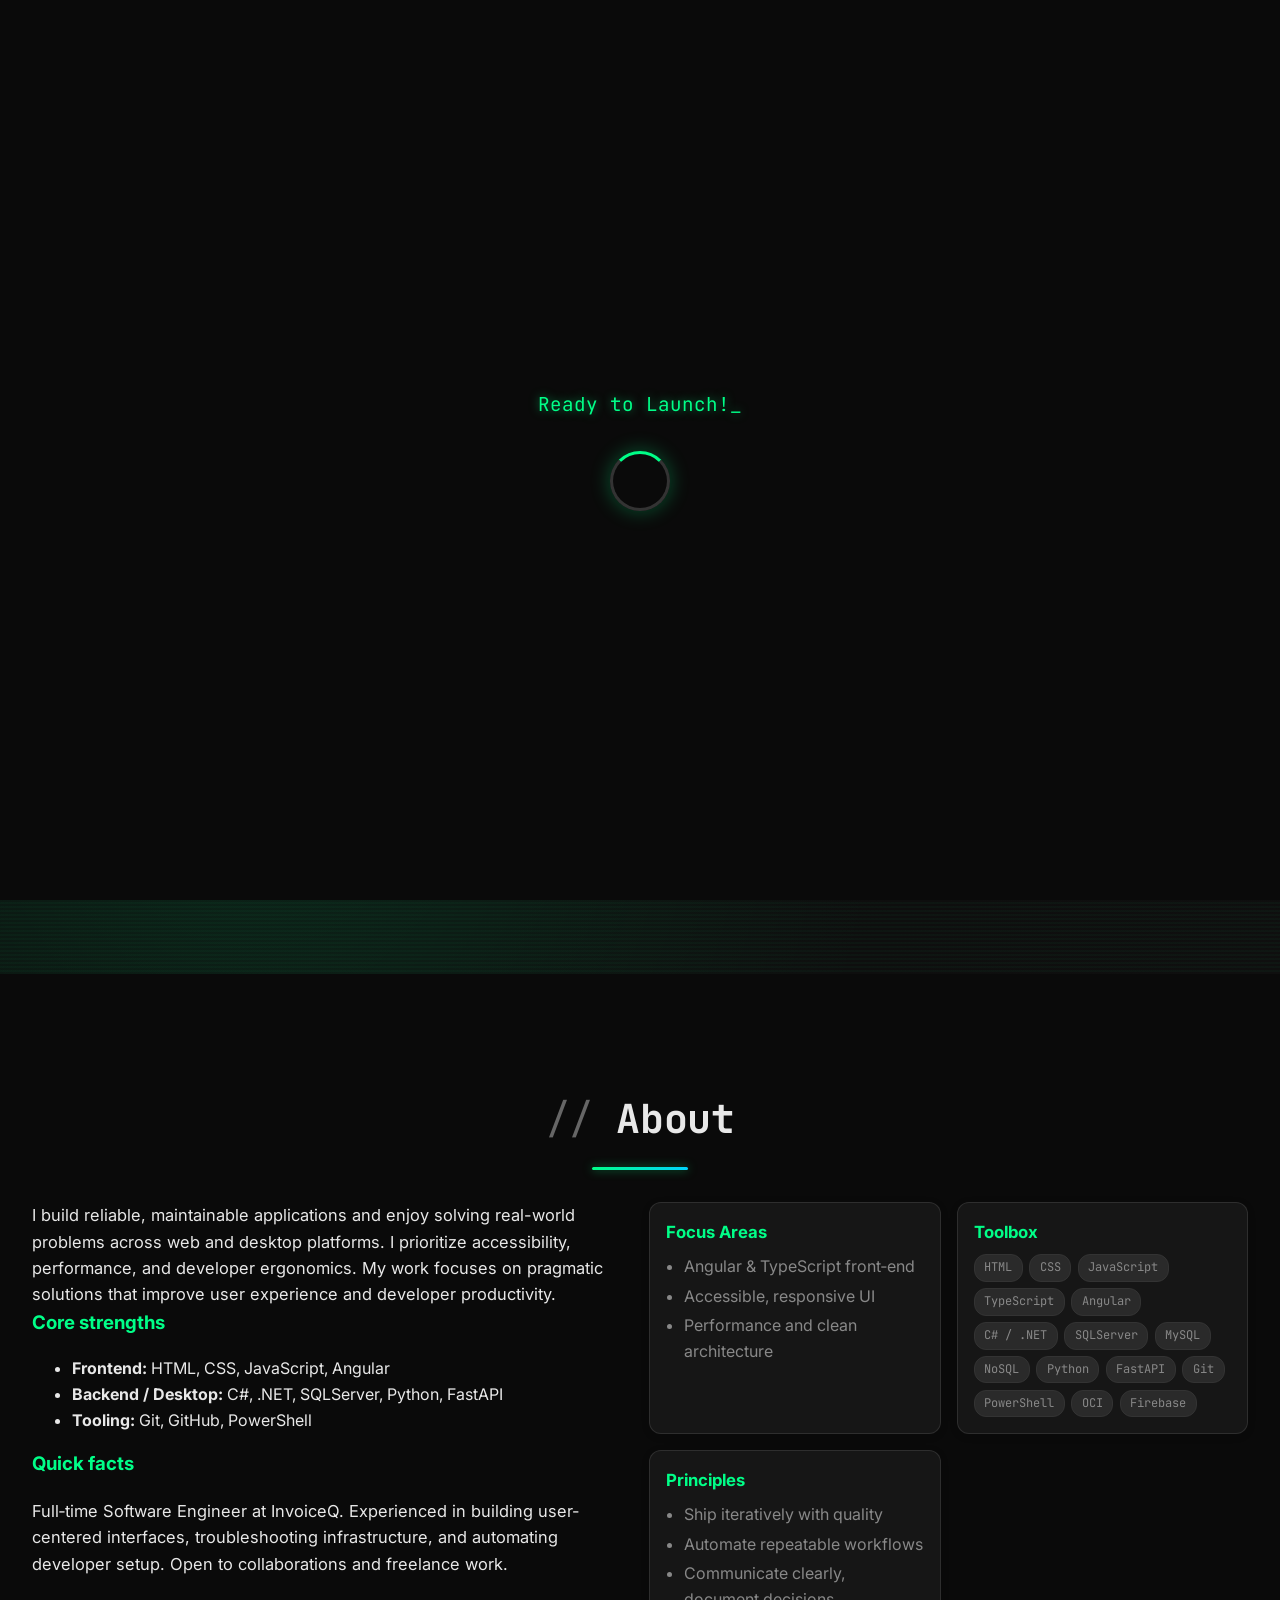
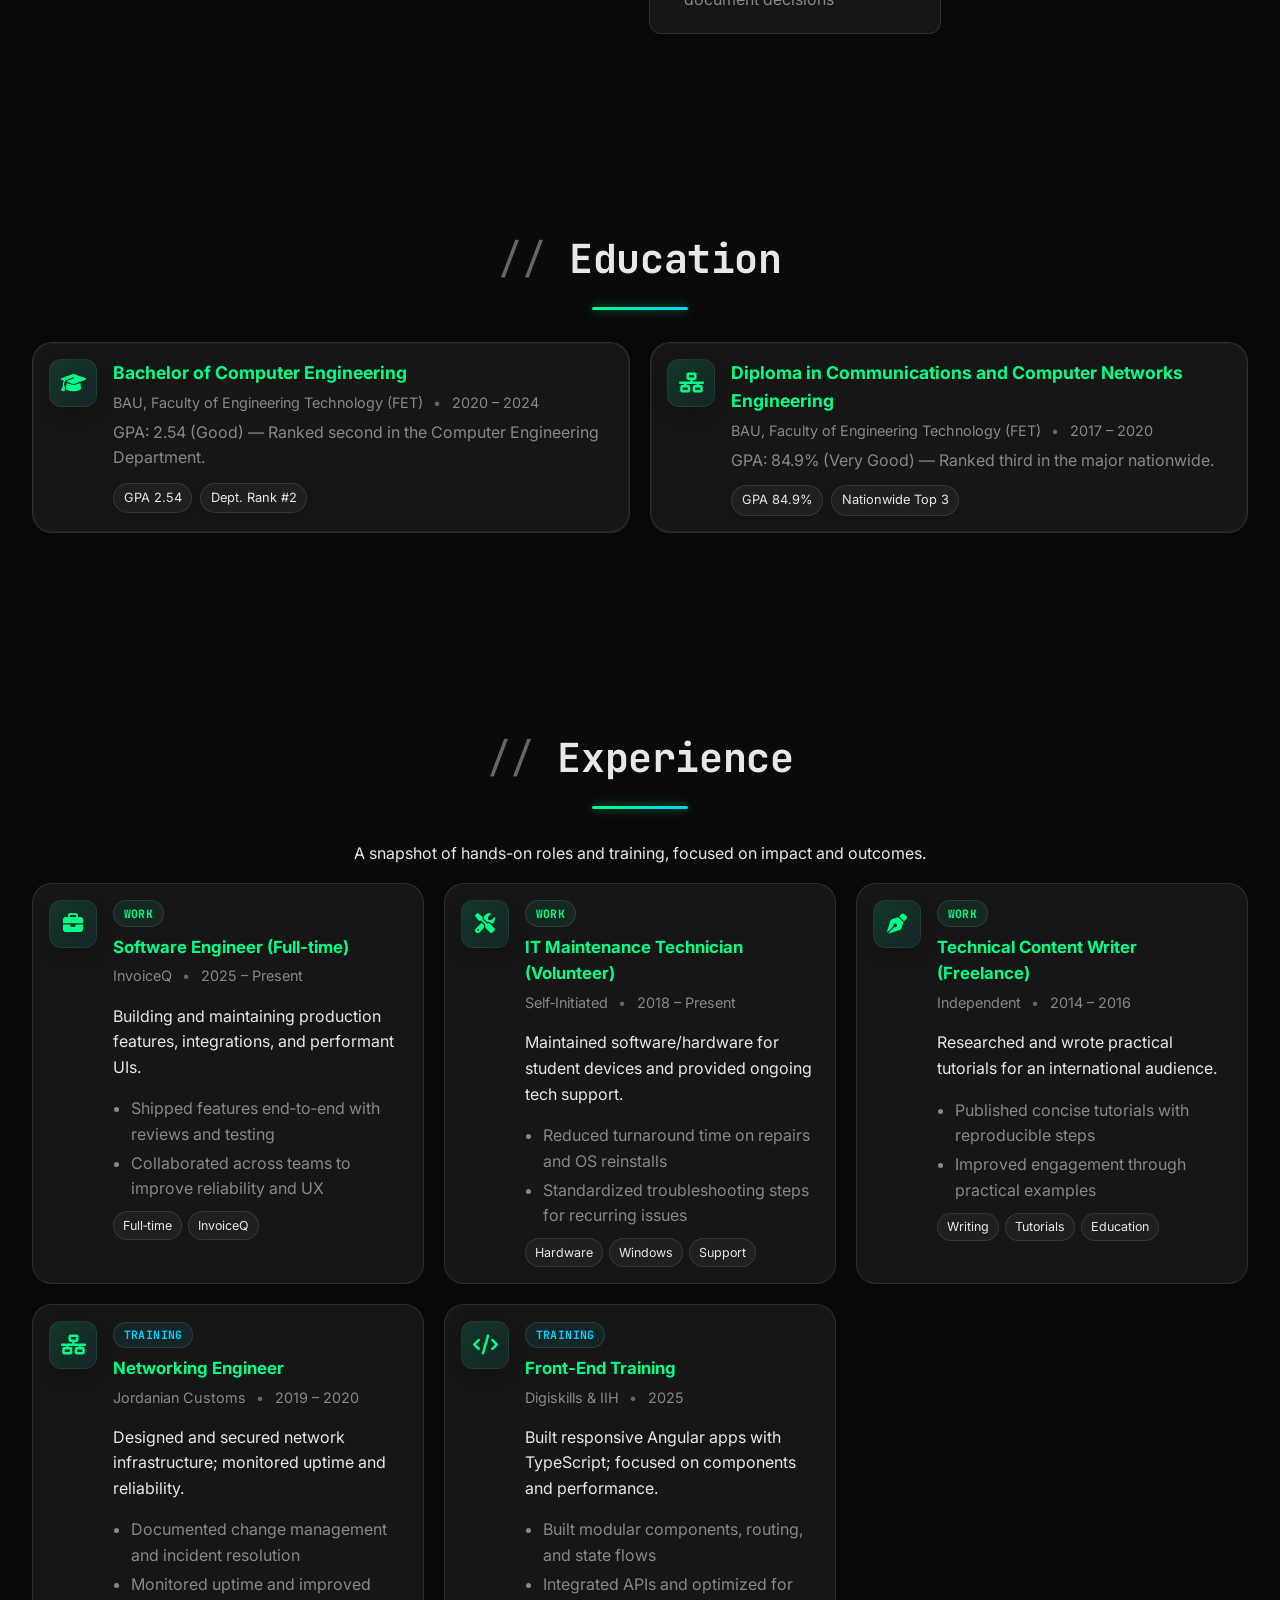
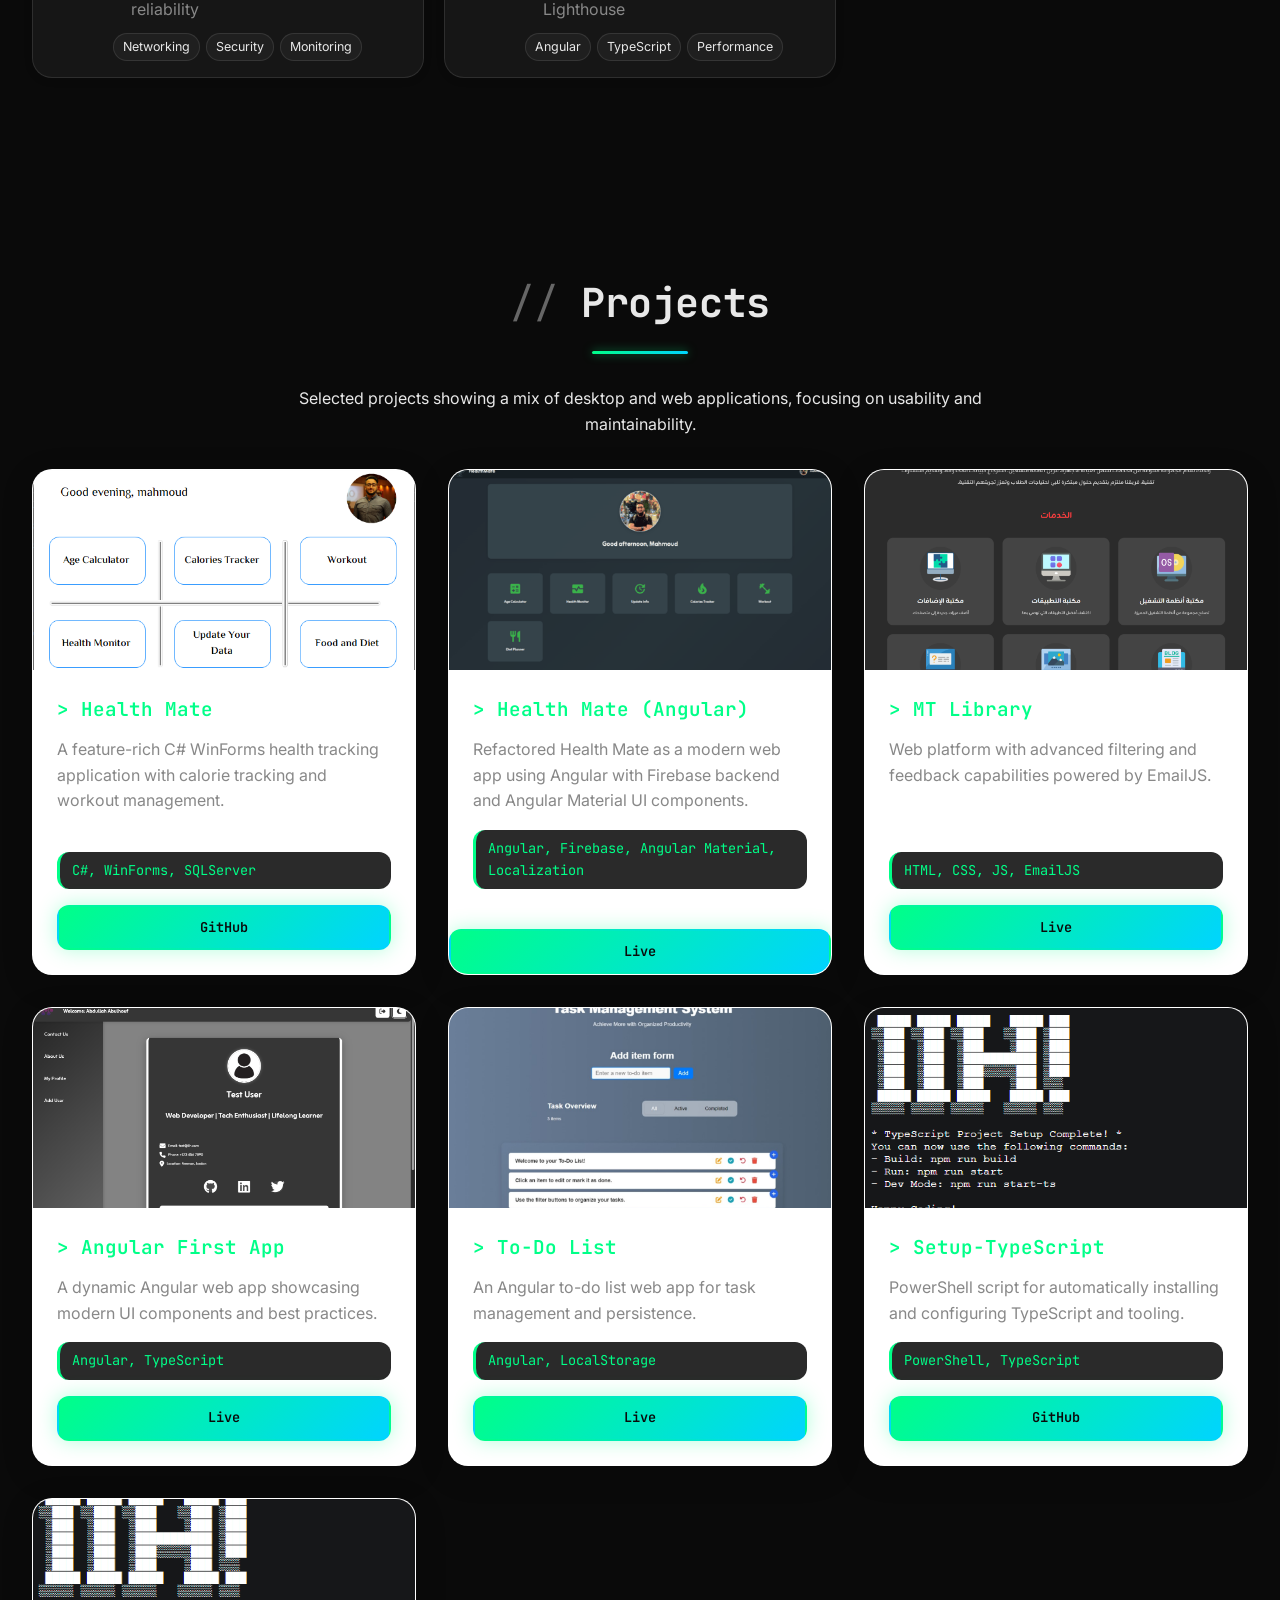
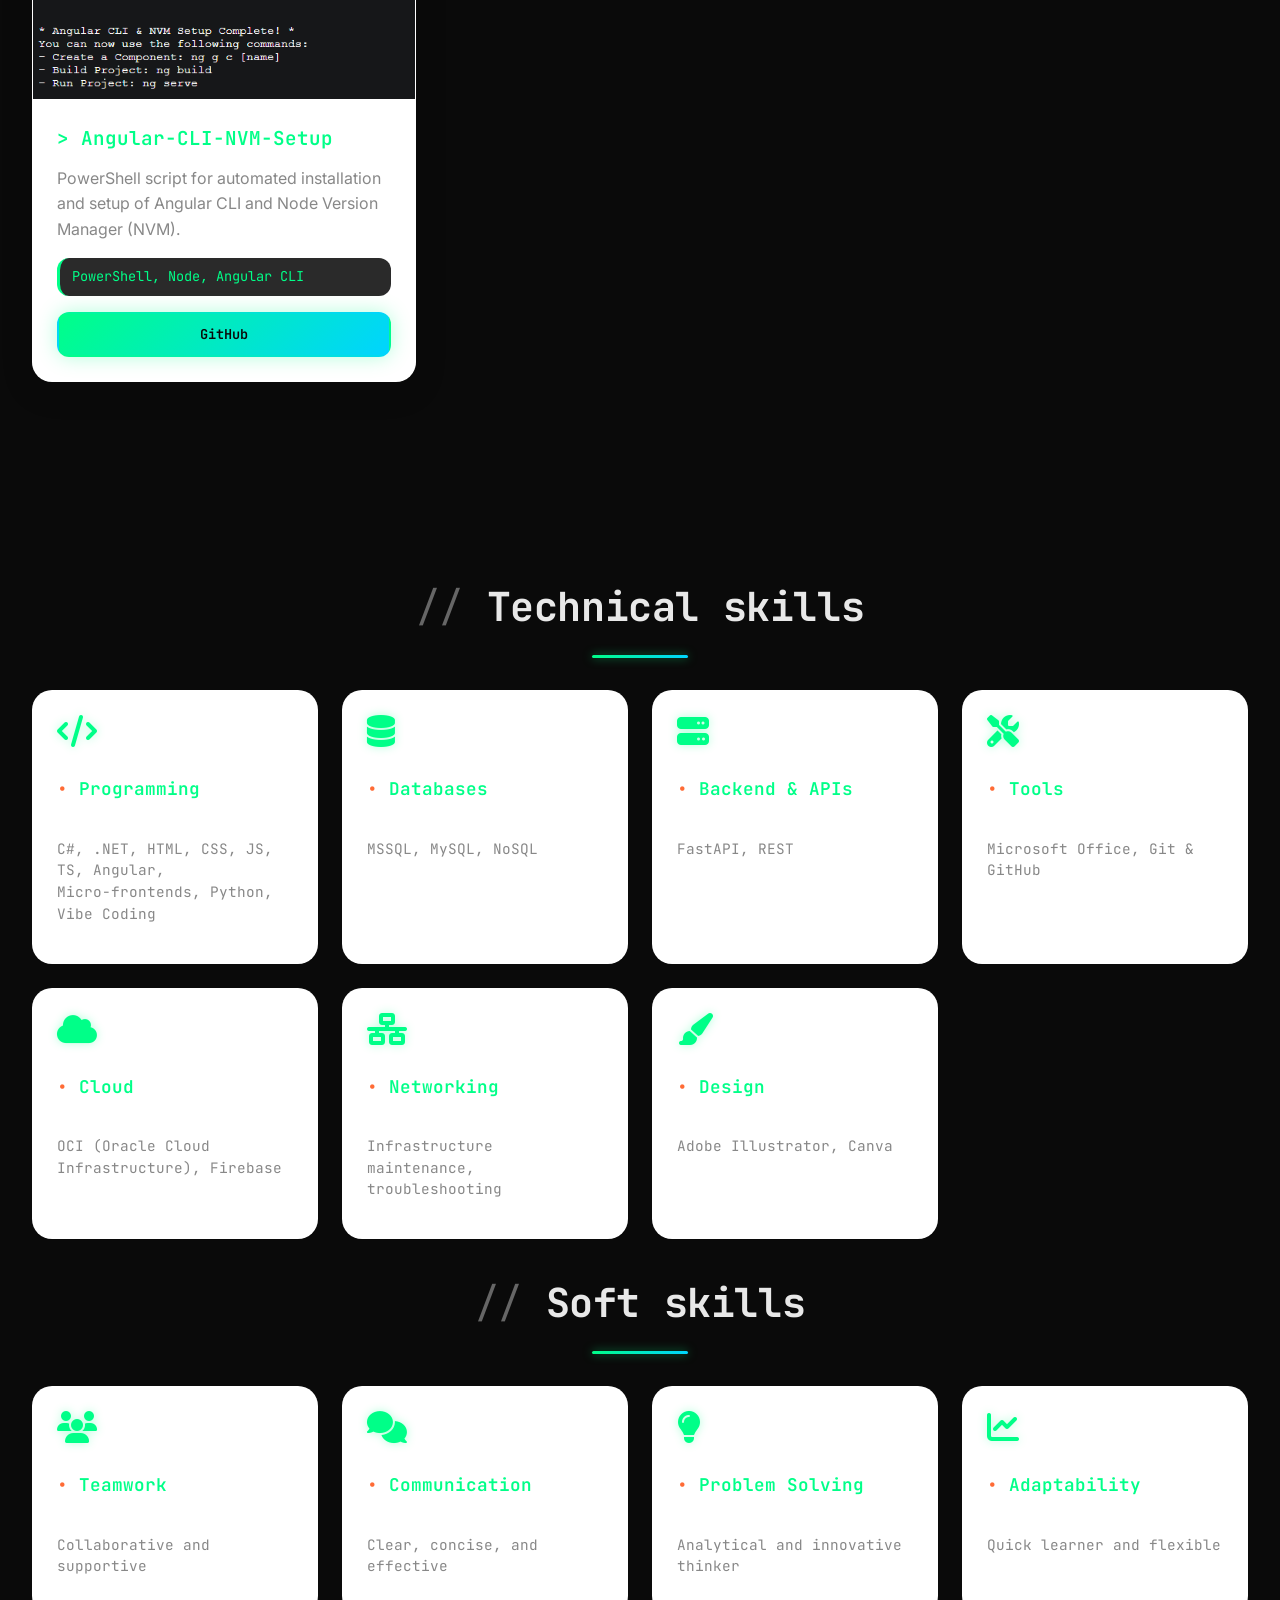
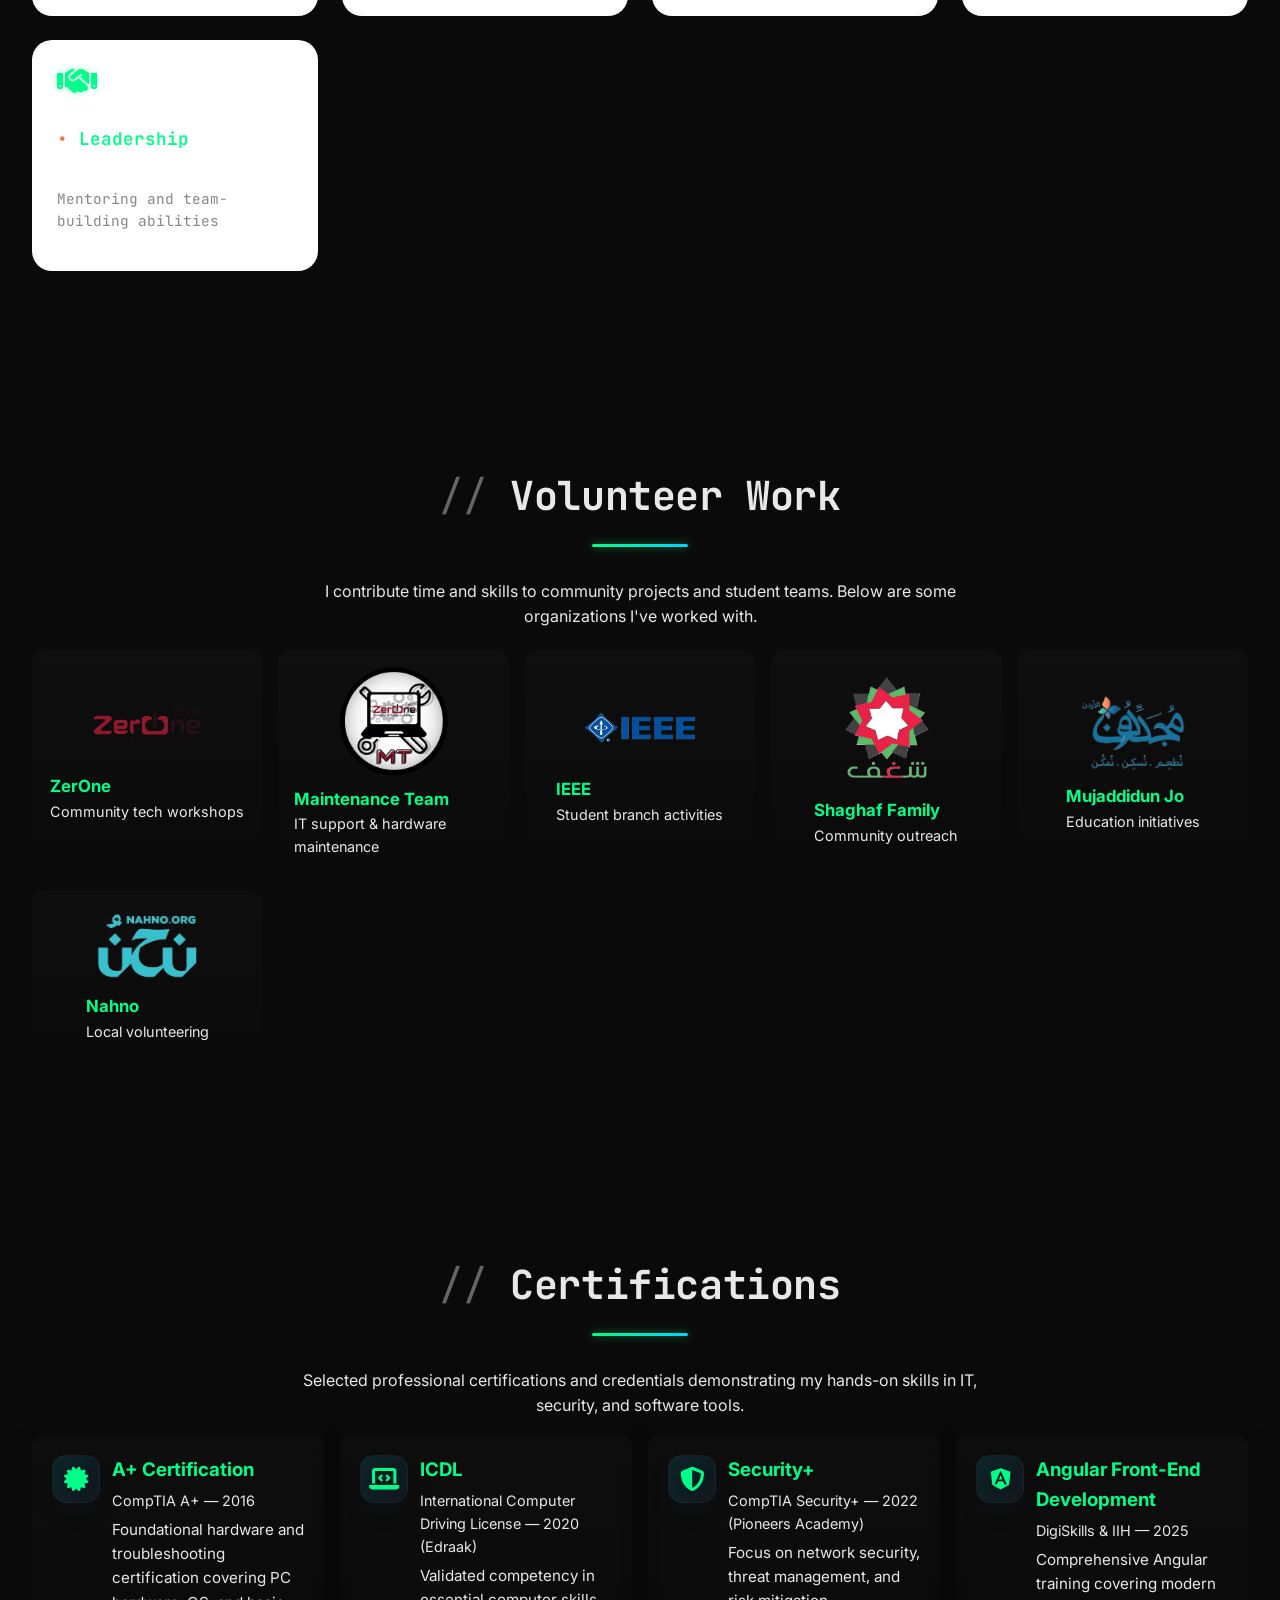
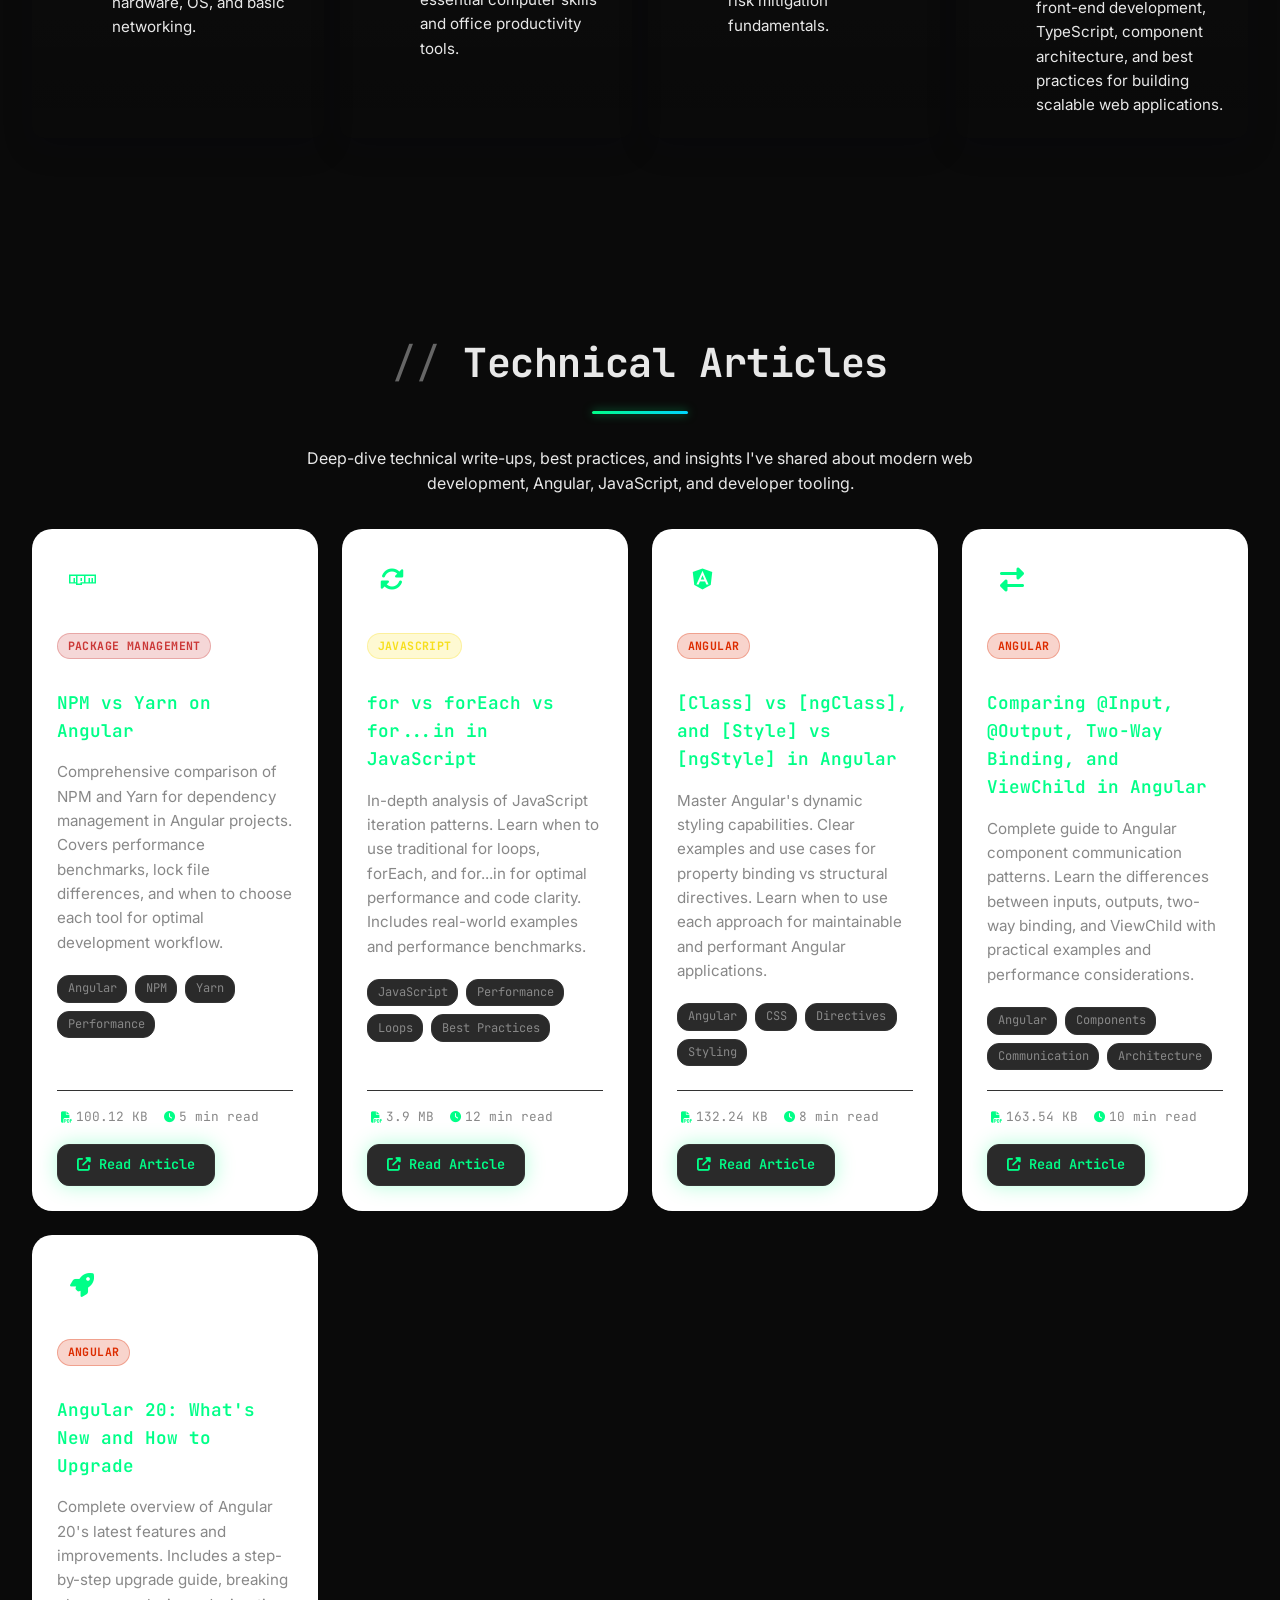
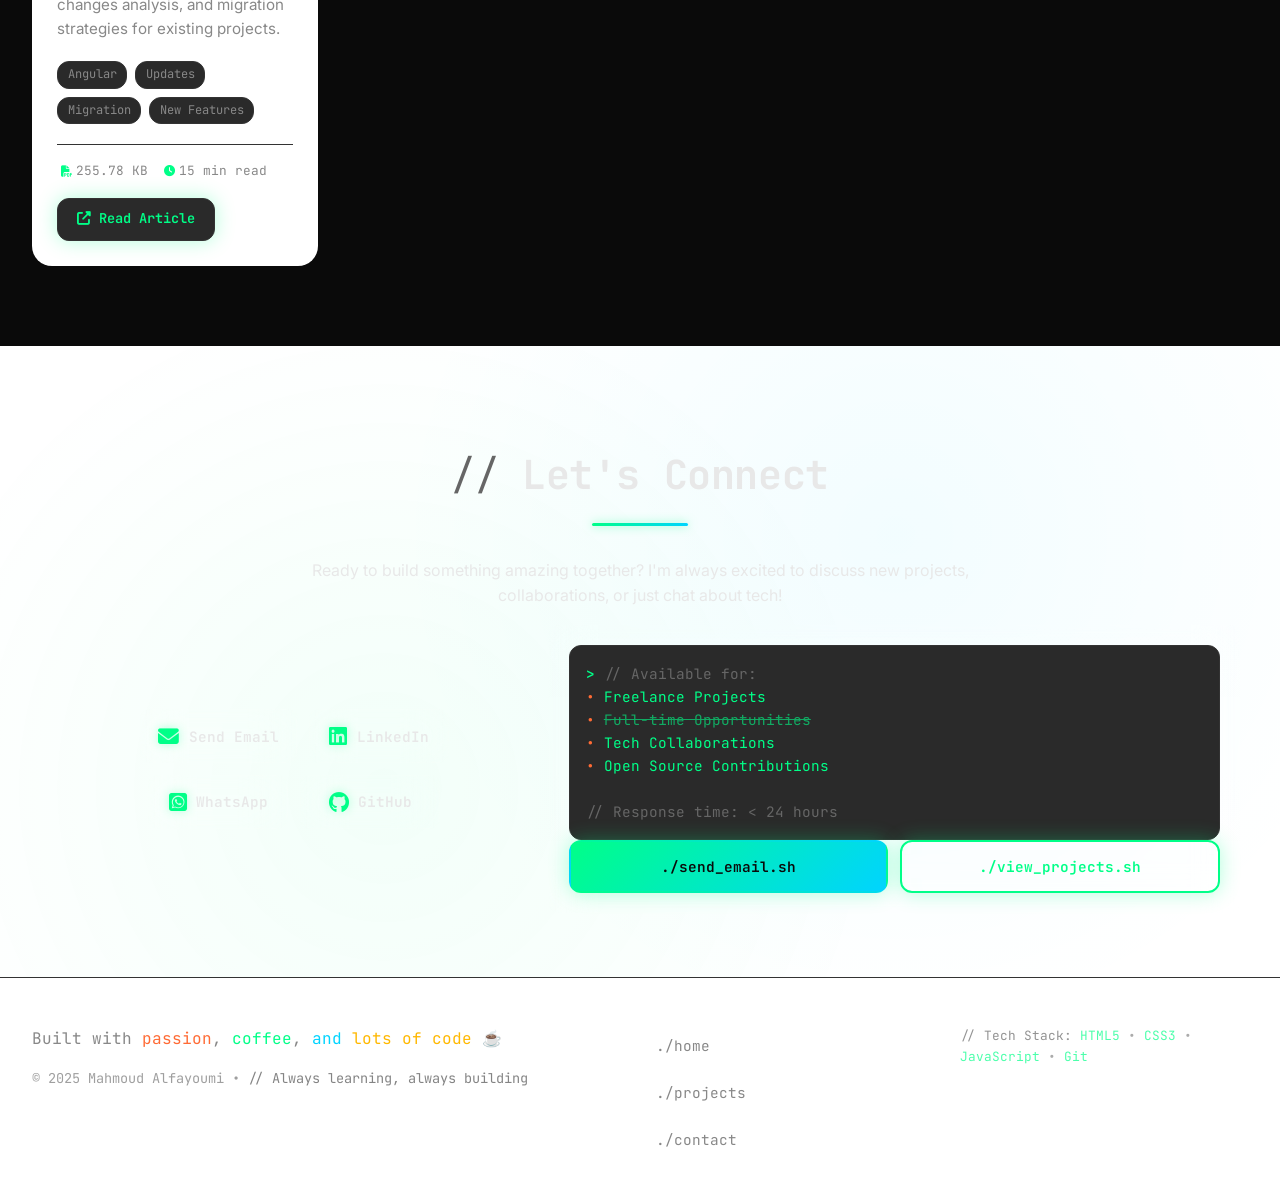
==== commit 4da5cbb6: "Update index.html and style.css: add Health Mate (Angular) project card, modify skill section, and a" ====
--- a/index.html
+++ b/index.html
@@ -49,9 +49,7 @@
                         <li><a href="#articles">Articles</a></li>
                     </ul>
                 </nav>
-
                 
-
                 <button id="menu-toggle" class="menu-toggle" aria-label="Open navigation menu" aria-controls="nav-links" aria-expanded="false">
                     <span class="hamburger" aria-hidden="true">
                         <span></span><span></span><span></span>
@@ -74,6 +72,9 @@
                 </a>
                 <a href="#contact" class="btn btn-secondary">
                     <span class="code-font">./contact.sh</span>
+                </a>
+                <a href="articles/Mahmoud_Alfayoumi_CV.pdf" class="btn btn-code" download aria-label="Download CV (PDF)">
+                    <span class="code-font">./download_cv.sh</span>
                 </a>
             </div>
         </div>
@@ -142,9 +143,6 @@
         </div>
     </section>
 
-
-
-
     <section id="education" class="section education" aria-labelledby="education-heading">
         <div class="container">
             <h2 id="education-heading">Education</h2>
@@ -331,6 +329,20 @@
                     </div>
                 </article>
 
+                <article class="project-card" aria-labelledby="proj-healthmate-angular">
+                    <div class="project-image">
+                        <img src="assets/HealthMate-Angular.png" alt="Health Mate (Angular) web app preview" />
+                    </div>
+                    <div class="project-info">
+                        <h3 id="proj-healthmate-angular">Health Mate (Angular)</h3>
+                        <p>Refactored Health Mate as a modern web app using Angular with Firebase backend and Angular Material UI components.</p>
+                        <div class="tech-list">Angular, Firebase, Angular Material, Localization</div>
+                    </div>
+                    <div class="project-actions">
+                        <a href="https://health-mate-web.web.app/login" class="btn" target="_blank" rel="noopener">Live</a>
+                    </div>
+                </article>
+
                 <article class="project-card" aria-labelledby="proj-mtlibrary">
                     <div class="project-image">
                         <img src="assets/mt-library.png" alt="MT Library interface preview" />
@@ -341,7 +353,6 @@
                         <div class="tech-list">HTML, CSS, JS, EmailJS</div>
                         <div class="project-actions">
                             <a href="https://mt-library.web.app/" class="btn" target="_blank" rel="noopener">Live</a>
-                            <a href="https://github.com/mahmoud-faiyumi/MT-Library" class="btn" target="_blank" rel="noopener">GitHub</a>
                         </div>
                     </div>
                 </article>
@@ -405,7 +416,6 @@
         </div>
     </section>
 
-
     <section id="skills" class="section skills">
         <div class="container">
             <h2>Technical skills</h2>
@@ -413,7 +423,7 @@
                 <div class="skill-item">
                     <i class="fas fa-code skill-icon" aria-hidden="true"></i>
                     <h4>Programming</h4>
-                    <p>C#, .NET, HTML, CSS, JS, TS, Angular, Python, Vibe Coding</p>
+                    <p>C#, .NET, HTML, CSS, JS, TS, Angular, Micro‑frontends, Python, Vibe Coding</p>
                 </div>
                 <div class="skill-item">
                     <i class="fas fa-database skill-icon" aria-hidden="true"></i>
@@ -840,4 +850,4 @@
     <script src="script.js"></script>
 </body>
 
-</html>
+</html>
--- a/style/style.css
+++ b/style/style.css
@@ -56,6 +56,7 @@
   box-sizing: border-box;
   font-size: 16px;
   scroll-behavior: smooth;
+  overflow-x: hidden;
 }
 
 *,
@@ -1140,7 +1141,7 @@
 
 .project-card h3::before {
   content: '> ';
-  color: var(--syntax-keyword);
+  color: var(--primary-color);
 }
 
 .project-card p {
@@ -1847,6 +1848,10 @@
   transition: opacity 1000ms var(--ease-smooth), transform 1000ms var(--ease-smooth), visibility 0s linear 1000ms;
   will-change: opacity, transform;
   font-family: 'JetBrains Mono', monospace;
+  text-align: center;
+  padding: env(safe-area-inset-top) env(safe-area-inset-right) env(safe-area-inset-bottom) env(safe-area-inset-left);
+  max-width: 100vw;
+  max-height: 100vh;
 }
 
 .loading-text {
@@ -1869,6 +1874,26 @@
   border-radius: 50%;
   animation: spin 1s linear infinite;
   box-shadow: 0 0 20px rgba(0, 255, 136, 0.3);
+}
+
+@supports (height: 100dvh) {
+  #loading {
+    width: 100dvw;
+    height: 100dvh;
+  }
+}
+
+@media (max-width: 480px) {
+  .loading-text {
+    font-size: 1rem;
+    padding: 0 1rem;
+    max-width: 90vw;
+    word-break: break-word;
+  }
+  #loading .spinner {
+    width: 48px;
+    height: 48px;
+  }
 }
 
 @keyframes spin {
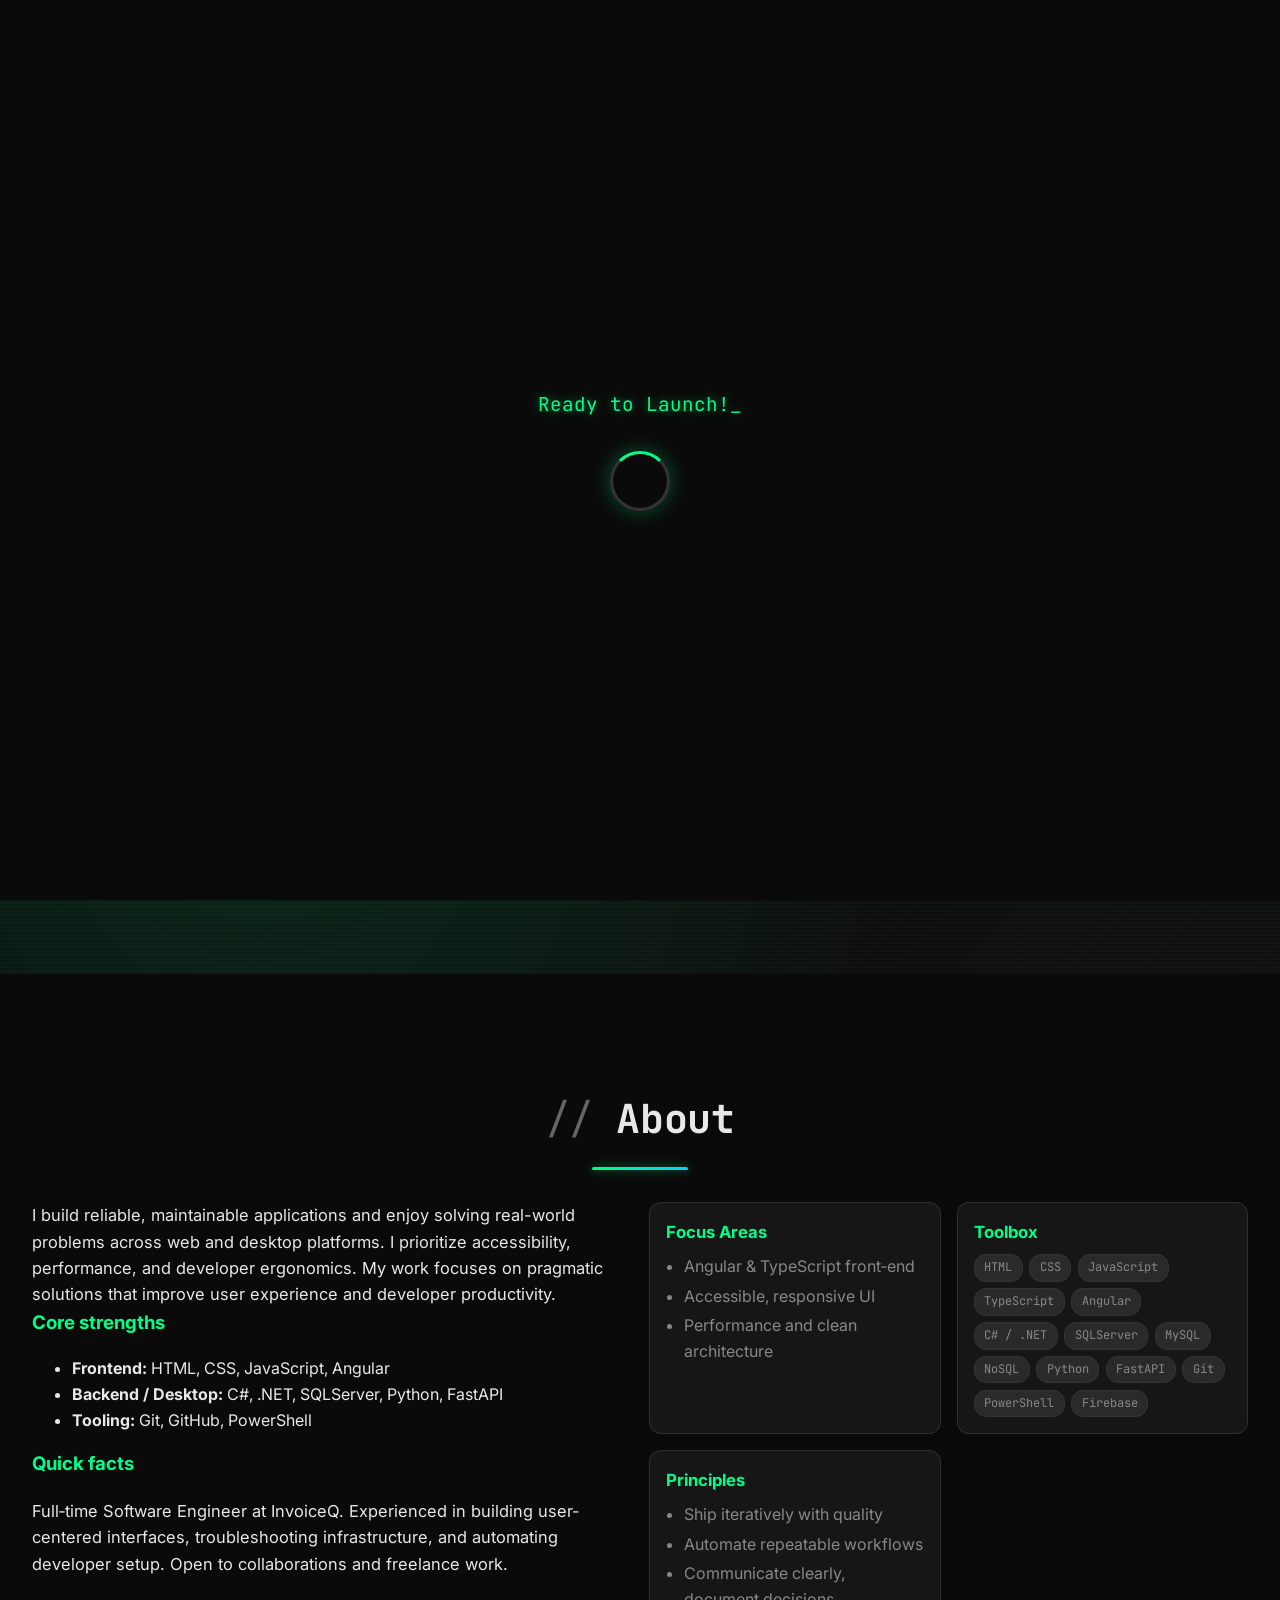
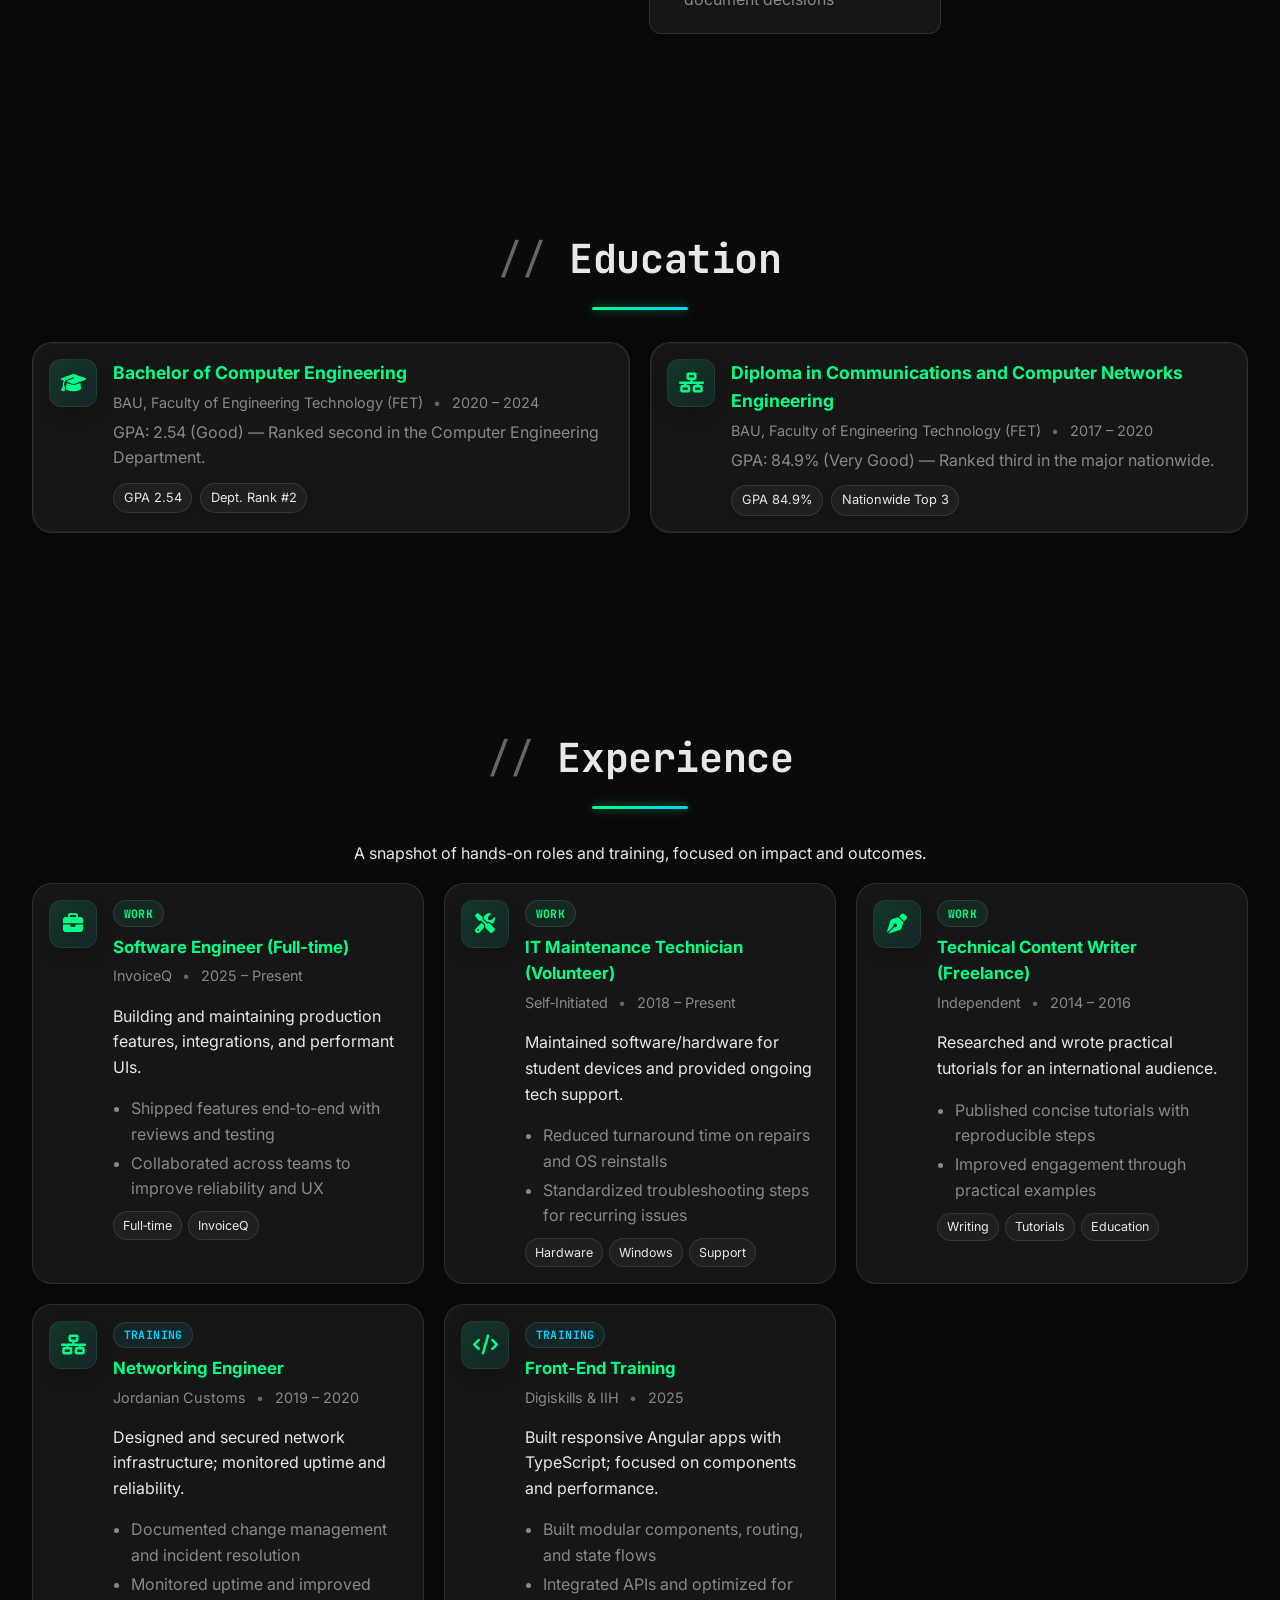
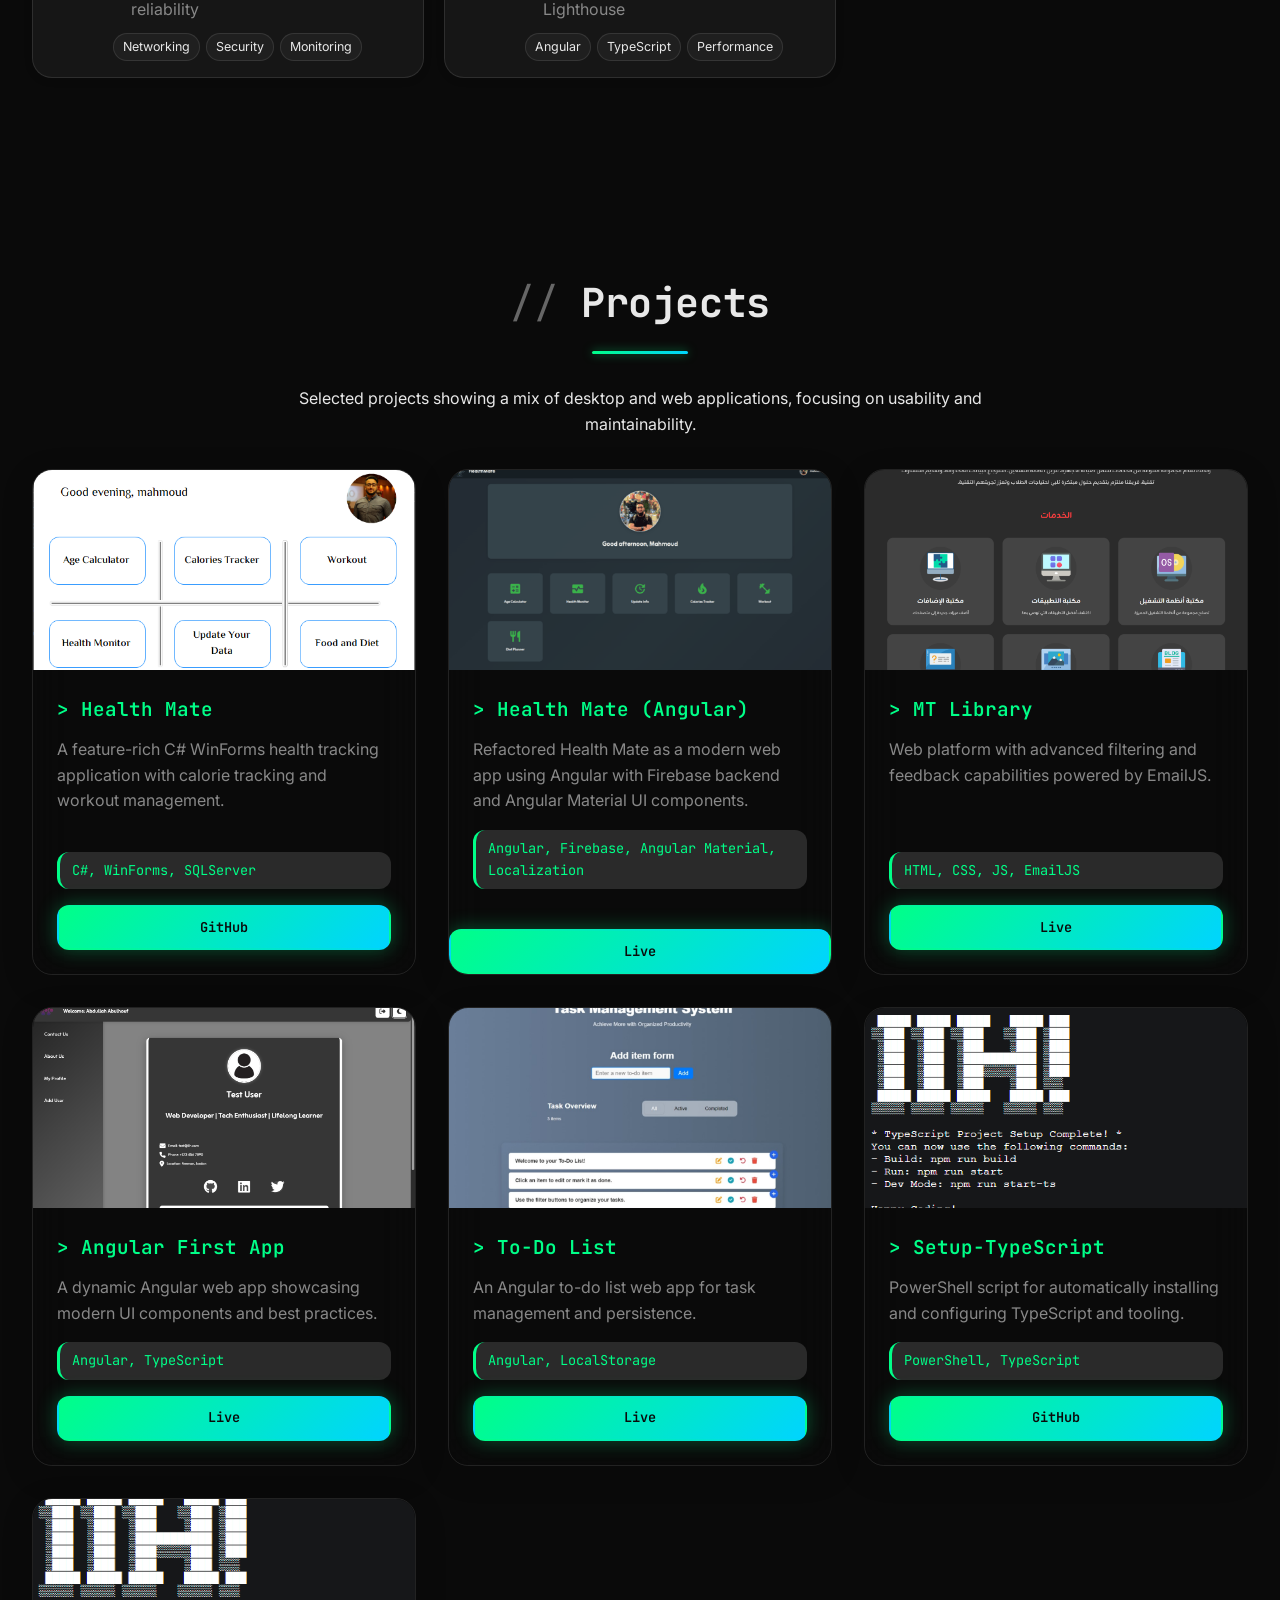
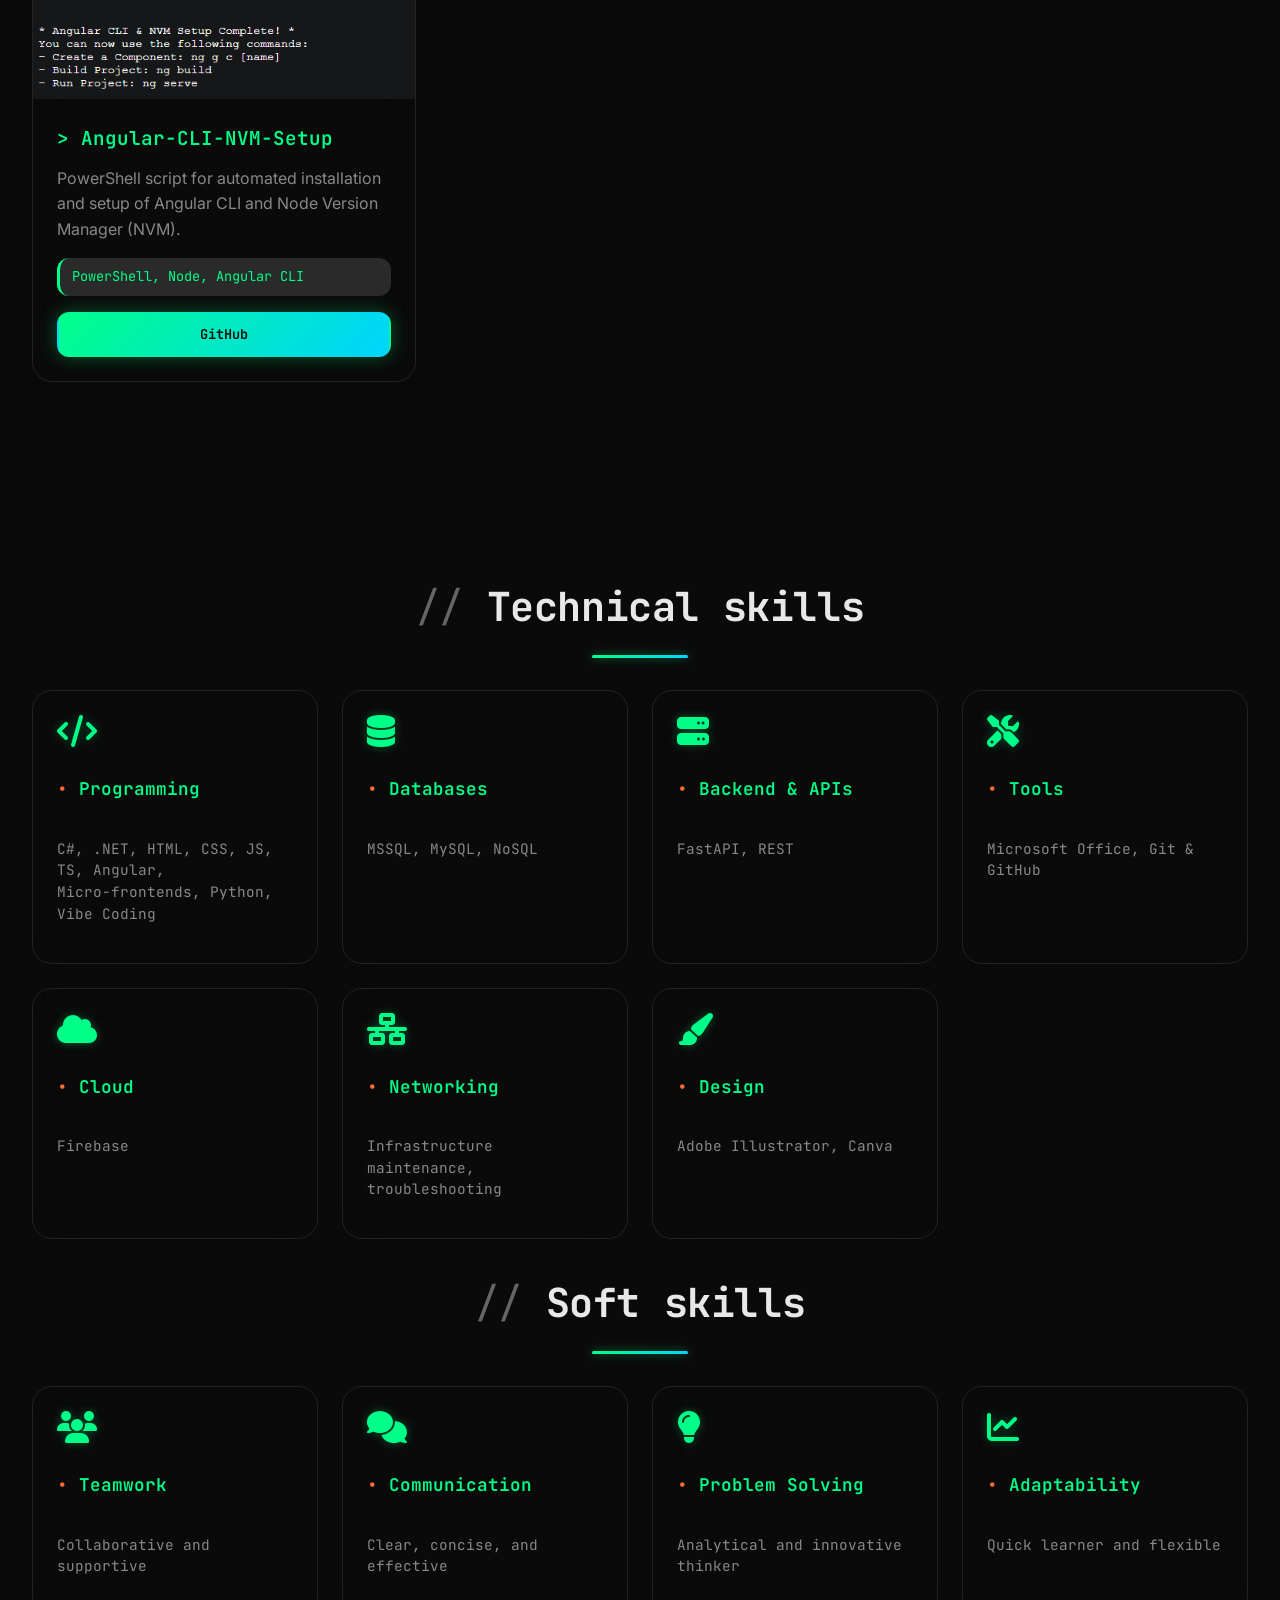
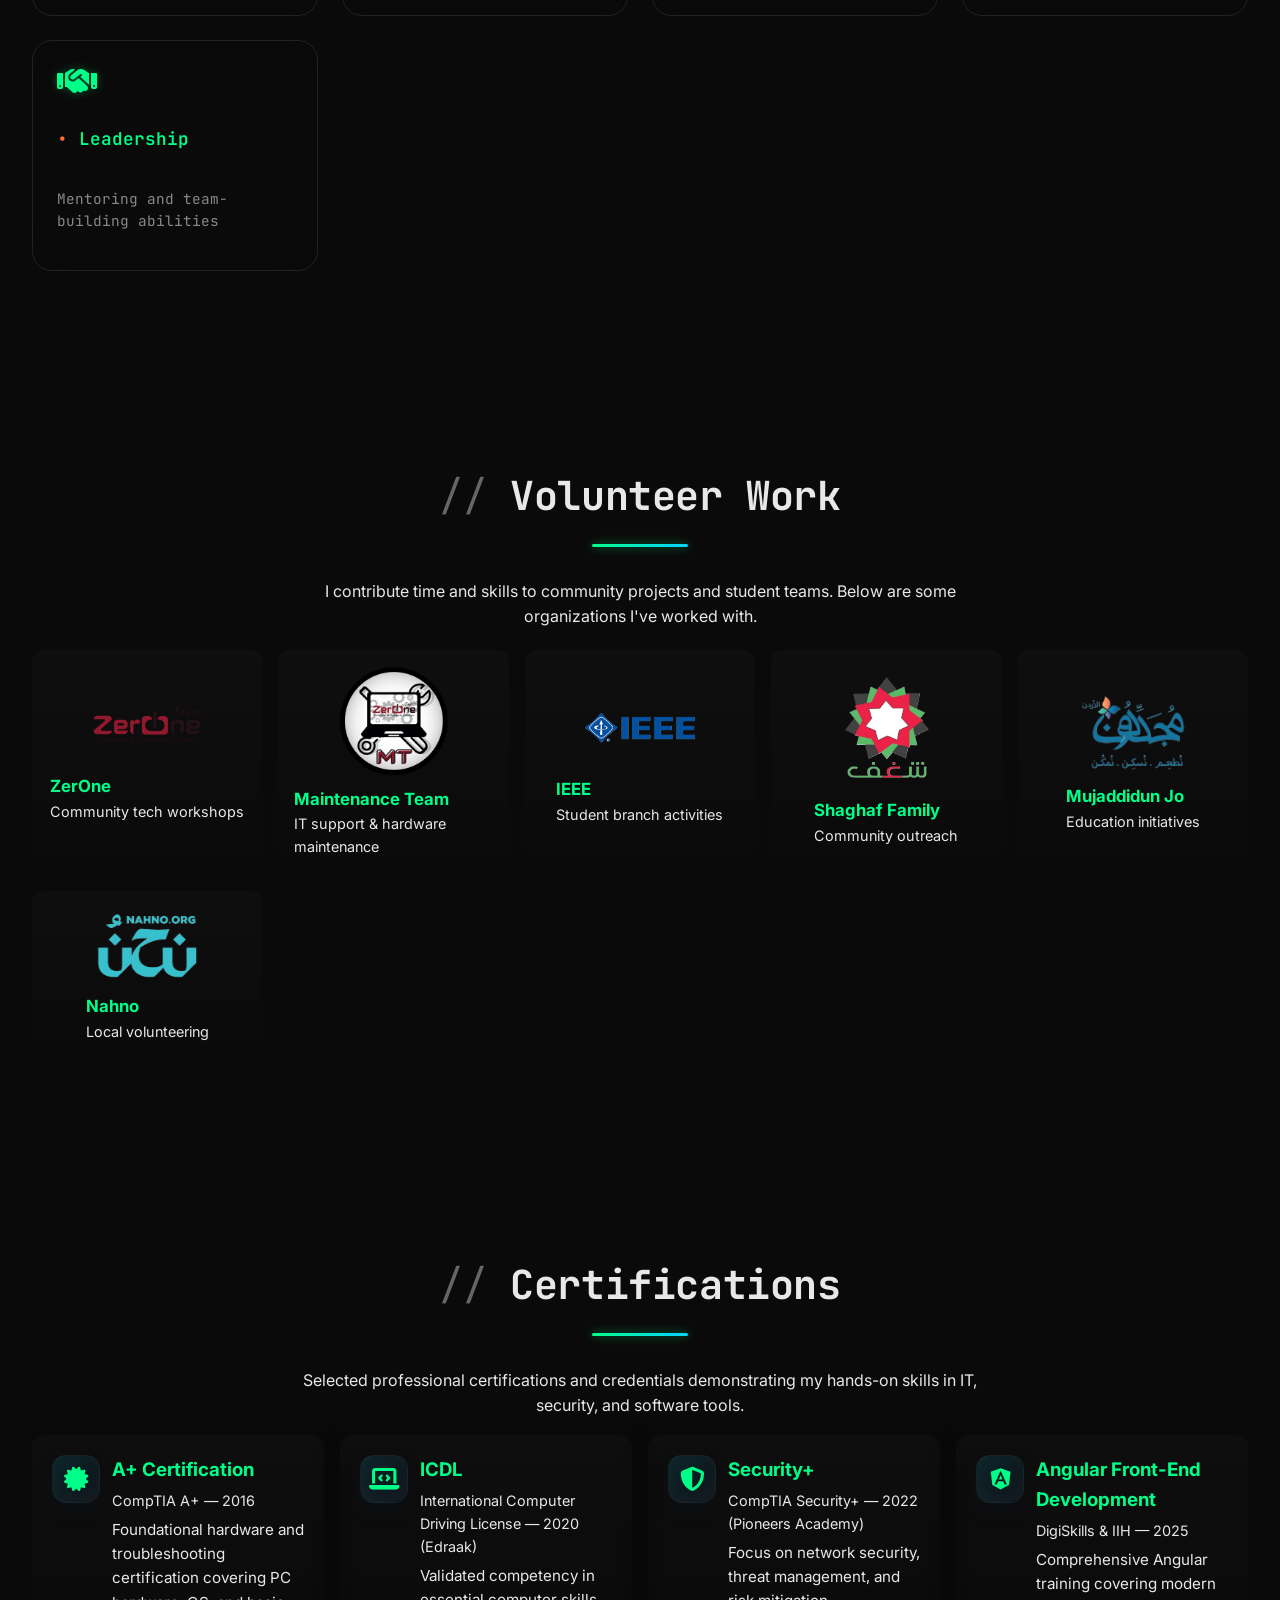
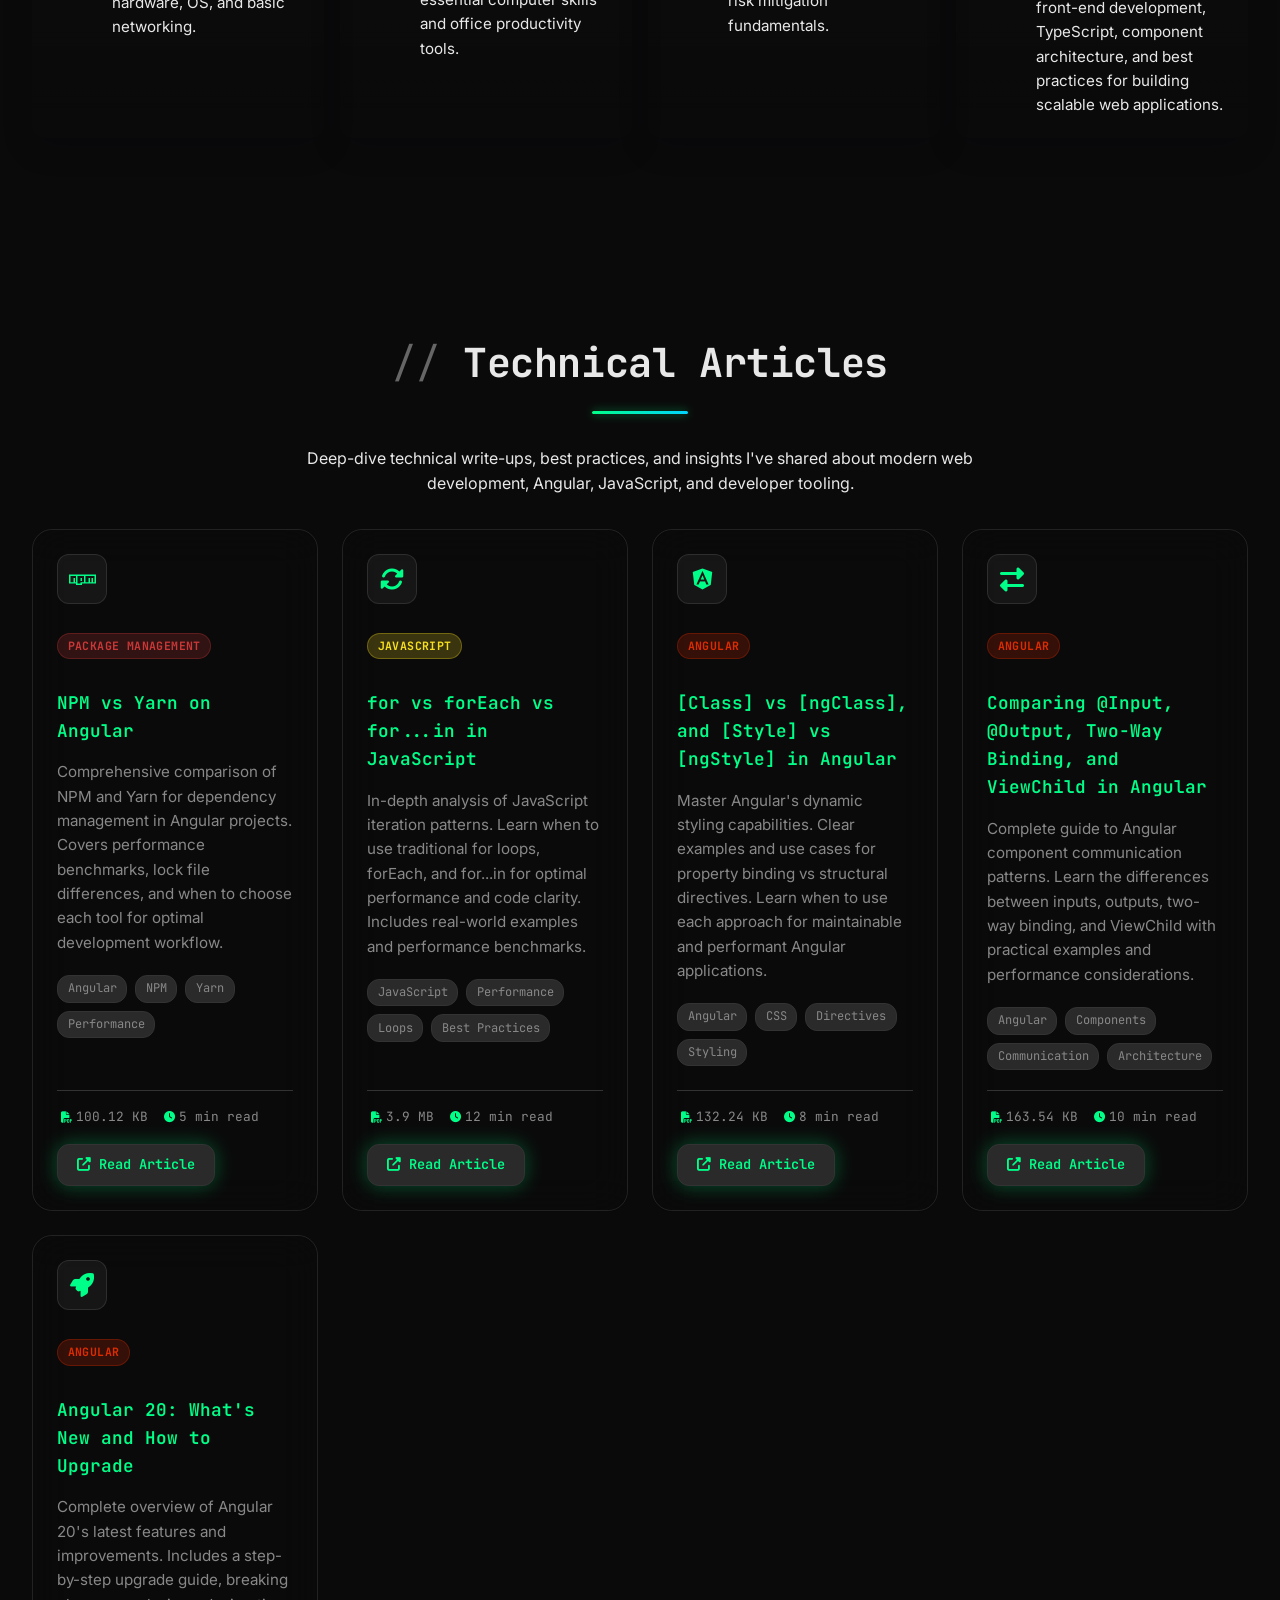
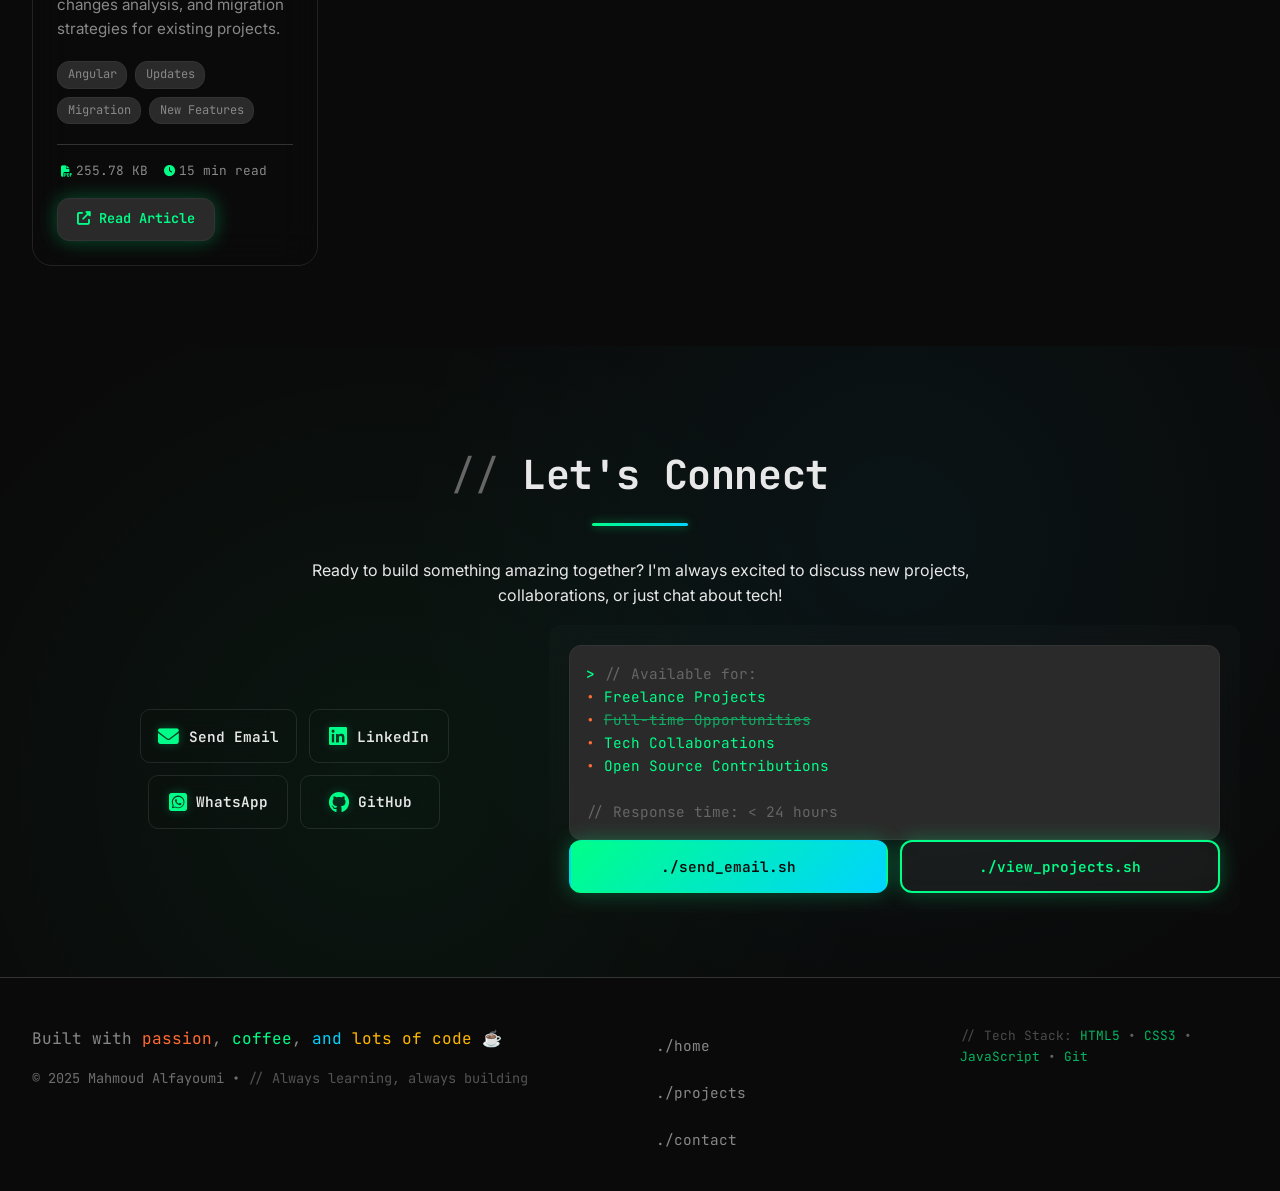
==== commit 2ce30182: "Update index.html and style.css: remove OCI from skills section and adjust hero min-height for impro" ====
--- a/index.html
+++ b/index.html
@@ -125,7 +125,6 @@
                             <li class="tag">FastAPI</li>
                             <li class="tag">Git</li>
                             <li class="tag">PowerShell</li>
-                            <li class="tag">OCI</li>
                             <li class="tag">Firebase</li>
                         </ul>
                     </article>
@@ -443,7 +442,7 @@
                 <div class="skill-item">
                     <i class="fas fa-cloud skill-icon" aria-hidden="true"></i>
                     <h4>Cloud</h4>
-                    <p>OCI (Oracle Cloud Infrastructure), Firebase</p>
+                    <p>Firebase</p>
                 </div>
                 <div class="skill-item">
                     <i class="fas fa-network-wired skill-icon" aria-hidden="true"></i>
--- a/style/style.css
+++ b/style/style.css
@@ -10,11 +10,6 @@
   --dark-surface: #1a1a1a;
   --dark-elevated: #2a2a2a;
   --dark-border: #333333;
-
-  --light-bg: #fafafa;
-  --light-surface: #ffffff;
-  --light-elevated: #f5f5f5;
-  --light-border: #e0e0e0;
 
   --text-on-dark: #e8e8e8;
   --text-on-light: #1a1a1a;
@@ -2043,7 +2038,6 @@
 
 @media (max-width: 480px) {
   .hero {
-    min-height: 80vh;
     padding: 2rem 0;
   }
 
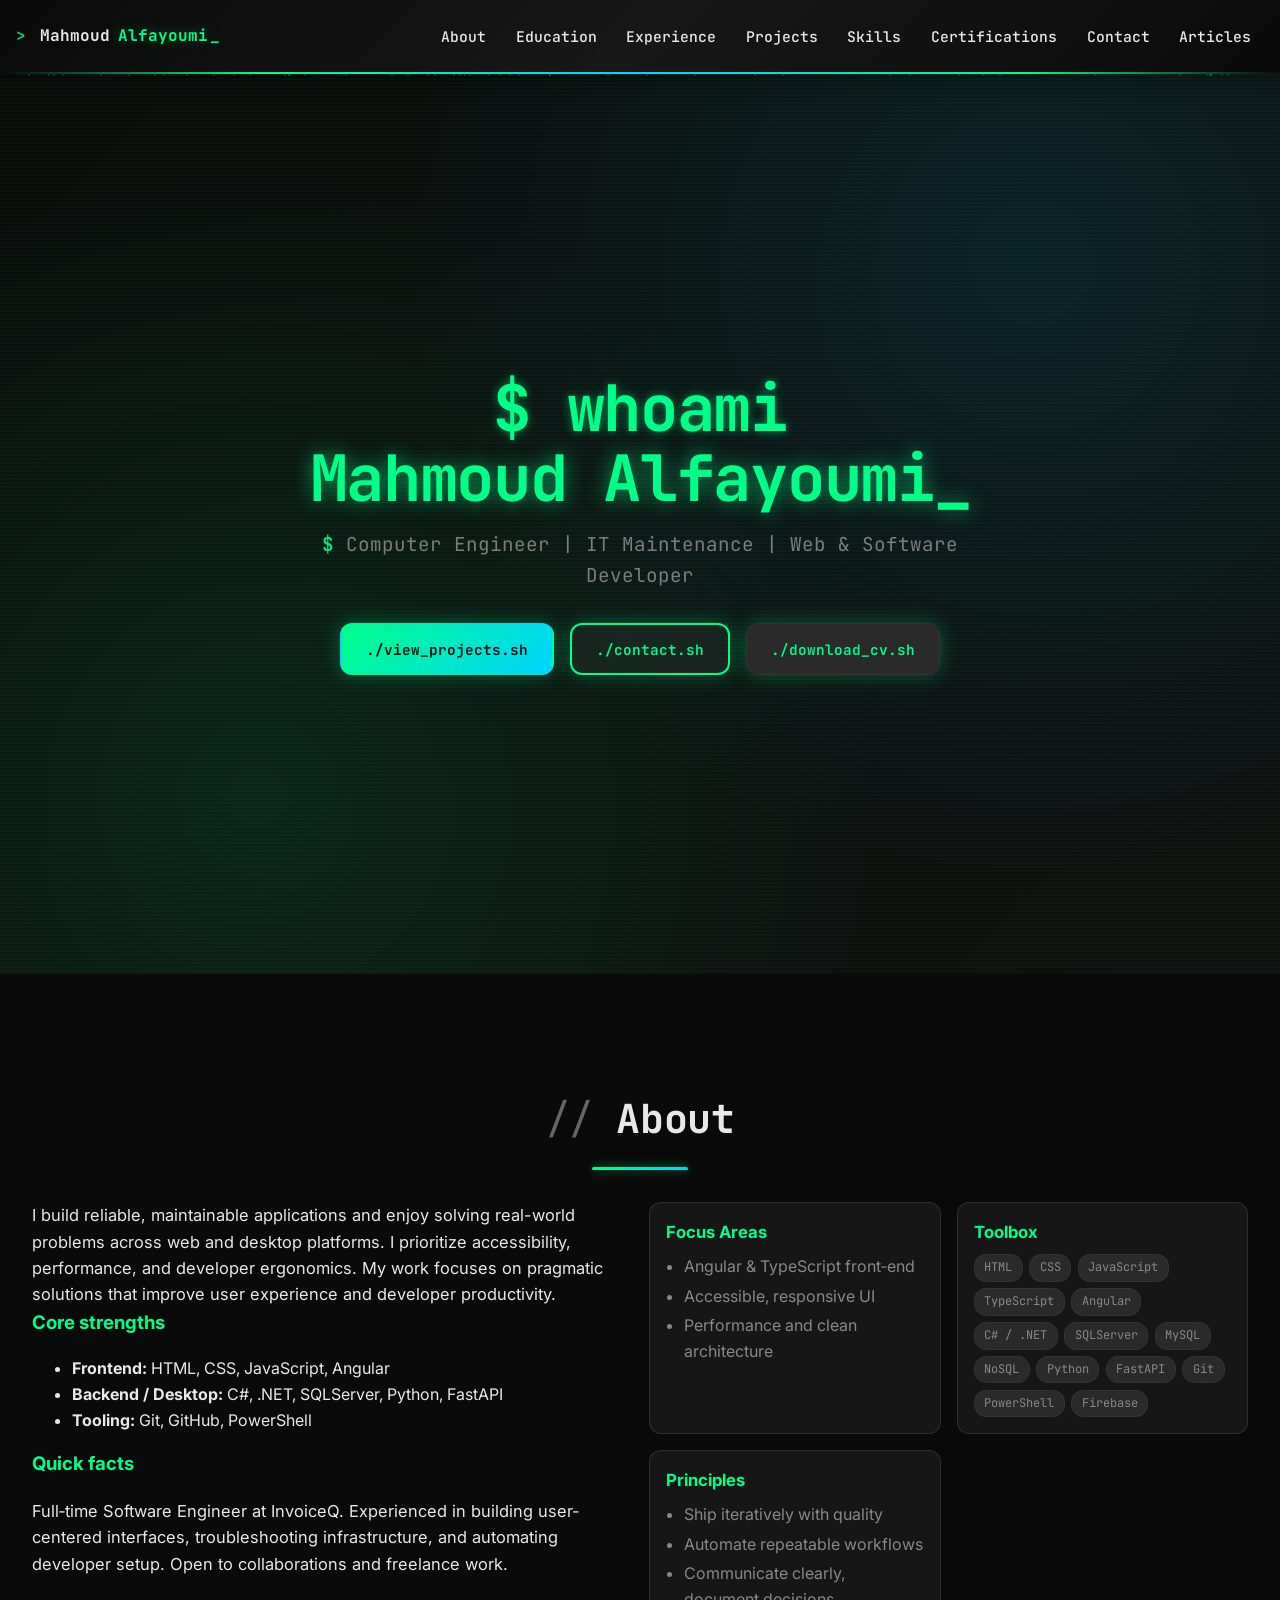
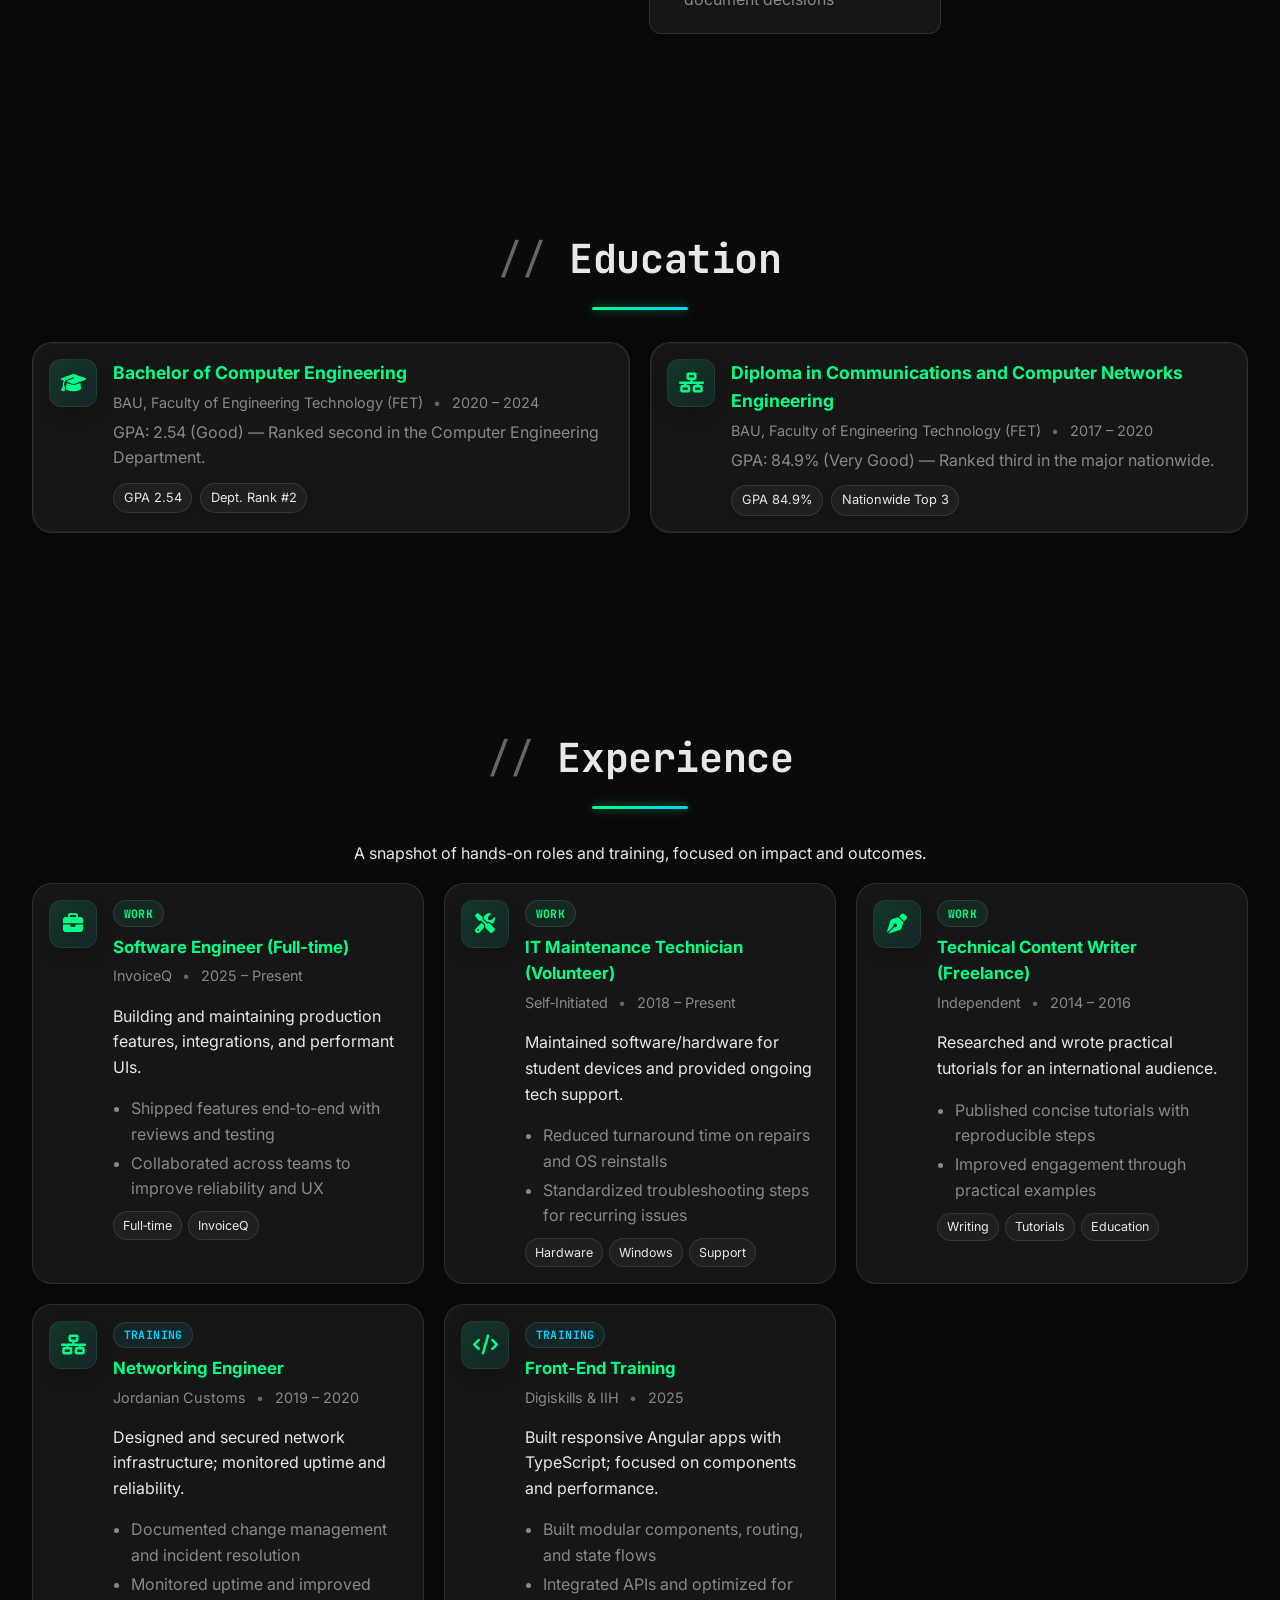
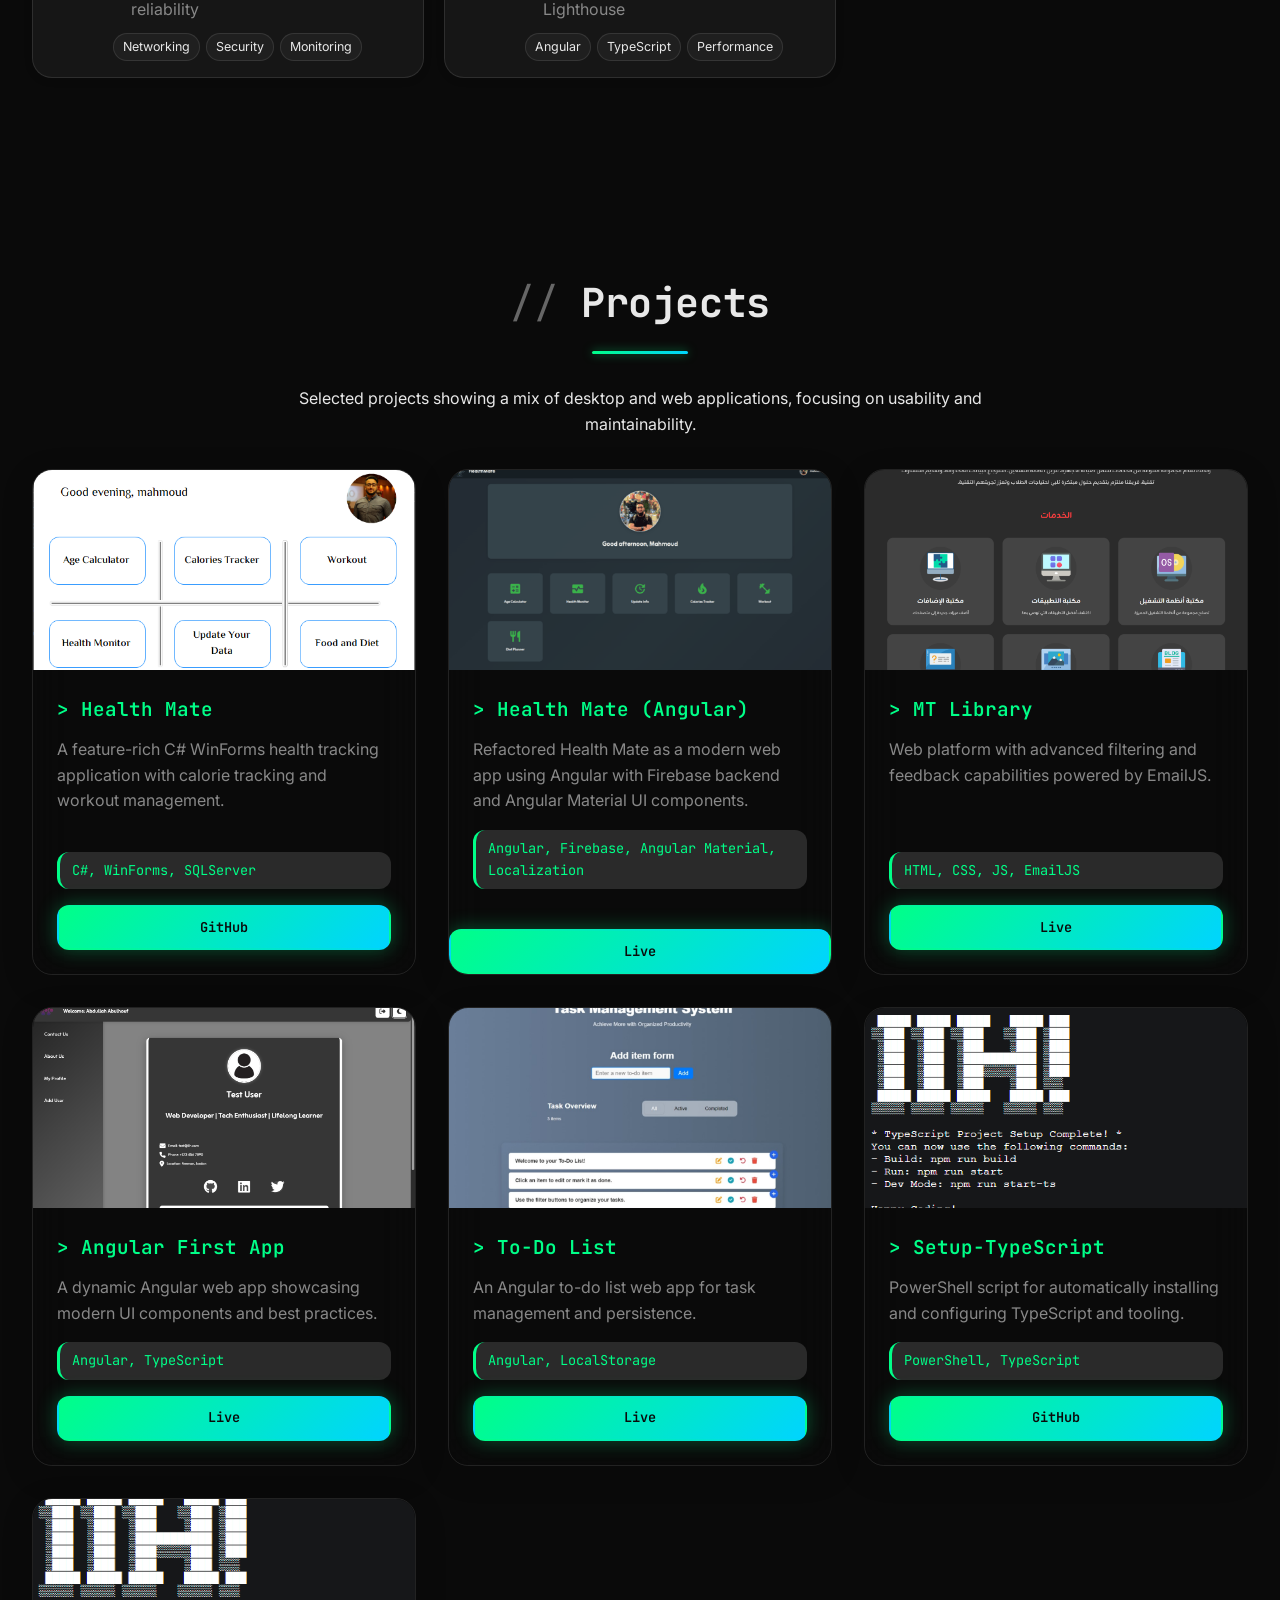
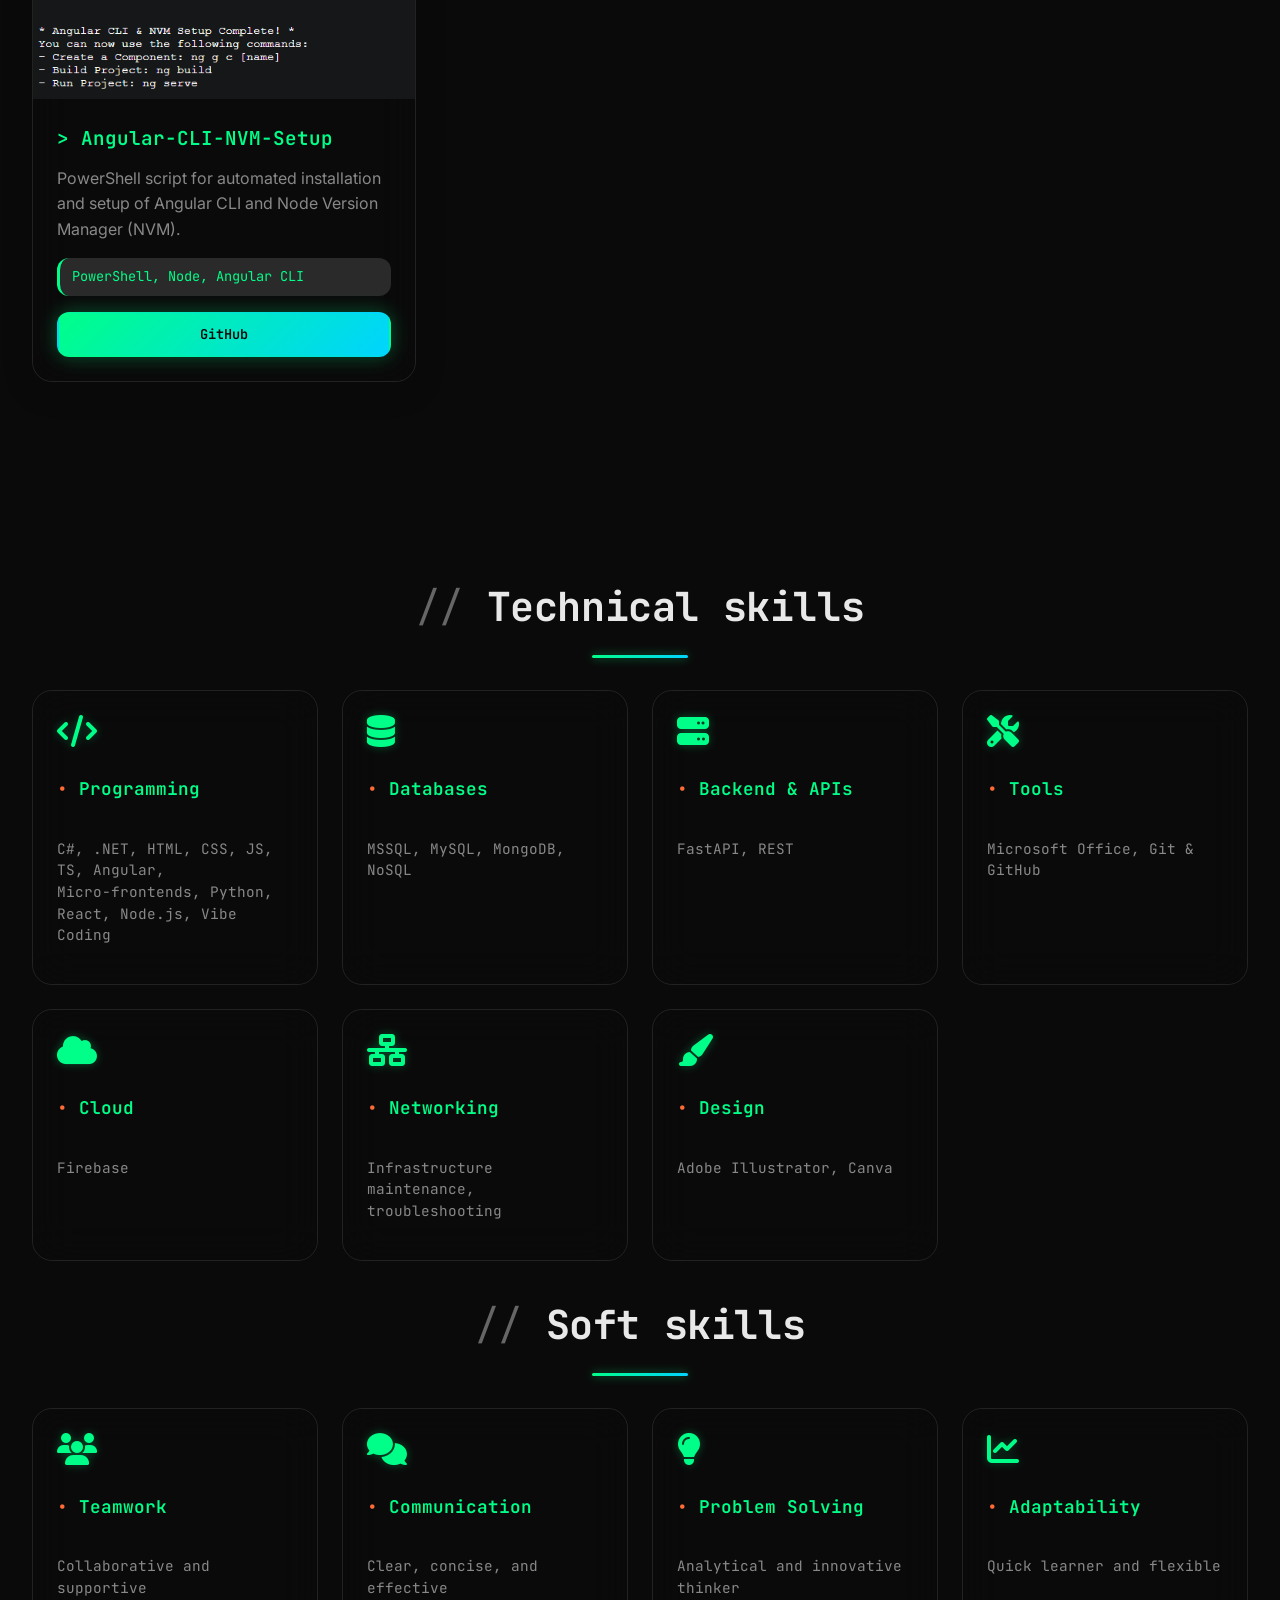
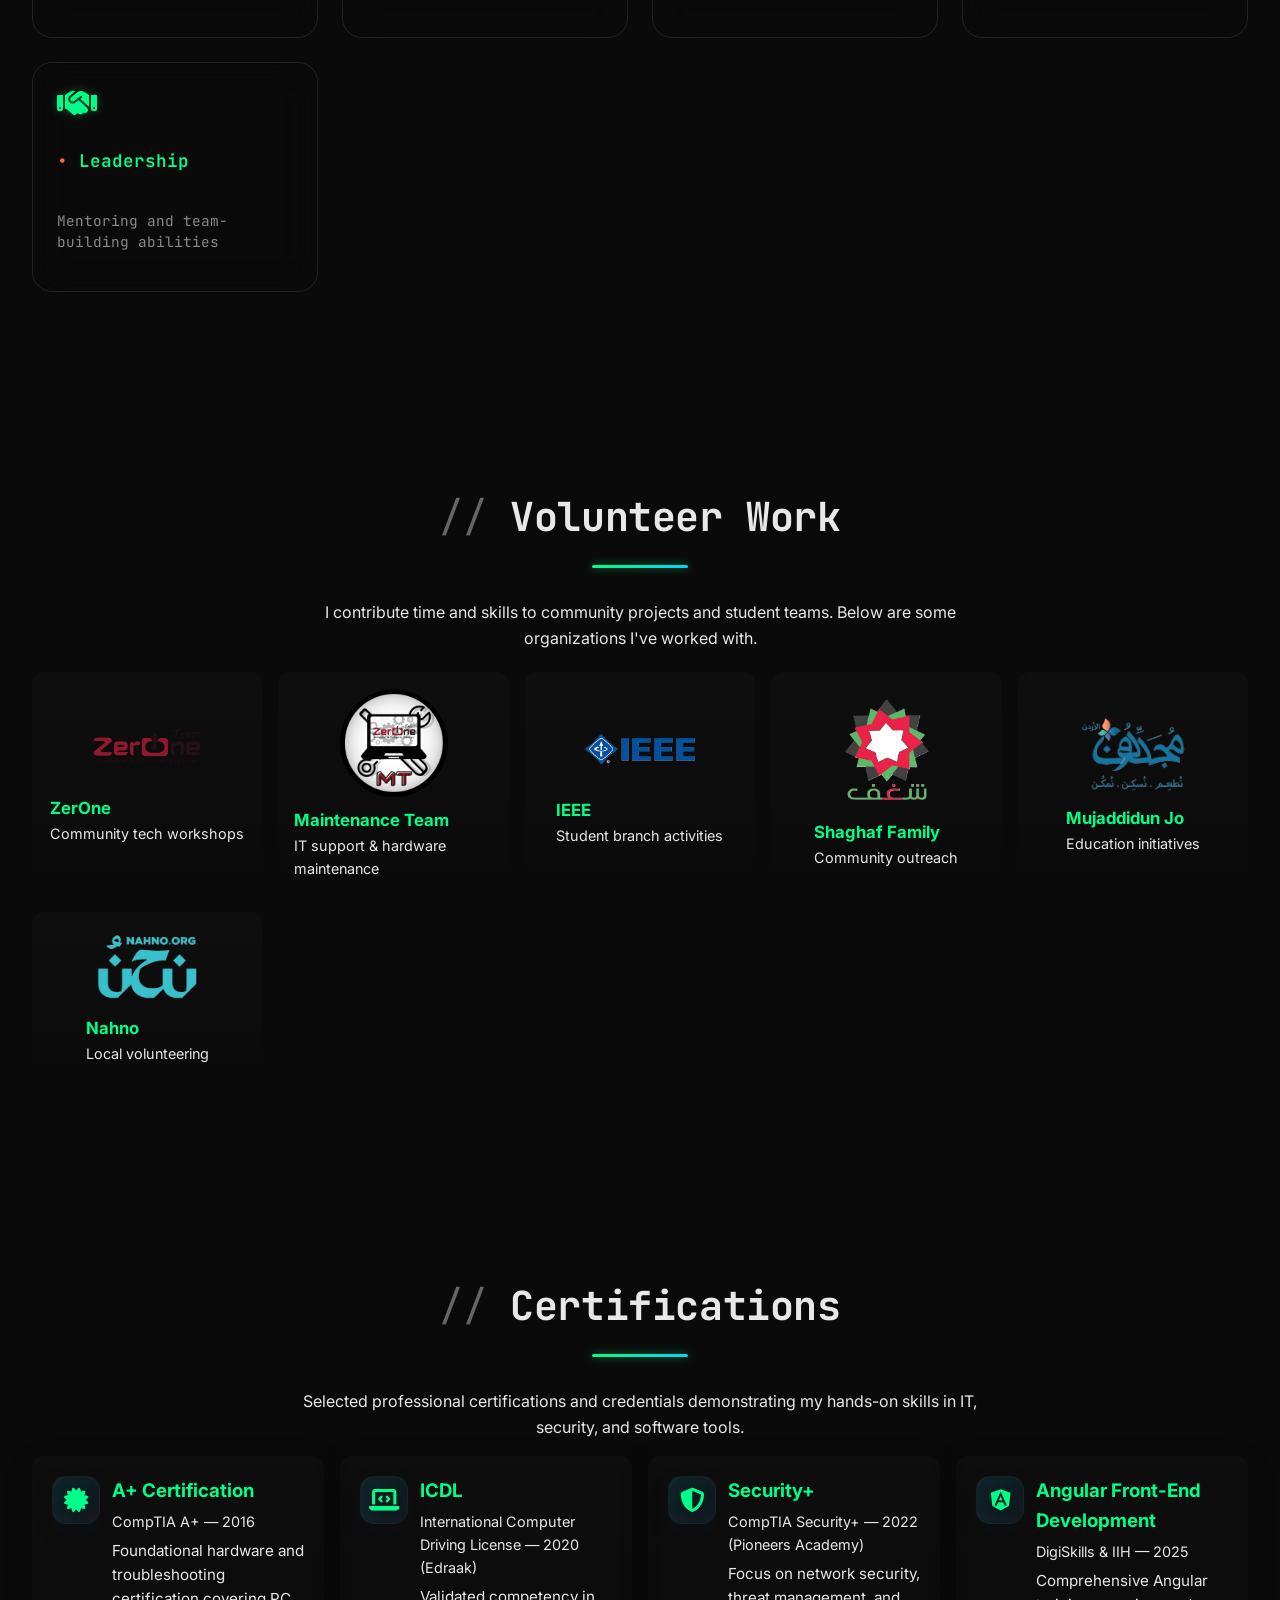
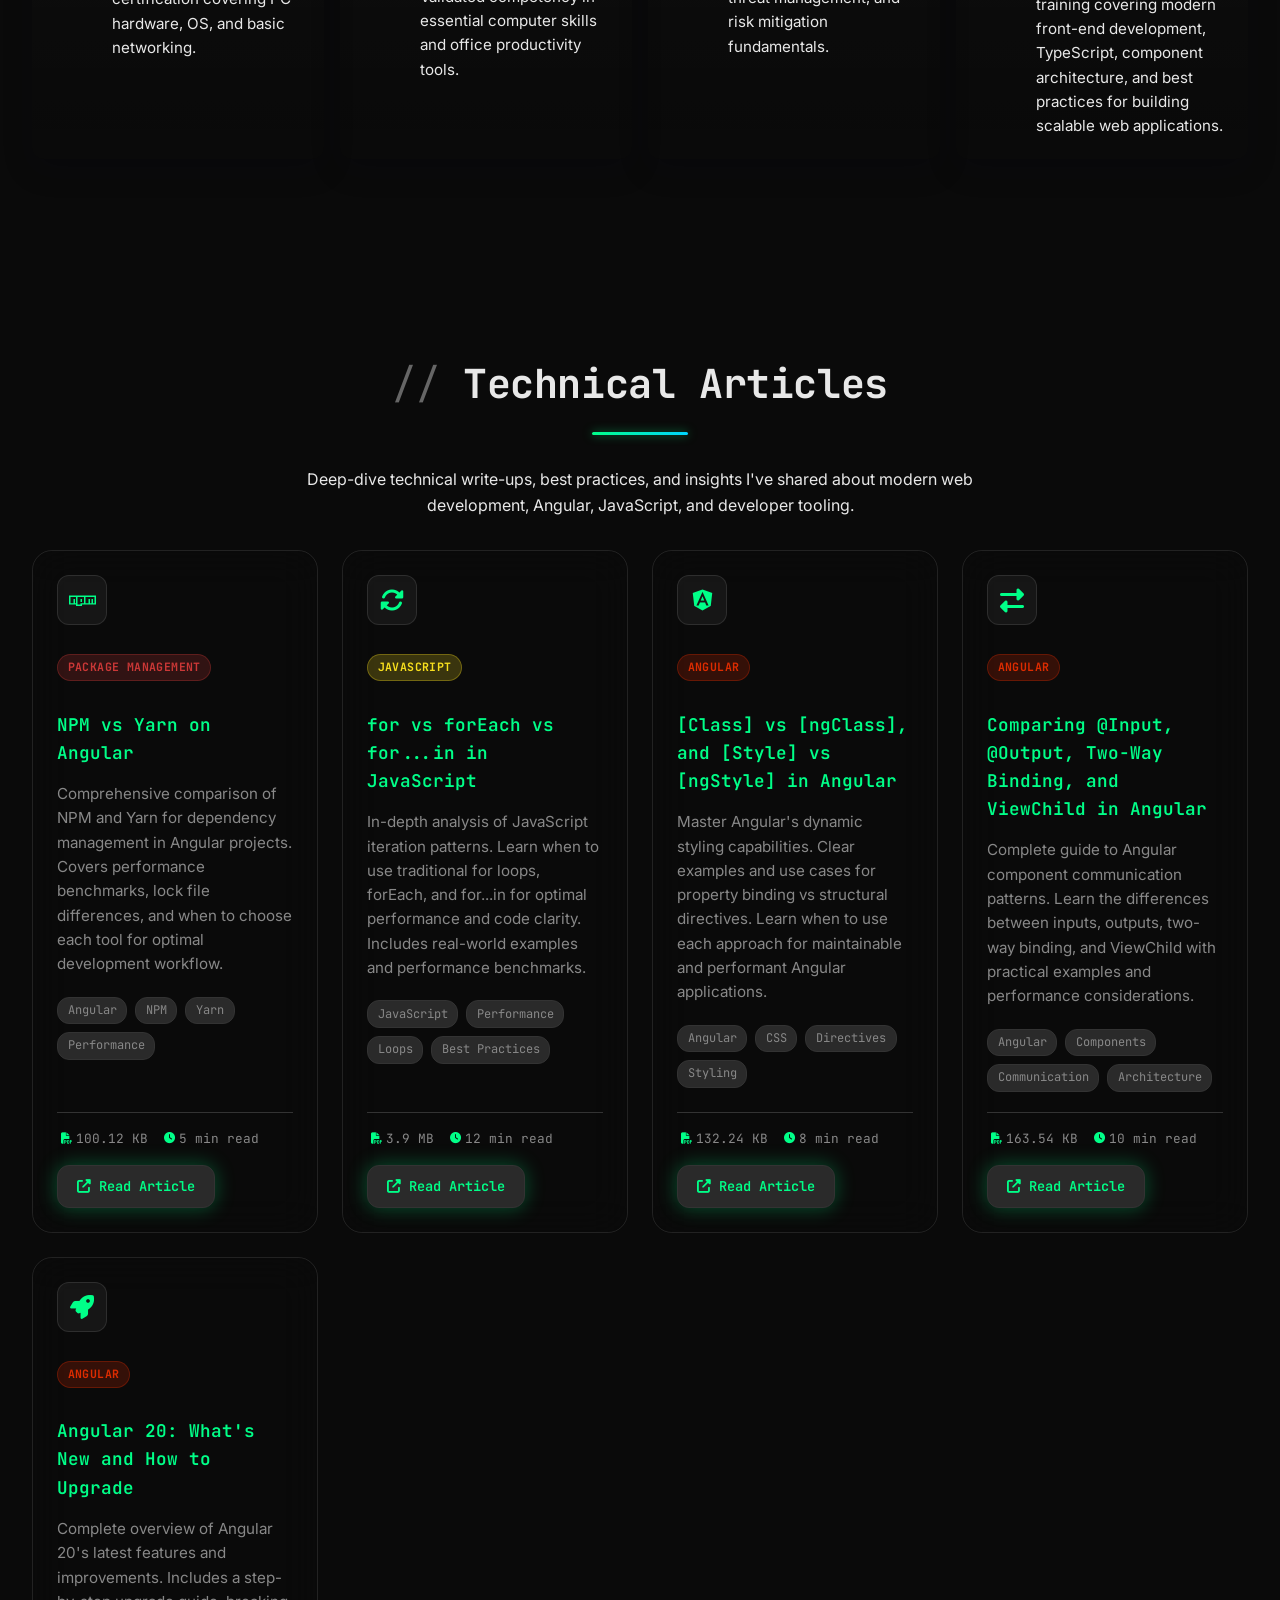
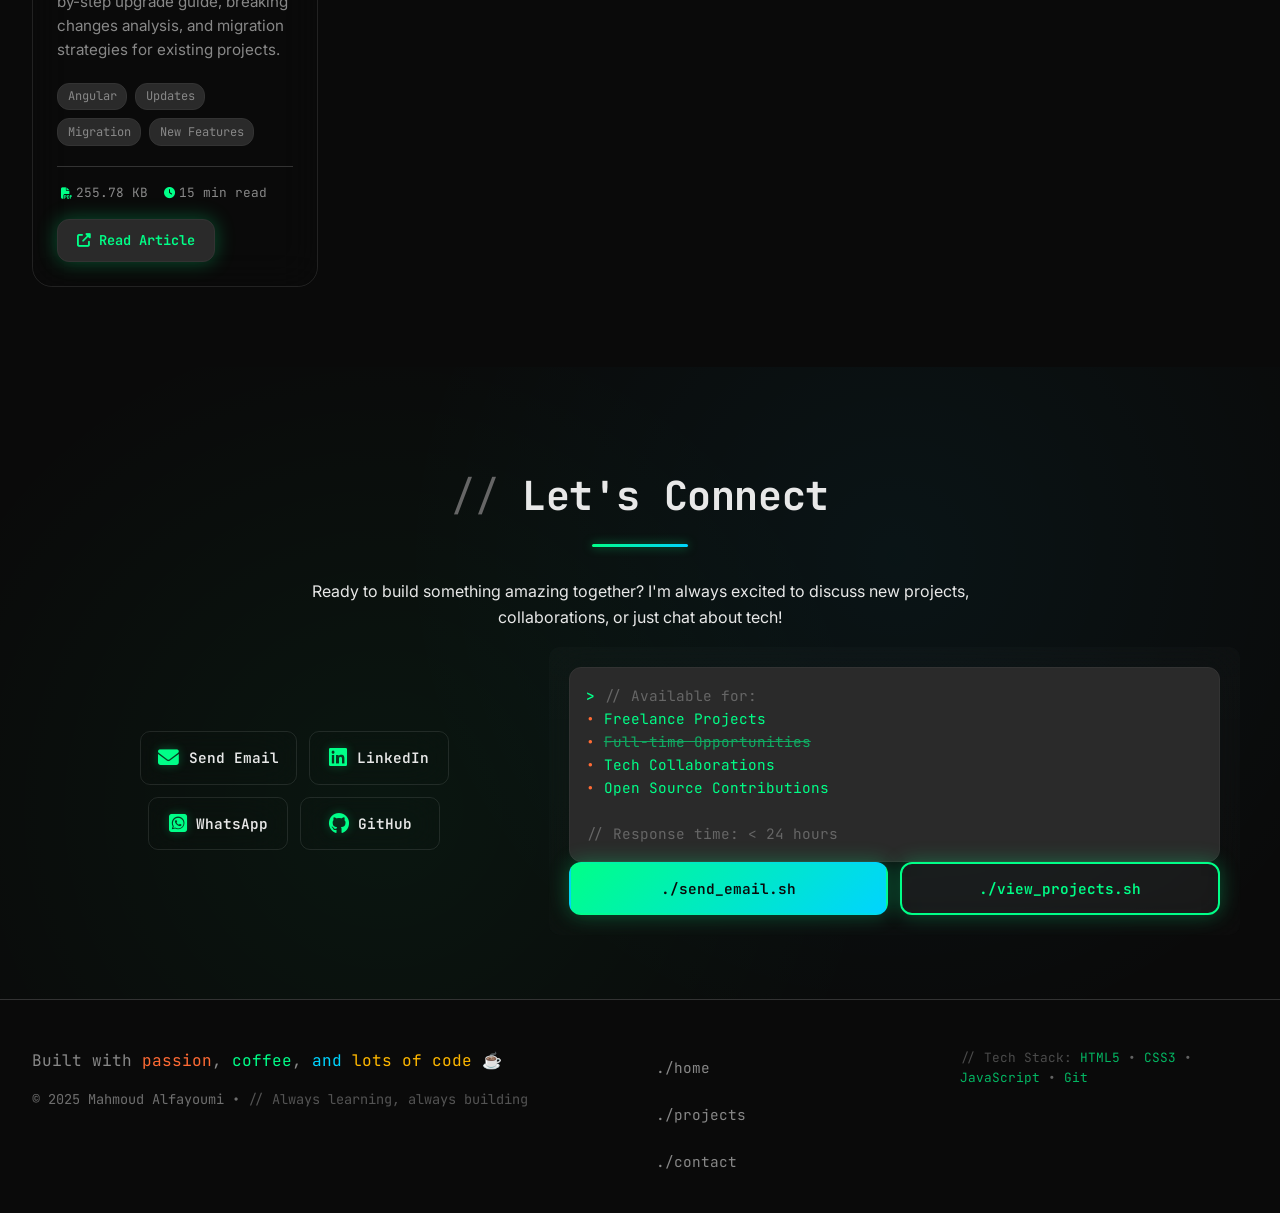
==== commit 6c2f650b: "Update index.html and Mahmoud_Alfayoumi_CV.pdf: enhance skills section with additional technologies," ====
--- a/index.html
+++ b/index.html
@@ -422,12 +422,12 @@
                 <div class="skill-item">
                     <i class="fas fa-code skill-icon" aria-hidden="true"></i>
                     <h4>Programming</h4>
-                    <p>C#, .NET, HTML, CSS, JS, TS, Angular, Micro‑frontends, Python, Vibe Coding</p>
+                    <p>C#, .NET, HTML, CSS, JS, TS, Angular, Micro‑frontends, Python, React, Node.js, Vibe Coding</p>
                 </div>
                 <div class="skill-item">
                     <i class="fas fa-database skill-icon" aria-hidden="true"></i>
                     <h4>Databases</h4>
-                    <p>MSSQL, MySQL, NoSQL</p>
+                    <p>MSSQL, MySQL, MongoDB, NoSQL</p>
                 </div>
                 <div class="skill-item">
                     <i class="fas fa-server skill-icon" aria-hidden="true"></i>
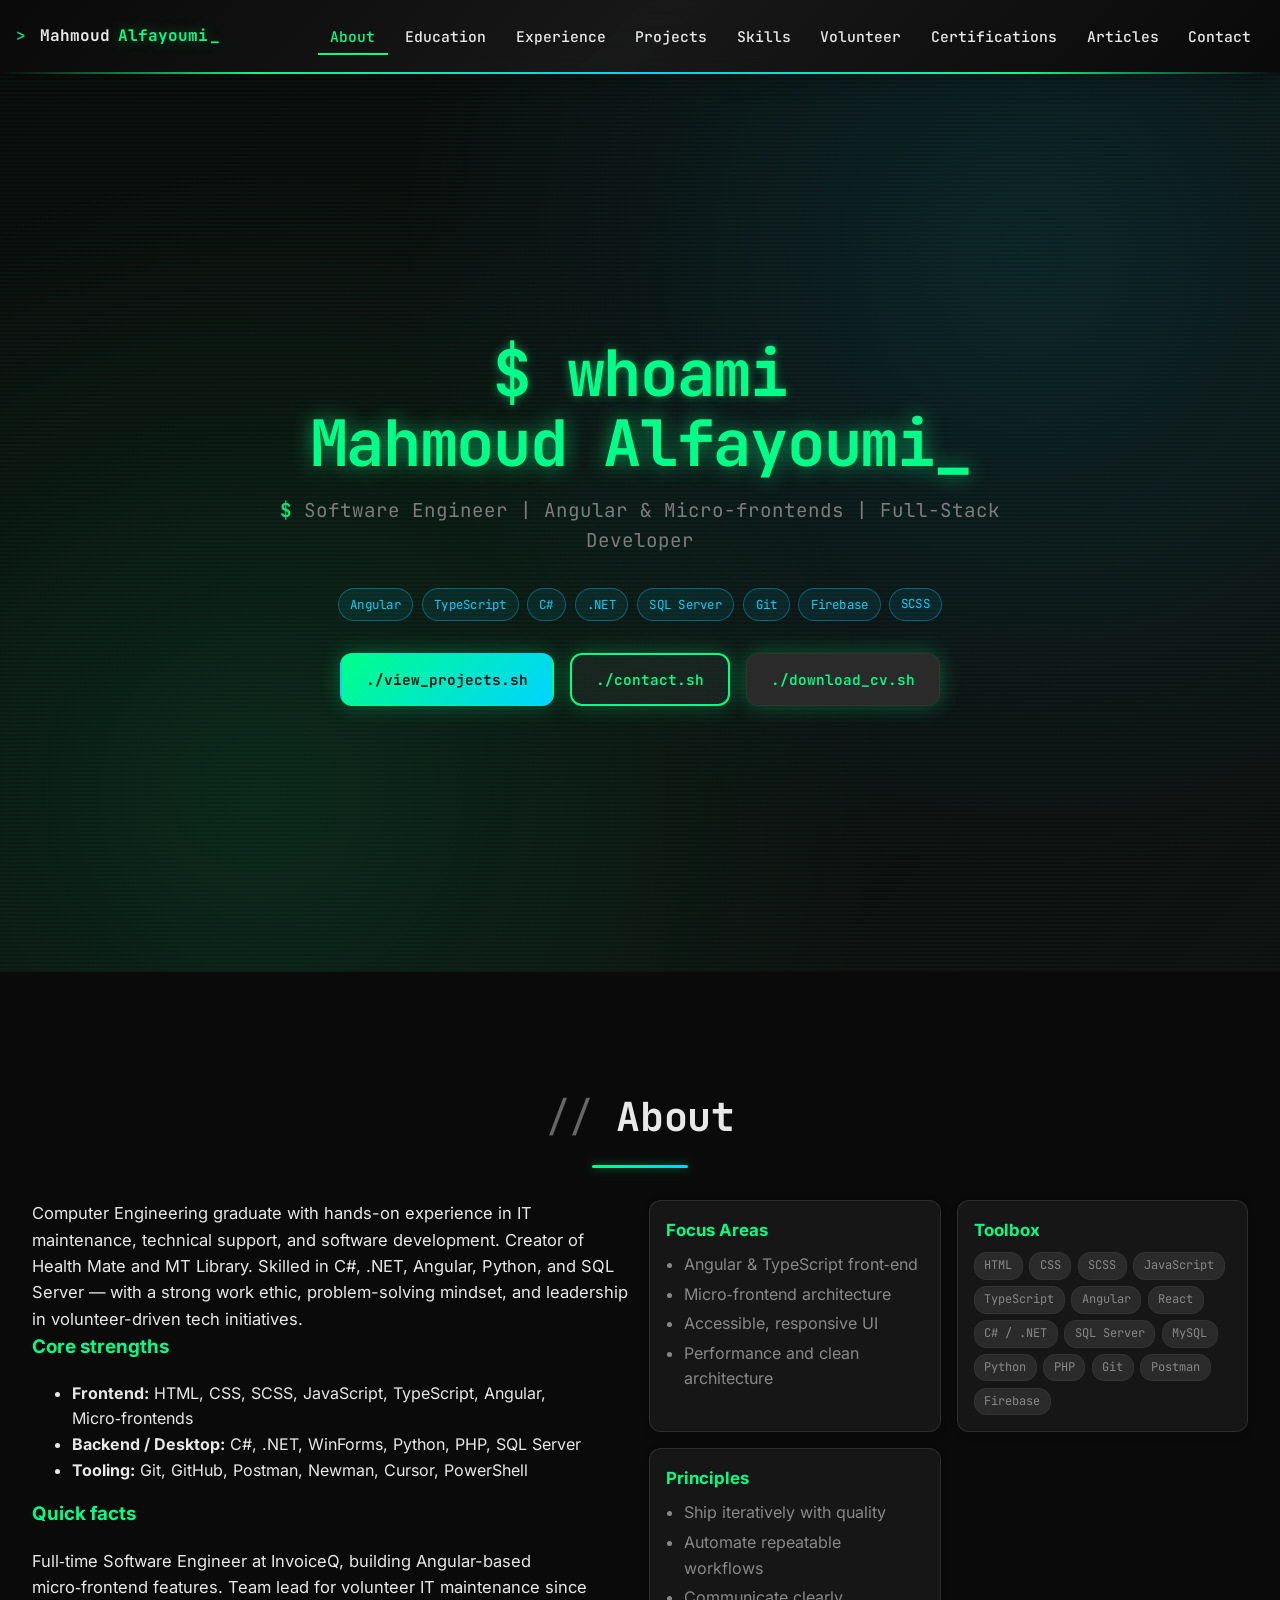
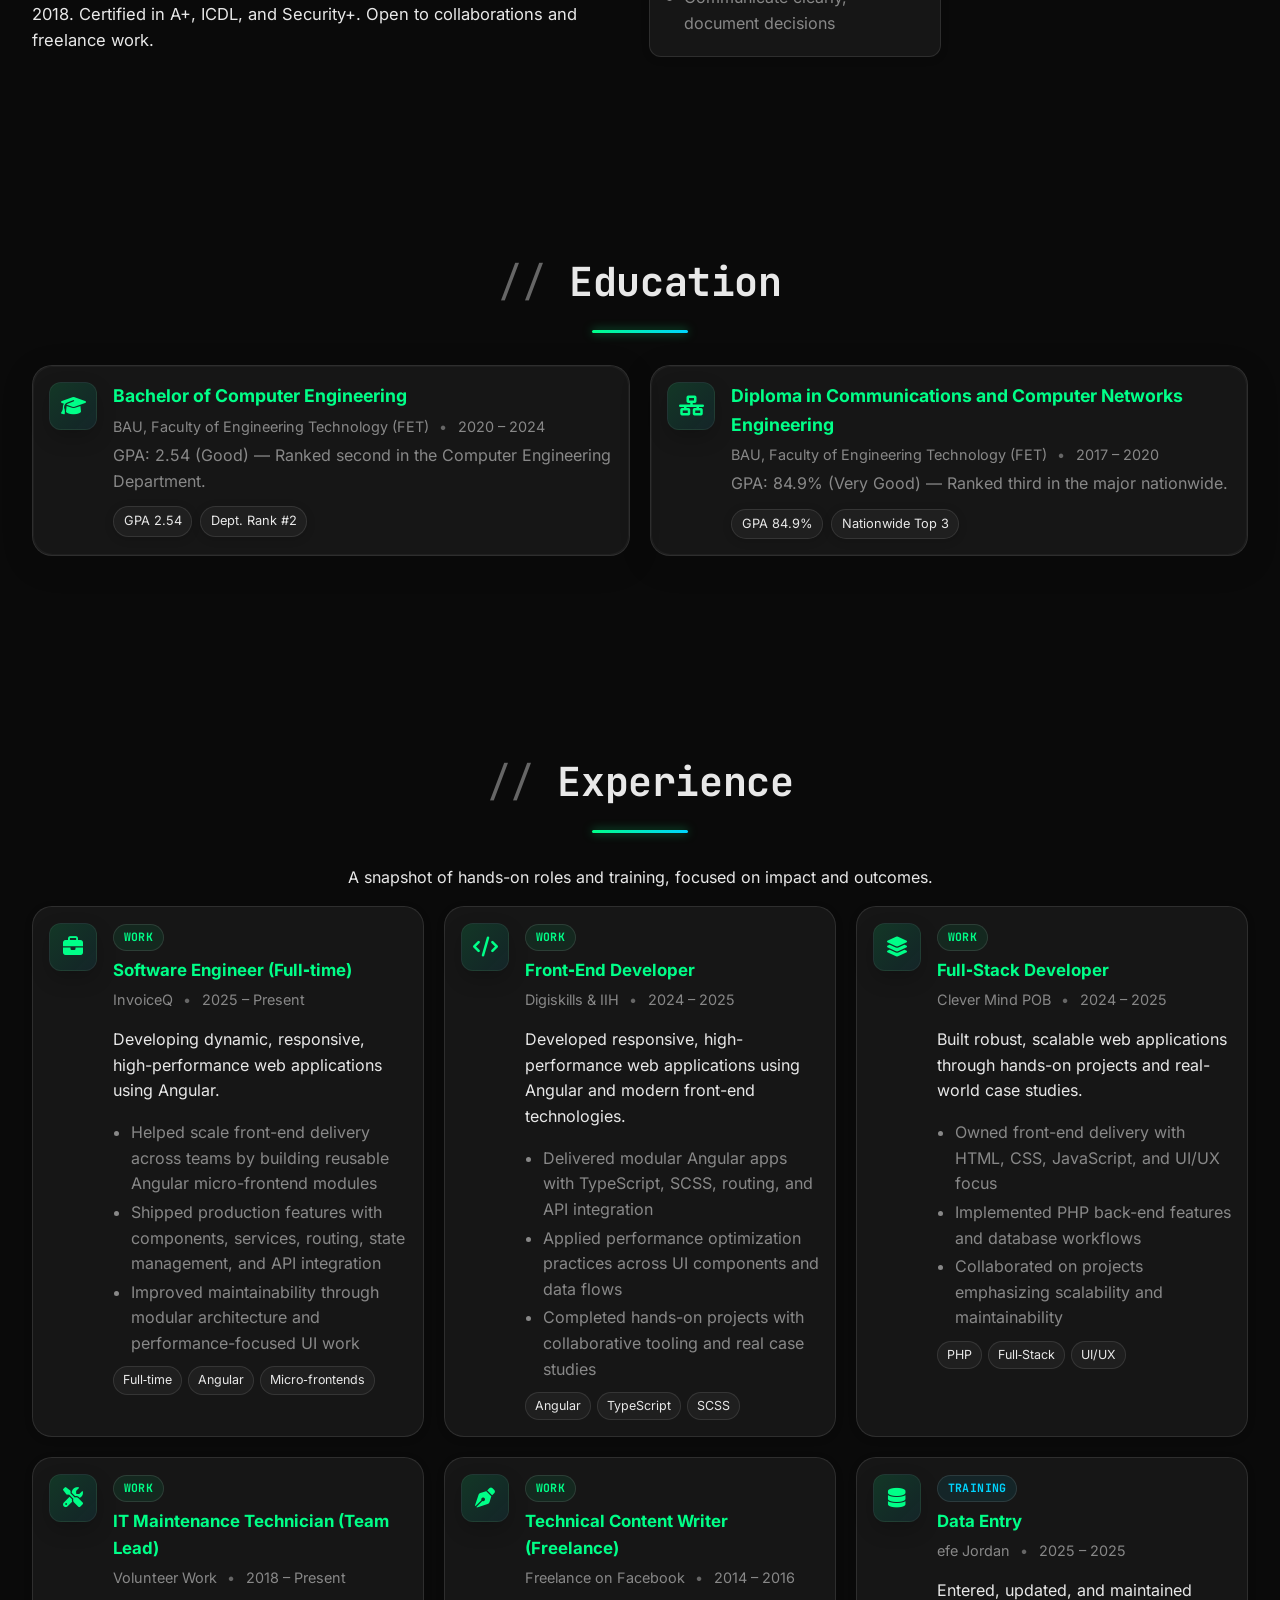
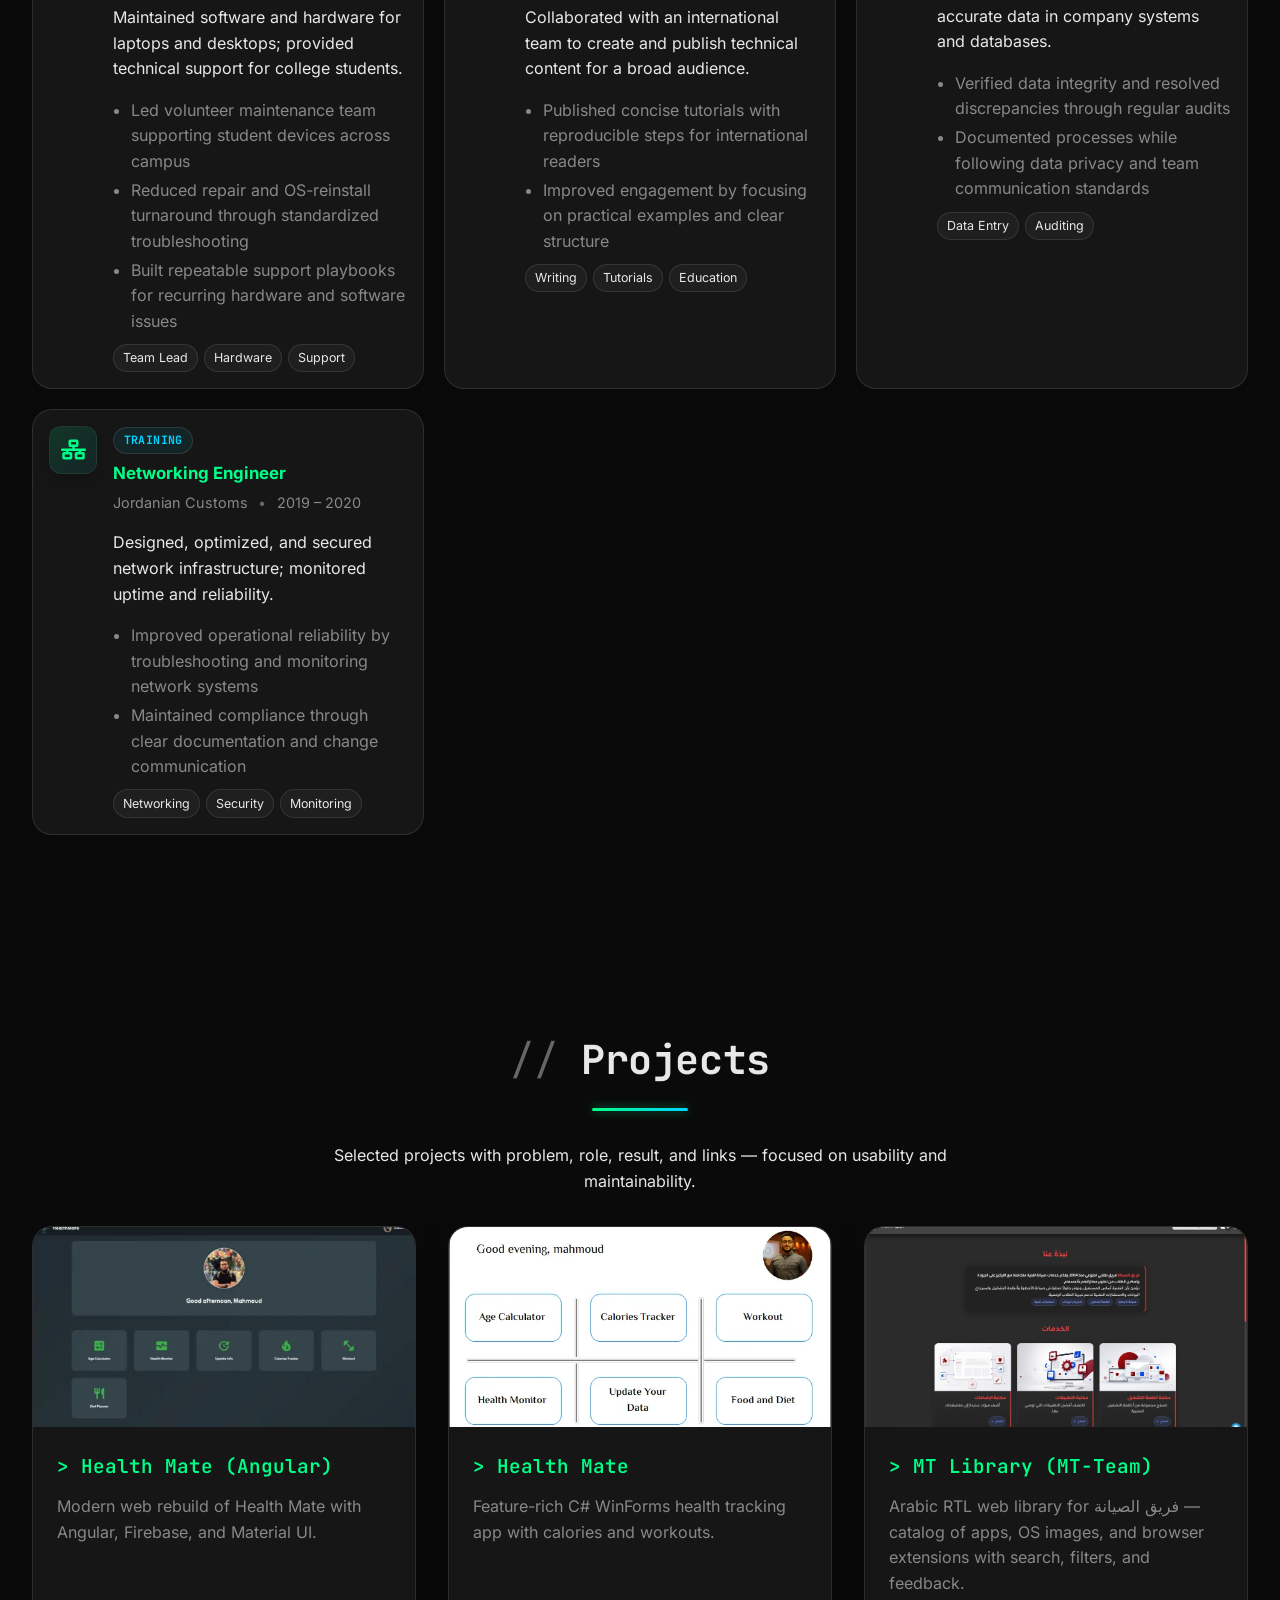
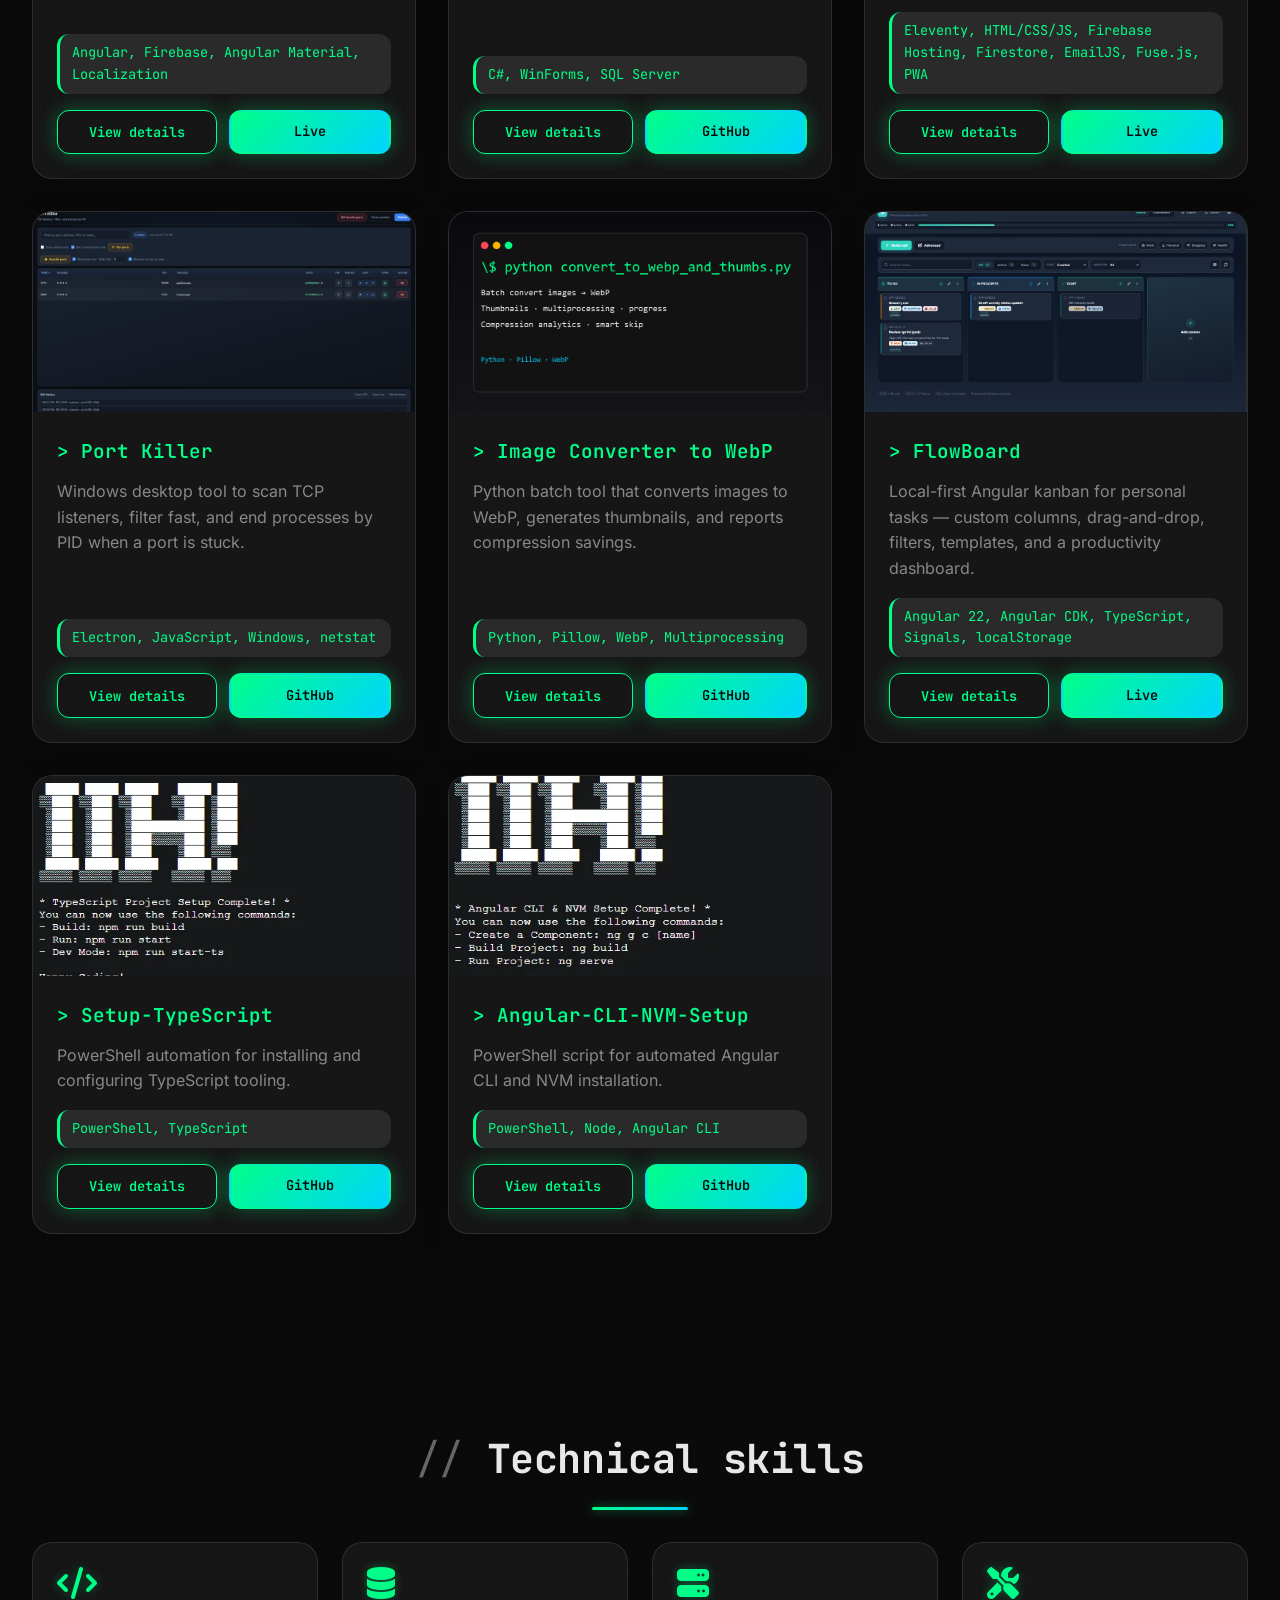
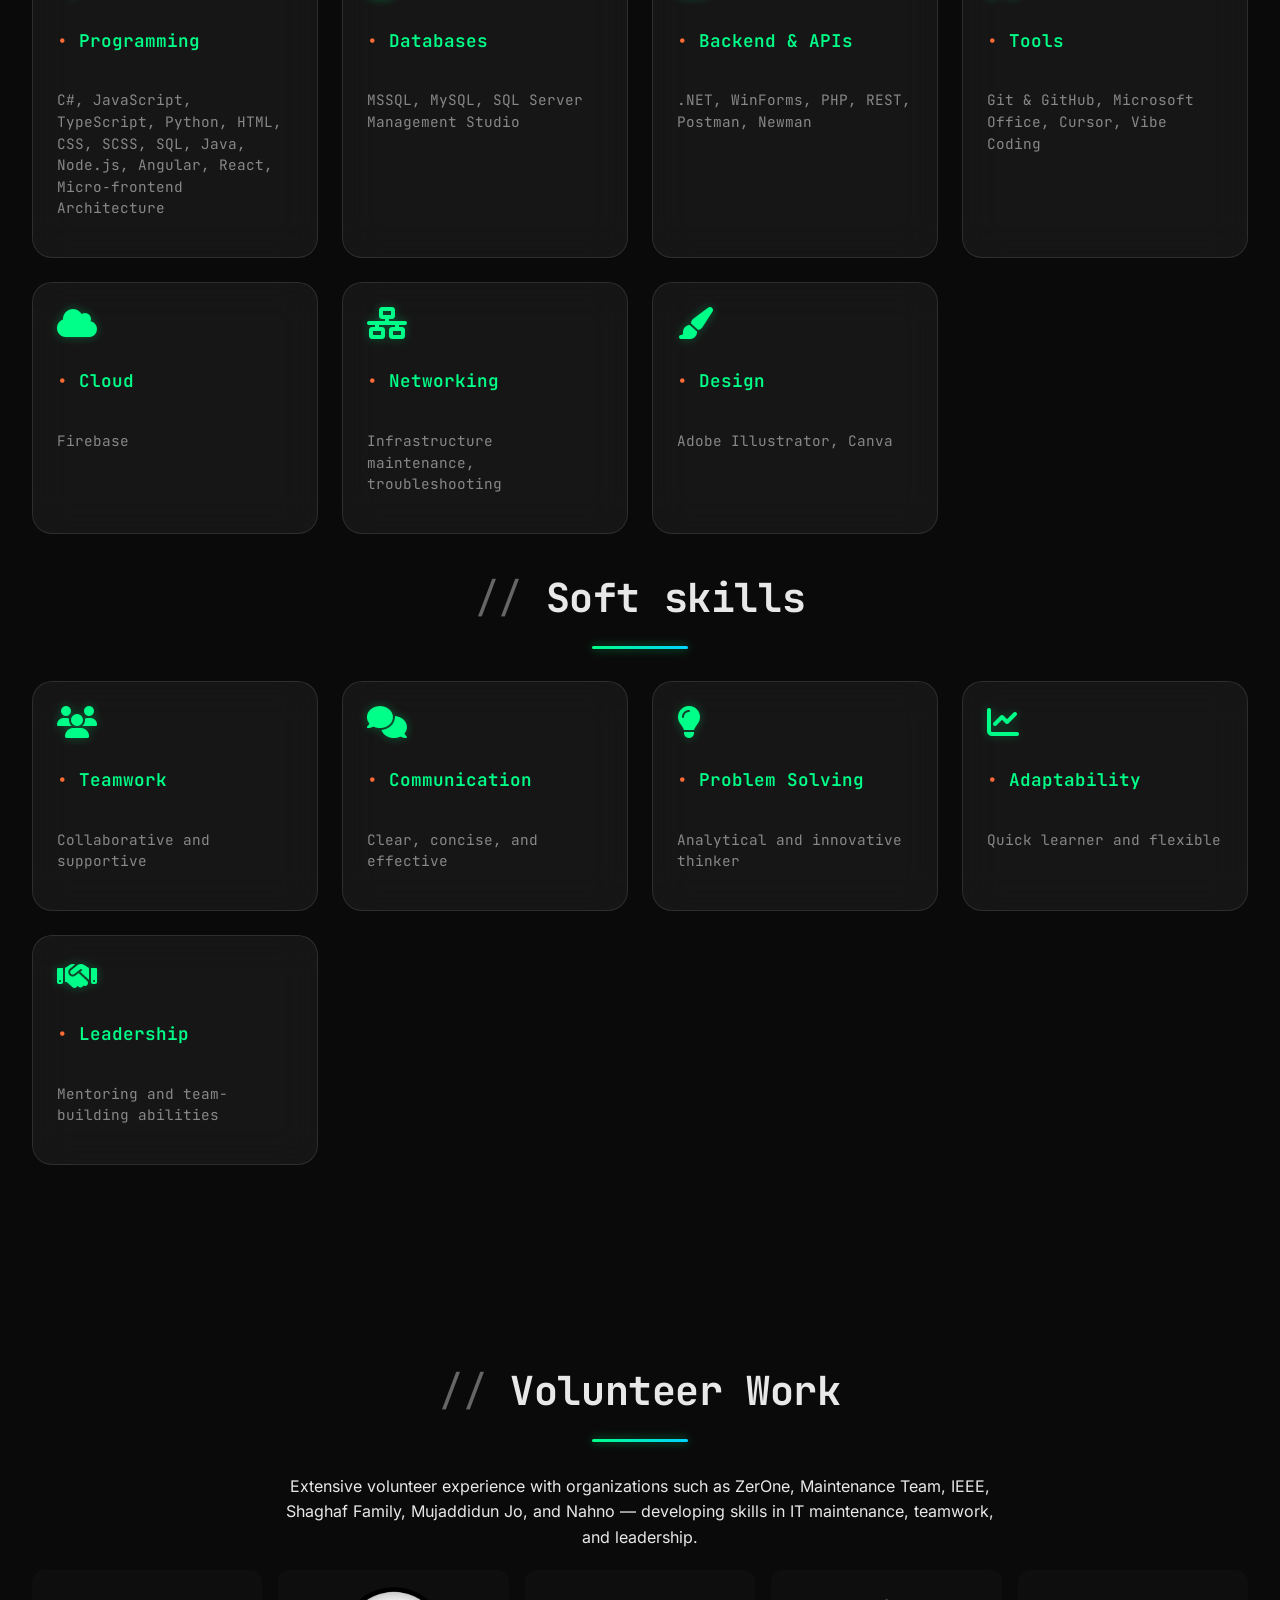
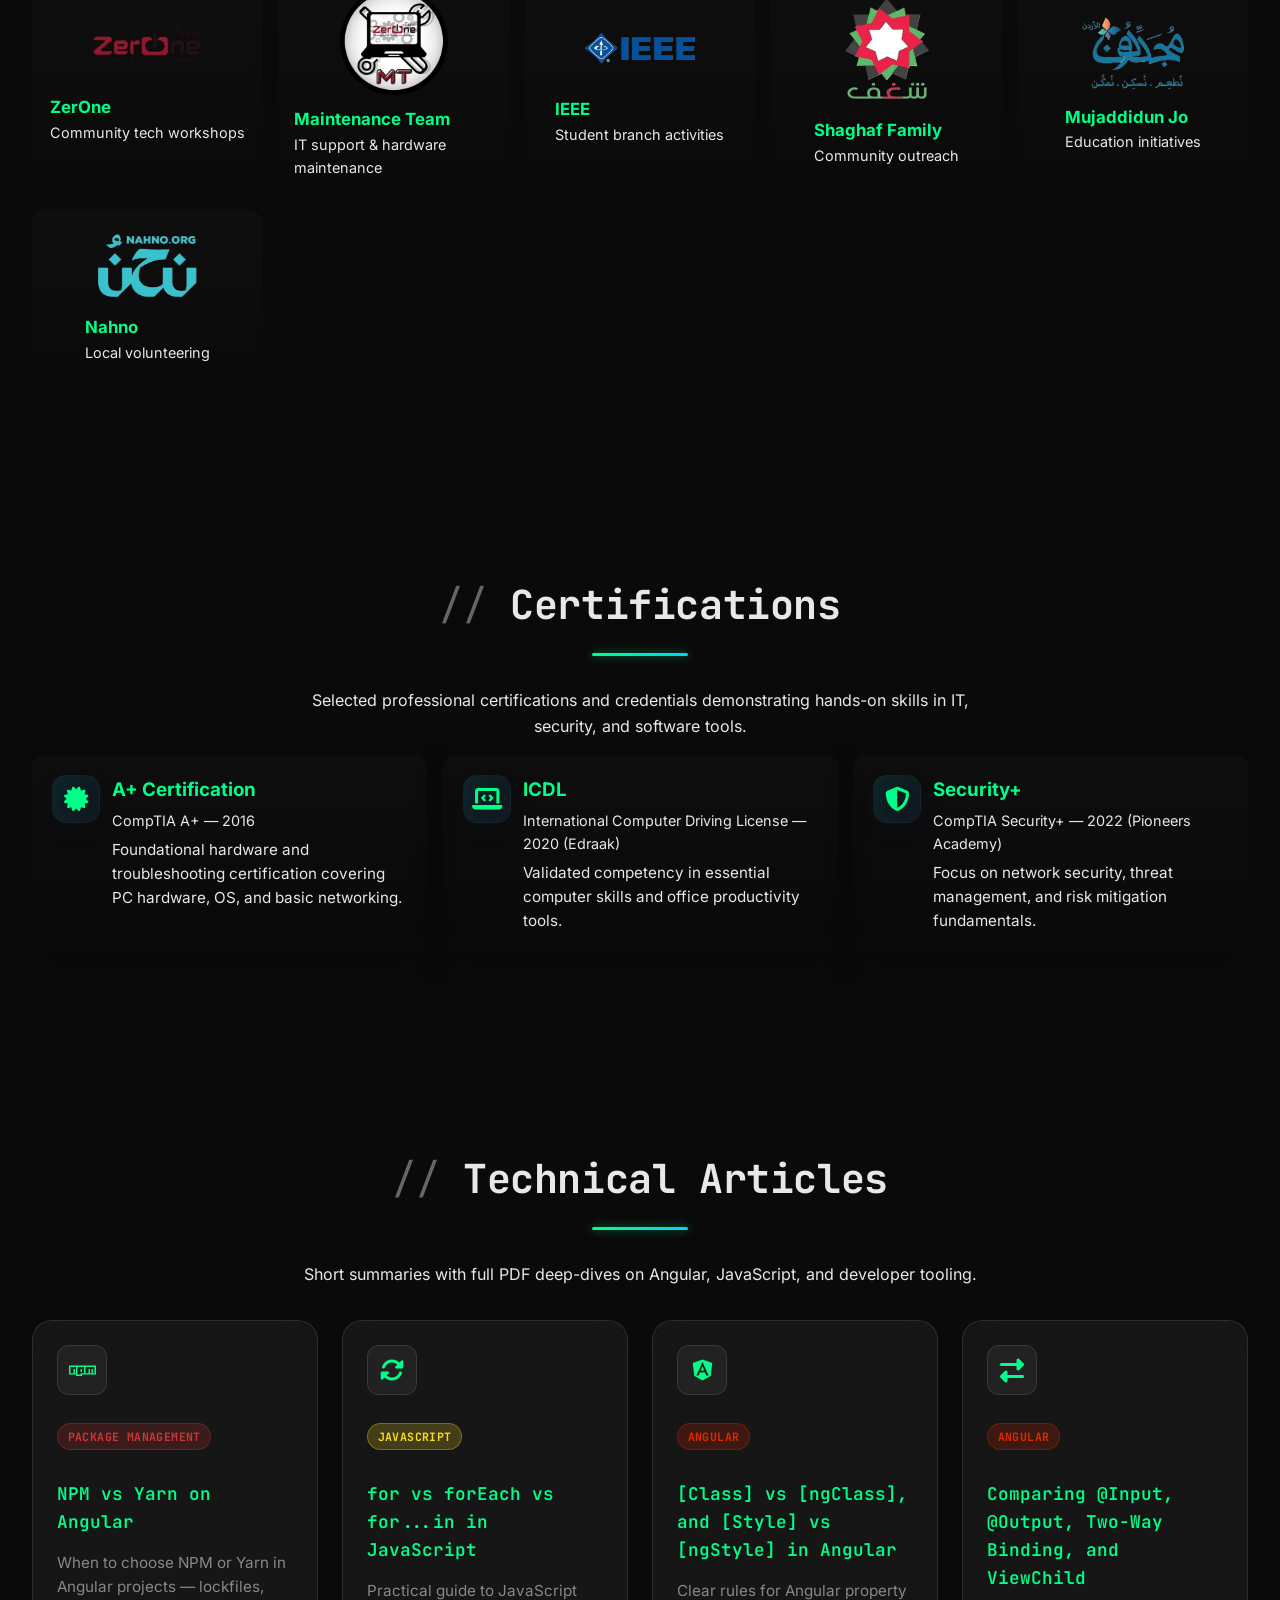
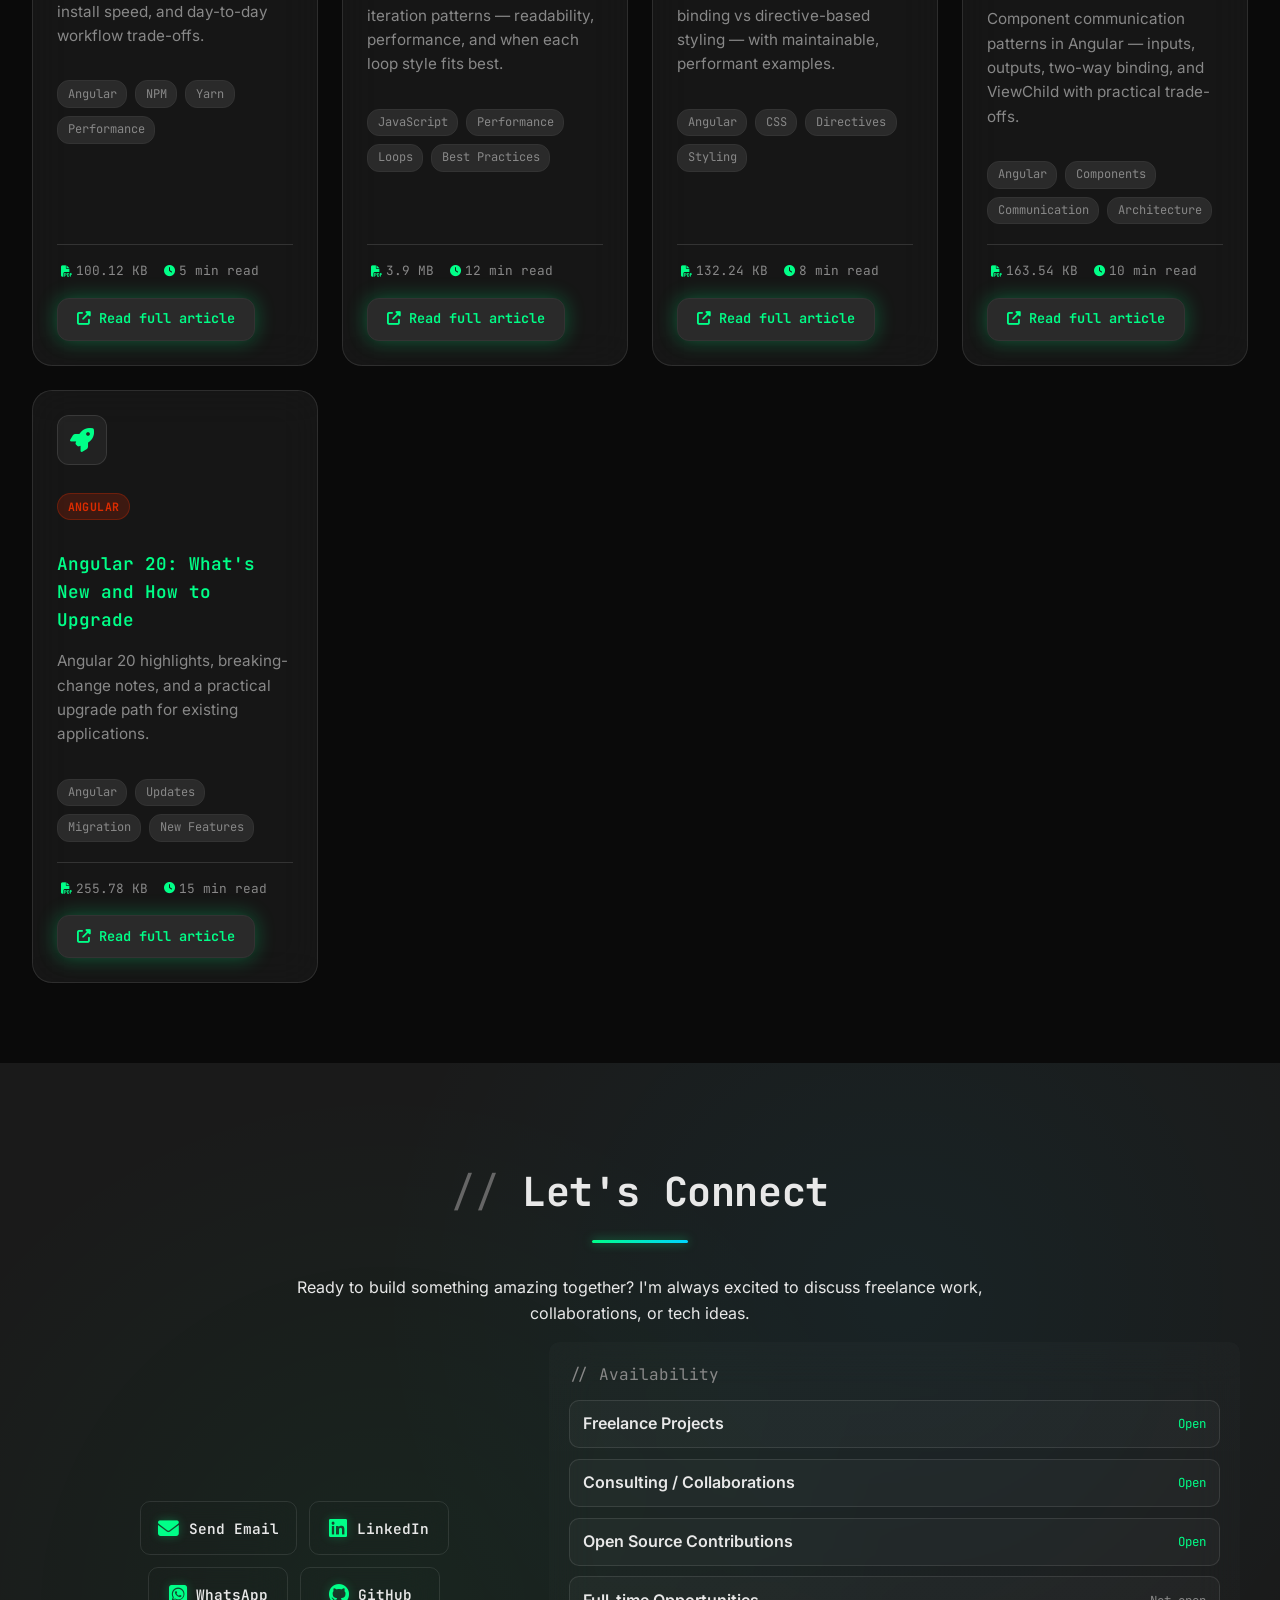
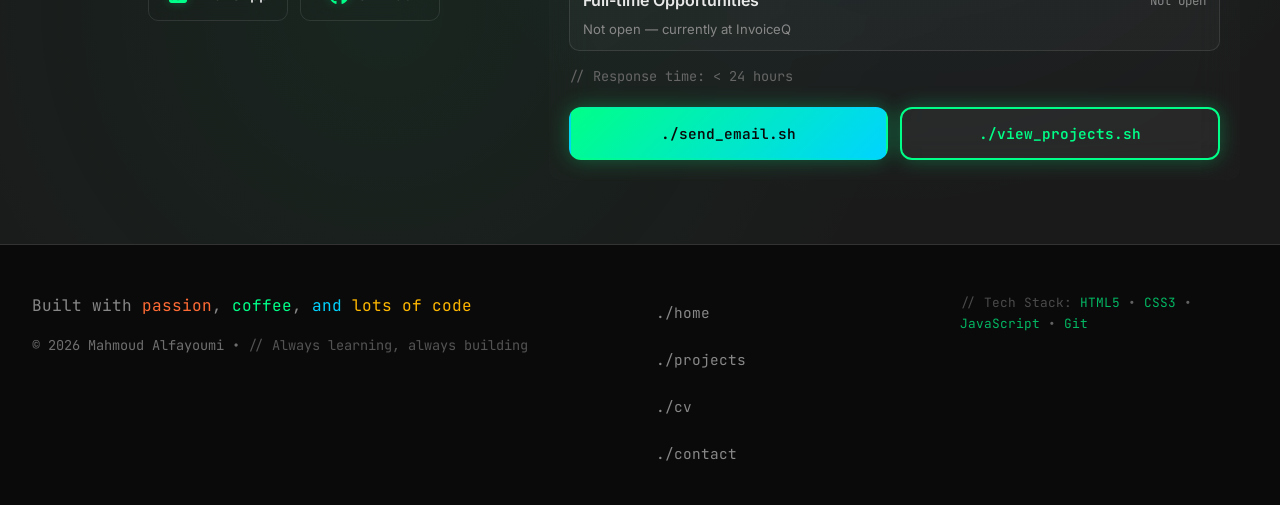
==== commit b101667e: "Refactor to content-driven architecture with SEO & self-hosted fonts Extract portfolio content into " ====
--- a/index.html
+++ b/index.html
@@ -4,841 +4,238 @@
 <head>
     <meta charset="UTF-8" />
     <meta name="viewport" content="width=device-width, initial-scale=1.0" />
-    <meta name="description"
-        content="Mahmoud Alfayoumi - Computer Engineer & IT Specialist Portfolio. Showcasing education, work experience, projects, skills, and certifications." />
-    <meta name="keywords" content="Mahmoud Alfayoumi, Computer Engineer, IT Maintenance, Web Developer, Portfolio" />
+    <meta name="description" id="meta-description"
+        content="Mahmoud Alfayoumi — Software Engineer specializing in Angular, micro-frontends, and full-stack development. Portfolio, projects, and technical articles." />
+    <meta name="keywords" id="meta-keywords"
+        content="Mahmoud Alfayoumi, Software Engineer, Angular, Micro-frontends, TypeScript, Computer Engineer, Web Developer, Portfolio" />
     <meta name="author" content="Mahmoud Alfayoumi" />
 
     <meta property="og:title" content="Mahmoud Alfayoumi - Portfolio" />
-    <meta property="og:description" content="Computer Engineer | IT Maintenance | Web & Software Developer" />
-    <meta property="og:image" content="assets/preview.webp" /> 
+    <meta property="og:description" id="og-description"
+        content="Software Engineer | Angular & Micro-frontends | Full-Stack Developer" />
+    <meta property="og:image" content="https://mahmoud-faiyumi.github.io/Portfolio/assets/preview.webp" />
     <meta property="og:url" content="https://mahmoud-faiyumi.github.io/Portfolio/" />
     <meta property="og:type" content="website" />
-
-    <link rel="icon" href="assets/favicon.ico" type="image/icon" />
-
-    <link href="https://fonts.googleapis.com/css2?family=JetBrains+Mono:wght@300;400;500;600;700&family=Inter:wght@300;400;500;600;700;800&display=swap" rel="stylesheet" />
-
+    <meta name="twitter:card" content="summary_large_image" />
+    <meta name="twitter:title" content="Mahmoud Alfayoumi - Portfolio" />
+    <meta name="twitter:description"
+        content="Software Engineer | Angular & Micro-frontends | Full-Stack Developer" />
+    <meta name="twitter:image" content="https://mahmoud-faiyumi.github.io/Portfolio/assets/preview.webp" />
+
+    <link rel="icon" href="assets/favicon-32.png" type="image/png" sizes="32x32" />
+    <link rel="icon" href="assets/favicon.ico" type="image/x-icon" />
+    <link rel="canonical" href="https://mahmoud-faiyumi.github.io/Portfolio/" />
+
+    <link rel="stylesheet" href="fonts/fonts.css" />
     <link rel="stylesheet" href="style/style.css" />
     <link rel="stylesheet" href="style/all.min.css" />
 
     <title>Mahmoud Alfayoumi - Portfolio</title>
+
+    <script type="application/ld+json" id="json-ld">
+    {
+      "@context": "https://schema.org",
+      "@type": "Person",
+      "name": "Mahmoud Alfayoumi",
+      "jobTitle": "Software Engineer",
+      "url": "https://mahmoud-faiyumi.github.io/Portfolio/",
+      "email": "mailto:mahmoud.faiyumi98@outlook.com",
+      "telephone": "+962782185255",
+      "address": {
+        "@type": "PostalAddress",
+        "addressLocality": "Amman",
+        "addressCountry": "JO"
+      },
+      "alumniOf": [
+        {
+          "@type": "CollegeOrUniversity",
+          "name": "Al-Balqa Applied University — Faculty of Engineering Technology"
+        }
+      ],
+      "knowsAbout": [
+        "Angular",
+        "TypeScript",
+        "Micro-frontends",
+        "C#",
+        ".NET",
+        "SQL Server",
+        "JavaScript",
+        "Full-stack development"
+      ],
+      "sameAs": [
+        "https://www.linkedin.com/in/mahmoud-faiyumi/",
+        "https://github.com/mahmoud-faiyumi"
+      ]
+    }
+    </script>
 </head>
 
 <body>
-    <div id="loading" aria-label="Loading" role="alert">
+    <div id="loading" aria-label="Loading" role="status">
         <div class="loading-text">Initializing Portfolio</div>
         <div class="spinner"></div>
     </div>
 
-        <header class="header" role="banner">
-            <div class="container header-flex">
-                <a href="#hero" class="logo" aria-label="Go to homepage">
-                    <span class="logo-prompt">&gt;</span><span class="logo-main">Mahmoud</span> <span class="logo-accent">Alfayoumi</span>
-                </a>
-
-                <nav class="nav" aria-label="Main Navigation">
-                    <ul class="nav-links" id="nav-links">
-                        <li><a href="#about">About</a></li>
-                        <li><a href="#education">Education</a></li>
-                        <li><a href="#experience">Experience</a></li>
-                        <li><a href="#projects">Projects</a></li>
-                        <li><a href="#skills">Skills</a></li>
-                        <li><a href="#certifications">Certifications</a></li>
-                        <li><a href="#contact">Contact</a></li>
-                        <li><a href="#articles">Articles</a></li>
-                    </ul>
-                </nav>
-                
-                <button id="menu-toggle" class="menu-toggle" aria-label="Open navigation menu" aria-controls="nav-links" aria-expanded="false">
-                    <span class="hamburger" aria-hidden="true">
-                        <span></span><span></span><span></span>
-                    </span>
-                </button>
-            </div>
-        </header>
-
-    <section class="hero" id="hero" aria-label="Hero">
-        <div class="hero-particles"></div>
-        <div class="hero-content container">
-            <h1 class="hero-title">
-                <span class="terminal-text">$ whoami</span><br>
-                <span class="highlight">Mahmoud Alfayoumi</span>
-            </h1>
-            <p class="hero-subtitle">Computer Engineer | IT Maintenance | Web & Software Developer</p>
-            <div class="hero-buttons">
-                <a href="#projects" class="btn btn-primary">
-                    <span class="code-font">./view_projects.sh</span>
-                </a>
-                <a href="#contact" class="btn btn-secondary">
-                    <span class="code-font">./contact.sh</span>
-                </a>
-                <a href="articles/Mahmoud_Alfayoumi_CV.pdf" class="btn btn-code" download aria-label="Download CV (PDF)">
-                    <span class="code-font">./download_cv.sh</span>
-                </a>
-            </div>
+    <a href="#main" class="skip-link">Skip to content</a>
+
+    <header class="header" role="banner">
+        <div class="container header-flex">
+            <a href="#hero" class="logo" aria-label="Go to homepage">
+                <span class="logo-prompt">&gt;</span><span class="logo-main">Mahmoud</span>
+                <span class="logo-accent">Alfayoumi</span>
+            </a>
+
+            <nav class="nav" aria-label="Main Navigation">
+                <ul class="nav-links" id="nav-links">
+                    <li><a href="#about">About</a></li>
+                    <li><a href="#education">Education</a></li>
+                    <li><a href="#experience">Experience</a></li>
+                    <li><a href="#projects">Projects</a></li>
+                    <li><a href="#skills">Skills</a></li>
+                    <li><a href="#volunteer">Volunteer</a></li>
+                    <li><a href="#certifications">Certifications</a></li>
+                    <li><a href="#articles">Articles</a></li>
+                    <li><a href="#contact">Contact</a></li>
+                </ul>
+            </nav>
+
+            <button id="menu-toggle" class="menu-toggle" aria-label="Open navigation menu"
+                aria-controls="nav-links" aria-expanded="false">
+                <span class="hamburger" aria-hidden="true">
+                    <span></span><span></span><span></span>
+                </span>
+            </button>
         </div>
-    </section>
-
-    <section id="about" class="section about" aria-labelledby="about-heading">
-        <div class="container">
-            <h2 id="about-heading">About</h2>
-
-            <div class="about-grid">
-                <div>
-                    <p class="lead">I build reliable, maintainable applications and enjoy solving real-world problems across web and desktop platforms. I prioritize accessibility, performance, and developer ergonomics. My work focuses on pragmatic solutions that improve user experience and developer productivity.</p>
-
-                    <h3>Core strengths</h3>
-                    <ul class="list-tight">
-                        <li><strong>Frontend:</strong> HTML, CSS, JavaScript, Angular</li>
-                        <li><strong>Backend / Desktop:</strong> C#, .NET, SQLServer, Python, FastAPI</li>
-                        <li><strong>Tooling:</strong> Git, GitHub, PowerShell</li>
-                    </ul>
-
-                    <h3 class="heading-compact">Quick facts</h3>
-                    <p class="muted-small">Full‑time Software Engineer at InvoiceQ. Experienced in building user-centered interfaces, troubleshooting infrastructure, and automating developer setup. Open to collaborations and freelance work.</p>
-                </div>
-
-                <div class="about-cards">
-                    <article class="about-card">
-                        <h4 class="about-card-title">Focus Areas</h4>
-                        <ul class="about-list">
-                            <li>Angular &amp; TypeScript front‑end</li>
-                            <li>Accessible, responsive UI</li>
-                            <li>Performance and clean architecture</li>
-                        </ul>
-                    </article>
-
-                    <article class="about-card">
-                        <h4 class="about-card-title">Toolbox</h4>
-                        <ul class="about-tags">
-                            <li class="tag">HTML</li>
-                            <li class="tag">CSS</li>
-                            <li class="tag">JavaScript</li>
-                            <li class="tag">TypeScript</li>
-                            <li class="tag">Angular</li>
-                            <li class="tag">C# / .NET</li>
-                            <li class="tag">SQLServer</li>
-                            <li class="tag">MySQL</li>
-                            <li class="tag">NoSQL</li>
-                            <li class="tag">Python</li>
-                            <li class="tag">FastAPI</li>
-                            <li class="tag">Git</li>
-                            <li class="tag">PowerShell</li>
-                            <li class="tag">Firebase</li>
-                        </ul>
-                    </article>
-
-                    <article class="about-card">
-                        <h4 class="about-card-title">Principles</h4>
-                        <ul class="about-list">
-                            <li>Ship iteratively with quality</li>
-                            <li>Automate repeatable workflows</li>
-                            <li>Communicate clearly, document decisions</li>
-                        </ul>
-                    </article>
-                </div>
-            </div>
-        </div>
-    </section>
-
-    <section id="education" class="section education" aria-labelledby="education-heading">
-        <div class="container">
-            <h2 id="education-heading">Education</h2>
-
-            <div class="edu-grid" role="list">
-                <article class="edu-card" role="listitem" aria-labelledby="edu-bsc">
-                    <div class="edu-badge" aria-hidden="true"><i class="fas fa-graduation-cap"></i></div>
-                    <div class="edu-body">
-                        <h3 id="edu-bsc">Bachelor of Computer Engineering</h3>
-                        <p class="edu-meta">
-                            <span class="edu-school">BAU, Faculty of Engineering Technology (FET)</span>
-                            <span class="edu-dot">•</span>
-                            <time datetime="2020">2020</time> – <time datetime="2024">2024</time>
-                        </p>
-                        <p class="edu-desc">GPA: 2.54 (Good) — Ranked second in the Computer Engineering Department.</p>
-                        
-                        <div class="edu-footer">
-                            <span class="edu-chip">GPA 2.54</span>
-                            <span class="edu-chip">Dept. Rank #2</span>
-                        </div>
-                    </div>
-                </article>
-
-                <article class="edu-card" role="listitem" aria-labelledby="edu-diploma">
-                    <div class="edu-badge" aria-hidden="true"><i class="fas fa-network-wired"></i></div>
-                    <div class="edu-body">
-                        <h3 id="edu-diploma">Diploma in Communications and Computer Networks Engineering</h3>
-                        <p class="edu-meta">
-                            <span class="edu-school">BAU, Faculty of Engineering Technology (FET)</span>
-                            <span class="edu-dot">•</span>
-                            <time datetime="2017">2017</time> – <time datetime="2020">2020</time>
-                        </p>
-                        <p class="edu-desc">GPA: 84.9% (Very Good) — Ranked third in the major nationwide.</p>
-                        
-                        <div class="edu-footer">
-                            <span class="edu-chip">GPA 84.9%</span>
-                            <span class="edu-chip">Nationwide Top 3</span>
-                        </div>
-                    </div>
-                </article>
-            </div>
-        </div>
-    </section>
-
-    <section id="experience" class="section experience" aria-labelledby="experience-heading">
-        <div class="container">
-            <h2 id="experience-heading">Experience</h2>
-            <p class="section-intro">A snapshot of hands-on roles and training, focused on impact and outcomes.</p>
-
-            <div class="exp-grid" role="list">
-                <article class="exp-card" role="listitem" aria-labelledby="exp-invoiceq">
-                    <div class="exp-badge" aria-hidden="true"><i class="fas fa-briefcase"></i></div>
-                    <div class="exp-body">
-                        <span class="category-badge work">Work</span>
-                        <h4 id="exp-invoiceq">Software Engineer (Full‑time)</h4>
-                        <p class="exp-meta">
-                            <span class="exp-org">InvoiceQ</span>
-                            <span class="exp-dot">•</span>
-                            <time datetime="2025">2025</time> – <time datetime="present">Present</time>
-                        </p>
-                        <p>Building and maintaining production features, integrations, and performant UIs.</p>
-                        <ul class="exp-bullets">
-                            <li>Shipped features end‑to‑end with reviews and testing</li>
-                            <li>Collaborated across teams to improve reliability and UX</li>
-                        </ul>
-                        <div class="exp-footer">
-                            <span class="exp-chip">Full‑time</span>
-                            <span class="exp-chip">InvoiceQ</span>
-                        </div>
-                    </div>
-                </article>
-                <article class="exp-card" role="listitem" aria-labelledby="exp-maint">
-                    <div class="exp-badge" aria-hidden="true"><i class="fas fa-tools"></i></div>
-                    <div class="exp-body">
-                        <span class="category-badge work">Work</span>
-                        <h4 id="exp-maint">IT Maintenance Technician (Volunteer)</h4>
-                        <p class="exp-meta">
-                            <span class="exp-org">Self‑Initiated</span>
-                            <span class="exp-dot">•</span>
-                            <time datetime="2018">2018</time> – <time datetime="2025">Present</time>
-                        </p>
-                        <p>Maintained software/hardware for student devices and provided ongoing tech support.</p>
-                        <ul class="exp-bullets">
-                            <li>Reduced turnaround time on repairs and OS reinstalls</li>
-                            <li>Standardized troubleshooting steps for recurring issues</li>
-                        </ul>
-                        <div class="exp-footer">
-                            <span class="exp-chip">Hardware</span>
-                            <span class="exp-chip">Windows</span>
-                            <span class="exp-chip">Support</span>
-                        </div>
-                    </div>
-                </article>
-
-                <article class="exp-card" role="listitem" aria-labelledby="exp-writer">
-                    <div class="exp-badge" aria-hidden="true"><i class="fas fa-pen-nib"></i></div>
-                    <div class="exp-body">
-                        <span class="category-badge work">Work</span>
-                        <h4 id="exp-writer">Technical Content Writer (Freelance)</h4>
-                        <p class="exp-meta">
-                            <span class="exp-org">Independent</span>
-                            <span class="exp-dot">•</span>
-                            <time datetime="2014">2014</time> – <time datetime="2016">2016</time>
-                        </p>
-                        <p>Researched and wrote practical tutorials for an international audience.</p>
-                        <ul class="exp-bullets">
-                            <li>Published concise tutorials with reproducible steps</li>
-                            <li>Improved engagement through practical examples</li>
-                        </ul>
-                        <div class="exp-footer">
-                            <span class="exp-chip">Writing</span>
-                            <span class="exp-chip">Tutorials</span>
-                            <span class="exp-chip">Education</span>
-                        </div>
-                    </div>
-                </article>
-
-                <article class="exp-card" role="listitem" aria-labelledby="exp-network">
-                    <div class="exp-badge" aria-hidden="true"><i class="fas fa-network-wired"></i></div>
-                    <div class="exp-body">
-                        <span class="category-badge training">Training</span>
-                        <h4 id="exp-network">Networking Engineer</h4>
-                        <p class="exp-meta">
-                            <span class="exp-org">Jordanian Customs</span>
-                            <span class="exp-dot">•</span>
-                            <time datetime="2019">2019</time> – <time datetime="2020">2020</time>
-                        </p>
-                        <p>Designed and secured network infrastructure; monitored uptime and reliability.</p>
-                        <ul class="exp-bullets">
-                            <li>Documented change management and incident resolution</li>
-                            <li>Monitored uptime and improved reliability</li>
-                        </ul>
-                        <div class="exp-footer">
-                            <span class="exp-chip">Networking</span>
-                            <span class="exp-chip">Security</span>
-                            <span class="exp-chip">Monitoring</span>
-                        </div>
-                    </div>
-                </article>
-
-                <article class="exp-card" role="listitem" aria-labelledby="exp-fe">
-                    <div class="exp-badge" aria-hidden="true"><i class="fas fa-code"></i></div>
-                    <div class="exp-body">
-                        <span class="category-badge training">Training</span>
-                        <h4 id="exp-fe">Front‑End Training</h4>
-                        <p class="exp-meta">
-                            <span class="exp-org">Digiskills &amp; IIH</span>
-                            <span class="exp-dot">•</span>
-                            <time datetime="2025">2025</time>
-                        </p>
-                        <p>Built responsive Angular apps with TypeScript; focused on components and performance.</p>
-                        <ul class="exp-bullets">
-                            <li>Built modular components, routing, and state flows</li>
-                            <li>Integrated APIs and optimized for Lighthouse</li>
-                        </ul>
-                        <div class="exp-footer">
-                            <span class="exp-chip">Angular</span>
-                            <span class="exp-chip">TypeScript</span>
-                            <span class="exp-chip">Performance</span>
-                        </div>
-                    </div>
-                </article>
-            </div>
-        </div>
-    </section>
-
-    <section id="projects" class="section projects" aria-labelledby="projects-heading">
-        <div class="container">
-            <h2 id="projects-heading">Projects</h2>
-            <p class="section-intro">Selected projects showing a mix of desktop and web applications, focusing on usability and maintainability.</p>
-
-            <div class="project-grid">
-                <article class="project-card" aria-labelledby="proj-healthmate">
-                    <div class="project-image">
-                        <img src="assets/HealthMate.png" alt="Health Mate screenshot" />
-                    </div>
-                    <div class="project-info">
-                        <h3 id="proj-healthmate">Health Mate</h3>
-                        <p>A feature-rich C# WinForms health tracking application with calorie tracking and workout management.</p>
-                        <div class="tech-list">C#, WinForms, SQLServer</div>
-                        <div class="project-actions">
-                            <a href="https://github.com/mahmoud-faiyumi/HealthMate.git" class="btn" target="_blank" rel="noopener">GitHub</a>
-                        </div>
-                    </div>
-                </article>
-
-                <article class="project-card" aria-labelledby="proj-healthmate-angular">
-                    <div class="project-image">
-                        <img src="assets/HealthMate-Angular.png" alt="Health Mate (Angular) web app preview" />
-                    </div>
-                    <div class="project-info">
-                        <h3 id="proj-healthmate-angular">Health Mate (Angular)</h3>
-                        <p>Refactored Health Mate as a modern web app using Angular with Firebase backend and Angular Material UI components.</p>
-                        <div class="tech-list">Angular, Firebase, Angular Material, Localization</div>
-                    </div>
-                    <div class="project-actions">
-                        <a href="https://health-mate-web.web.app/login" class="btn" target="_blank" rel="noopener">Live</a>
-                    </div>
-                </article>
-
-                <article class="project-card" aria-labelledby="proj-mtlibrary">
-                    <div class="project-image">
-                        <img src="assets/mt-library.png" alt="MT Library interface preview" />
-                    </div>
-                    <div class="project-info">
-                        <h3 id="proj-mtlibrary">MT Library</h3>
-                        <p>Web platform with advanced filtering and feedback capabilities powered by EmailJS.</p>
-                        <div class="tech-list">HTML, CSS, JS, EmailJS</div>
-                        <div class="project-actions">
-                            <a href="https://mt-library.web.app/" class="btn" target="_blank" rel="noopener">Live</a>
-                        </div>
-                    </div>
-                </article>
-
-                <article class="project-card" aria-labelledby="proj-angularfirst">
-                    <div class="project-image">
-                        <img src="assets/ngfirstapp.png" alt="Angular First App screenshot" />
-                    </div>
-                    <div class="project-info">
-                        <h3 id="proj-angularfirst">Angular First App</h3>
-                        <p>A dynamic Angular web app showcasing modern UI components and best practices.</p>
-                        <div class="tech-list">Angular, TypeScript</div>
-                        <div class="project-actions">
-                            <a href="https://ngfirstapp-24fdc.web.app/" class="btn" target="_blank" rel="noopener">Live</a>
-                        </div>
-                    </div>
-                </article>
-
-                <article class="project-card" aria-labelledby="proj-todo">
-                    <div class="project-image">
-                        <img src="assets/ToDo-List.jpeg" alt="To-Do List screenshot" />
-                    </div>
-                    <div class="project-info">
-                        <h3 id="proj-todo">To-Do List</h3>
-                        <p>An Angular to-do list web app for task management and persistence.</p>
-                        <div class="tech-list">Angular, LocalStorage</div>
-                        <div class="project-actions">
-                            <a href="https://mahmoud-faiyumi.github.io/ToDoList/" class="btn" target="_blank" rel="noopener">Live</a>
-                        </div>
-                    </div>
-                </article>
-
-                <article class="project-card" aria-labelledby="proj-setup-ts">
-                    <div class="project-image">
-                        <img src="assets/Setup-TypeScript.png" alt="Setup TypeScript script" />
-                    </div>
-                    <div class="project-info">
-                        <h3 id="proj-setup-ts">Setup-TypeScript</h3>
-                        <p>PowerShell script for automatically installing and configuring TypeScript and tooling.</p>
-                        <div class="tech-list">PowerShell, TypeScript</div>
-                        <div class="project-actions">
-                            <a href="https://github.com/mahmoud-faiyumi/Setup-TypeScript" class="btn" target="_blank" rel="noopener">GitHub</a>
-                        </div>
-                    </div>
-                </article>
-
-                <article class="project-card" aria-labelledby="proj-angular-cli">
-                    <div class="project-image">
-                        <img src="assets/Angular-CLI-NVM-Setup.png" alt="Angular CLI & NVM setup" />
-                    </div>
-                    <div class="project-info">
-                        <h3 id="proj-angular-cli">Angular-CLI-NVM-Setup</h3>
-                        <p>PowerShell script for automated installation and setup of Angular CLI and Node Version Manager (NVM).</p>
-                        <div class="tech-list">PowerShell, Node, Angular CLI</div>
-                        <div class="project-actions">
-                            <a href="https://github.com/mahmoud-faiyumi/Angular-CLI-NVM-Setup" class="btn" target="_blank" rel="noopener">GitHub</a>
-                        </div>
-                    </div>
-                </article>
-            </div>
-        </div>
-    </section>
-
-    <section id="skills" class="section skills">
-        <div class="container">
-            <h2>Technical skills</h2>
-            <div class="skills-grid">
-                <div class="skill-item">
-                    <i class="fas fa-code skill-icon" aria-hidden="true"></i>
-                    <h4>Programming</h4>
-                    <p>C#, .NET, HTML, CSS, JS, TS, Angular, Micro‑frontends, Python, React, Node.js, Vibe Coding</p>
-                </div>
-                <div class="skill-item">
-                    <i class="fas fa-database skill-icon" aria-hidden="true"></i>
-                    <h4>Databases</h4>
-                    <p>MSSQL, MySQL, MongoDB, NoSQL</p>
-                </div>
-                <div class="skill-item">
-                    <i class="fas fa-server skill-icon" aria-hidden="true"></i>
-                    <h4>Backend &amp; APIs</h4>
-                    <p>FastAPI, REST</p>
-                </div>
-                <div class="skill-item">
-                    <i class="fas fa-tools skill-icon" aria-hidden="true"></i>
-                    <h4>Tools</h4>
-                    <p>Microsoft Office, Git &amp; GitHub</p>
-                </div>
-                <div class="skill-item">
-                    <i class="fas fa-cloud skill-icon" aria-hidden="true"></i>
-                    <h4>Cloud</h4>
-                    <p>Firebase</p>
-                </div>
-                <div class="skill-item">
-                    <i class="fas fa-network-wired skill-icon" aria-hidden="true"></i>
-                    <h4>Networking</h4>
-                    <p>Infrastructure maintenance, troubleshooting</p>
-                </div>
-                <div class="skill-item">
-                    <i class="fas fa-paint-brush skill-icon" aria-hidden="true"></i>
-                    <h4>Design</h4>
-                    <p>Adobe Illustrator, Canva</p>
-                </div>
-            </div>
-        </div>
-
-        <div class="container">
-            <h2 class="section-heading--spaced">Soft skills</h2>
-            <div class="skills-grid">
-                <div class="skill-item">
-                    <i class="fas fa-users skill-icon" aria-hidden="true"></i>
-                    <h4>Teamwork</h4>
-                    <p>Collaborative and supportive</p>
-                </div>
-                <div class="skill-item">
-                    <i class="fas fa-comments skill-icon" aria-hidden="true"></i>
-                    <h4>Communication</h4>
-                    <p>Clear, concise, and effective</p>
-                </div>
-                <div class="skill-item">
-                    <i class="fas fa-lightbulb skill-icon" aria-hidden="true"></i>
-                    <h4>Problem Solving</h4>
-                    <p>Analytical and innovative thinker</p>
-                </div>
-                <div class="skill-item">
-                    <i class="fas fa-chart-line skill-icon" aria-hidden="true"></i>
-                    <h4>Adaptability</h4>
-                    <p>Quick learner and flexible</p>
-                </div>
-                <div class="skill-item">
-                    <i class="fas fa-handshake skill-icon" aria-hidden="true"></i>
-                    <h4>Leadership</h4>
-                    <p>Mentoring and team-building abilities</p>
-                </div>
-            </div>
-        </div>
-    </section>
-
-    <section id="volunteer" class="section volunteer" aria-label="Volunteer work">
-        <div class="container">
-            <h2>Volunteer Work</h2>
-            <p class="section-intro section-intro--spacious">
-                I contribute time and skills to community projects and student teams. Below are some organizations I've worked with.
-            </p>
-
-            <div class="volunteer-grid">
-                <article class="volunteer-item">
-                    <figure>
-                        <img src="assets/ZerOne.png" alt="ZerOne logo" class="volunteer-logo">
-                        <figcaption>
-                            <h4>ZerOne</h4>
-                            <p class="muted-small">Community tech workshops</p>
-                        </figcaption>
-                    </figure>
-                </article>
-
-                <article class="volunteer-item">
-                    <figure>
-                        <img src="assets/mt-team.png" alt="Maintenance Team logo" class="volunteer-logo">
-                        <figcaption>
-                            <h4>Maintenance Team</h4>
-                            <p class="muted-small">IT support & hardware maintenance</p>
-                        </figcaption>
-                    </figure>
-                </article>
-
-                <article class="volunteer-item">
-                    <figure>
-                        <img src="assets/ieee.png" alt="IEEE logo" class="volunteer-logo">
-                        <figcaption>
-                            <h4>IEEE</h4>
-                            <p class="muted-small">Student branch activities</p>
-                        </figcaption>
-                    </figure>
-                </article>
-
-                <article class="volunteer-item">
-                    <figure>
-                        <img src="assets/shaghaf.png" alt="Shaghaf Family logo" class="volunteer-logo">
-                        <figcaption>
-                            <h4>Shaghaf Family</h4>
-                            <p class="muted-small">Community outreach</p>
-                        </figcaption>
-                    </figure>
-                </article>
-
-                <article class="volunteer-item">
-                    <figure>
-                        <img src="assets/Mujaddidun.png" alt="Mujaddidun logo" class="volunteer-logo">
-                        <figcaption>
-                            <h4>Mujaddidun Jo</h4>
-                            <p class="muted-small">Education initiatives</p>
-                        </figcaption>
-                    </figure>
-                </article>
-
-                <article class="volunteer-item">
-                    <figure>
-                        <img src="assets/nahno.png" alt="Nahno logo" class="volunteer-logo">
-                        <figcaption>
-                            <h4>Nahno</h4>
-                            <p class="muted-small">Local volunteering</p>
-                        </figcaption>
-                    </figure>
-                </article>
-            </div>
-        </div>
-    </section>
-
-    <section id="certifications" class="section certifications" aria-labelledby="certifications-heading">
-        <div class="container">
-            <h2 id="certifications-heading">Certifications</h2>
-            <p class="section-intro">Selected professional certifications and credentials demonstrating my hands-on skills in IT, security, and software tools.</p>
-
-            <div class="cert-grid">
-                <article class="cert-card" aria-labelledby="cert-a-plus" tabindex="0">
-                    <div class="cert-badge" aria-hidden="true"><i class="fas fa-certificate"></i></div>
-                    <div class="cert-body">
-                        <h3 id="cert-a-plus">A+ Certification</h3>
-                        <p class="muted-small">CompTIA A+ — <time datetime="2016">2016</time></p>
-                        <p class="cert-desc">Foundational hardware and troubleshooting certification covering PC hardware, OS, and basic networking.</p>
-                    </div>
-                </article>
-
-                <article class="cert-card" aria-labelledby="cert-icdl" tabindex="0">
-                    <div class="cert-badge" aria-hidden="true"><i class="fas fa-laptop-code"></i></div>
-                    <div class="cert-body">
-                        <h3 id="cert-icdl">ICDL</h3>
-                        <p class="muted-small">International Computer Driving License — <time datetime="2020">2020</time> (Edraak)</p>
-                        <p class="cert-desc">Validated competency in essential computer skills and office productivity tools.</p>
-                    </div>
-                </article>
-
-                <article class="cert-card" aria-labelledby="cert-security+" tabindex="0">
-                    <div class="cert-badge" aria-hidden="true"><i class="fas fa-shield-alt"></i></div>
-                    <div class="cert-body">
-                        <h3 id="cert-security+">Security+</h3>
-                        <p class="muted-small">CompTIA Security+ — <time datetime="2022">2022</time> (Pioneers Academy)</p>
-                        <p class="cert-desc">Focus on network security, threat management, and risk mitigation fundamentals.</p>
-                    </div>
-                </article>
-
-                <article class="cert-card" aria-labelledby="cert-angular" tabindex="0">
-                    <div class="cert-badge" aria-hidden="true"><i class="fab fa-angular"></i></div>
-                    <div class="cert-body">
-                        <h3 id="cert-angular">Angular Front-End Development</h3>
-                        <p class="muted-small">DigiSkills & IIH — <time datetime="2025">2025</time></p>
-                        <p class="cert-desc">Comprehensive Angular training covering modern front-end development, TypeScript, component architecture, and best practices for building scalable web applications.</p>
-                    </div>
-                </article>
-            </div>
-        </div>
-    </section>
-
-    <section id="articles" class="section articles" aria-labelledby="articles-heading">
-        <div class="container">
-            <h2 id="articles-heading">Technical Articles</h2>
-            <p class="section-intro">Deep-dive technical write-ups, best practices, and insights I've shared about modern web development, Angular, JavaScript, and developer tooling.</p>
-
-            <div class="articles-grid" role="list">
-                <article class="article-item" role="listitem" aria-labelledby="art-npm">
-                    <div class="article-icon">
-                        <i class="fab fa-npm" aria-hidden="true"></i>
-                    </div>
-                    <div class="article-content">
-                        <div class="article-category">
-                            <span class="category-badge package-manager">Package Management</span>
-                        </div>
-                        <h3 id="art-npm">NPM vs Yarn on Angular</h3>
-                        <p>Comprehensive comparison of NPM and Yarn for dependency management in Angular projects. Covers performance benchmarks, lock file differences, and when to choose each tool for optimal development workflow.</p>
-                        <div class="article-tags">
-                            <span class="tag">Angular</span>
-                            <span class="tag">NPM</span>
-                            <span class="tag">Yarn</span>
-                            <span class="tag">Performance</span>
-                        </div>
-                        <div class="article-meta">
-                            <div class="meta-info">
-                                <span class="file-size"><i class="fas fa-file-pdf"></i> 100.12 KB</span>
-                                <span class="read-time"><i class="fas fa-clock"></i> 5 min read</span>
-                            </div>
-                            <a href="articles/NPM vs Yarn on Angular.pdf" target="_blank" rel="noopener" class="btn btn-code" aria-label="Open NPM vs Yarn on Angular article in new tab">
-                                <i class="fas fa-external-link-alt"></i> Read Article
-                            </a>
-                        </div>
-                    </div>
-                </article>
-
-                <article class="article-item" role="listitem" aria-labelledby="art-loops">
-                    <div class="article-icon">
-                        <i class="fas fa-sync-alt" aria-hidden="true"></i>
-                    </div>
-                    <div class="article-content">
-                        <div class="article-category">
-                            <span class="category-badge javascript">JavaScript</span>
-                        </div>
-                        <h3 id="art-loops">for vs forEach vs for...in in JavaScript</h3>
-                        <p>In-depth analysis of JavaScript iteration patterns. Learn when to use traditional for loops, forEach, and for...in for optimal performance and code clarity. Includes real-world examples and performance benchmarks.</p>
-                        <div class="article-tags">
-                            <span class="tag">JavaScript</span>
-                            <span class="tag">Performance</span>
-                            <span class="tag">Loops</span>
-                            <span class="tag">Best Practices</span>
-                        </div>
-                        <div class="article-meta">
-                            <div class="meta-info">
-                                <span class="file-size"><i class="fas fa-file-pdf"></i> 3.9 MB</span>
-                                <span class="read-time"><i class="fas fa-clock"></i> 12 min read</span>
-                            </div>
-                            <a href="articles/for vs forEach vs for...in in JavaScript.pdf" target="_blank" rel="noopener" class="btn btn-code" aria-label="Open for vs forEach vs for...in in JavaScript article in new tab">
-                                <i class="fas fa-external-link-alt"></i> Read Article
-                            </a>
-                        </div>
-                    </div>
-                </article>
-
-                <article class="article-item" role="listitem" aria-labelledby="art-ngclass">
-                    <div class="article-icon">
-                        <i class="fab fa-angular" aria-hidden="true"></i>
-                    </div>
-                    <div class="article-content">
-                        <div class="article-category">
-                            <span class="category-badge angular">Angular</span>
-                        </div>
-                        <h3 id="art-ngclass">[Class] vs [ngClass], and [Style] vs [ngStyle] in Angular</h3>
-                        <p>Master Angular's dynamic styling capabilities. Clear examples and use cases for property binding vs structural directives. Learn when to use each approach for maintainable and performant Angular applications.</p>
-                        <div class="article-tags">
-                            <span class="tag">Angular</span>
-                            <span class="tag">CSS</span>
-                            <span class="tag">Directives</span>
-                            <span class="tag">Styling</span>
-                        </div>
-                        <div class="article-meta">
-                            <div class="meta-info">
-                                <span class="file-size"><i class="fas fa-file-pdf"></i> 132.24 KB</span>
-                                <span class="read-time"><i class="fas fa-clock"></i> 8 min read</span>
-                            </div>
-                            <a href="articles/Understanding the Differences Between [Class] and [ngClass], and [Style] and [ngStyle] in Angular.pdf" target="_blank" rel="noopener" class="btn btn-code" aria-label="Open Differences Between Class and ngClass article in new tab">
-                                <i class="fas fa-external-link-alt"></i> Read Article
-                            </a>
-                        </div>
-                    </div>
-                </article>
-
-                <article class="article-item" role="listitem" aria-labelledby="art-inputs">
-                    <div class="article-icon">
-                        <i class="fas fa-exchange-alt" aria-hidden="true"></i>
-                    </div>
-                    <div class="article-content">
-                        <div class="article-category">
-                            <span class="category-badge angular">Angular</span>
-                        </div>
-                        <h3 id="art-inputs">Comparing @Input, @Output, Two-Way Binding, and ViewChild in Angular</h3>
-                        <p>Complete guide to Angular component communication patterns. Learn the differences between inputs, outputs, two-way binding, and ViewChild with practical examples and performance considerations.</p>
-                        <div class="article-tags">
-                            <span class="tag">Angular</span>
-                            <span class="tag">Components</span>
-                            <span class="tag">Communication</span>
-                            <span class="tag">Architecture</span>
-                        </div>
-                        <div class="article-meta">
-                            <div class="meta-info">
-                                <span class="file-size"><i class="fas fa-file-pdf"></i> 163.54 KB</span>
-                                <span class="read-time"><i class="fas fa-clock"></i> 10 min read</span>
-                            </div>
-                            <a href="articles/Comparing [Input], [Output], Two-Way Binding, and ViewChild in Angular.pdf" target="_blank" rel="noopener" class="btn btn-code" aria-label="Open Comparing Input Output article in new tab">
-                                <i class="fas fa-external-link-alt"></i> Read Article
-                            </a>
-                        </div>
-                    </div>
-                </article>
-
-                <article class="article-item" role="listitem" aria-labelledby="art-ng20">
-                    <div class="article-icon">
-                        <i class="fas fa-rocket" aria-hidden="true"></i>
-                    </div>
-                    <div class="article-content">
-                        <div class="article-category">
-                            <span class="category-badge angular">Angular</span>
-                        </div>
-                        <h3 id="art-ng20">Angular 20: What's New and How to Upgrade</h3>
-                        <p>Complete overview of Angular 20's latest features and improvements. Includes a step-by-step upgrade guide, breaking changes analysis, and migration strategies for existing projects.</p>
-                        <div class="article-tags">
-                            <span class="tag">Angular</span>
-                            <span class="tag">Updates</span>
-                            <span class="tag">Migration</span>
-                            <span class="tag">New Features</span>
-                        </div>
-                        <div class="article-meta">
-                            <div class="meta-info">
-                                <span class="file-size"><i class="fas fa-file-pdf"></i> 255.78 KB</span>
-                                <span class="read-time"><i class="fas fa-clock"></i> 15 min read</span>
-                            </div>
-                            <a href="articles/Angular 20 What's New and How to Upgrade.pdf" target="_blank" rel="noopener" class="btn btn-code" aria-label="Open Angular 20 What's New article in new tab">
-                                <i class="fas fa-external-link-alt"></i> Read Article
-                            </a>
-                        </div>
-                    </div>
-                </article>
-            </div>
-        </div>
-    </section>
-
-    <section id="contact" class="section contact">
-        <div class="container contact-container">
-            <h2>Let's Connect</h2>
-            <p class="section-intro">Ready to build something amazing together? I'm always excited to discuss new projects, collaborations, or just chat about tech!</p>
-
-            <div class="contact-grid">
-                <div class="contact-methods" role="list">
-                    <a class="contact-btn" role="listitem" href="mailto:mahmoud.faiyumi98@outlook.com" aria-label="Send email to Mahmoud" title="Email">
-                        <span class="contact-icon" aria-hidden="true"><i class="fa-solid fa-envelope"></i></span>
-                        <span class="contact-text">Send Email</span>
+    </header>
+
+    <main id="main">
+        <section class="hero" id="hero" aria-label="Hero">
+            <div class="hero-particles"></div>
+            <div class="hero-content container">
+                <h1 class="hero-title">
+                    <span class="terminal-text" data-bind="hero.prompt">$ whoami</span><br>
+                    <span class="highlight" data-bind="hero.name">Mahmoud Alfayoumi</span>
+                </h1>
+                <p class="hero-subtitle" data-bind="hero.subtitle">
+                    Software Engineer | Angular &amp; Micro-frontends | Full-Stack Developer
+                </p>
+                <div class="tech-strip" id="tech-strip" aria-label="Technologies I work with daily"></div>
+                <div class="hero-buttons">
+                    <a href="#projects" class="btn btn-primary">
+                        <span class="code-font">./view_projects.sh</span>
                     </a>
-
-                    <a class="contact-btn" role="listitem" href="https://www.linkedin.com/in/mahmoud-faiyumi/" target="_blank" rel="noopener" aria-label="Open LinkedIn profile" title="LinkedIn">
-                        <span class="contact-icon" aria-hidden="true"><i class="fa-brands fa-linkedin"></i></span>
-                        <span class="contact-text">LinkedIn</span>
+                    <a href="#contact" class="btn btn-secondary">
+                        <span class="code-font">./contact.sh</span>
                     </a>
-
-                    <a class="contact-btn" role="listitem" href="https://wa.me/962782185255" target="_blank" rel="noopener" aria-label="Open WhatsApp to chat" title="WhatsApp">
-                        <span class="contact-icon" aria-hidden="true"><i class="fa-brands fa-square-whatsapp"></i></span>
-                        <span class="contact-text">WhatsApp</span>
+                    <a href="cv/" class="btn btn-code" aria-label="View CV (PDF)">
+                        <span class="code-font">./download_cv.sh</span>
                     </a>
-
-                    <a class="contact-btn" role="listitem" href="https://github.com/mahmoud-faiyumi" target="_blank" rel="noopener" aria-label="Open GitHub profile" title="GitHub">
-                        <span class="contact-icon" aria-hidden="true"><i class="fa-brands fa-github"></i></span>
-                        <span class="contact-text">GitHub</span>
-                    </a>
-                </div>
-
-                <div class="contact-card">
-                    <div class="code-block">
-                        <span class="syntax-comment">// Available for:</span><br>
-                        <span class="syntax-keyword">•</span> <span class="syntax-string">Freelance Projects</span><br>
-                        <span class="syntax-keyword">•</span> <span class="syntax-string" style="text-decoration: line-through; opacity: 0.6;">Full-time Opportunities</span><br>
-                        <span class="syntax-keyword">•</span> <span class="syntax-string">Tech Collaborations</span><br>
-                        <span class="syntax-keyword">•</span> <span class="syntax-string">Open Source Contributions</span><br><br>
-                        <span class="syntax-comment">// Response time: &lt; 24 hours</span>
-                    </div>
-                    <div class="contact-card-actions">
-                        <a href="mailto:mahmoud.faiyumi98@outlook.com" class="btn btn-primary">
-                            <span class="code-font">./send_email.sh</span>
-                        </a>
-                        <a href="#projects" class="btn btn-secondary">
-                            <span class="code-font">./view_projects.sh</span>
-                        </a>
-                    </div>
-                </div>
-            </div>
-        </div>
-    </section>
+                </div>
+            </div>
+        </section>
+
+        <section id="about" class="section about" aria-labelledby="about-heading">
+            <div class="container">
+                <h2 id="about-heading">About</h2>
+                <div class="about-grid" id="about-root"></div>
+            </div>
+        </section>
+
+        <section id="education" class="section education" aria-labelledby="education-heading">
+            <div class="container">
+                <h2 id="education-heading">Education</h2>
+                <div class="edu-grid" id="education-root" role="list"></div>
+            </div>
+        </section>
+
+        <section id="experience" class="section experience" aria-labelledby="experience-heading">
+            <div class="container">
+                <h2 id="experience-heading">Experience</h2>
+                <p class="section-intro">A snapshot of hands-on roles and training, focused on impact and outcomes.</p>
+                <div class="exp-grid" id="experience-root" role="list"></div>
+            </div>
+        </section>
+
+        <section id="projects" class="section projects" aria-labelledby="projects-heading">
+            <div class="container">
+                <h2 id="projects-heading">Projects</h2>
+                <p class="section-intro">Selected projects with problem, role, result, and links — focused on usability and maintainability.</p>
+                <div class="project-grid" id="projects-root"></div>
+            </div>
+        </section>
+
+        <section id="skills" class="section skills" aria-labelledby="skills-heading">
+            <div class="container">
+                <h2 id="skills-heading">Technical skills</h2>
+                <div class="skills-grid" id="skills-tech-root"></div>
+            </div>
+            <div class="container">
+                <h2 class="section-heading--spaced">Soft skills</h2>
+                <div class="skills-grid" id="skills-soft-root"></div>
+            </div>
+        </section>
+
+        <section id="volunteer" class="section volunteer" aria-labelledby="volunteer-heading">
+            <div class="container">
+                <h2 id="volunteer-heading">Volunteer Work</h2>
+                <p class="section-intro section-intro--spacious" id="volunteer-intro"></p>
+                <div class="volunteer-grid" id="volunteer-root"></div>
+            </div>
+        </section>
+
+        <section id="certifications" class="section certifications" aria-labelledby="certifications-heading">
+            <div class="container">
+                <h2 id="certifications-heading">Certifications</h2>
+                <p class="section-intro">Selected professional certifications and credentials demonstrating hands-on skills in IT, security, and software tools.</p>
+                <div class="cert-grid" id="certifications-root"></div>
+            </div>
+        </section>
+
+        <section id="articles" class="section articles" aria-labelledby="articles-heading">
+            <div class="container">
+                <h2 id="articles-heading">Technical Articles</h2>
+                <p class="section-intro">Short summaries with full PDF deep-dives on Angular, JavaScript, and developer tooling.</p>
+                <div class="articles-grid" id="articles-root" role="list"></div>
+            </div>
+        </section>
+
+        <section id="contact" class="section contact" aria-labelledby="contact-heading">
+            <div class="container contact-container">
+                <h2 id="contact-heading">Let's Connect</h2>
+                <p class="section-intro" id="contact-intro"></p>
+                <div class="contact-grid" id="contact-root"></div>
+            </div>
+        </section>
+    </main>
 
     <footer class="footer" role="contentinfo">
         <div class="container">
             <div class="footer-content">
                 <div class="footer-main">
                     <p class="footer-text">
-                        <span class="code-font">Built with</span> 
-                        <span class="syntax-keyword">passion</span>, 
-                        <span class="syntax-string">coffee</span>, 
-                        <span class="syntax-function">and</span> 
-                        <span class="syntax-variable">lots of code</span> ☕️
+                        <span class="code-font">Built with</span>
+                        <span class="syntax-keyword">passion</span>,
+                        <span class="syntax-string">coffee</span>,
+                        <span class="syntax-function">and</span>
+                        <span class="syntax-variable">lots of code</span>
                     </p>
                     <p class="footer-copyright">
-                        © 2025 Mahmoud Alfayoumi • 
+                        © 2026 Mahmoud Alfayoumi •
                         <span class="syntax-comment">// Always learning, always building</span>
                     </p>
                 </div>
-                
                 <div class="footer-links">
-                    <a href="#hero" class="footer-link">
-                        <span class="code-font">./home</span>
-                    </a>
-                    <a href="#projects" class="footer-link">
-                        <span class="code-font">./projects</span>
-                    </a>
-                    <a href="#contact" class="footer-link">
-                        <span class="code-font">./contact</span>
-                    </a>
-                </div>
-                
+                    <a href="#hero" class="footer-link"><span class="code-font">./home</span></a>
+                    <a href="#projects" class="footer-link"><span class="code-font">./projects</span></a>
+                    <a href="cv/" class="footer-link"><span class="code-font">./cv</span></a>
+                    <a href="#contact" class="footer-link"><span class="code-font">./contact</span></a>
+                </div>
                 <div class="footer-tech">
                     <p class="tech-stack">
                         <span class="syntax-comment">// Tech Stack:</span>
-                        <span class="syntax-string">HTML5</span> • 
-                        <span class="syntax-string">CSS3</span> • 
-                        <span class="syntax-string">JavaScript</span> • 
+                        <span class="syntax-string">HTML5</span> •
+                        <span class="syntax-string">CSS3</span> •
+                        <span class="syntax-string">JavaScript</span> •
                         <span class="syntax-string">Git</span>
                     </p>
                 </div>
@@ -846,7 +243,12 @@
         </div>
     </footer>
 
+    <button id="back-to-top" class="back-to-top" type="button" aria-label="Back to top" hidden>
+        <i class="fas fa-arrow-up" aria-hidden="true"></i>
+    </button>
+
+    <script src="content.js"></script>
     <script src="script.js"></script>
 </body>
 
-</html>+</html>
--- a/fonts/fonts.css
+++ b/fonts/fonts.css
@@ -0,0 +1,649 @@
+/* cyrillic-ext */
+@font-face {
+  font-family: 'Inter';
+  font-style: normal;
+  font-weight: 300;
+  font-display: swap;
+  src: url('UcC73FwrK3iLTeHuS_nVMrMxCp50SjIa2JL7SUc.woff2') format('woff2');
+  unicode-range: U+0460-052F, U+1C80-1C8A, U+20B4, U+2DE0-2DFF, U+A640-A69F, U+FE2E-FE2F;
+}
+/* cyrillic */
+@font-face {
+  font-family: 'Inter';
+  font-style: normal;
+  font-weight: 300;
+  font-display: swap;
+  src: url('UcC73FwrK3iLTeHuS_nVMrMxCp50SjIa0ZL7SUc.woff2') format('woff2');
+  unicode-range: U+0301, U+0400-045F, U+0490-0491, U+04B0-04B1, U+2116;
+}
+/* greek-ext */
+@font-face {
+  font-family: 'Inter';
+  font-style: normal;
+  font-weight: 300;
+  font-display: swap;
+  src: url('UcC73FwrK3iLTeHuS_nVMrMxCp50SjIa2ZL7SUc.woff2') format('woff2');
+  unicode-range: U+1F00-1FFF;
+}
+/* greek */
+@font-face {
+  font-family: 'Inter';
+  font-style: normal;
+  font-weight: 300;
+  font-display: swap;
+  src: url('UcC73FwrK3iLTeHuS_nVMrMxCp50SjIa1pL7SUc.woff2') format('woff2');
+  unicode-range: U+0370-0377, U+037A-037F, U+0384-038A, U+038C, U+038E-03A1, U+03A3-03FF;
+}
+/* vietnamese */
+@font-face {
+  font-family: 'Inter';
+  font-style: normal;
+  font-weight: 300;
+  font-display: swap;
+  src: url('UcC73FwrK3iLTeHuS_nVMrMxCp50SjIa2pL7SUc.woff2') format('woff2');
+  unicode-range: U+0102-0103, U+0110-0111, U+0128-0129, U+0168-0169, U+01A0-01A1, U+01AF-01B0, U+0300-0301, U+0303-0304, U+0308-0309, U+0323, U+0329, U+1EA0-1EF9, U+20AB;
+}
+/* latin-ext */
+@font-face {
+  font-family: 'Inter';
+  font-style: normal;
+  font-weight: 300;
+  font-display: swap;
+  src: url('UcC73FwrK3iLTeHuS_nVMrMxCp50SjIa25L7SUc.woff2') format('woff2');
+  unicode-range: U+0100-02BA, U+02BD-02C5, U+02C7-02CC, U+02CE-02D7, U+02DD-02FF, U+0304, U+0308, U+0329, U+1D00-1DBF, U+1E00-1E9F, U+1EF2-1EFF, U+2020, U+20A0-20AB, U+20AD-20C0, U+2113, U+2C60-2C7F, U+A720-A7FF;
+}
+/* latin */
+@font-face {
+  font-family: 'Inter';
+  font-style: normal;
+  font-weight: 300;
+  font-display: swap;
+  src: url('UcC73FwrK3iLTeHuS_nVMrMxCp50SjIa1ZL7.woff2') format('woff2');
+  unicode-range: U+0000-00FF, U+0131, U+0152-0153, U+02BB-02BC, U+02C6, U+02DA, U+02DC, U+0304, U+0308, U+0329, U+2000-206F, U+20AC, U+2122, U+2191, U+2193, U+2212, U+2215, U+FEFF, U+FFFD;
+}
+/* cyrillic-ext */
+@font-face {
+  font-family: 'Inter';
+  font-style: normal;
+  font-weight: 400;
+  font-display: swap;
+  src: url('UcC73FwrK3iLTeHuS_nVMrMxCp50SjIa2JL7SUc.woff2') format('woff2');
+  unicode-range: U+0460-052F, U+1C80-1C8A, U+20B4, U+2DE0-2DFF, U+A640-A69F, U+FE2E-FE2F;
+}
+/* cyrillic */
+@font-face {
+  font-family: 'Inter';
+  font-style: normal;
+  font-weight: 400;
+  font-display: swap;
+  src: url('UcC73FwrK3iLTeHuS_nVMrMxCp50SjIa0ZL7SUc.woff2') format('woff2');
+  unicode-range: U+0301, U+0400-045F, U+0490-0491, U+04B0-04B1, U+2116;
+}
+/* greek-ext */
+@font-face {
+  font-family: 'Inter';
+  font-style: normal;
+  font-weight: 400;
+  font-display: swap;
+  src: url('UcC73FwrK3iLTeHuS_nVMrMxCp50SjIa2ZL7SUc.woff2') format('woff2');
+  unicode-range: U+1F00-1FFF;
+}
+/* greek */
+@font-face {
+  font-family: 'Inter';
+  font-style: normal;
+  font-weight: 400;
+  font-display: swap;
+  src: url('UcC73FwrK3iLTeHuS_nVMrMxCp50SjIa1pL7SUc.woff2') format('woff2');
+  unicode-range: U+0370-0377, U+037A-037F, U+0384-038A, U+038C, U+038E-03A1, U+03A3-03FF;
+}
+/* vietnamese */
+@font-face {
+  font-family: 'Inter';
+  font-style: normal;
+  font-weight: 400;
+  font-display: swap;
+  src: url('UcC73FwrK3iLTeHuS_nVMrMxCp50SjIa2pL7SUc.woff2') format('woff2');
+  unicode-range: U+0102-0103, U+0110-0111, U+0128-0129, U+0168-0169, U+01A0-01A1, U+01AF-01B0, U+0300-0301, U+0303-0304, U+0308-0309, U+0323, U+0329, U+1EA0-1EF9, U+20AB;
+}
+/* latin-ext */
+@font-face {
+  font-family: 'Inter';
+  font-style: normal;
+  font-weight: 400;
+  font-display: swap;
+  src: url('UcC73FwrK3iLTeHuS_nVMrMxCp50SjIa25L7SUc.woff2') format('woff2');
+  unicode-range: U+0100-02BA, U+02BD-02C5, U+02C7-02CC, U+02CE-02D7, U+02DD-02FF, U+0304, U+0308, U+0329, U+1D00-1DBF, U+1E00-1E9F, U+1EF2-1EFF, U+2020, U+20A0-20AB, U+20AD-20C0, U+2113, U+2C60-2C7F, U+A720-A7FF;
+}
+/* latin */
+@font-face {
+  font-family: 'Inter';
+  font-style: normal;
+  font-weight: 400;
+  font-display: swap;
+  src: url('UcC73FwrK3iLTeHuS_nVMrMxCp50SjIa1ZL7.woff2') format('woff2');
+  unicode-range: U+0000-00FF, U+0131, U+0152-0153, U+02BB-02BC, U+02C6, U+02DA, U+02DC, U+0304, U+0308, U+0329, U+2000-206F, U+20AC, U+2122, U+2191, U+2193, U+2212, U+2215, U+FEFF, U+FFFD;
+}
+/* cyrillic-ext */
+@font-face {
+  font-family: 'Inter';
+  font-style: normal;
+  font-weight: 500;
+  font-display: swap;
+  src: url('UcC73FwrK3iLTeHuS_nVMrMxCp50SjIa2JL7SUc.woff2') format('woff2');
+  unicode-range: U+0460-052F, U+1C80-1C8A, U+20B4, U+2DE0-2DFF, U+A640-A69F, U+FE2E-FE2F;
+}
+/* cyrillic */
+@font-face {
+  font-family: 'Inter';
+  font-style: normal;
+  font-weight: 500;
+  font-display: swap;
+  src: url('UcC73FwrK3iLTeHuS_nVMrMxCp50SjIa0ZL7SUc.woff2') format('woff2');
+  unicode-range: U+0301, U+0400-045F, U+0490-0491, U+04B0-04B1, U+2116;
+}
+/* greek-ext */
+@font-face {
+  font-family: 'Inter';
+  font-style: normal;
+  font-weight: 500;
+  font-display: swap;
+  src: url('UcC73FwrK3iLTeHuS_nVMrMxCp50SjIa2ZL7SUc.woff2') format('woff2');
+  unicode-range: U+1F00-1FFF;
+}
+/* greek */
+@font-face {
+  font-family: 'Inter';
+  font-style: normal;
+  font-weight: 500;
+  font-display: swap;
+  src: url('UcC73FwrK3iLTeHuS_nVMrMxCp50SjIa1pL7SUc.woff2') format('woff2');
+  unicode-range: U+0370-0377, U+037A-037F, U+0384-038A, U+038C, U+038E-03A1, U+03A3-03FF;
+}
+/* vietnamese */
+@font-face {
+  font-family: 'Inter';
+  font-style: normal;
+  font-weight: 500;
+  font-display: swap;
+  src: url('UcC73FwrK3iLTeHuS_nVMrMxCp50SjIa2pL7SUc.woff2') format('woff2');
+  unicode-range: U+0102-0103, U+0110-0111, U+0128-0129, U+0168-0169, U+01A0-01A1, U+01AF-01B0, U+0300-0301, U+0303-0304, U+0308-0309, U+0323, U+0329, U+1EA0-1EF9, U+20AB;
+}
+/* latin-ext */
+@font-face {
+  font-family: 'Inter';
+  font-style: normal;
+  font-weight: 500;
+  font-display: swap;
+  src: url('UcC73FwrK3iLTeHuS_nVMrMxCp50SjIa25L7SUc.woff2') format('woff2');
+  unicode-range: U+0100-02BA, U+02BD-02C5, U+02C7-02CC, U+02CE-02D7, U+02DD-02FF, U+0304, U+0308, U+0329, U+1D00-1DBF, U+1E00-1E9F, U+1EF2-1EFF, U+2020, U+20A0-20AB, U+20AD-20C0, U+2113, U+2C60-2C7F, U+A720-A7FF;
+}
+/* latin */
+@font-face {
+  font-family: 'Inter';
+  font-style: normal;
+  font-weight: 500;
+  font-display: swap;
+  src: url('UcC73FwrK3iLTeHuS_nVMrMxCp50SjIa1ZL7.woff2') format('woff2');
+  unicode-range: U+0000-00FF, U+0131, U+0152-0153, U+02BB-02BC, U+02C6, U+02DA, U+02DC, U+0304, U+0308, U+0329, U+2000-206F, U+20AC, U+2122, U+2191, U+2193, U+2212, U+2215, U+FEFF, U+FFFD;
+}
+/* cyrillic-ext */
+@font-face {
+  font-family: 'Inter';
+  font-style: normal;
+  font-weight: 600;
+  font-display: swap;
+  src: url('UcC73FwrK3iLTeHuS_nVMrMxCp50SjIa2JL7SUc.woff2') format('woff2');
+  unicode-range: U+0460-052F, U+1C80-1C8A, U+20B4, U+2DE0-2DFF, U+A640-A69F, U+FE2E-FE2F;
+}
+/* cyrillic */
+@font-face {
+  font-family: 'Inter';
+  font-style: normal;
+  font-weight: 600;
+  font-display: swap;
+  src: url('UcC73FwrK3iLTeHuS_nVMrMxCp50SjIa0ZL7SUc.woff2') format('woff2');
+  unicode-range: U+0301, U+0400-045F, U+0490-0491, U+04B0-04B1, U+2116;
+}
+/* greek-ext */
+@font-face {
+  font-family: 'Inter';
+  font-style: normal;
+  font-weight: 600;
+  font-display: swap;
+  src: url('UcC73FwrK3iLTeHuS_nVMrMxCp50SjIa2ZL7SUc.woff2') format('woff2');
+  unicode-range: U+1F00-1FFF;
+}
+/* greek */
+@font-face {
+  font-family: 'Inter';
+  font-style: normal;
+  font-weight: 600;
+  font-display: swap;
+  src: url('UcC73FwrK3iLTeHuS_nVMrMxCp50SjIa1pL7SUc.woff2') format('woff2');
+  unicode-range: U+0370-0377, U+037A-037F, U+0384-038A, U+038C, U+038E-03A1, U+03A3-03FF;
+}
+/* vietnamese */
+@font-face {
+  font-family: 'Inter';
+  font-style: normal;
+  font-weight: 600;
+  font-display: swap;
+  src: url('UcC73FwrK3iLTeHuS_nVMrMxCp50SjIa2pL7SUc.woff2') format('woff2');
+  unicode-range: U+0102-0103, U+0110-0111, U+0128-0129, U+0168-0169, U+01A0-01A1, U+01AF-01B0, U+0300-0301, U+0303-0304, U+0308-0309, U+0323, U+0329, U+1EA0-1EF9, U+20AB;
+}
+/* latin-ext */
+@font-face {
+  font-family: 'Inter';
+  font-style: normal;
+  font-weight: 600;
+  font-display: swap;
+  src: url('UcC73FwrK3iLTeHuS_nVMrMxCp50SjIa25L7SUc.woff2') format('woff2');
+  unicode-range: U+0100-02BA, U+02BD-02C5, U+02C7-02CC, U+02CE-02D7, U+02DD-02FF, U+0304, U+0308, U+0329, U+1D00-1DBF, U+1E00-1E9F, U+1EF2-1EFF, U+2020, U+20A0-20AB, U+20AD-20C0, U+2113, U+2C60-2C7F, U+A720-A7FF;
+}
+/* latin */
+@font-face {
+  font-family: 'Inter';
+  font-style: normal;
+  font-weight: 600;
+  font-display: swap;
+  src: url('UcC73FwrK3iLTeHuS_nVMrMxCp50SjIa1ZL7.woff2') format('woff2');
+  unicode-range: U+0000-00FF, U+0131, U+0152-0153, U+02BB-02BC, U+02C6, U+02DA, U+02DC, U+0304, U+0308, U+0329, U+2000-206F, U+20AC, U+2122, U+2191, U+2193, U+2212, U+2215, U+FEFF, U+FFFD;
+}
+/* cyrillic-ext */
+@font-face {
+  font-family: 'Inter';
+  font-style: normal;
+  font-weight: 700;
+  font-display: swap;
+  src: url('UcC73FwrK3iLTeHuS_nVMrMxCp50SjIa2JL7SUc.woff2') format('woff2');
+  unicode-range: U+0460-052F, U+1C80-1C8A, U+20B4, U+2DE0-2DFF, U+A640-A69F, U+FE2E-FE2F;
+}
+/* cyrillic */
+@font-face {
+  font-family: 'Inter';
+  font-style: normal;
+  font-weight: 700;
+  font-display: swap;
+  src: url('UcC73FwrK3iLTeHuS_nVMrMxCp50SjIa0ZL7SUc.woff2') format('woff2');
+  unicode-range: U+0301, U+0400-045F, U+0490-0491, U+04B0-04B1, U+2116;
+}
+/* greek-ext */
+@font-face {
+  font-family: 'Inter';
+  font-style: normal;
+  font-weight: 700;
+  font-display: swap;
+  src: url('UcC73FwrK3iLTeHuS_nVMrMxCp50SjIa2ZL7SUc.woff2') format('woff2');
+  unicode-range: U+1F00-1FFF;
+}
+/* greek */
+@font-face {
+  font-family: 'Inter';
+  font-style: normal;
+  font-weight: 700;
+  font-display: swap;
+  src: url('UcC73FwrK3iLTeHuS_nVMrMxCp50SjIa1pL7SUc.woff2') format('woff2');
+  unicode-range: U+0370-0377, U+037A-037F, U+0384-038A, U+038C, U+038E-03A1, U+03A3-03FF;
+}
+/* vietnamese */
+@font-face {
+  font-family: 'Inter';
+  font-style: normal;
+  font-weight: 700;
+  font-display: swap;
+  src: url('UcC73FwrK3iLTeHuS_nVMrMxCp50SjIa2pL7SUc.woff2') format('woff2');
+  unicode-range: U+0102-0103, U+0110-0111, U+0128-0129, U+0168-0169, U+01A0-01A1, U+01AF-01B0, U+0300-0301, U+0303-0304, U+0308-0309, U+0323, U+0329, U+1EA0-1EF9, U+20AB;
+}
+/* latin-ext */
+@font-face {
+  font-family: 'Inter';
+  font-style: normal;
+  font-weight: 700;
+  font-display: swap;
+  src: url('UcC73FwrK3iLTeHuS_nVMrMxCp50SjIa25L7SUc.woff2') format('woff2');
+  unicode-range: U+0100-02BA, U+02BD-02C5, U+02C7-02CC, U+02CE-02D7, U+02DD-02FF, U+0304, U+0308, U+0329, U+1D00-1DBF, U+1E00-1E9F, U+1EF2-1EFF, U+2020, U+20A0-20AB, U+20AD-20C0, U+2113, U+2C60-2C7F, U+A720-A7FF;
+}
+/* latin */
+@font-face {
+  font-family: 'Inter';
+  font-style: normal;
+  font-weight: 700;
+  font-display: swap;
+  src: url('UcC73FwrK3iLTeHuS_nVMrMxCp50SjIa1ZL7.woff2') format('woff2');
+  unicode-range: U+0000-00FF, U+0131, U+0152-0153, U+02BB-02BC, U+02C6, U+02DA, U+02DC, U+0304, U+0308, U+0329, U+2000-206F, U+20AC, U+2122, U+2191, U+2193, U+2212, U+2215, U+FEFF, U+FFFD;
+}
+/* cyrillic-ext */
+@font-face {
+  font-family: 'Inter';
+  font-style: normal;
+  font-weight: 800;
+  font-display: swap;
+  src: url('UcC73FwrK3iLTeHuS_nVMrMxCp50SjIa2JL7SUc.woff2') format('woff2');
+  unicode-range: U+0460-052F, U+1C80-1C8A, U+20B4, U+2DE0-2DFF, U+A640-A69F, U+FE2E-FE2F;
+}
+/* cyrillic */
+@font-face {
+  font-family: 'Inter';
+  font-style: normal;
+  font-weight: 800;
+  font-display: swap;
+  src: url('UcC73FwrK3iLTeHuS_nVMrMxCp50SjIa0ZL7SUc.woff2') format('woff2');
+  unicode-range: U+0301, U+0400-045F, U+0490-0491, U+04B0-04B1, U+2116;
+}
+/* greek-ext */
+@font-face {
+  font-family: 'Inter';
+  font-style: normal;
+  font-weight: 800;
+  font-display: swap;
+  src: url('UcC73FwrK3iLTeHuS_nVMrMxCp50SjIa2ZL7SUc.woff2') format('woff2');
+  unicode-range: U+1F00-1FFF;
+}
+/* greek */
+@font-face {
+  font-family: 'Inter';
+  font-style: normal;
+  font-weight: 800;
+  font-display: swap;
+  src: url('UcC73FwrK3iLTeHuS_nVMrMxCp50SjIa1pL7SUc.woff2') format('woff2');
+  unicode-range: U+0370-0377, U+037A-037F, U+0384-038A, U+038C, U+038E-03A1, U+03A3-03FF;
+}
+/* vietnamese */
+@font-face {
+  font-family: 'Inter';
+  font-style: normal;
+  font-weight: 800;
+  font-display: swap;
+  src: url('UcC73FwrK3iLTeHuS_nVMrMxCp50SjIa2pL7SUc.woff2') format('woff2');
+  unicode-range: U+0102-0103, U+0110-0111, U+0128-0129, U+0168-0169, U+01A0-01A1, U+01AF-01B0, U+0300-0301, U+0303-0304, U+0308-0309, U+0323, U+0329, U+1EA0-1EF9, U+20AB;
+}
+/* latin-ext */
+@font-face {
+  font-family: 'Inter';
+  font-style: normal;
+  font-weight: 800;
+  font-display: swap;
+  src: url('UcC73FwrK3iLTeHuS_nVMrMxCp50SjIa25L7SUc.woff2') format('woff2');
+  unicode-range: U+0100-02BA, U+02BD-02C5, U+02C7-02CC, U+02CE-02D7, U+02DD-02FF, U+0304, U+0308, U+0329, U+1D00-1DBF, U+1E00-1E9F, U+1EF2-1EFF, U+2020, U+20A0-20AB, U+20AD-20C0, U+2113, U+2C60-2C7F, U+A720-A7FF;
+}
+/* latin */
+@font-face {
+  font-family: 'Inter';
+  font-style: normal;
+  font-weight: 800;
+  font-display: swap;
+  src: url('UcC73FwrK3iLTeHuS_nVMrMxCp50SjIa1ZL7.woff2') format('woff2');
+  unicode-range: U+0000-00FF, U+0131, U+0152-0153, U+02BB-02BC, U+02C6, U+02DA, U+02DC, U+0304, U+0308, U+0329, U+2000-206F, U+20AC, U+2122, U+2191, U+2193, U+2212, U+2215, U+FEFF, U+FFFD;
+}
+/* cyrillic-ext */
+@font-face {
+  font-family: 'JetBrains Mono';
+  font-style: normal;
+  font-weight: 300;
+  font-display: swap;
+  src: url('tDbV2o-flEEny0FZhsfKu5WU4xD2OwG_TA.woff2') format('woff2');
+  unicode-range: U+0460-052F, U+1C80-1C8A, U+20B4, U+2DE0-2DFF, U+A640-A69F, U+FE2E-FE2F;
+}
+/* cyrillic */
+@font-face {
+  font-family: 'JetBrains Mono';
+  font-style: normal;
+  font-weight: 300;
+  font-display: swap;
+  src: url('tDbV2o-flEEny0FZhsfKu5WU4xD_OwG_TA.woff2') format('woff2');
+  unicode-range: U+0301, U+0400-045F, U+0490-0491, U+04B0-04B1, U+2116;
+}
+/* greek */
+@font-face {
+  font-family: 'JetBrains Mono';
+  font-style: normal;
+  font-weight: 300;
+  font-display: swap;
+  src: url('tDbV2o-flEEny0FZhsfKu5WU4xD4OwG_TA.woff2') format('woff2');
+  unicode-range: U+0370-0377, U+037A-037F, U+0384-038A, U+038C, U+038E-03A1, U+03A3-03FF;
+}
+/* vietnamese */
+@font-face {
+  font-family: 'JetBrains Mono';
+  font-style: normal;
+  font-weight: 300;
+  font-display: swap;
+  src: url('tDbV2o-flEEny0FZhsfKu5WU4xD0OwG_TA.woff2') format('woff2');
+  unicode-range: U+0102-0103, U+0110-0111, U+0128-0129, U+0168-0169, U+01A0-01A1, U+01AF-01B0, U+0300-0301, U+0303-0304, U+0308-0309, U+0323, U+0329, U+1EA0-1EF9, U+20AB;
+}
+/* latin-ext */
+@font-face {
+  font-family: 'JetBrains Mono';
+  font-style: normal;
+  font-weight: 300;
+  font-display: swap;
+  src: url('tDbV2o-flEEny0FZhsfKu5WU4xD1OwG_TA.woff2') format('woff2');
+  unicode-range: U+0100-02BA, U+02BD-02C5, U+02C7-02CC, U+02CE-02D7, U+02DD-02FF, U+0304, U+0308, U+0329, U+1D00-1DBF, U+1E00-1E9F, U+1EF2-1EFF, U+2020, U+20A0-20AB, U+20AD-20C0, U+2113, U+2C60-2C7F, U+A720-A7FF;
+}
+/* latin */
+@font-face {
+  font-family: 'JetBrains Mono';
+  font-style: normal;
+  font-weight: 300;
+  font-display: swap;
+  src: url('tDbV2o-flEEny0FZhsfKu5WU4xD7OwE.woff2') format('woff2');
+  unicode-range: U+0000-00FF, U+0131, U+0152-0153, U+02BB-02BC, U+02C6, U+02DA, U+02DC, U+0304, U+0308, U+0329, U+2000-206F, U+20AC, U+2122, U+2191, U+2193, U+2212, U+2215, U+FEFF, U+FFFD;
+}
+/* cyrillic-ext */
+@font-face {
+  font-family: 'JetBrains Mono';
+  font-style: normal;
+  font-weight: 400;
+  font-display: swap;
+  src: url('tDbV2o-flEEny0FZhsfKu5WU4xD2OwG_TA.woff2') format('woff2');
+  unicode-range: U+0460-052F, U+1C80-1C8A, U+20B4, U+2DE0-2DFF, U+A640-A69F, U+FE2E-FE2F;
+}
+/* cyrillic */
+@font-face {
+  font-family: 'JetBrains Mono';
+  font-style: normal;
+  font-weight: 400;
+  font-display: swap;
+  src: url('tDbV2o-flEEny0FZhsfKu5WU4xD_OwG_TA.woff2') format('woff2');
+  unicode-range: U+0301, U+0400-045F, U+0490-0491, U+04B0-04B1, U+2116;
+}
+/* greek */
+@font-face {
+  font-family: 'JetBrains Mono';
+  font-style: normal;
+  font-weight: 400;
+  font-display: swap;
+  src: url('tDbV2o-flEEny0FZhsfKu5WU4xD4OwG_TA.woff2') format('woff2');
+  unicode-range: U+0370-0377, U+037A-037F, U+0384-038A, U+038C, U+038E-03A1, U+03A3-03FF;
+}
+/* vietnamese */
+@font-face {
+  font-family: 'JetBrains Mono';
+  font-style: normal;
+  font-weight: 400;
+  font-display: swap;
+  src: url('tDbV2o-flEEny0FZhsfKu5WU4xD0OwG_TA.woff2') format('woff2');
+  unicode-range: U+0102-0103, U+0110-0111, U+0128-0129, U+0168-0169, U+01A0-01A1, U+01AF-01B0, U+0300-0301, U+0303-0304, U+0308-0309, U+0323, U+0329, U+1EA0-1EF9, U+20AB;
+}
+/* latin-ext */
+@font-face {
+  font-family: 'JetBrains Mono';
+  font-style: normal;
+  font-weight: 400;
+  font-display: swap;
+  src: url('tDbV2o-flEEny0FZhsfKu5WU4xD1OwG_TA.woff2') format('woff2');
+  unicode-range: U+0100-02BA, U+02BD-02C5, U+02C7-02CC, U+02CE-02D7, U+02DD-02FF, U+0304, U+0308, U+0329, U+1D00-1DBF, U+1E00-1E9F, U+1EF2-1EFF, U+2020, U+20A0-20AB, U+20AD-20C0, U+2113, U+2C60-2C7F, U+A720-A7FF;
+}
+/* latin */
+@font-face {
+  font-family: 'JetBrains Mono';
+  font-style: normal;
+  font-weight: 400;
+  font-display: swap;
+  src: url('tDbV2o-flEEny0FZhsfKu5WU4xD7OwE.woff2') format('woff2');
+  unicode-range: U+0000-00FF, U+0131, U+0152-0153, U+02BB-02BC, U+02C6, U+02DA, U+02DC, U+0304, U+0308, U+0329, U+2000-206F, U+20AC, U+2122, U+2191, U+2193, U+2212, U+2215, U+FEFF, U+FFFD;
+}
+/* cyrillic-ext */
+@font-face {
+  font-family: 'JetBrains Mono';
+  font-style: normal;
+  font-weight: 500;
+  font-display: swap;
+  src: url('tDbV2o-flEEny0FZhsfKu5WU4xD2OwG_TA.woff2') format('woff2');
+  unicode-range: U+0460-052F, U+1C80-1C8A, U+20B4, U+2DE0-2DFF, U+A640-A69F, U+FE2E-FE2F;
+}
+/* cyrillic */
+@font-face {
+  font-family: 'JetBrains Mono';
+  font-style: normal;
+  font-weight: 500;
+  font-display: swap;
+  src: url('tDbV2o-flEEny0FZhsfKu5WU4xD_OwG_TA.woff2') format('woff2');
+  unicode-range: U+0301, U+0400-045F, U+0490-0491, U+04B0-04B1, U+2116;
+}
+/* greek */
+@font-face {
+  font-family: 'JetBrains Mono';
+  font-style: normal;
+  font-weight: 500;
+  font-display: swap;
+  src: url('tDbV2o-flEEny0FZhsfKu5WU4xD4OwG_TA.woff2') format('woff2');
+  unicode-range: U+0370-0377, U+037A-037F, U+0384-038A, U+038C, U+038E-03A1, U+03A3-03FF;
+}
+/* vietnamese */
+@font-face {
+  font-family: 'JetBrains Mono';
+  font-style: normal;
+  font-weight: 500;
+  font-display: swap;
+  src: url('tDbV2o-flEEny0FZhsfKu5WU4xD0OwG_TA.woff2') format('woff2');
+  unicode-range: U+0102-0103, U+0110-0111, U+0128-0129, U+0168-0169, U+01A0-01A1, U+01AF-01B0, U+0300-0301, U+0303-0304, U+0308-0309, U+0323, U+0329, U+1EA0-1EF9, U+20AB;
+}
+/* latin-ext */
+@font-face {
+  font-family: 'JetBrains Mono';
+  font-style: normal;
+  font-weight: 500;
+  font-display: swap;
+  src: url('tDbV2o-flEEny0FZhsfKu5WU4xD1OwG_TA.woff2') format('woff2');
+  unicode-range: U+0100-02BA, U+02BD-02C5, U+02C7-02CC, U+02CE-02D7, U+02DD-02FF, U+0304, U+0308, U+0329, U+1D00-1DBF, U+1E00-1E9F, U+1EF2-1EFF, U+2020, U+20A0-20AB, U+20AD-20C0, U+2113, U+2C60-2C7F, U+A720-A7FF;
+}
+/* latin */
+@font-face {
+  font-family: 'JetBrains Mono';
+  font-style: normal;
+  font-weight: 500;
+  font-display: swap;
+  src: url('tDbV2o-flEEny0FZhsfKu5WU4xD7OwE.woff2') format('woff2');
+  unicode-range: U+0000-00FF, U+0131, U+0152-0153, U+02BB-02BC, U+02C6, U+02DA, U+02DC, U+0304, U+0308, U+0329, U+2000-206F, U+20AC, U+2122, U+2191, U+2193, U+2212, U+2215, U+FEFF, U+FFFD;
+}
+/* cyrillic-ext */
+@font-face {
+  font-family: 'JetBrains Mono';
+  font-style: normal;
+  font-weight: 600;
+  font-display: swap;
+  src: url('tDbV2o-flEEny0FZhsfKu5WU4xD2OwG_TA.woff2') format('woff2');
+  unicode-range: U+0460-052F, U+1C80-1C8A, U+20B4, U+2DE0-2DFF, U+A640-A69F, U+FE2E-FE2F;
+}
+/* cyrillic */
+@font-face {
+  font-family: 'JetBrains Mono';
+  font-style: normal;
+  font-weight: 600;
+  font-display: swap;
+  src: url('tDbV2o-flEEny0FZhsfKu5WU4xD_OwG_TA.woff2') format('woff2');
+  unicode-range: U+0301, U+0400-045F, U+0490-0491, U+04B0-04B1, U+2116;
+}
+/* greek */
+@font-face {
+  font-family: 'JetBrains Mono';
+  font-style: normal;
+  font-weight: 600;
+  font-display: swap;
+  src: url('tDbV2o-flEEny0FZhsfKu5WU4xD4OwG_TA.woff2') format('woff2');
+  unicode-range: U+0370-0377, U+037A-037F, U+0384-038A, U+038C, U+038E-03A1, U+03A3-03FF;
+}
+/* vietnamese */
+@font-face {
+  font-family: 'JetBrains Mono';
+  font-style: normal;
+  font-weight: 600;
+  font-display: swap;
+  src: url('tDbV2o-flEEny0FZhsfKu5WU4xD0OwG_TA.woff2') format('woff2');
+  unicode-range: U+0102-0103, U+0110-0111, U+0128-0129, U+0168-0169, U+01A0-01A1, U+01AF-01B0, U+0300-0301, U+0303-0304, U+0308-0309, U+0323, U+0329, U+1EA0-1EF9, U+20AB;
+}
+/* latin-ext */
+@font-face {
+  font-family: 'JetBrains Mono';
+  font-style: normal;
+  font-weight: 600;
+  font-display: swap;
+  src: url('tDbV2o-flEEny0FZhsfKu5WU4xD1OwG_TA.woff2') format('woff2');
+  unicode-range: U+0100-02BA, U+02BD-02C5, U+02C7-02CC, U+02CE-02D7, U+02DD-02FF, U+0304, U+0308, U+0329, U+1D00-1DBF, U+1E00-1E9F, U+1EF2-1EFF, U+2020, U+20A0-20AB, U+20AD-20C0, U+2113, U+2C60-2C7F, U+A720-A7FF;
+}
+/* latin */
+@font-face {
+  font-family: 'JetBrains Mono';
+  font-style: normal;
+  font-weight: 600;
+  font-display: swap;
+  src: url('tDbV2o-flEEny0FZhsfKu5WU4xD7OwE.woff2') format('woff2');
+  unicode-range: U+0000-00FF, U+0131, U+0152-0153, U+02BB-02BC, U+02C6, U+02DA, U+02DC, U+0304, U+0308, U+0329, U+2000-206F, U+20AC, U+2122, U+2191, U+2193, U+2212, U+2215, U+FEFF, U+FFFD;
+}
+/* cyrillic-ext */
+@font-face {
+  font-family: 'JetBrains Mono';
+  font-style: normal;
+  font-weight: 700;
+  font-display: swap;
+  src: url('tDbV2o-flEEny0FZhsfKu5WU4xD2OwG_TA.woff2') format('woff2');
+  unicode-range: U+0460-052F, U+1C80-1C8A, U+20B4, U+2DE0-2DFF, U+A640-A69F, U+FE2E-FE2F;
+}
+/* cyrillic */
+@font-face {
+  font-family: 'JetBrains Mono';
+  font-style: normal;
+  font-weight: 700;
+  font-display: swap;
+  src: url('tDbV2o-flEEny0FZhsfKu5WU4xD_OwG_TA.woff2') format('woff2');
+  unicode-range: U+0301, U+0400-045F, U+0490-0491, U+04B0-04B1, U+2116;
+}
+/* greek */
+@font-face {
+  font-family: 'JetBrains Mono';
+  font-style: normal;
+  font-weight: 700;
+  font-display: swap;
+  src: url('tDbV2o-flEEny0FZhsfKu5WU4xD4OwG_TA.woff2') format('woff2');
+  unicode-range: U+0370-0377, U+037A-037F, U+0384-038A, U+038C, U+038E-03A1, U+03A3-03FF;
+}
+/* vietnamese */
+@font-face {
+  font-family: 'JetBrains Mono';
+  font-style: normal;
+  font-weight: 700;
+  font-display: swap;
+  src: url('tDbV2o-flEEny0FZhsfKu5WU4xD0OwG_TA.woff2') format('woff2');
+  unicode-range: U+0102-0103, U+0110-0111, U+0128-0129, U+0168-0169, U+01A0-01A1, U+01AF-01B0, U+0300-0301, U+0303-0304, U+0308-0309, U+0323, U+0329, U+1EA0-1EF9, U+20AB;
+}
+/* latin-ext */
+@font-face {
+  font-family: 'JetBrains Mono';
+  font-style: normal;
+  font-weight: 700;
+  font-display: swap;
+  src: url('tDbV2o-flEEny0FZhsfKu5WU4xD1OwG_TA.woff2') format('woff2');
+  unicode-range: U+0100-02BA, U+02BD-02C5, U+02C7-02CC, U+02CE-02D7, U+02DD-02FF, U+0304, U+0308, U+0329, U+1D00-1DBF, U+1E00-1E9F, U+1EF2-1EFF, U+2020, U+20A0-20AB, U+20AD-20C0, U+2113, U+2C60-2C7F, U+A720-A7FF;
+}
+/* latin */
+@font-face {
+  font-family: 'JetBrains Mono';
+  font-style: normal;
+  font-weight: 700;
+  font-display: swap;
+  src: url('tDbV2o-flEEny0FZhsfKu5WU4xD7OwE.woff2') format('woff2');
+  unicode-range: U+0000-00FF, U+0131, U+0152-0153, U+02BB-02BC, U+02C6, U+02DA, U+02DC, U+0304, U+0308, U+0329, U+2000-206F, U+20AC, U+2122, U+2191, U+2193, U+2212, U+2215, U+FEFF, U+FFFD;
+}
+
--- a/style/style.css
+++ b/style/style.css
@@ -52,6 +52,7 @@
   font-size: 16px;
   scroll-behavior: smooth;
   overflow-x: hidden;
+  scroll-padding-top: var(--header-height);
 }
 
 *,
@@ -69,11 +70,6 @@
   -webkit-font-smoothing: antialiased;
   -moz-osx-font-smoothing: grayscale;
   overflow-x: hidden;
-}
-
-body.light-mode {
-  background: var(--light-bg);
-  color: var(--text-on-light);
 }
 
 
@@ -172,8 +168,11 @@
       var(--secondary-color) 50%,
       var(--primary-color) 80%,
       transparent 100%) 1;
-  position: sticky;
+  position: fixed;
   top: 0;
+  left: 0;
+  right: 0;
+  width: 100%;
   z-index: 4000;
   transition: all var(--transition-speed) var(--ease-out);
   box-shadow: 0 4px 20px rgba(0, 0, 0, 0.3);
@@ -181,6 +180,10 @@
 
 .header {
   min-height: var(--header-height);
+}
+
+main {
+  padding-top: var(--header-height);
 }
 
 .header::before {
@@ -329,15 +332,19 @@
 }
 
 .nav-links li a:hover,
-.nav-links li a:focus,
+.nav-links li a:focus-visible,
 .nav-links li a.active {
   color: var(--primary-color);
 }
 
 .nav-links li a:hover::before,
-.nav-links li a:focus::before,
+.nav-links li a:focus-visible::before,
 .nav-links li a.active::before {
   transform: scaleX(1);
+}
+
+.nav-links li a:focus:not(:focus-visible) {
+  outline: none;
 }
 
 .menu-toggle {
@@ -448,7 +455,7 @@
   }
 
   .nav-links li a:hover::before,
-  .nav-links li a:focus::before,
+  .nav-links li a:focus-visible::before,
   .nav-links li a.active::before {
     content: '> ';
     position: static;
@@ -461,7 +468,7 @@
   }
 
   .nav-links li a:hover,
-  .nav-links li a:focus,
+  .nav-links li a:focus-visible,
   .nav-links li a.active {
     background: var(--primary-color);
     color: var(--dark-bg);
@@ -2064,21 +2071,6 @@
   }
 }
 
-@media (prefers-color-scheme: light) {
-  body.light-mode {
-    background: var(--light-bg);
-    color: var(--text-on-light);
-  }
-
-  .project-card,
-  .skill-item,
-  .article-item,
-  .contact,
-  .footer {
-    background: var(--light-surface);
-  }
-}
-
 @media (prefers-reduced-motion: reduce) {
 
   .about .profile,
@@ -2384,4 +2376,190 @@
   .contact-card-actions {
     justify-content: center;
   }
+}
+
+/* ===== Enhancements: skip link, tech strip, projects, availability, back-to-top ===== */
+
+.skip-link {
+  position: absolute;
+  left: 1rem;
+  top: -3rem;
+  z-index: 5000;
+  background: var(--primary-color);
+  color: #0a0a0a;
+  padding: 0.6rem 1rem;
+  border-radius: 8px;
+  font-weight: 600;
+  text-decoration: none;
+  transition: top 0.2s ease;
+}
+
+.skip-link:focus {
+  top: 1rem;
+}
+
+.tech-strip {
+  display: flex;
+  flex-wrap: wrap;
+  gap: 0.55rem;
+  justify-content: center;
+  margin: 1.25rem 0 1.75rem;
+}
+
+.tech-strip-item {
+  font-family: 'JetBrains Mono', monospace;
+  font-size: 0.78rem;
+  letter-spacing: 0.02em;
+  color: var(--secondary-color);
+  border: 1px solid rgba(0, 212, 255, 0.35);
+  background: rgba(0, 212, 255, 0.08);
+  padding: 0.35rem 0.7rem;
+  border-radius: 999px;
+  animation: tech-strip-in 0.55s var(--ease-out) both;
+}
+
+.tech-strip-item:nth-child(2) { animation-delay: 0.05s; }
+.tech-strip-item:nth-child(3) { animation-delay: 0.1s; }
+.tech-strip-item:nth-child(4) { animation-delay: 0.15s; }
+.tech-strip-item:nth-child(5) { animation-delay: 0.2s; }
+.tech-strip-item:nth-child(6) { animation-delay: 0.25s; }
+.tech-strip-item:nth-child(7) { animation-delay: 0.3s; }
+.tech-strip-item:nth-child(8) { animation-delay: 0.35s; }
+
+@keyframes tech-strip-in {
+  from {
+    opacity: 0;
+    transform: translateY(8px);
+  }
+  to {
+    opacity: 1;
+    transform: translateY(0);
+  }
+}
+
+.project-case {
+  margin: 0 0 1rem;
+  padding: 0.85rem 1rem;
+  border-left: 3px solid var(--secondary-color);
+  background: rgba(0, 212, 255, 0.06);
+  border-radius: 0 var(--border-radius) var(--border-radius) 0;
+}
+
+.project-case p {
+  margin: 0 0 0.55rem;
+  color: var(--text-on-dark);
+  font-size: 0.92rem;
+}
+
+.project-case p:last-child {
+  margin-bottom: 0;
+}
+
+.project-card.is-expanded {
+  border-color: var(--secondary-color);
+  box-shadow: 0 12px 40px rgba(0, 0, 0, 0.28), 0 0 18px rgba(0, 212, 255, 0.18);
+}
+
+.project-actions .btn-details {
+  cursor: pointer;
+  background: transparent;
+  border: 1px solid var(--primary-color);
+  color: var(--primary-color);
+}
+
+.project-actions .btn-details:hover {
+  background: rgba(0, 255, 136, 0.12);
+}
+
+.article-summary {
+  margin: 0 0 0.75rem !important;
+}
+
+.availability-panel {
+  text-align: left;
+  margin-bottom: 1.25rem;
+}
+
+.avail-heading {
+  margin: 0 0 0.75rem;
+  color: var(--text-muted);
+}
+
+.avail-list {
+  list-style: none;
+  margin: 0;
+  padding: 0;
+  display: grid;
+  gap: 0.65rem;
+}
+
+.avail-item {
+  display: grid;
+  grid-template-columns: 1fr auto;
+  gap: 0.35rem 0.75rem;
+  align-items: center;
+  padding: 0.65rem 0.8rem;
+  border-radius: 10px;
+  border: 1px solid var(--glass-border);
+  background: rgba(255, 255, 255, 0.03);
+}
+
+.avail-label {
+  font-weight: 600;
+}
+
+.avail-open {
+  font-family: 'JetBrains Mono', monospace;
+  font-size: 0.78rem;
+  color: var(--success);
+}
+
+.avail-closed {
+  font-family: 'JetBrains Mono', monospace;
+  font-size: 0.78rem;
+  color: var(--text-muted);
+}
+
+.avail-note {
+  grid-column: 1 / -1;
+  font-size: 0.82rem;
+  color: var(--text-muted);
+}
+
+.avail-response {
+  margin: 0.9rem 0 0;
+  font-family: 'JetBrains Mono', monospace;
+  font-size: 0.85rem;
+}
+
+.back-to-top {
+  position: fixed;
+  right: 1.25rem;
+  bottom: 1.25rem;
+  z-index: 3500;
+  width: 46px;
+  height: 46px;
+  border-radius: 50%;
+  border: 1px solid var(--primary-color);
+  background: rgba(10, 10, 10, 0.85);
+  color: var(--primary-color);
+  cursor: pointer;
+  box-shadow: var(--shadow-glow);
+  transition: transform var(--transition-speed) var(--ease-out), opacity var(--transition-speed) var(--ease-out);
+}
+
+.back-to-top:hover,
+.back-to-top:focus-visible {
+  transform: translateY(-3px);
+  outline: none;
+}
+
+.back-to-top[hidden] {
+  display: none !important;
+}
+
+@media (prefers-reduced-motion: reduce) {
+  .tech-strip-item {
+    animation: none;
+  }
 }
